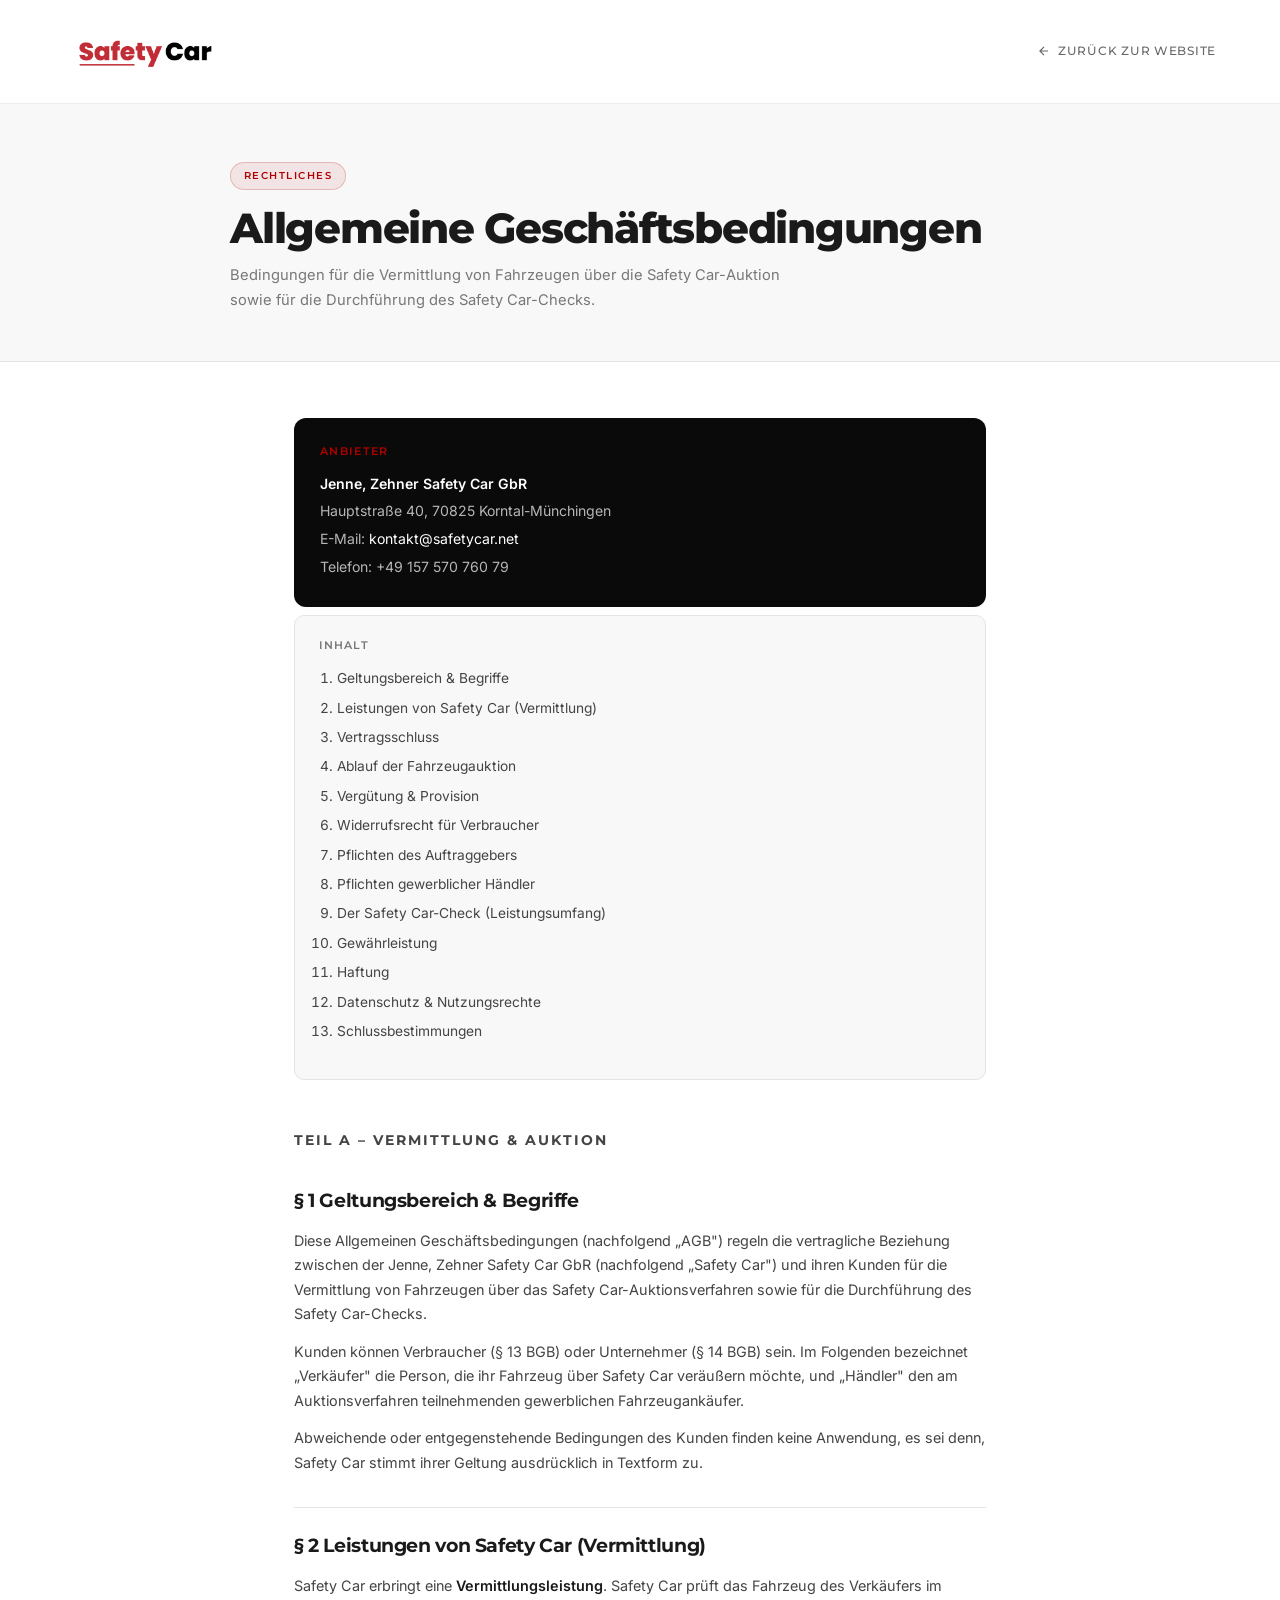
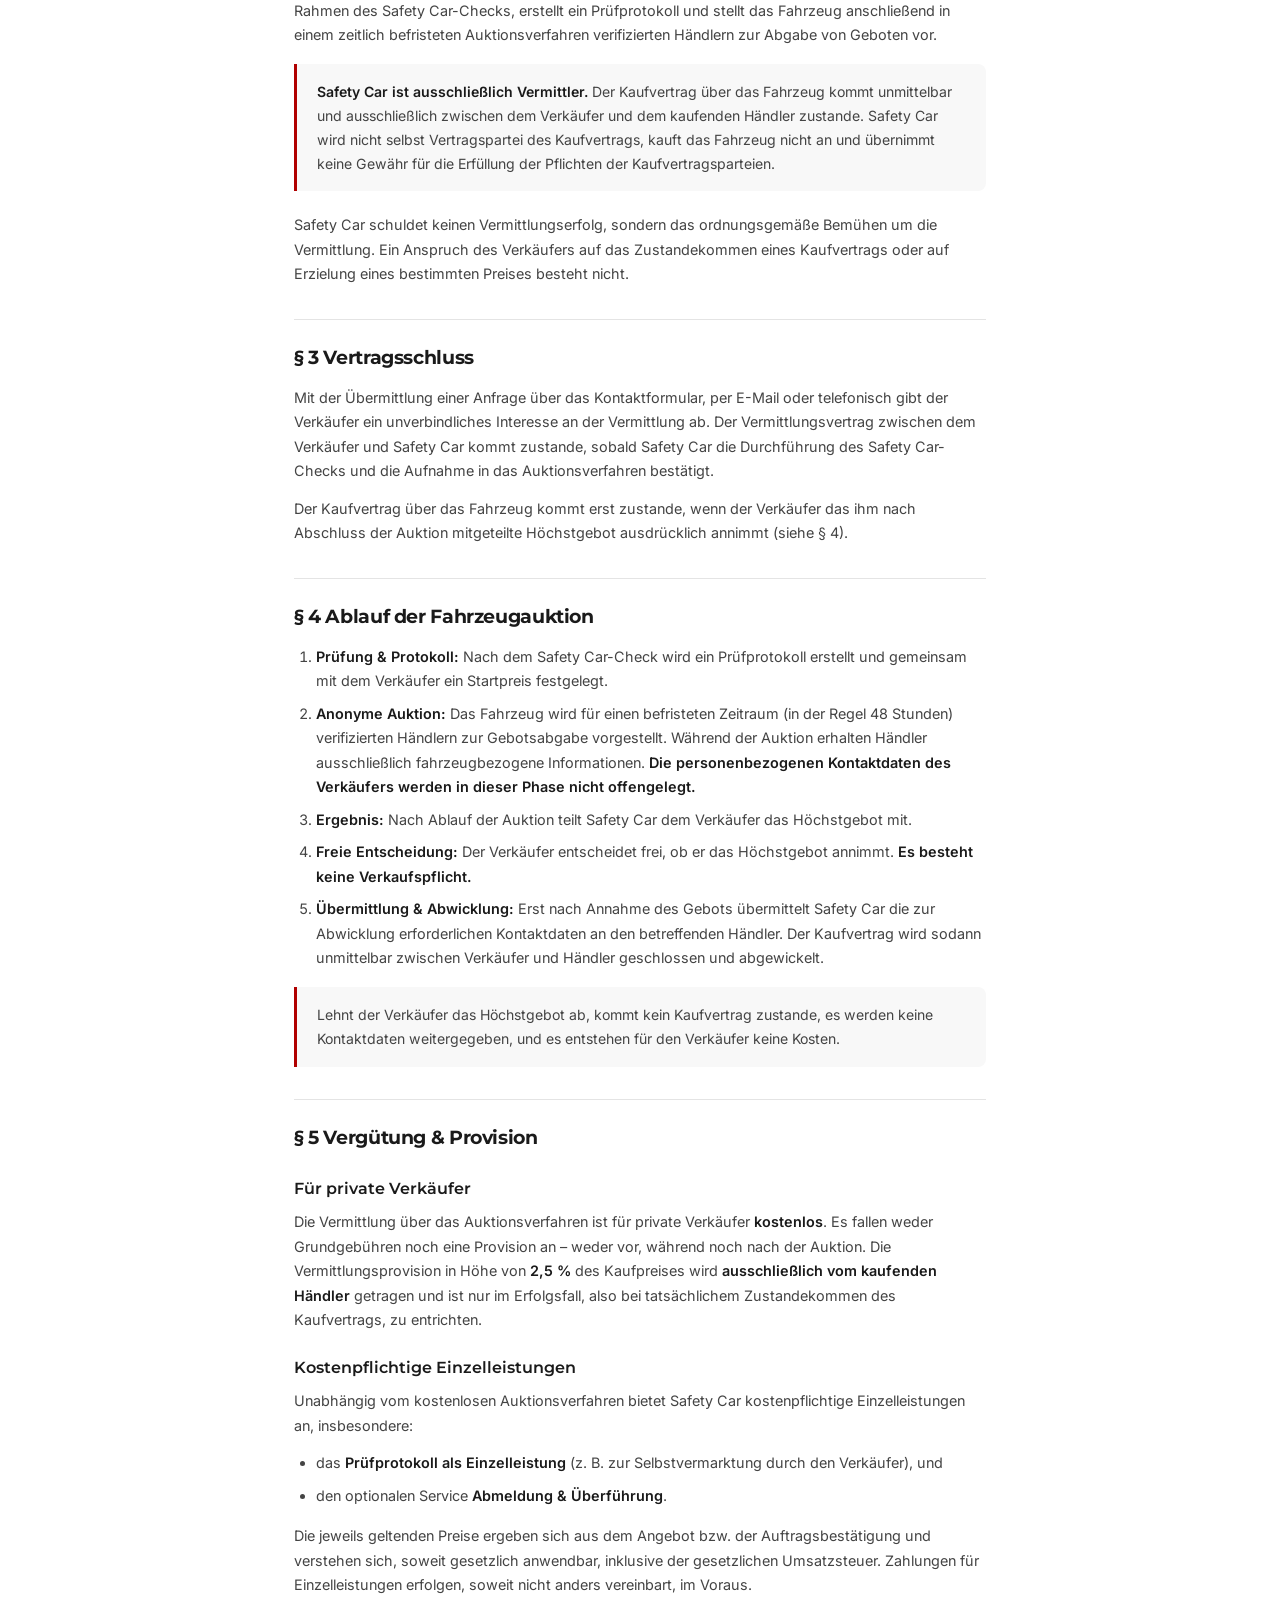
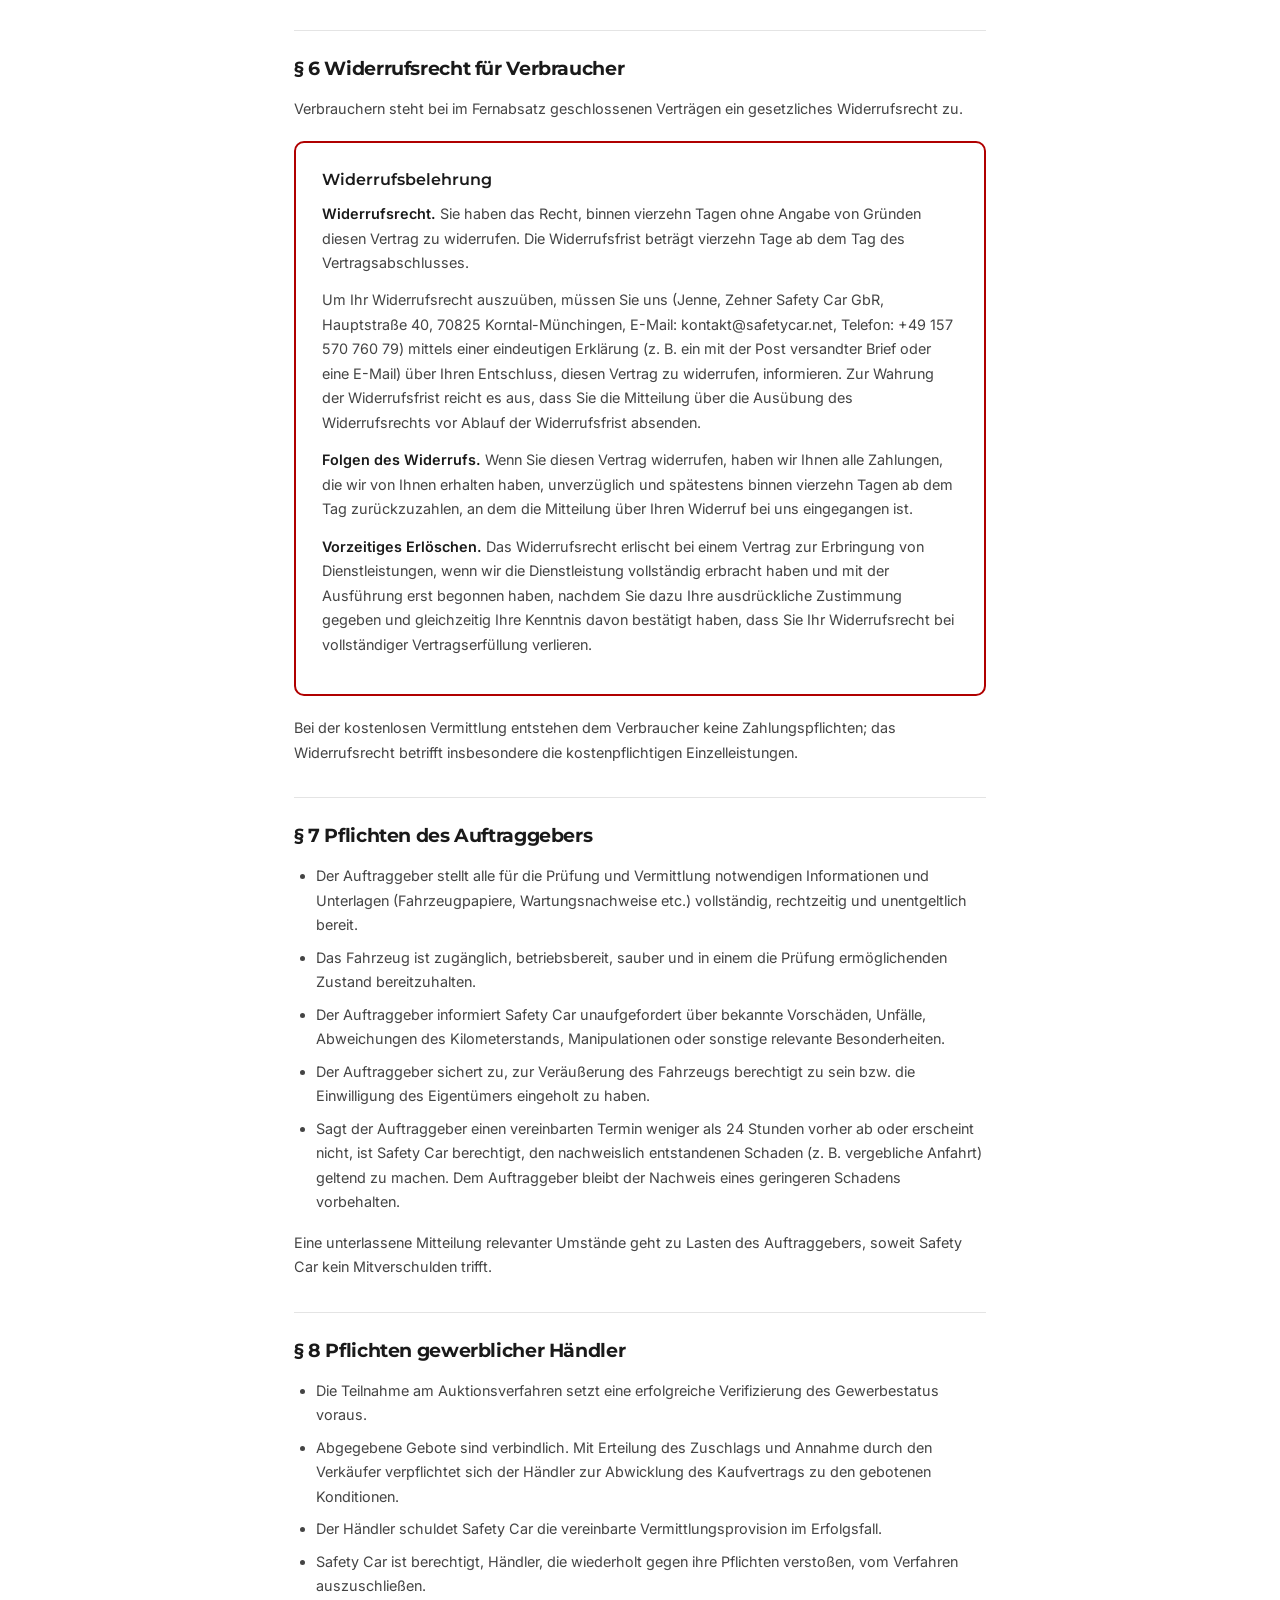
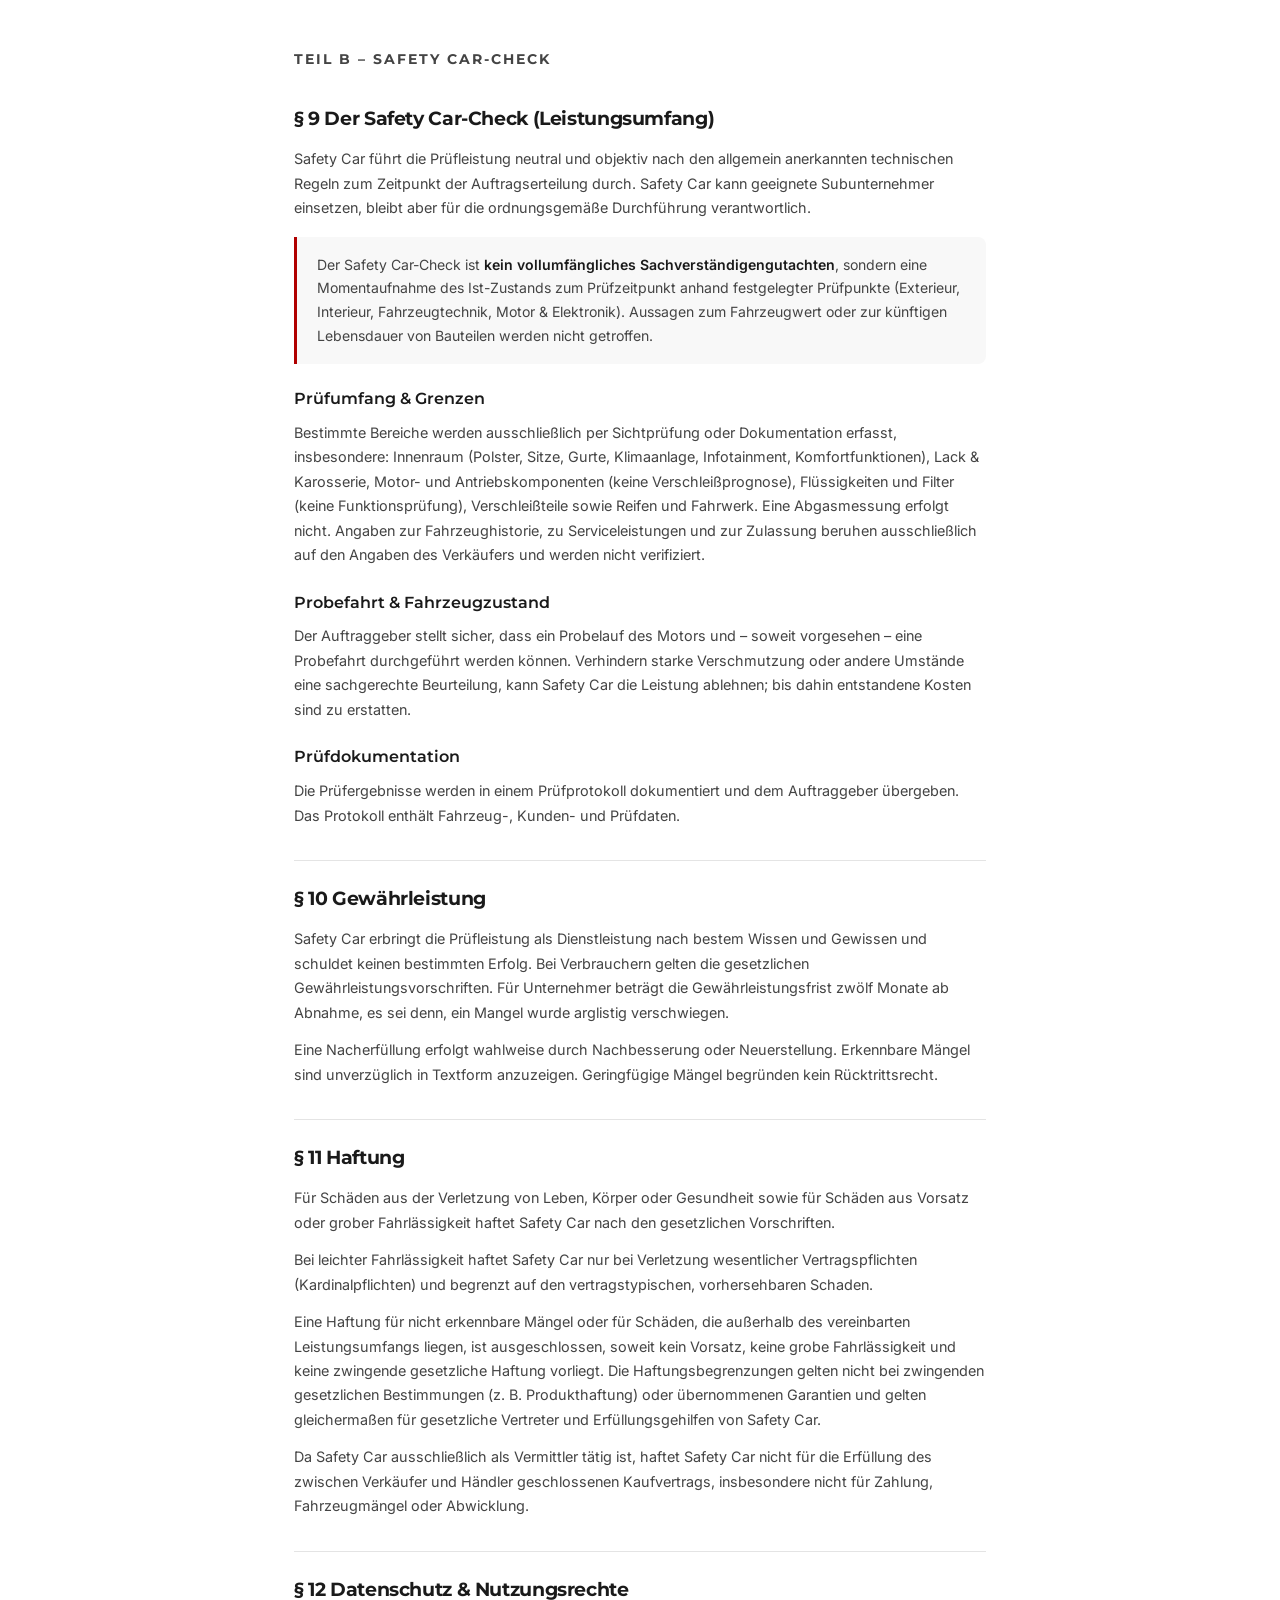
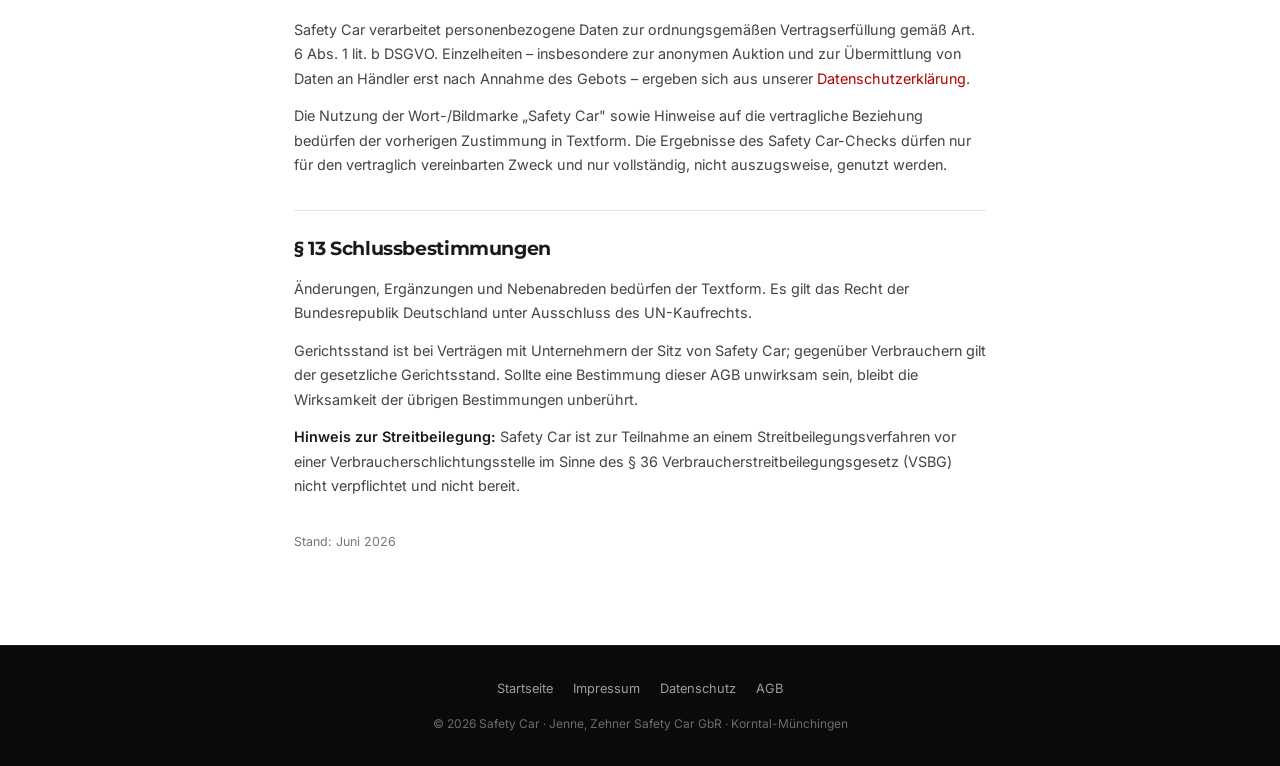
==== agb.html @ 7880855e "Add files via upload" ====
<!DOCTYPE html>
<html lang="de">
<head>
  <meta charset="UTF-8" />
  <meta name="viewport" content="width=device-width, initial-scale=1.0" />
  <title>Allgemeine Geschäftsbedingungen – Safety Car</title>
  <meta name="description" content="Allgemeine Geschäftsbedingungen der Jenne, Zehner Safety Car GbR – Vermittlung, Fahrzeugauktion und Safety Car-Check." />

  <!-- ═══════════════════════════════════════
       FONTS
       Sobald lokal eingebettet: durch <link href="fonts.css"> ersetzen.
  ═══════════════════════════════════════ -->
  <link rel="preconnect" href="https://fonts.googleapis.com" />
  <link rel="preconnect" href="https://fonts.gstatic.com" crossorigin />
  <link href="https://fonts.googleapis.com/css2?family=Inter:wght@300;400;500;600&family=Montserrat:wght@500;600;700;800;900&display=swap" rel="stylesheet" />

  <style>
    *, *::before, *::after { box-sizing: border-box; margin: 0; padding: 0; }
    html { scroll-behavior: smooth; }

    :root {
      --red: #B00000;
      --red-h: #C80000;
      --ink: #0A0A0A;
      --ink-b: #1C1C1C;
      --text: #1a1a1a;
      --mid: #444;
      --muted: #777;
      --border: #E4E4E4;
      --bg: #fff;
      --bg-off: #F8F8F8;
    }

    body {
      font-family: 'Inter', sans-serif;
      background: var(--bg);
      color: var(--text);
      line-height: 1.7;
      -webkit-font-smoothing: antialiased;
    }

    /* ── Header ── */
    .ds-header {
      background: #ffffff;
      padding: 0 5%;
      height: 104px;
      display: flex; align-items: center; justify-content: space-between;
      position: sticky; top: 0; z-index: 50;
      border-bottom: 1px solid #ECECEC;
    }
    .ds-header .logo-img { height: 46px; width: auto; display: block; }
    .logo-mark { display:flex; flex-direction:column; line-height:1; gap:1px; text-decoration:none; }
    .logo-mark .lw1 { font-family:'Montserrat',sans-serif; font-weight:600; font-size:.9rem; letter-spacing:.2em; text-transform:uppercase; color:var(--red); }
    .logo-mark .lw2 { font-family:'Montserrat',sans-serif; font-weight:600; font-size:.9rem; letter-spacing:.2em; text-transform:uppercase; color:#fff; }
    .back-link {
      font-family:'Montserrat',sans-serif; font-weight:500;
      font-size:.75rem; letter-spacing:.06em; text-transform:uppercase;
      color:#666; text-decoration:none;
      display:inline-flex; align-items:center; gap:7px;
      transition:color .2s;
    }
    .back-link:hover { color:#111; }
    .back-link svg { stroke:currentColor; fill:none; stroke-width:2; }

    /* ── Hero ── */
    .ds-hero {
      background: var(--bg-off);
      border-bottom: 1px solid var(--border);
      padding: 56px 5% 48px;
    }
    .ds-hero-inner { max-width: 820px; margin: 0 auto; }
    .ds-tag {
      display:inline-block;
      font-family:'Montserrat',sans-serif; font-weight:600;
      font-size:.65rem; letter-spacing:.14em; text-transform:uppercase;
      color:var(--red); background:rgba(176,0,0,.08);
      border:1px solid rgba(176,0,0,.2); padding:4px 13px;
      border-radius:100px; margin-bottom:16px;
    }
    .ds-hero h1 {
      font-family:'Montserrat',sans-serif; font-weight:800;
      font-size:clamp(1.8rem,4vw,2.6rem); letter-spacing:-.03em;
      line-height:1.1; margin-bottom:12px;
    }
    .ds-hero p { color:var(--muted); font-size:.92rem; max-width:560px; }

    /* ── Content ── */
    .ds-content {
      max-width: 820px; margin: 0 auto;
      padding: 56px 5% 80px;
    }
    .ds-part {
      font-family:'Montserrat',sans-serif; font-weight:700;
      font-size:.72rem; letter-spacing:.14em; text-transform:uppercase;
      color:var(--red); margin: 48px 0 8px;
    }
    .ds-content h2 {
      font-family:'Montserrat',sans-serif; font-weight:700;
      font-size:1.18rem; letter-spacing:-.02em;
      margin: 32px 0 12px; padding-top: 22px;
      border-top: 1px solid var(--border);
      color: var(--text);
    }
    .ds-content h2.no-line { border-top:none; padding-top:0; }
    .ds-content h3 {
      font-family:'Montserrat',sans-serif; font-weight:600;
      font-size:.98rem; margin: 22px 0 8px; color: var(--text);
    }
    .ds-content p {
      font-size:.9rem; color:var(--mid); margin-bottom:13px;
    }
    .ds-content ul, .ds-content ol {
      margin: 0 0 16px 0; padding-left: 22px;
    }
    .ds-content li {
      font-size:.9rem; color:var(--mid); margin-bottom:8px;
    }
    .ds-content a { color:var(--red); text-decoration:none; }
    .ds-content a:hover { text-decoration:underline; }
    .ds-content strong { color:var(--text); font-weight:600; }

    /* ── Highlight box ── */
    .ds-box {
      background: var(--bg-off);
      border-left: 3px solid var(--red);
      border-radius: 0 8px 8px 0;
      padding: 16px 20px;
      margin: 16px 0 22px;
    }
    .ds-box p { margin-bottom: 0; font-size:.88rem; }

    /* ── Widerruf box (kräftiger) ── */
    .ds-widerruf {
      background: #fff;
      border: 2px solid var(--red);
      border-radius: 10px;
      padding: 24px 26px;
      margin: 20px 0;
    }
    .ds-widerruf h3 { margin-top:0; }

    /* ── Verantwortlicher Card ── */
    .ds-resp {
      background: var(--ink); color: #fff;
      border-radius: 12px; padding: 24px 26px;
      margin-bottom: 8px;
    }
    .ds-resp p { color:rgba(255,255,255,.7); font-size:.88rem; margin-bottom:4px; }
    .ds-resp strong { color:#fff; }
    .ds-resp a { color:#fff; }

    /* ── TOC ── */
    .ds-toc {
      background: var(--bg-off); border:1px solid var(--border);
      border-radius:10px; padding:20px 24px; margin-bottom:8px;
    }
    .ds-toc p {
      font-family:'Montserrat',sans-serif; font-weight:600;
      font-size:.7rem; letter-spacing:.1em; text-transform:uppercase;
      color:var(--muted); margin-bottom:12px;
    }
    .ds-toc ol { padding-left:18px; }
    .ds-toc li { font-size:.86rem; margin-bottom:6px; }
    .ds-toc a { color:var(--mid); }
    .ds-toc a:hover { color:var(--red); }

    /* ── Footer ── */
    .ds-footer {
      background: var(--ink); color:rgba(255,255,255,.4);
      padding: 32px 5%; text-align:center;
      border-top:1px solid var(--ink-b);
    }
    .ds-footer a { color:rgba(255,255,255,.6); text-decoration:none; font-size:.8rem; }
    .ds-footer a:hover { color:#fff; }
    .ds-footer-links { display:flex; gap:20px; justify-content:center; margin-bottom:14px; flex-wrap:wrap; }
    .ds-footer-copy { font-size:.75rem; }

    @media(max-width:600px){
      .ds-content h2 { font-size:1.05rem; }
    }
  </style>
</head>
<body>

<!-- ── Header ── -->
<header class="ds-header">
  <a href="index.html" aria-label="Safety Car – Zur Startseite"><img src="logo.png" alt="Safety Car" class="logo-img"></a>
  <a href="index.html" class="back-link">
    <svg width="14" height="14" viewBox="0 0 24 24"><path d="M19 12H5M12 19l-7-7 7-7"/></svg>
    Zurück zur Website
  </a>
</header>

<!-- ── Hero ── -->
<section class="ds-hero">
  <div class="ds-hero-inner">
    <span class="ds-tag">Rechtliches</span>
    <h1>Allgemeine Geschäftsbedingungen</h1>
    <p>Bedingungen für die Vermittlung von Fahrzeugen über die Safety Car-Auktion sowie für die Durchführung des Safety Car-Checks.</p>
  </div>
</section>

<!-- ── Content ── -->
<main class="ds-content">

  <!-- Anbieter -->
  <div class="ds-resp">
    <p style="font-family:'Montserrat',sans-serif;font-weight:600;font-size:.7rem;letter-spacing:.12em;text-transform:uppercase;color:#B00000;margin-bottom:10px;">Anbieter</p>
    <p><strong>Jenne, Zehner Safety Car GbR</strong></p>
    <p>Hauptstraße 40, 70825 Korntal-Münchingen</p>
    <p>E-Mail: <a href="mailto:kontakt@safetycar.net">kontakt@safetycar.net</a></p>
    <p>Telefon: <a href="tel:+4915757076079" style="color:rgba(255,255,255,.7);">+49 157 570 760 79</a></p>
  </div>

  <!-- TOC -->
  <div class="ds-toc">
    <p>Inhalt</p>
    <ol>
      <li><a href="#geltung">Geltungsbereich &amp; Begriffe</a></li>
      <li><a href="#leistung">Leistungen von Safety Car (Vermittlung)</a></li>
      <li><a href="#vertrag">Vertragsschluss</a></li>
      <li><a href="#auktion">Ablauf der Fahrzeugauktion</a></li>
      <li><a href="#provision">Vergütung &amp; Provision</a></li>
      <li><a href="#widerruf">Widerrufsrecht für Verbraucher</a></li>
      <li><a href="#pflichten">Pflichten des Auftraggebers</a></li>
      <li><a href="#haendler">Pflichten gewerblicher Händler</a></li>
      <li><a href="#check">Der Safety Car-Check (Leistungsumfang)</a></li>
      <li><a href="#gewaehr">Gewährleistung</a></li>
      <li><a href="#haftung">Haftung</a></li>
      <li><a href="#datenschutz">Datenschutz &amp; Nutzungsrechte</a></li>
      <li><a href="#schluss">Schlussbestimmungen</a></li>
    </ol>
  </div>

  <!-- ════ TEIL A – VERMITTLUNG ════ -->
  <p class="ds-part">Teil A – Vermittlung &amp; Auktion</p>

  <!-- 1 -->
  <h2 id="geltung" class="no-line">§ 1 Geltungsbereich &amp; Begriffe</h2>
  <p>Diese Allgemeinen Geschäftsbedingungen (nachfolgend „AGB") regeln die vertragliche Beziehung zwischen der Jenne, Zehner Safety Car GbR (nachfolgend „Safety Car") und ihren Kunden für die Vermittlung von Fahrzeugen über das Safety Car-Auktionsverfahren sowie für die Durchführung des Safety Car-Checks.</p>
  <p>Kunden können Verbraucher (§ 13 BGB) oder Unternehmer (§ 14 BGB) sein. Im Folgenden bezeichnet „Verkäufer" die Person, die ihr Fahrzeug über Safety Car veräußern möchte, und „Händler" den am Auktionsverfahren teilnehmenden gewerblichen Fahrzeugankäufer.</p>
  <p>Abweichende oder entgegenstehende Bedingungen des Kunden finden keine Anwendung, es sei denn, Safety Car stimmt ihrer Geltung ausdrücklich in Textform zu.</p>

  <!-- 2 -->
  <h2 id="leistung">§ 2 Leistungen von Safety Car (Vermittlung)</h2>
  <p>Safety Car erbringt eine <strong>Vermittlungsleistung</strong>. Safety Car prüft das Fahrzeug des Verkäufers im Rahmen des Safety Car-Checks, erstellt ein Prüfprotokoll und stellt das Fahrzeug anschließend in einem zeitlich befristeten Auktionsverfahren verifizierten Händlern zur Abgabe von Geboten vor.</p>
  <div class="ds-box">
    <p><strong>Safety Car ist ausschließlich Vermittler.</strong> Der Kaufvertrag über das Fahrzeug kommt unmittelbar und ausschließlich zwischen dem Verkäufer und dem kaufenden Händler zustande. Safety Car wird nicht selbst Vertragspartei des Kaufvertrags, kauft das Fahrzeug nicht an und übernimmt keine Gewähr für die Erfüllung der Pflichten der Kaufvertragsparteien.</p>
  </div>
  <p>Safety Car schuldet keinen Vermittlungserfolg, sondern das ordnungsgemäße Bemühen um die Vermittlung. Ein Anspruch des Verkäufers auf das Zustandekommen eines Kaufvertrags oder auf Erzielung eines bestimmten Preises besteht nicht.</p>

  <!-- 3 -->
  <h2 id="vertrag">§ 3 Vertragsschluss</h2>
  <p>Mit der Übermittlung einer Anfrage über das Kontaktformular, per E-Mail oder telefonisch gibt der Verkäufer ein unverbindliches Interesse an der Vermittlung ab. Der Vermittlungsvertrag zwischen dem Verkäufer und Safety Car kommt zustande, sobald Safety Car die Durchführung des Safety Car-Checks und die Aufnahme in das Auktionsverfahren bestätigt.</p>
  <p>Der Kaufvertrag über das Fahrzeug kommt erst zustande, wenn der Verkäufer das ihm nach Abschluss der Auktion mitgeteilte Höchstgebot ausdrücklich annimmt (siehe § 4).</p>

  <!-- 4 -->
  <h2 id="auktion">§ 4 Ablauf der Fahrzeugauktion</h2>
  <ol>
    <li><strong>Prüfung &amp; Protokoll:</strong> Nach dem Safety Car-Check wird ein Prüfprotokoll erstellt und gemeinsam mit dem Verkäufer ein Startpreis festgelegt.</li>
    <li><strong>Anonyme Auktion:</strong> Das Fahrzeug wird für einen befristeten Zeitraum (in der Regel 48 Stunden) verifizierten Händlern zur Gebotsabgabe vorgestellt. Während der Auktion erhalten Händler ausschließlich fahrzeugbezogene Informationen. <strong>Die personenbezogenen Kontaktdaten des Verkäufers werden in dieser Phase nicht offengelegt.</strong></li>
    <li><strong>Ergebnis:</strong> Nach Ablauf der Auktion teilt Safety Car dem Verkäufer das Höchstgebot mit.</li>
    <li><strong>Freie Entscheidung:</strong> Der Verkäufer entscheidet frei, ob er das Höchstgebot annimmt. <strong>Es besteht keine Verkaufspflicht.</strong></li>
    <li><strong>Übermittlung &amp; Abwicklung:</strong> Erst nach Annahme des Gebots übermittelt Safety Car die zur Abwicklung erforderlichen Kontaktdaten an den betreffenden Händler. Der Kaufvertrag wird sodann unmittelbar zwischen Verkäufer und Händler geschlossen und abgewickelt.</li>
  </ol>
  <div class="ds-box">
    <p>Lehnt der Verkäufer das Höchstgebot ab, kommt kein Kaufvertrag zustande, es werden keine Kontaktdaten weitergegeben, und es entstehen für den Verkäufer keine Kosten.</p>
  </div>

  <!-- 5 -->
  <h2 id="provision">§ 5 Vergütung &amp; Provision</h2>
  <h3>Für private Verkäufer</h3>
  <p>Die Vermittlung über das Auktionsverfahren ist für private Verkäufer <strong>kostenlos</strong>. Es fallen weder Grundgebühren noch eine Provision an – weder vor, während noch nach der Auktion. Die Vermittlungsprovision in Höhe von <strong>2,5 %</strong> des Kaufpreises wird <strong>ausschließlich vom kaufenden Händler</strong> getragen und ist nur im Erfolgsfall, also bei tatsächlichem Zustandekommen des Kaufvertrags, zu entrichten.</p>
  <h3>Kostenpflichtige Einzelleistungen</h3>
  <p>Unabhängig vom kostenlosen Auktionsverfahren bietet Safety Car kostenpflichtige Einzelleistungen an, insbesondere:</p>
  <ul>
    <li>das <strong>Prüfprotokoll als Einzelleistung</strong> (z. B. zur Selbstvermarktung durch den Verkäufer), und</li>
    <li>den optionalen Service <strong>Abmeldung &amp; Überführung</strong>.</li>
  </ul>
  <p>Die jeweils geltenden Preise ergeben sich aus dem Angebot bzw. der Auftragsbestätigung und verstehen sich, soweit gesetzlich anwendbar, inklusive der gesetzlichen Umsatzsteuer. Zahlungen für Einzelleistungen erfolgen, soweit nicht anders vereinbart, im Voraus.</p>

  <!-- 6 – WIDERRUF -->
  <h2 id="widerruf">§ 6 Widerrufsrecht für Verbraucher</h2>
  <p>Verbrauchern steht bei im Fernabsatz geschlossenen Verträgen ein gesetzliches Widerrufsrecht zu.</p>
  <div class="ds-widerruf">
    <h3>Widerrufsbelehrung</h3>
    <p><strong>Widerrufsrecht.</strong> Sie haben das Recht, binnen vierzehn Tagen ohne Angabe von Gründen diesen Vertrag zu widerrufen. Die Widerrufsfrist beträgt vierzehn Tage ab dem Tag des Vertragsabschlusses.</p>
    <p>Um Ihr Widerrufsrecht auszuüben, müssen Sie uns (Jenne, Zehner Safety Car GbR, Hauptstraße 40, 70825 Korntal-Münchingen, E-Mail: kontakt@safetycar.net, Telefon: +49 157 570 760 79) mittels einer eindeutigen Erklärung (z. B. ein mit der Post versandter Brief oder eine E-Mail) über Ihren Entschluss, diesen Vertrag zu widerrufen, informieren. Zur Wahrung der Widerrufsfrist reicht es aus, dass Sie die Mitteilung über die Ausübung des Widerrufsrechts vor Ablauf der Widerrufsfrist absenden.</p>
    <p><strong>Folgen des Widerrufs.</strong> Wenn Sie diesen Vertrag widerrufen, haben wir Ihnen alle Zahlungen, die wir von Ihnen erhalten haben, unverzüglich und spätestens binnen vierzehn Tagen ab dem Tag zurückzuzahlen, an dem die Mitteilung über Ihren Widerruf bei uns eingegangen ist.</p>
    <p><strong>Vorzeitiges Erlöschen.</strong> Das Widerrufsrecht erlischt bei einem Vertrag zur Erbringung von Dienstleistungen, wenn wir die Dienstleistung vollständig erbracht haben und mit der Ausführung erst begonnen haben, nachdem Sie dazu Ihre ausdrückliche Zustimmung gegeben und gleichzeitig Ihre Kenntnis davon bestätigt haben, dass Sie Ihr Widerrufsrecht bei vollständiger Vertragserfüllung verlieren.</p>
  </div>
  <p>Bei der kostenlosen Vermittlung entstehen dem Verbraucher keine Zahlungspflichten; das Widerrufsrecht betrifft insbesondere die kostenpflichtigen Einzelleistungen.</p>

  <!-- 7 -->
  <h2 id="pflichten">§ 7 Pflichten des Auftraggebers</h2>
  <ul>
    <li>Der Auftraggeber stellt alle für die Prüfung und Vermittlung notwendigen Informationen und Unterlagen (Fahrzeugpapiere, Wartungsnachweise etc.) vollständig, rechtzeitig und unentgeltlich bereit.</li>
    <li>Das Fahrzeug ist zugänglich, betriebsbereit, sauber und in einem die Prüfung ermöglichenden Zustand bereitzuhalten.</li>
    <li>Der Auftraggeber informiert Safety Car unaufgefordert über bekannte Vorschäden, Unfälle, Abweichungen des Kilometerstands, Manipulationen oder sonstige relevante Besonderheiten.</li>
    <li>Der Auftraggeber sichert zu, zur Veräußerung des Fahrzeugs berechtigt zu sein bzw. die Einwilligung des Eigentümers eingeholt zu haben.</li>
    <li>Sagt der Auftraggeber einen vereinbarten Termin weniger als 24 Stunden vorher ab oder erscheint nicht, ist Safety Car berechtigt, den nachweislich entstandenen Schaden (z. B. vergebliche Anfahrt) geltend zu machen. Dem Auftraggeber bleibt der Nachweis eines geringeren Schadens vorbehalten.</li>
  </ul>
  <p>Eine unterlassene Mitteilung relevanter Umstände geht zu Lasten des Auftraggebers, soweit Safety Car kein Mitverschulden trifft.</p>

  <!-- 8 -->
  <h2 id="haendler">§ 8 Pflichten gewerblicher Händler</h2>
  <ul>
    <li>Die Teilnahme am Auktionsverfahren setzt eine erfolgreiche Verifizierung des Gewerbestatus voraus.</li>
    <li>Abgegebene Gebote sind verbindlich. Mit Erteilung des Zuschlags und Annahme durch den Verkäufer verpflichtet sich der Händler zur Abwicklung des Kaufvertrags zu den gebotenen Konditionen.</li>
    <li>Der Händler schuldet Safety Car die vereinbarte Vermittlungsprovision im Erfolgsfall.</li>
    <li>Safety Car ist berechtigt, Händler, die wiederholt gegen ihre Pflichten verstoßen, vom Verfahren auszuschließen.</li>
  </ul>

  <!-- ════ TEIL B – CHECK ════ -->
  <p class="ds-part">Teil B – Safety Car-Check</p>

  <!-- 9 -->
  <h2 id="check" class="no-line">§ 9 Der Safety Car-Check (Leistungsumfang)</h2>
  <p>Safety Car führt die Prüfleistung neutral und objektiv nach den allgemein anerkannten technischen Regeln zum Zeitpunkt der Auftragserteilung durch. Safety Car kann geeignete Subunternehmer einsetzen, bleibt aber für die ordnungsgemäße Durchführung verantwortlich.</p>
  <div class="ds-box">
    <p>Der Safety Car-Check ist <strong>kein vollumfängliches Sachverständigengutachten</strong>, sondern eine Momentaufnahme des Ist-Zustands zum Prüfzeitpunkt anhand festgelegter Prüfpunkte (Exterieur, Interieur, Fahrzeugtechnik, Motor &amp; Elektronik). Aussagen zum Fahrzeugwert oder zur künftigen Lebensdauer von Bauteilen werden nicht getroffen.</p>
  </div>
  <h3>Prüfumfang &amp; Grenzen</h3>
  <p>Bestimmte Bereiche werden ausschließlich per Sichtprüfung oder Dokumentation erfasst, insbesondere: Innenraum (Polster, Sitze, Gurte, Klimaanlage, Infotainment, Komfortfunktionen), Lack &amp; Karosserie, Motor- und Antriebskomponenten (keine Verschleißprognose), Flüssigkeiten und Filter (keine Funktionsprüfung), Verschleißteile sowie Reifen und Fahrwerk. Eine Abgasmessung erfolgt nicht. Angaben zur Fahrzeughistorie, zu Serviceleistungen und zur Zulassung beruhen ausschließlich auf den Angaben des Verkäufers und werden nicht verifiziert.</p>
  <h3>Probefahrt &amp; Fahrzeugzustand</h3>
  <p>Der Auftraggeber stellt sicher, dass ein Probelauf des Motors und – soweit vorgesehen – eine Probefahrt durchgeführt werden können. Verhindern starke Verschmutzung oder andere Umstände eine sachgerechte Beurteilung, kann Safety Car die Leistung ablehnen; bis dahin entstandene Kosten sind zu erstatten.</p>
  <h3>Prüfdokumentation</h3>
  <p>Die Prüfergebnisse werden in einem Prüfprotokoll dokumentiert und dem Auftraggeber übergeben. Das Protokoll enthält Fahrzeug-, Kunden- und Prüfdaten.</p>

  <!-- 10 -->
  <h2 id="gewaehr">§ 10 Gewährleistung</h2>
  <p>Safety Car erbringt die Prüfleistung als Dienstleistung nach bestem Wissen und Gewissen und schuldet keinen bestimmten Erfolg. Bei Verbrauchern gelten die gesetzlichen Gewährleistungsvorschriften. Für Unternehmer beträgt die Gewährleistungsfrist zwölf Monate ab Abnahme, es sei denn, ein Mangel wurde arglistig verschwiegen.</p>
  <p>Eine Nacherfüllung erfolgt wahlweise durch Nachbesserung oder Neuerstellung. Erkennbare Mängel sind unverzüglich in Textform anzuzeigen. Geringfügige Mängel begründen kein Rücktrittsrecht.</p>

  <!-- 11 -->
  <h2 id="haftung">§ 11 Haftung</h2>
  <p>Für Schäden aus der Verletzung von Leben, Körper oder Gesundheit sowie für Schäden aus Vorsatz oder grober Fahrlässigkeit haftet Safety Car nach den gesetzlichen Vorschriften.</p>
  <p>Bei leichter Fahrlässigkeit haftet Safety Car nur bei Verletzung wesentlicher Vertragspflichten (Kardinalpflichten) und begrenzt auf den vertragstypischen, vorhersehbaren Schaden.</p>
  <p>Eine Haftung für nicht erkennbare Mängel oder für Schäden, die außerhalb des vereinbarten Leistungsumfangs liegen, ist ausgeschlossen, soweit kein Vorsatz, keine grobe Fahrlässigkeit und keine zwingende gesetzliche Haftung vorliegt. Die Haftungsbegrenzungen gelten nicht bei zwingenden gesetzlichen Bestimmungen (z. B. Produkthaftung) oder übernommenen Garantien und gelten gleichermaßen für gesetzliche Vertreter und Erfüllungsgehilfen von Safety Car.</p>
  <p>Da Safety Car ausschließlich als Vermittler tätig ist, haftet Safety Car nicht für die Erfüllung des zwischen Verkäufer und Händler geschlossenen Kaufvertrags, insbesondere nicht für Zahlung, Fahrzeugmängel oder Abwicklung.</p>

  <!-- 12 -->
  <h2 id="datenschutz">§ 12 Datenschutz &amp; Nutzungsrechte</h2>
  <p>Safety Car verarbeitet personenbezogene Daten zur ordnungsgemäßen Vertragserfüllung gemäß Art. 6 Abs. 1 lit. b DSGVO. Einzelheiten – insbesondere zur anonymen Auktion und zur Übermittlung von Daten an Händler erst nach Annahme des Gebots – ergeben sich aus unserer <a href="datenschutz.html">Datenschutzerklärung</a>.</p>
  <p>Die Nutzung der Wort-/Bildmarke „Safety Car" sowie Hinweise auf die vertragliche Beziehung bedürfen der vorherigen Zustimmung in Textform. Die Ergebnisse des Safety Car-Checks dürfen nur für den vertraglich vereinbarten Zweck und nur vollständig, nicht auszugsweise, genutzt werden.</p>

  <!-- 13 -->
  <h2 id="schluss">§ 13 Schlussbestimmungen</h2>
  <p>Änderungen, Ergänzungen und Nebenabreden bedürfen der Textform. Es gilt das Recht der Bundesrepublik Deutschland unter Ausschluss des UN-Kaufrechts.</p>
  <p>Gerichtsstand ist bei Verträgen mit Unternehmern der Sitz von Safety Car; gegenüber Verbrauchern gilt der gesetzliche Gerichtsstand. Sollte eine Bestimmung dieser AGB unwirksam sein, bleibt die Wirksamkeit der übrigen Bestimmungen unberührt.</p>
  <p><strong>Hinweis zur Streitbeilegung:</strong> Safety Car ist zur Teilnahme an einem Streitbeilegungsverfahren vor einer Verbraucherschlichtungsstelle im Sinne des § 36 Verbraucherstreitbeilegungsgesetz (VSBG) nicht verpflichtet und nicht bereit.</p>

  <p style="margin-top:32px;font-size:.78rem;color:var(--muted);">Stand: Juni 2026</p>

</main>

<!-- ── Footer ── -->
<footer class="ds-footer">
  <div class="ds-footer-links">
    <a href="index.html">Startseite</a>
    <a href="impressum.html">Impressum</a>
    <a href="datenschutz.html">Datenschutz</a>
    <a href="agb.html">AGB</a>
  </div>
  <p class="ds-footer-copy">© 2026 Safety Car · Jenne, Zehner Safety Car GbR · Korntal-Münchingen</p>
</footer>

</body>
</html>
---- fonts.css ----
/* ════════════════════════════════════════════════════════════
   SAFETY CAR – LOKALE SCHRIFTEN (DSGVO-konform, keine Google-Übertragung)
   ────────────────────────────────────────────────────────────
   So bindest du diese Datei ein:

   1. Lade die Schriftdateien herunter (siehe FONTS-ANLEITUNG.txt)
   2. Lege sie in einen Ordner  /fonts/  neben deine HTML-Dateien
   3. Ersetze in jeder HTML-Datei im <head> den Google-Fonts-Block:

        <link rel="preconnect" href="https://fonts.googleapis.com" />
        <link rel="preconnect" href="https://fonts.gstatic.com" crossorigin />
        <link href="https://fonts.googleapis.com/css2?family=Inter..." rel="stylesheet" />

      durch diese eine Zeile:

        <link rel="stylesheet" href="fonts.css" />

   4. Fertig – ab jetzt werden keine Daten mehr an Google gesendet.
      Der Google-Fonts-Abschnitt in der Datenschutzerklärung kann entfernt werden.
   ════════════════════════════════════════════════════════════ */


/* ─────────────  INTER  (Body / Fließtext)  ───────────── */

@font-face {
  font-family: 'Inter';
  font-style: normal;
  font-weight: 300;
  font-display: swap;
  src: url('fonts/Inter-Light.woff2') format('woff2');
}
@font-face {
  font-family: 'Inter';
  font-style: normal;
  font-weight: 400;
  font-display: swap;
  src: url('fonts/Inter-Regular.woff2') format('woff2');
}
@font-face {
  font-family: 'Inter';
  font-style: normal;
  font-weight: 500;
  font-display: swap;
  src: url('fonts/Inter-Medium.woff2') format('woff2');
}
@font-face {
  font-family: 'Inter';
  font-style: normal;
  font-weight: 600;
  font-display: swap;
  src: url('fonts/Inter-SemiBold.woff2') format('woff2');
}


/* ─────────────  MONTSERRAT  (Headlines / Nav / Labels)  ───────────── */

@font-face {
  font-family: 'Montserrat';
  font-style: normal;
  font-weight: 500;
  font-display: swap;
  src: url('fonts/Montserrat-Medium.woff2') format('woff2');
}
@font-face {
  font-family: 'Montserrat';
  font-style: normal;
  font-weight: 600;
  font-display: swap;
  src: url('fonts/Montserrat-SemiBold.woff2') format('woff2');
}
@font-face {
  font-family: 'Montserrat';
  font-style: normal;
  font-weight: 700;
  font-display: swap;
  src: url('fonts/Montserrat-Bold.woff2') format('woff2');
}
@font-face {
  font-family: 'Montserrat';
  font-style: normal;
  font-weight: 800;
  font-display: swap;
  src: url('fonts/Montserrat-ExtraBold.woff2') format('woff2');
}
@font-face {
  font-family: 'Montserrat';
  font-style: normal;
  font-weight: 900;
  font-display: swap;
  src: url('fonts/Montserrat-Black.woff2') format('woff2');
}
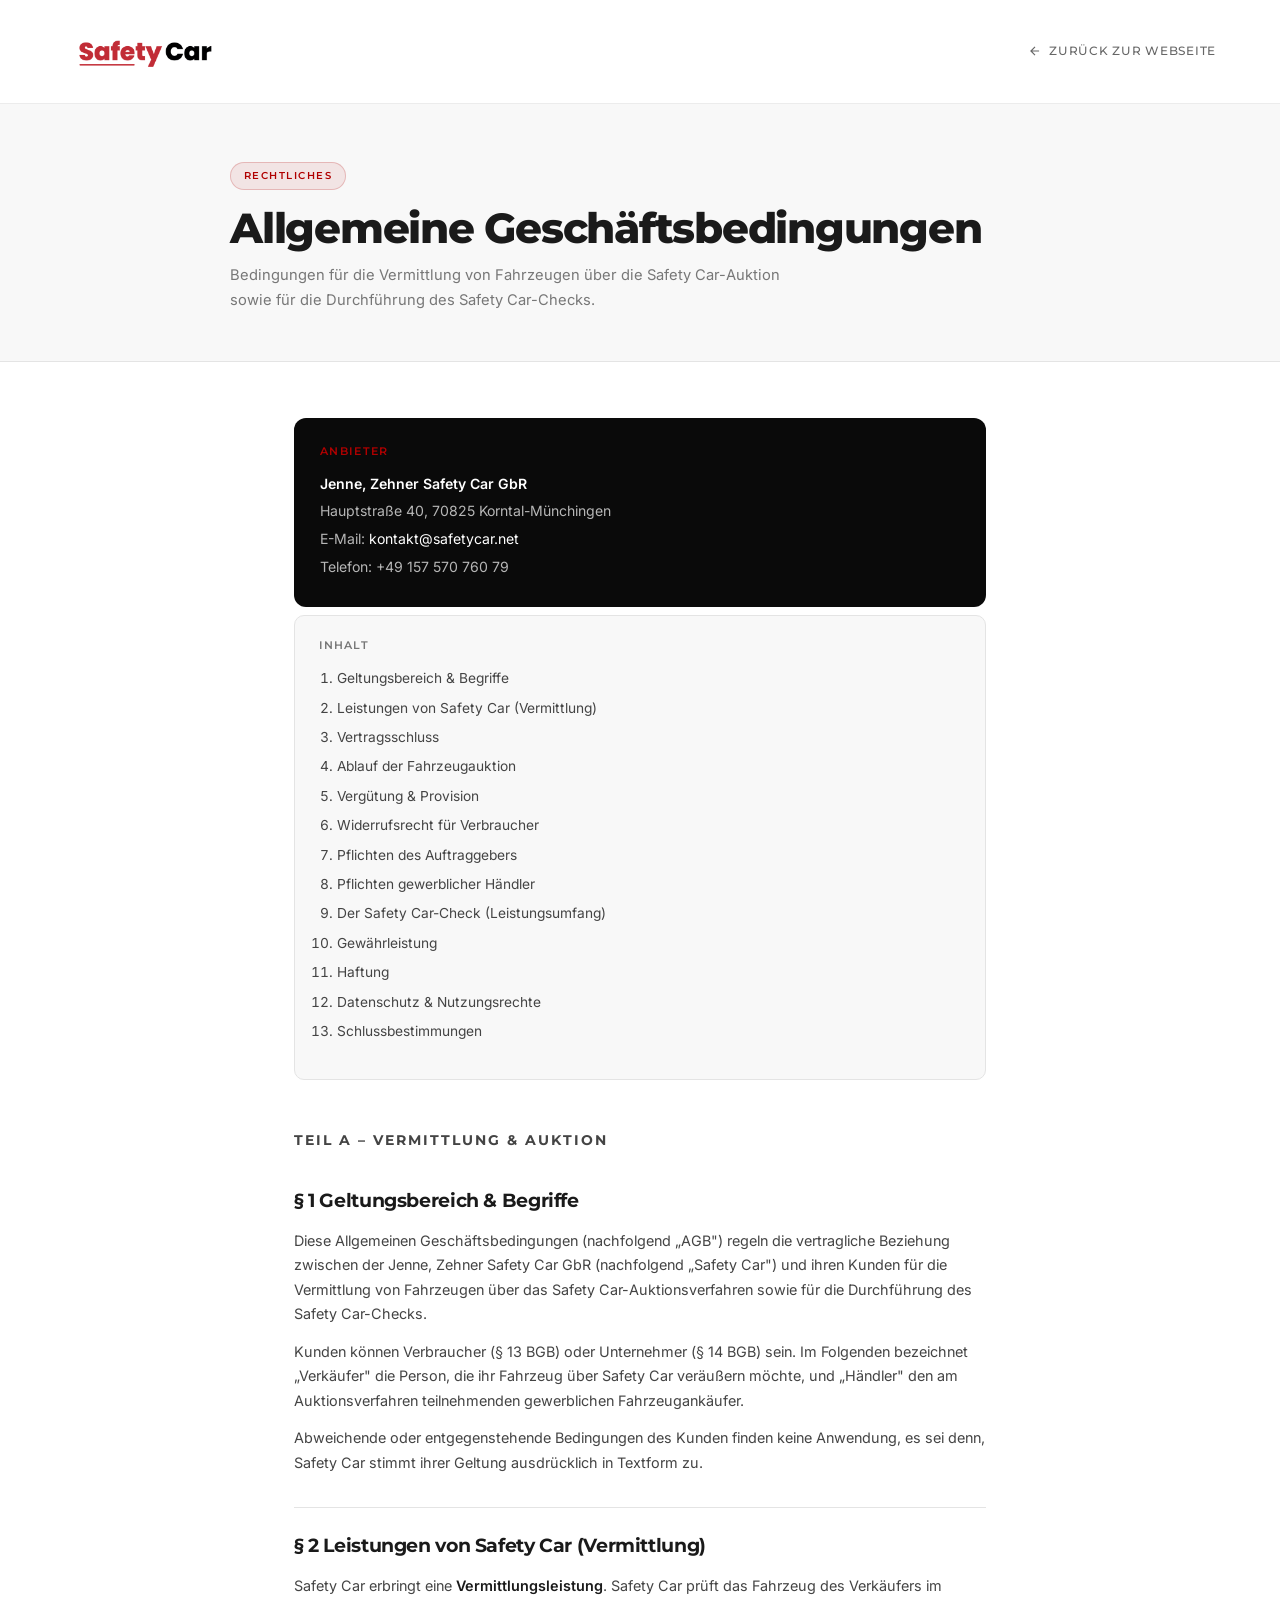
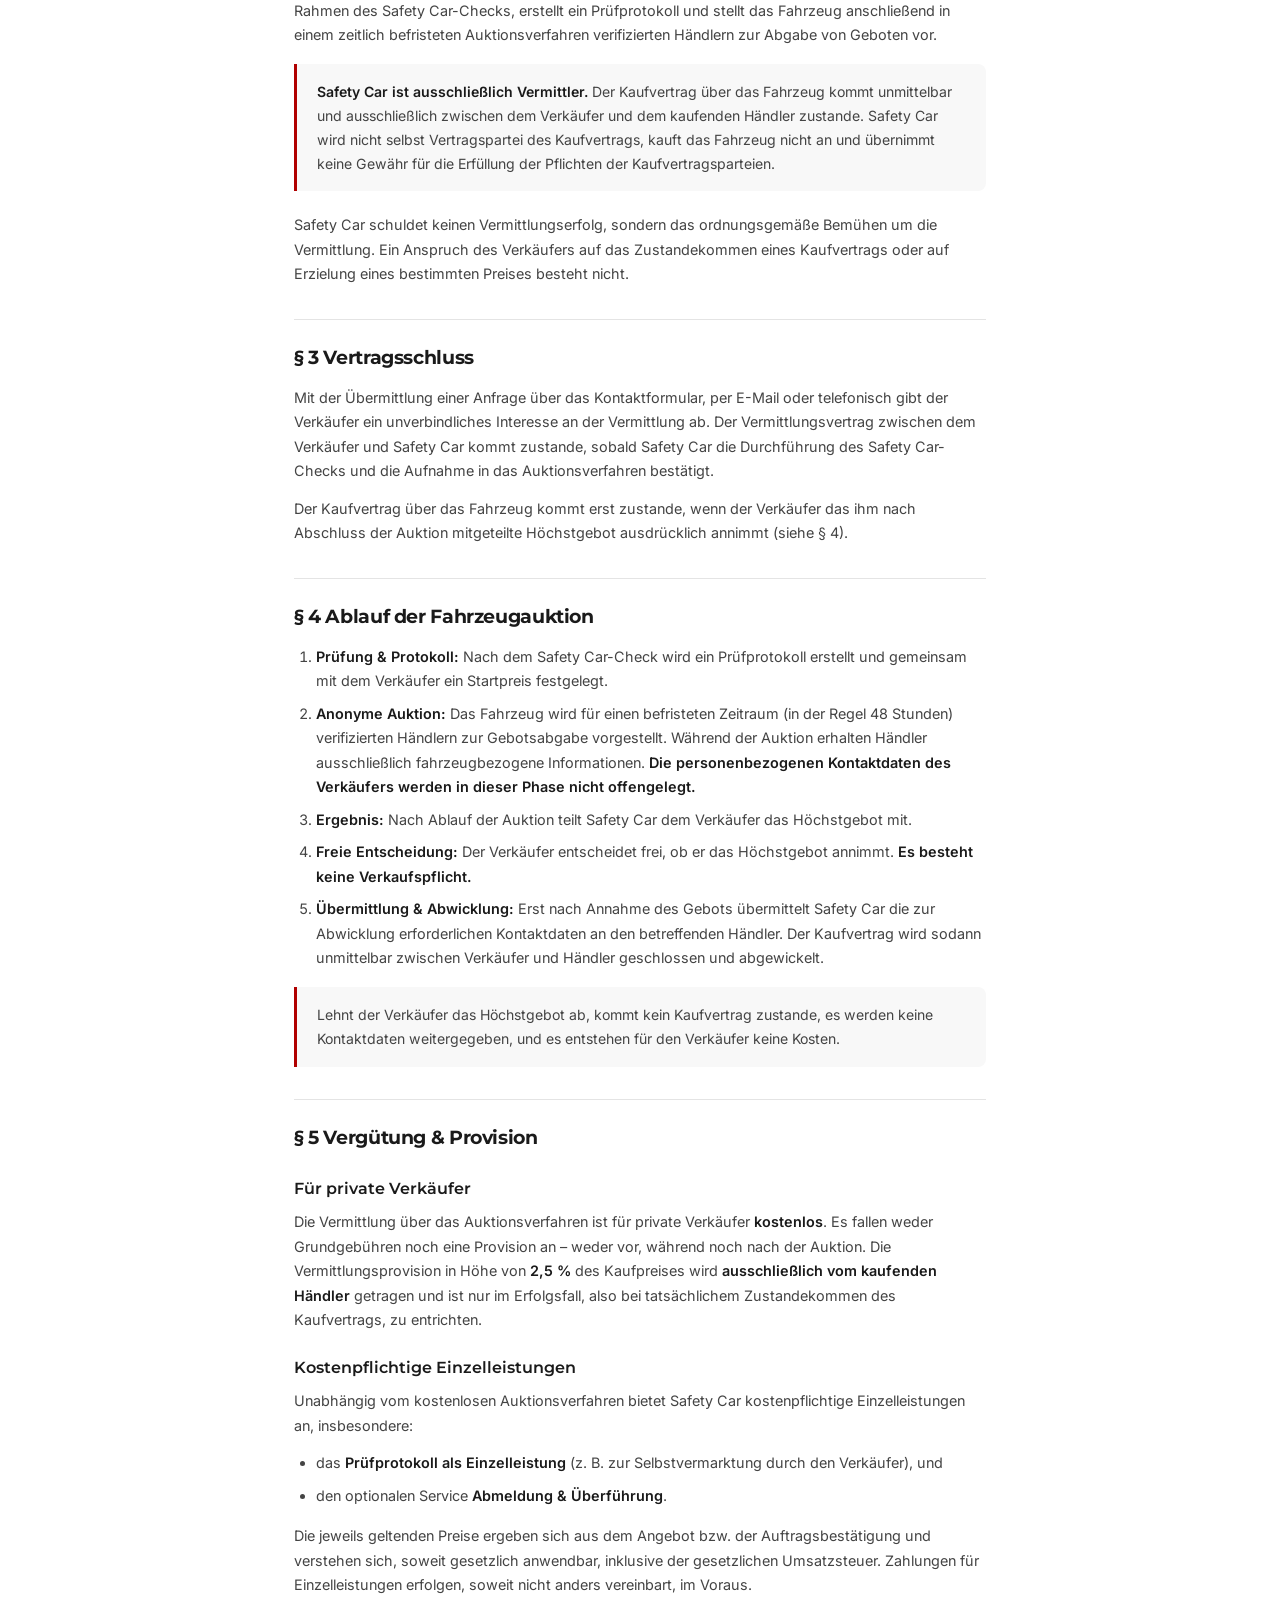
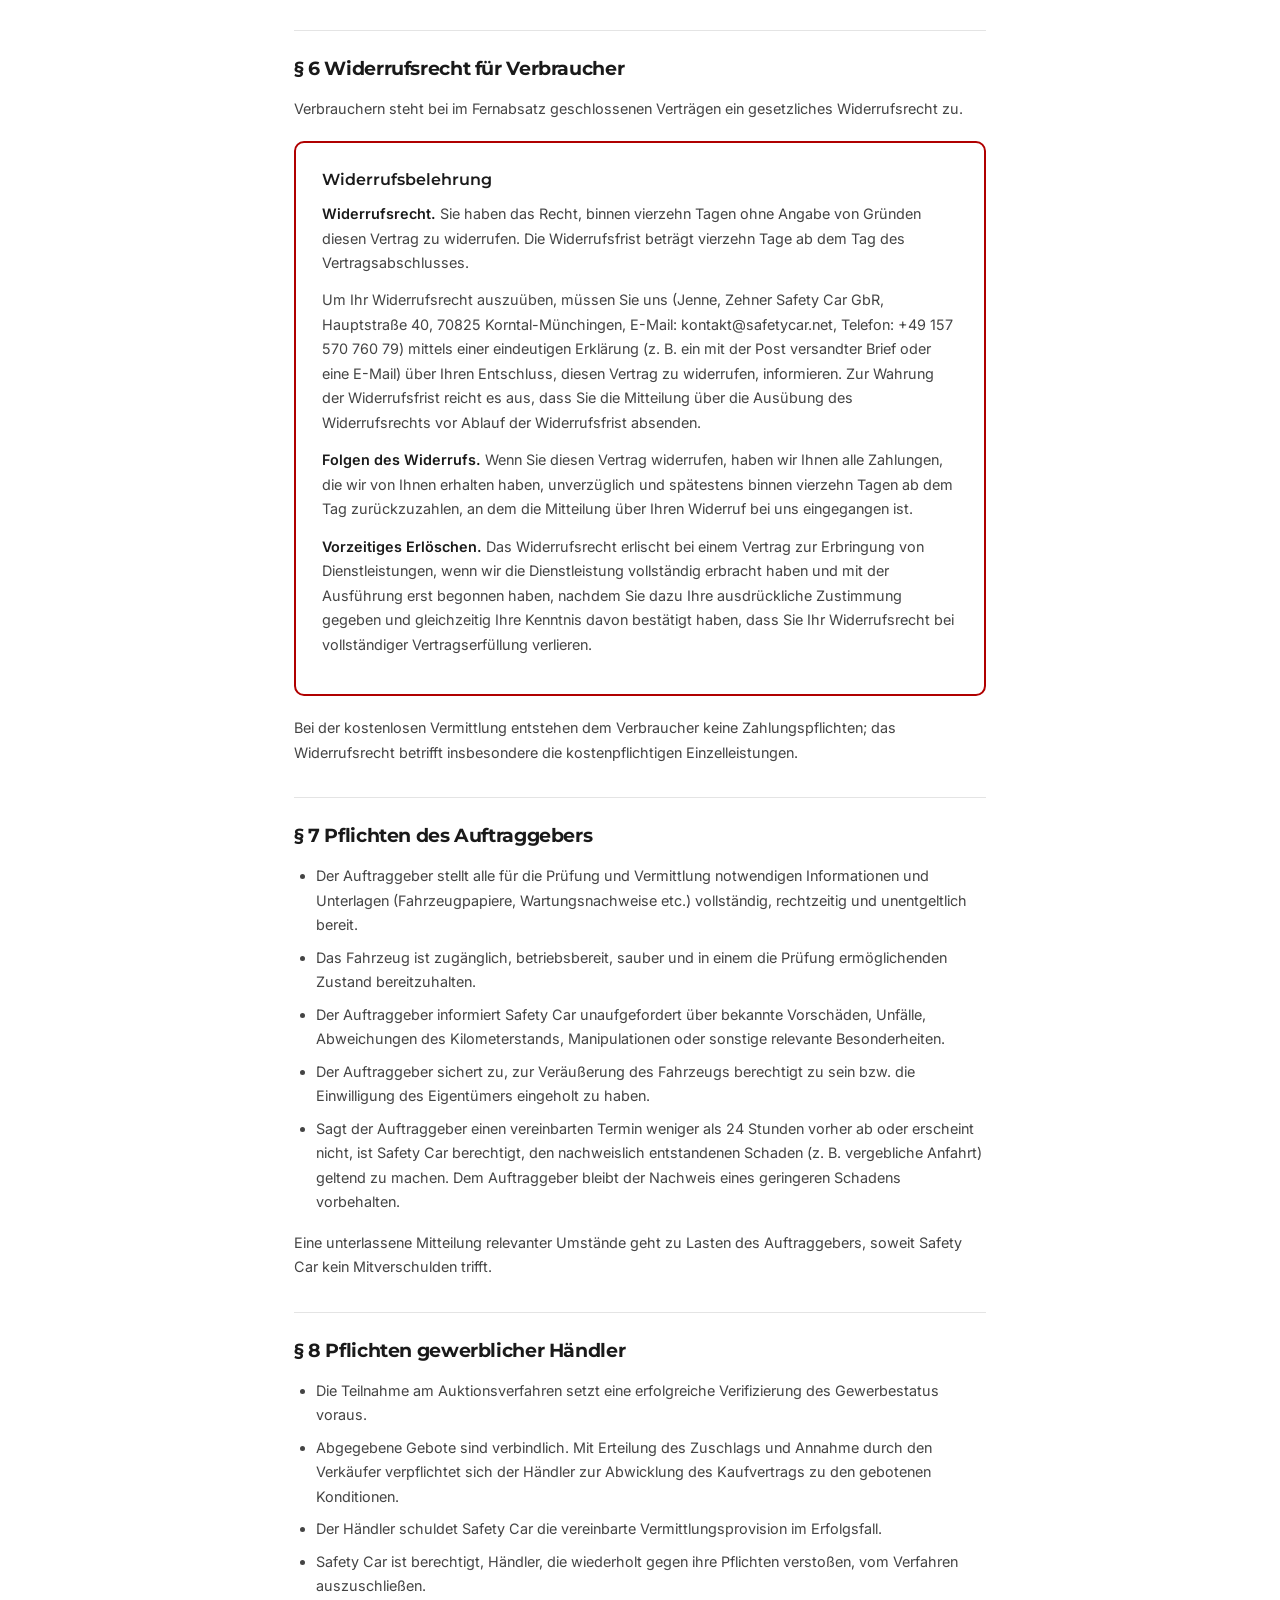
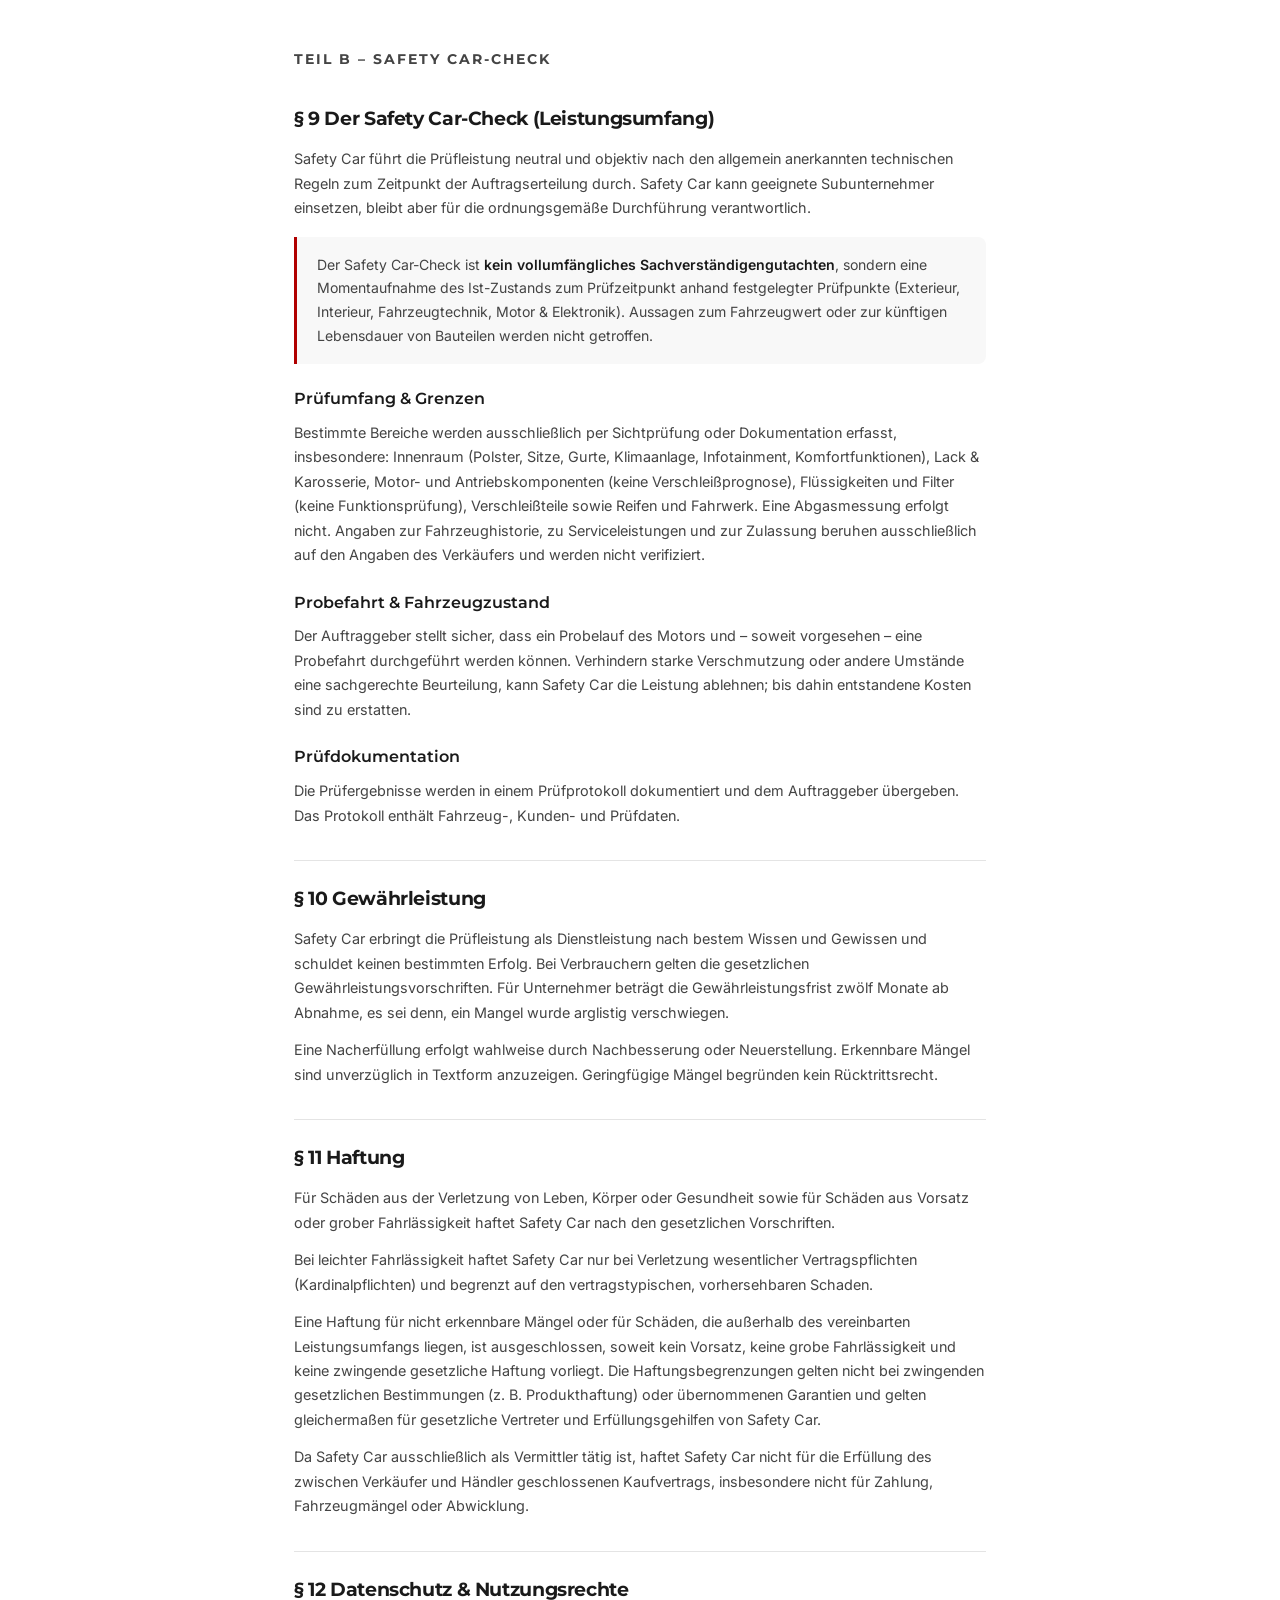
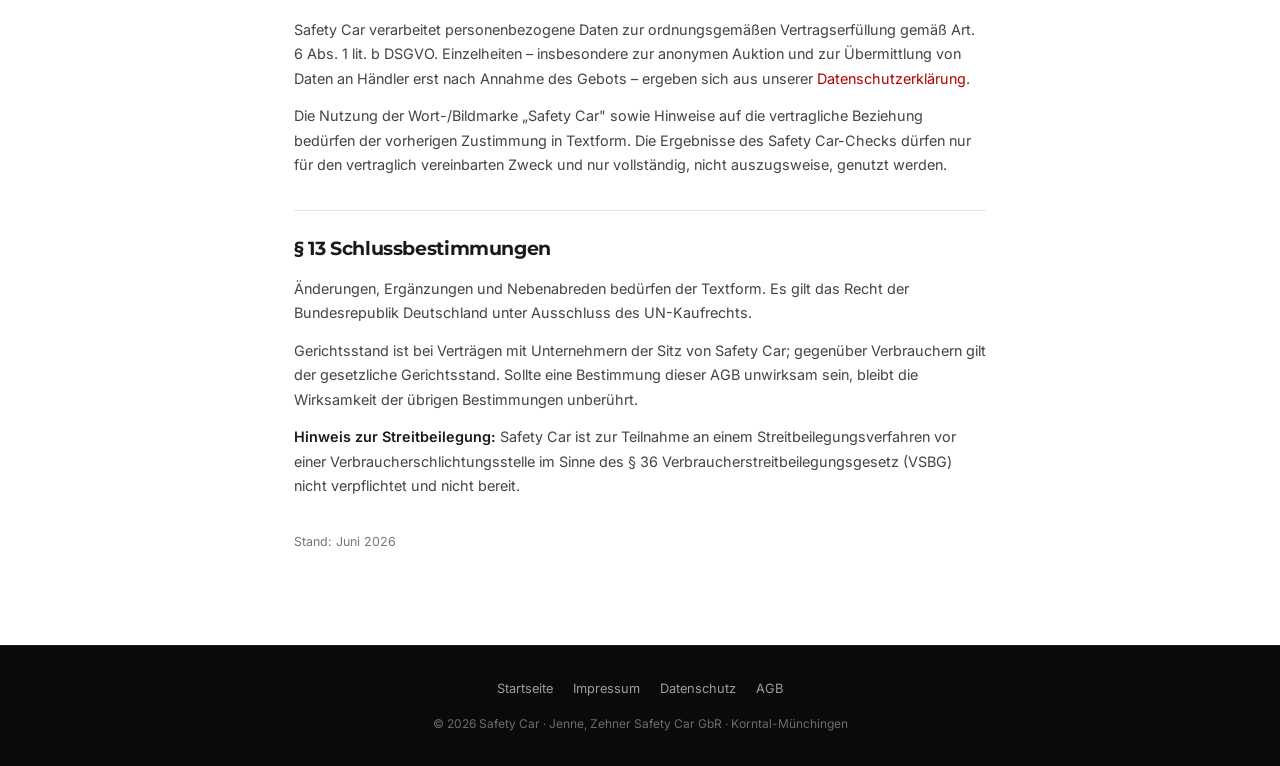
==== commit 0a24e7e8: "Add files via upload" ====
--- a/agb.html
+++ b/agb.html
@@ -187,7 +187,7 @@
   <a href="index.html" aria-label="Safety Car – Zur Startseite"><img src="logo.png" alt="Safety Car" class="logo-img"></a>
   <a href="index.html" class="back-link">
     <svg width="14" height="14" viewBox="0 0 24 24"><path d="M19 12H5M12 19l-7-7 7-7"/></svg>
-    Zurück zur Website
+    Zurück zur Webseite
   </a>
 </header>
 
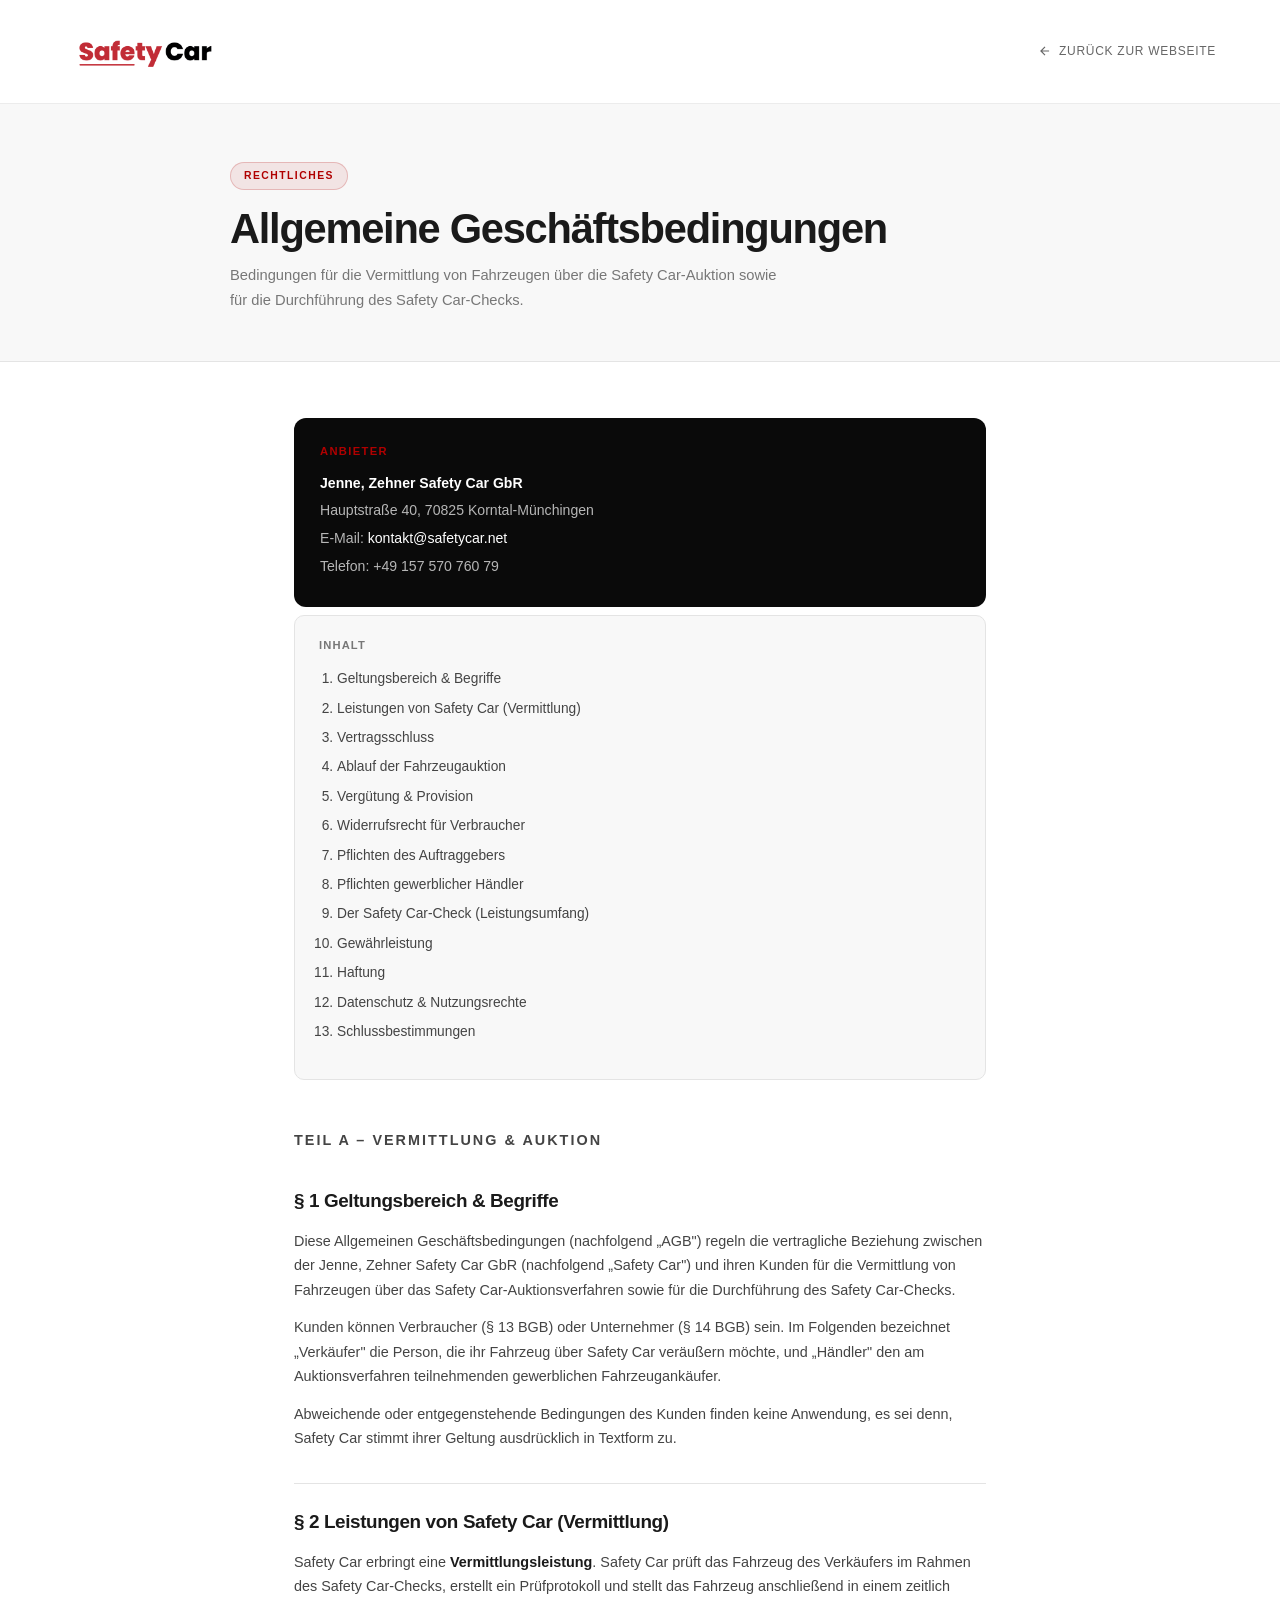
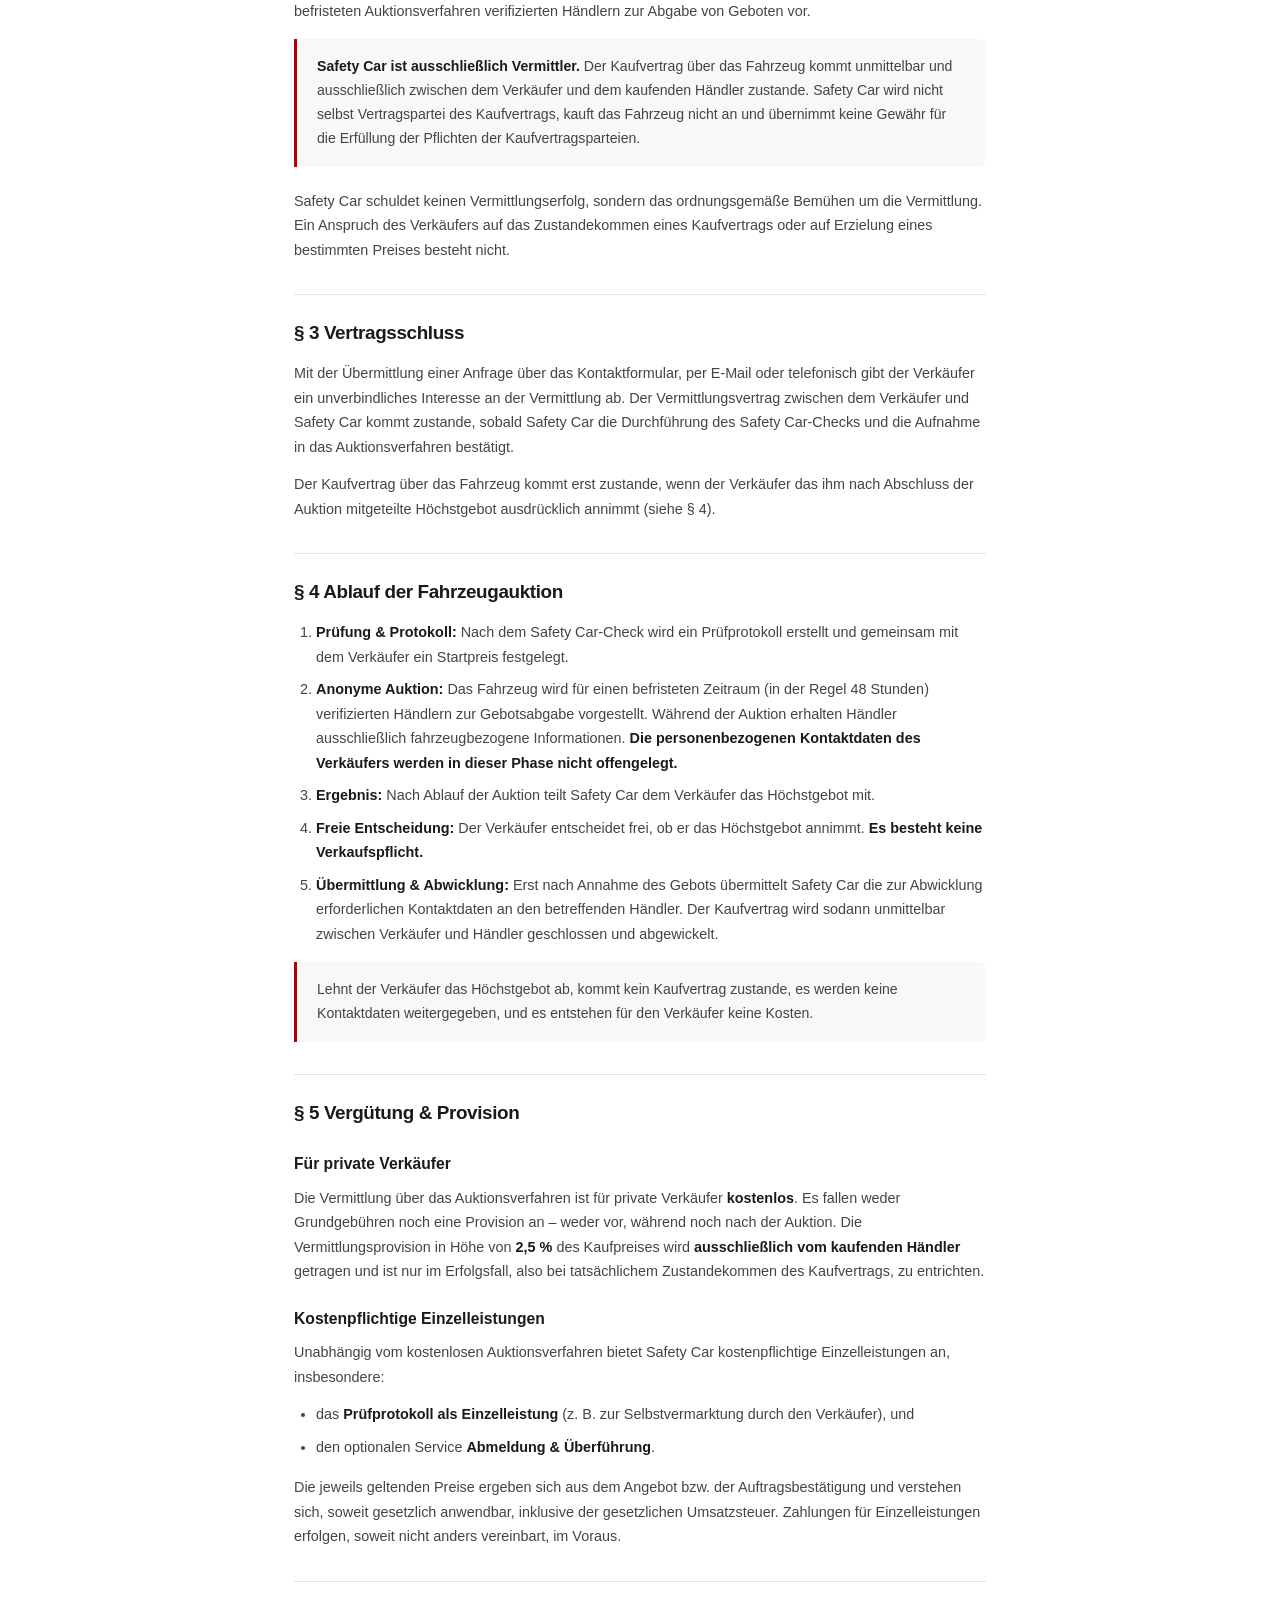
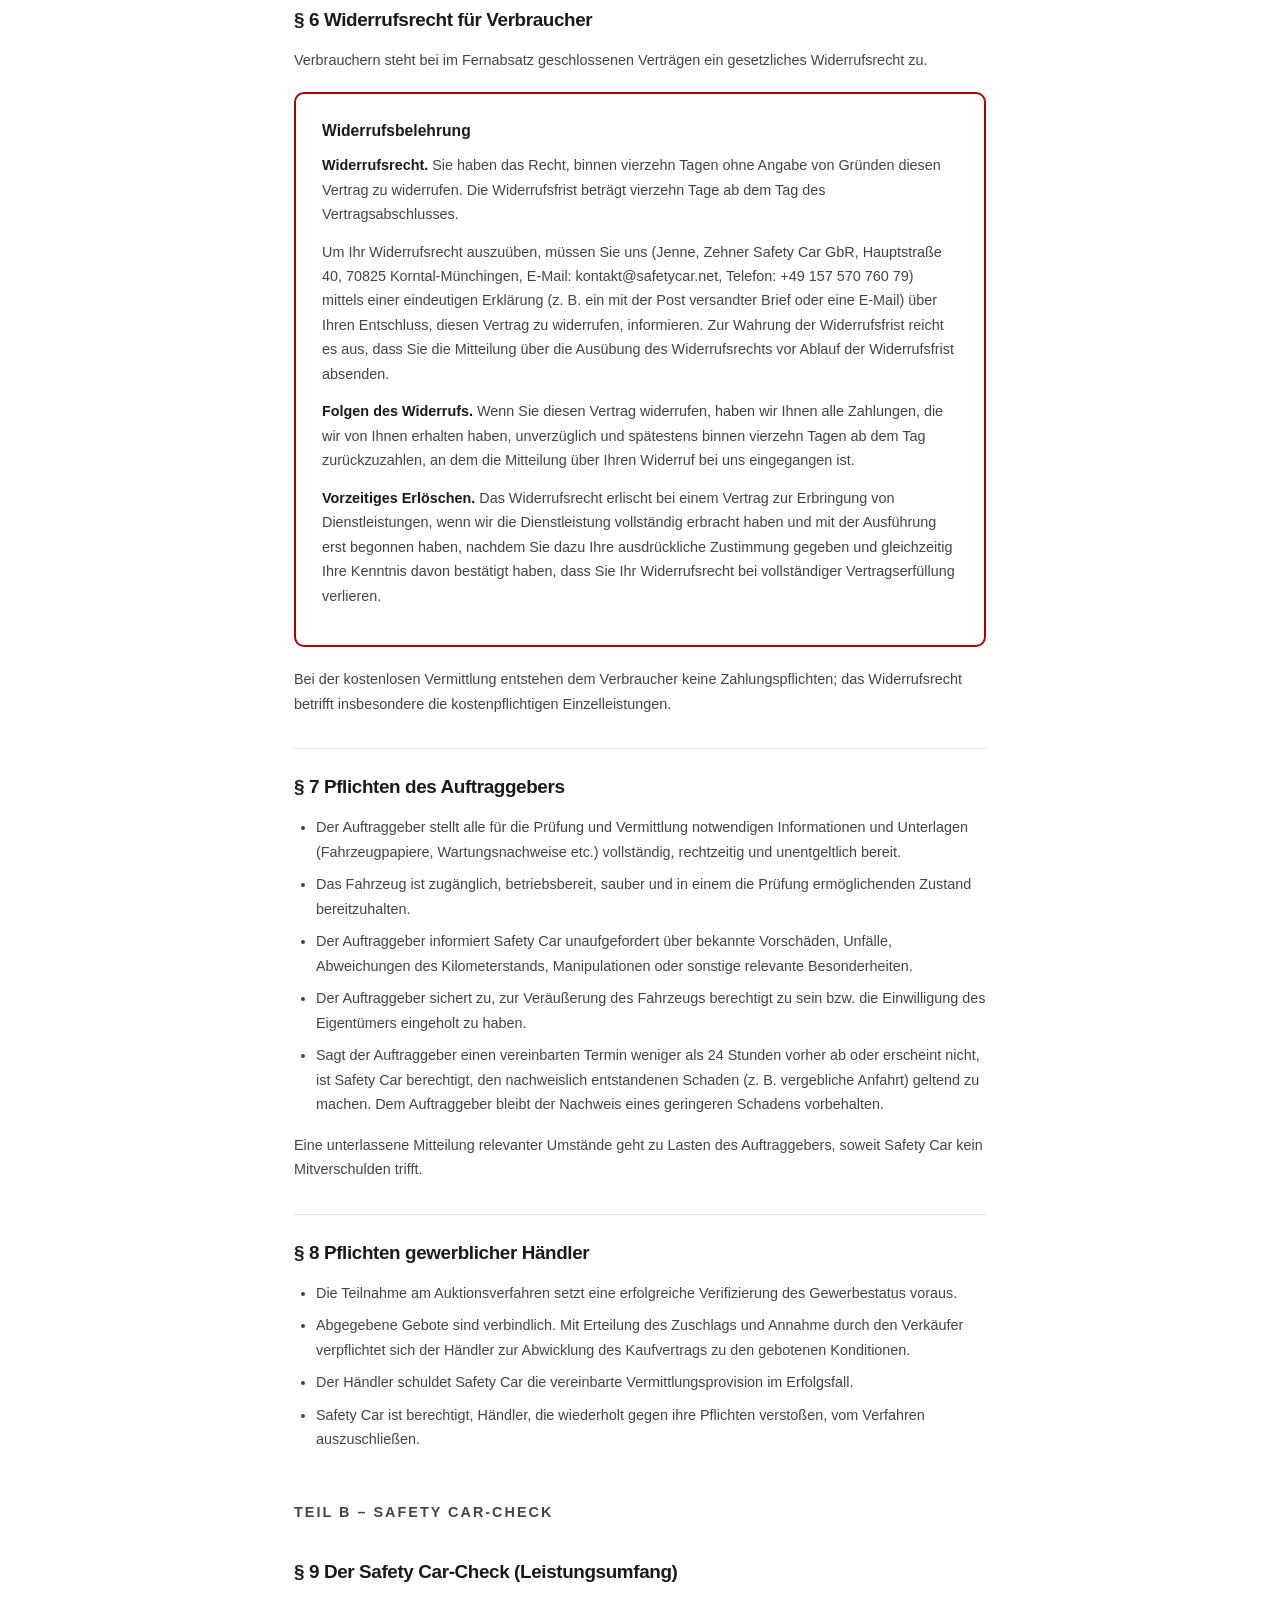
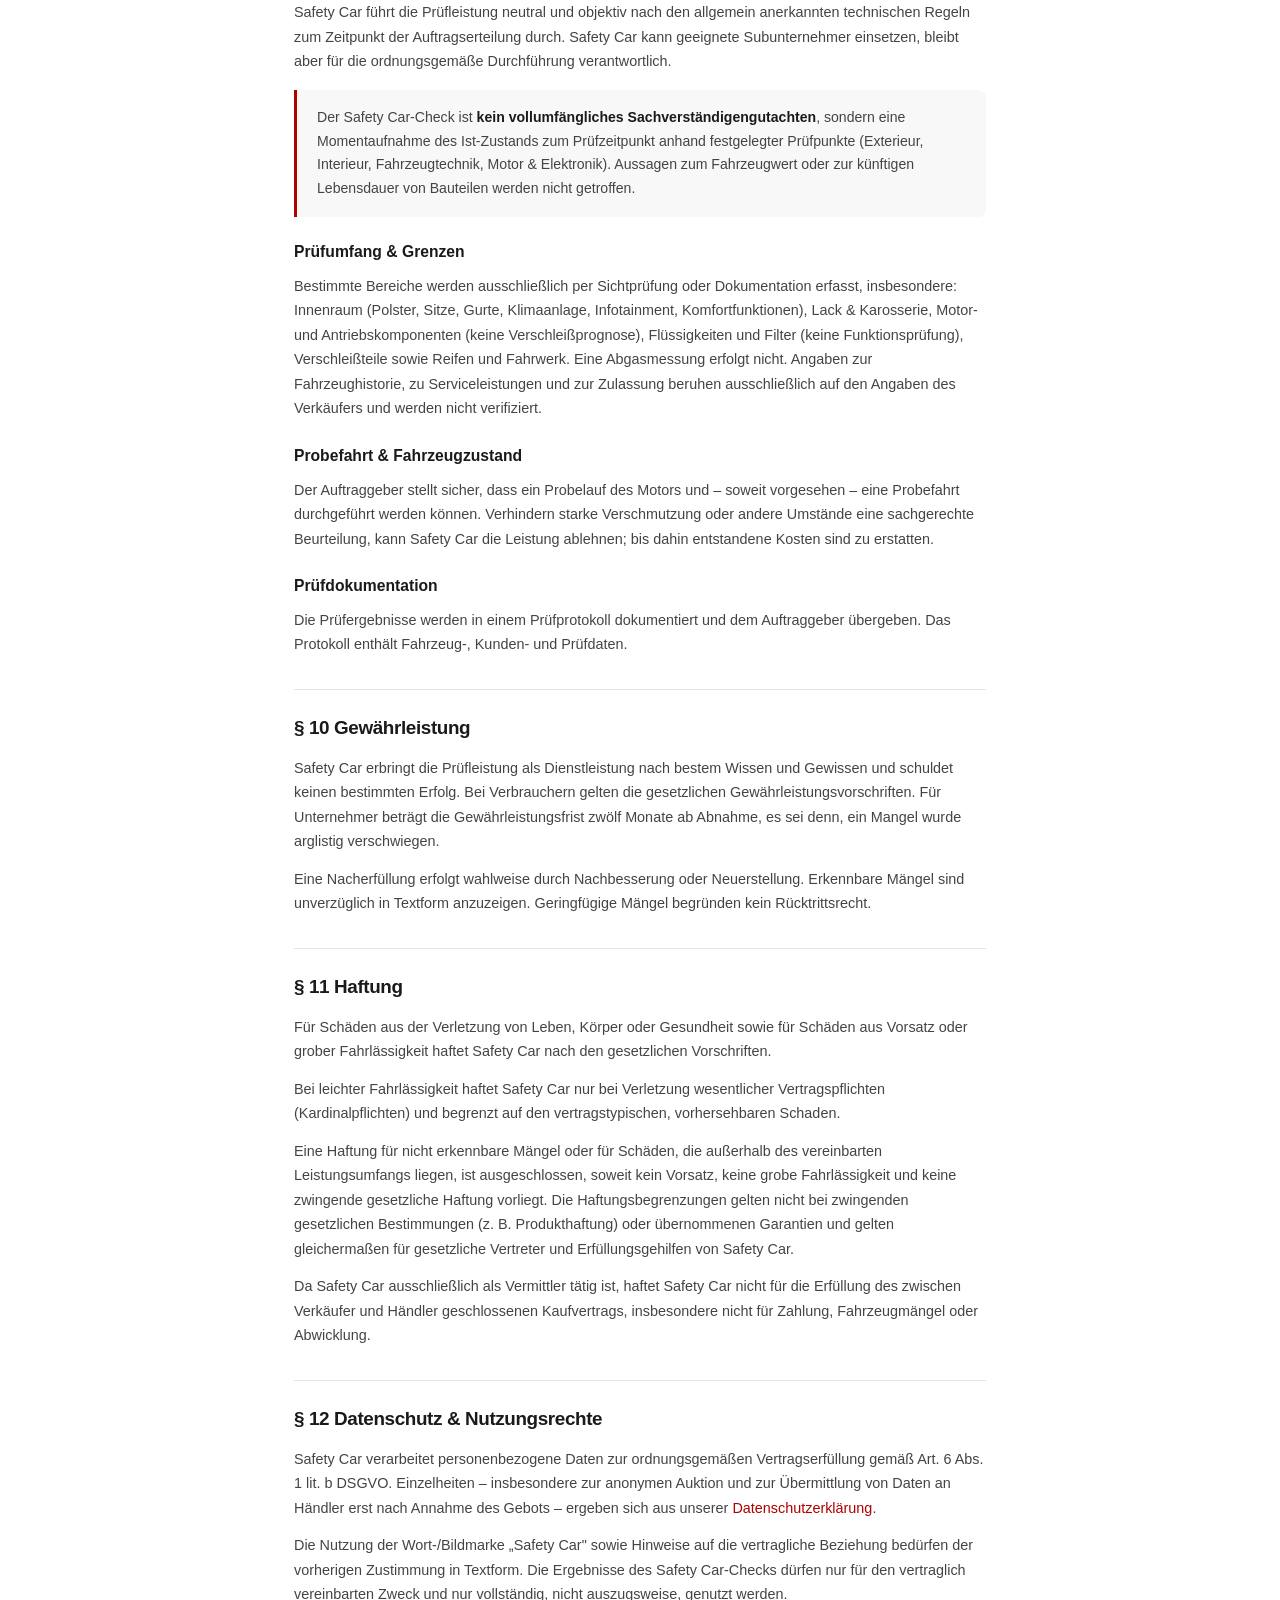
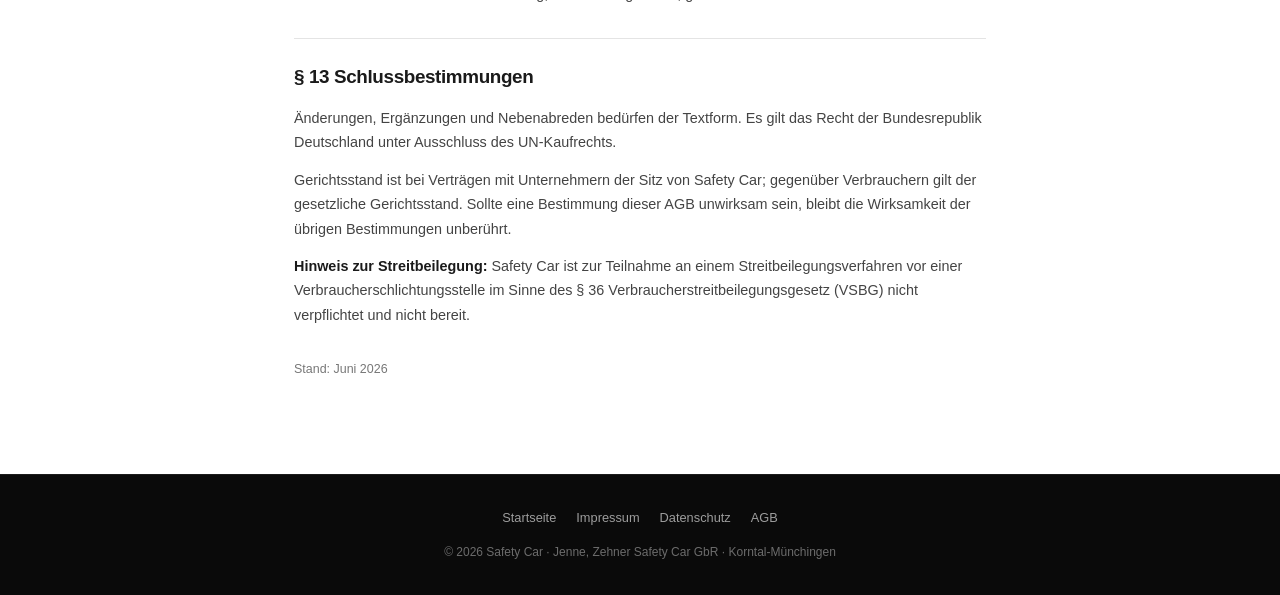
==== commit c6294bc9: "Update agb.html" ====
--- a/agb.html
+++ b/agb.html
@@ -10,10 +10,7 @@
        FONTS
        Sobald lokal eingebettet: durch <link href="fonts.css"> ersetzen.
   ═══════════════════════════════════════ -->
-  <link rel="preconnect" href="https://fonts.googleapis.com" />
-  <link rel="preconnect" href="https://fonts.gstatic.com" crossorigin />
-  <link href="https://fonts.googleapis.com/css2?family=Inter:wght@300;400;500;600&family=Montserrat:wght@500;600;700;800;900&display=swap" rel="stylesheet" />
-
+  <link rel="stylesheet" href="fonts.css" />
   <style>
     *, *::before, *::after { box-sizing: border-box; margin: 0; padding: 0; }
     html { scroll-behavior: smooth; }
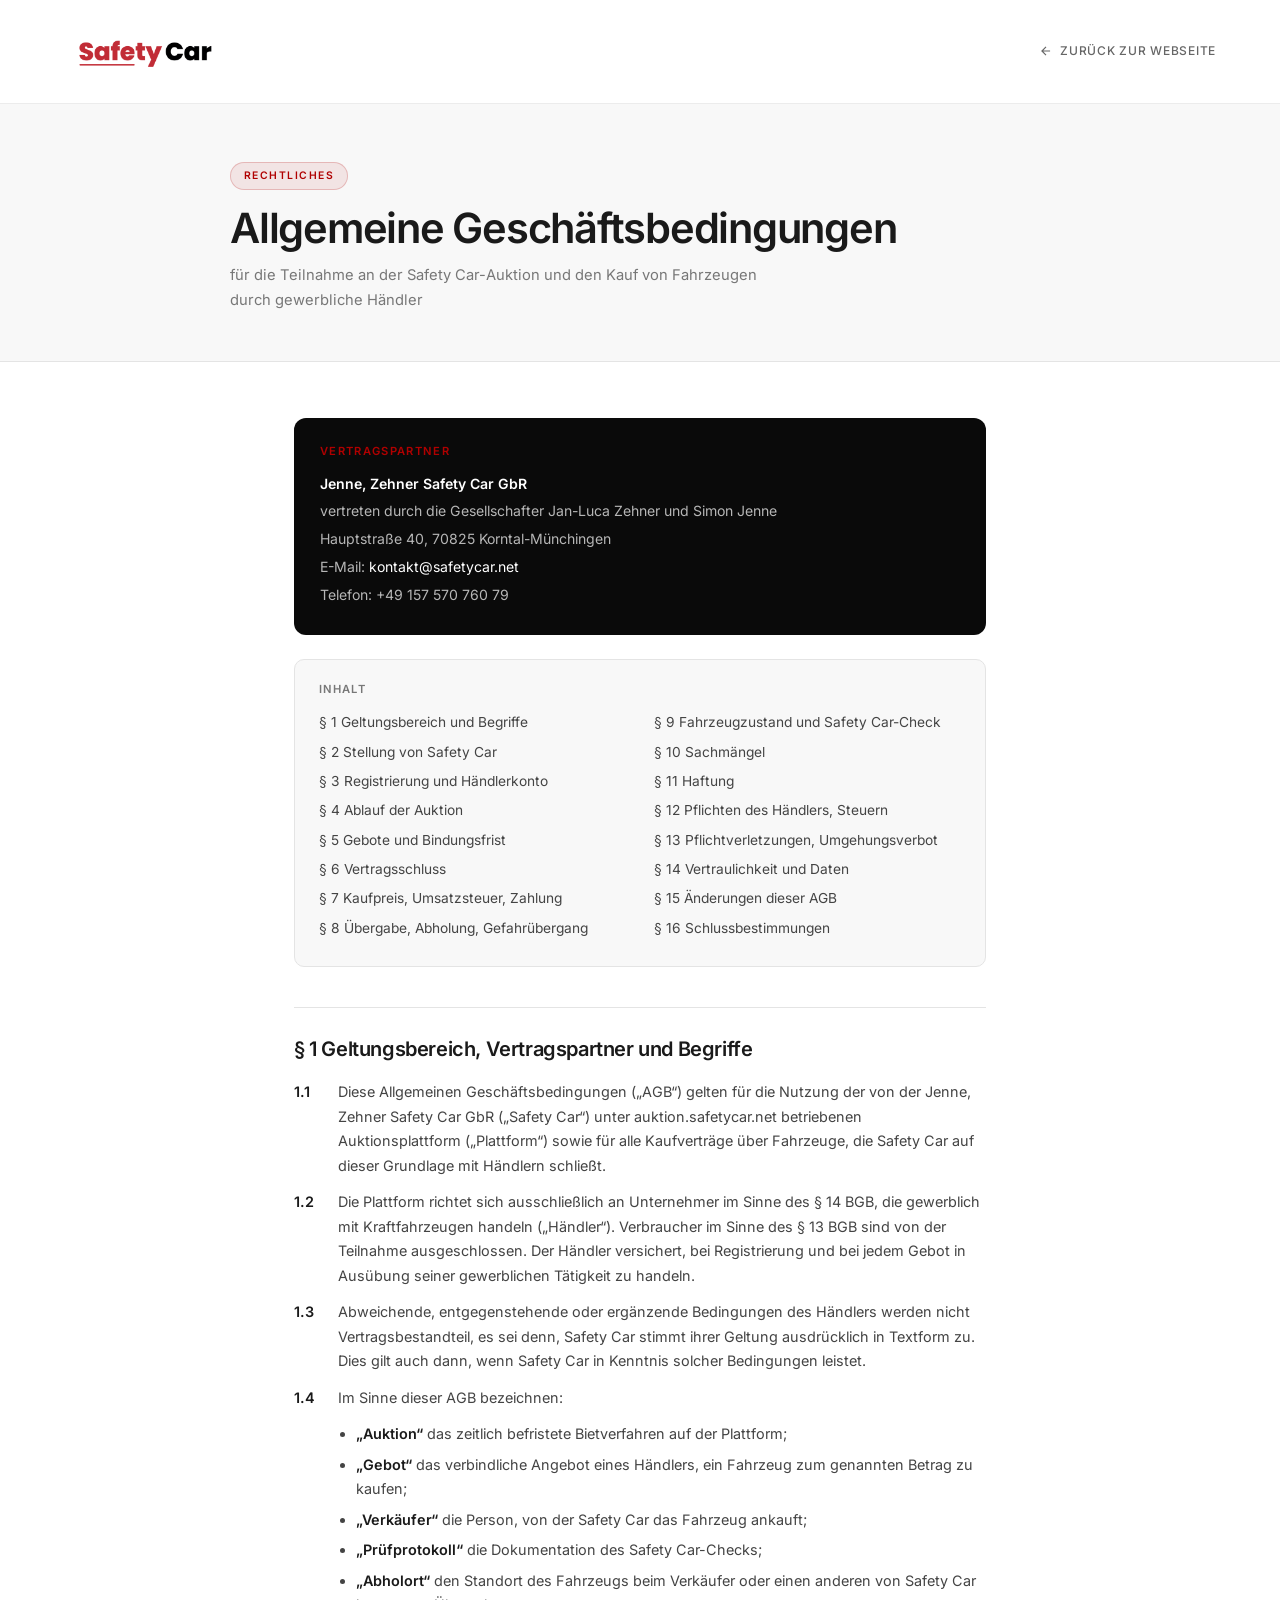
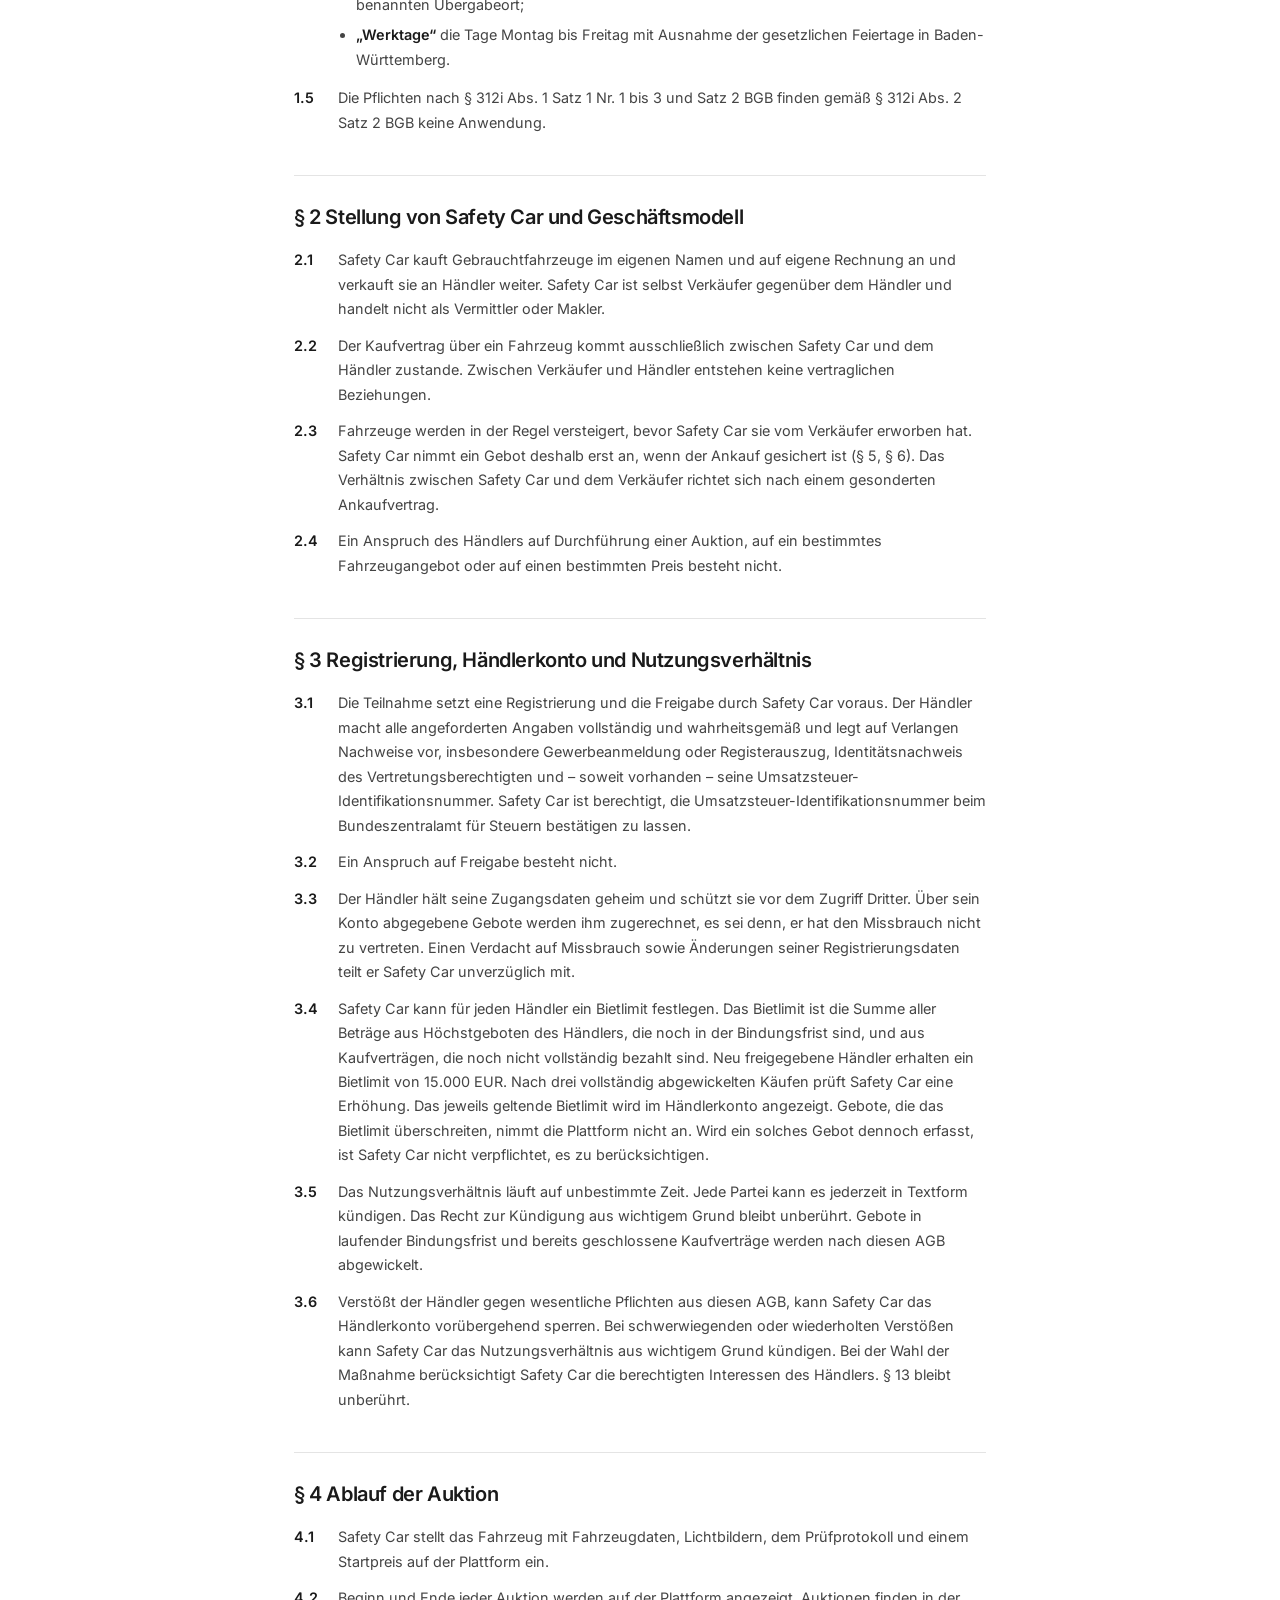
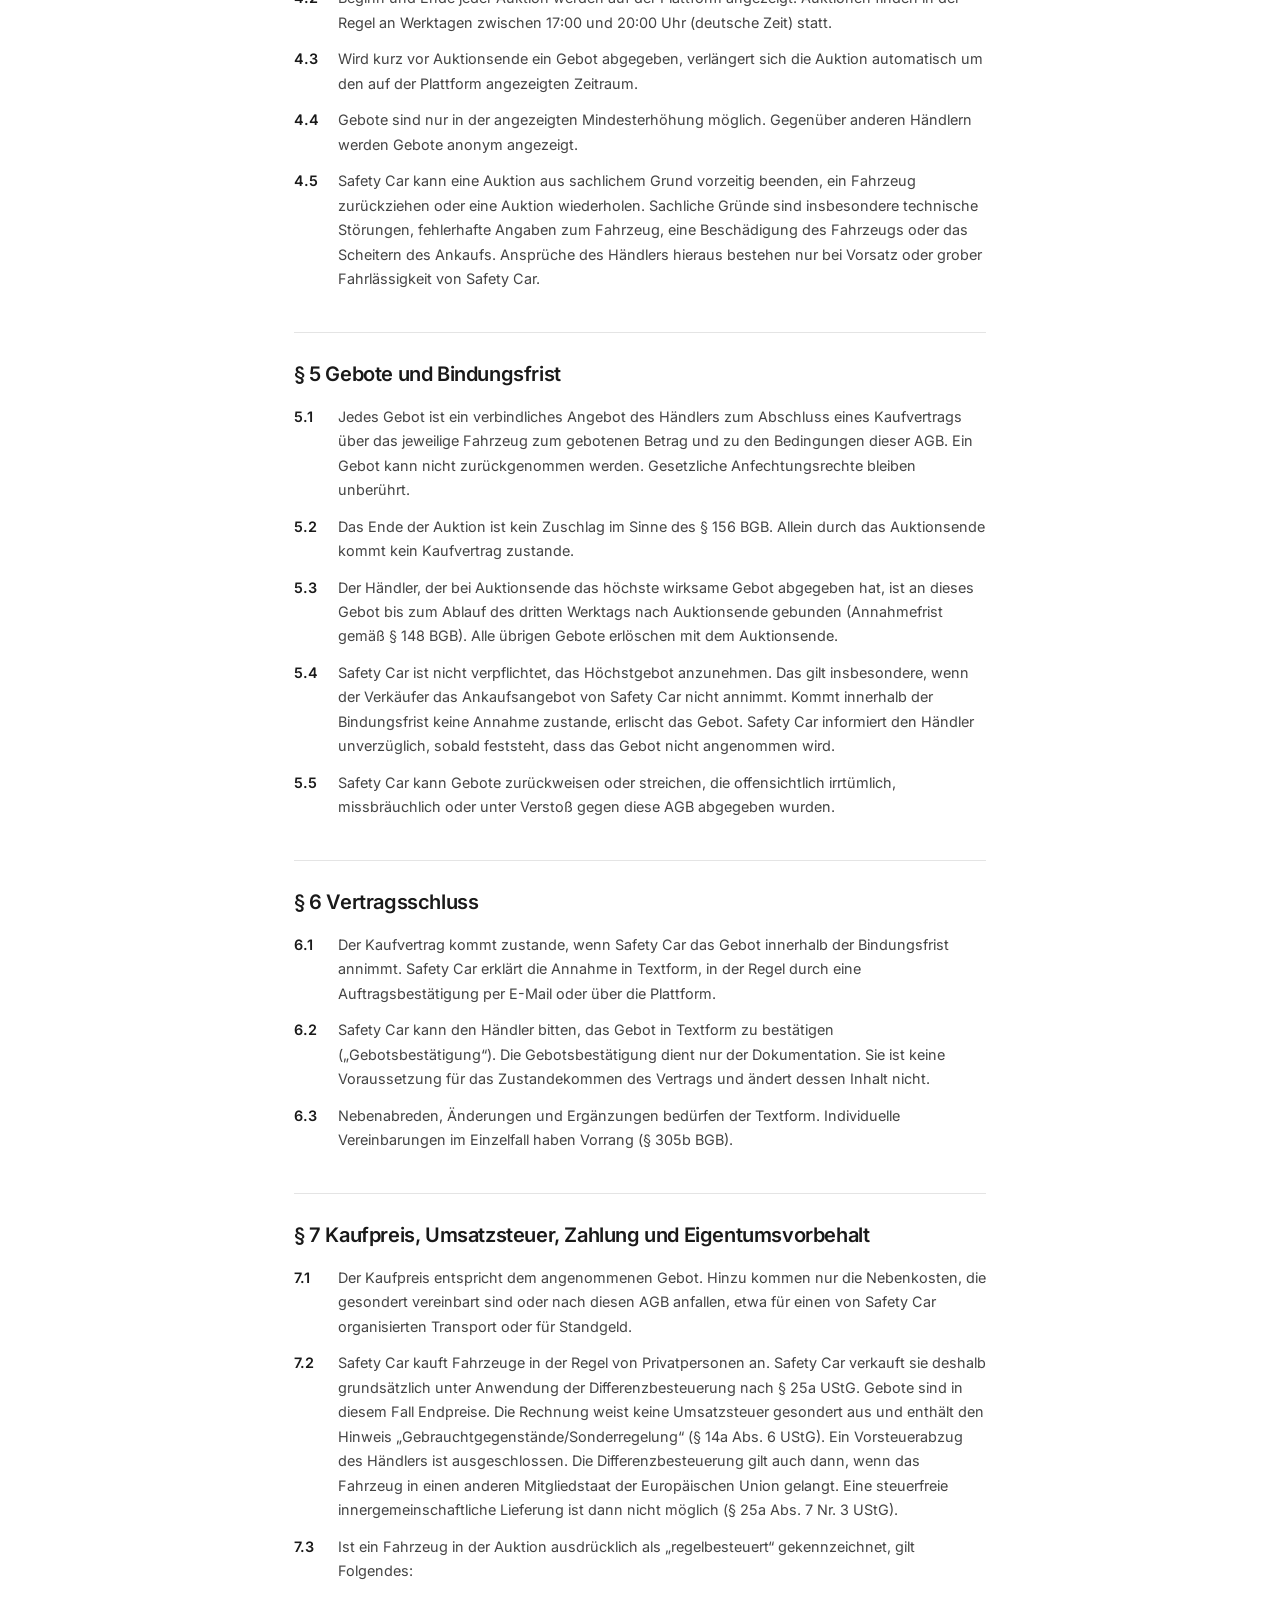
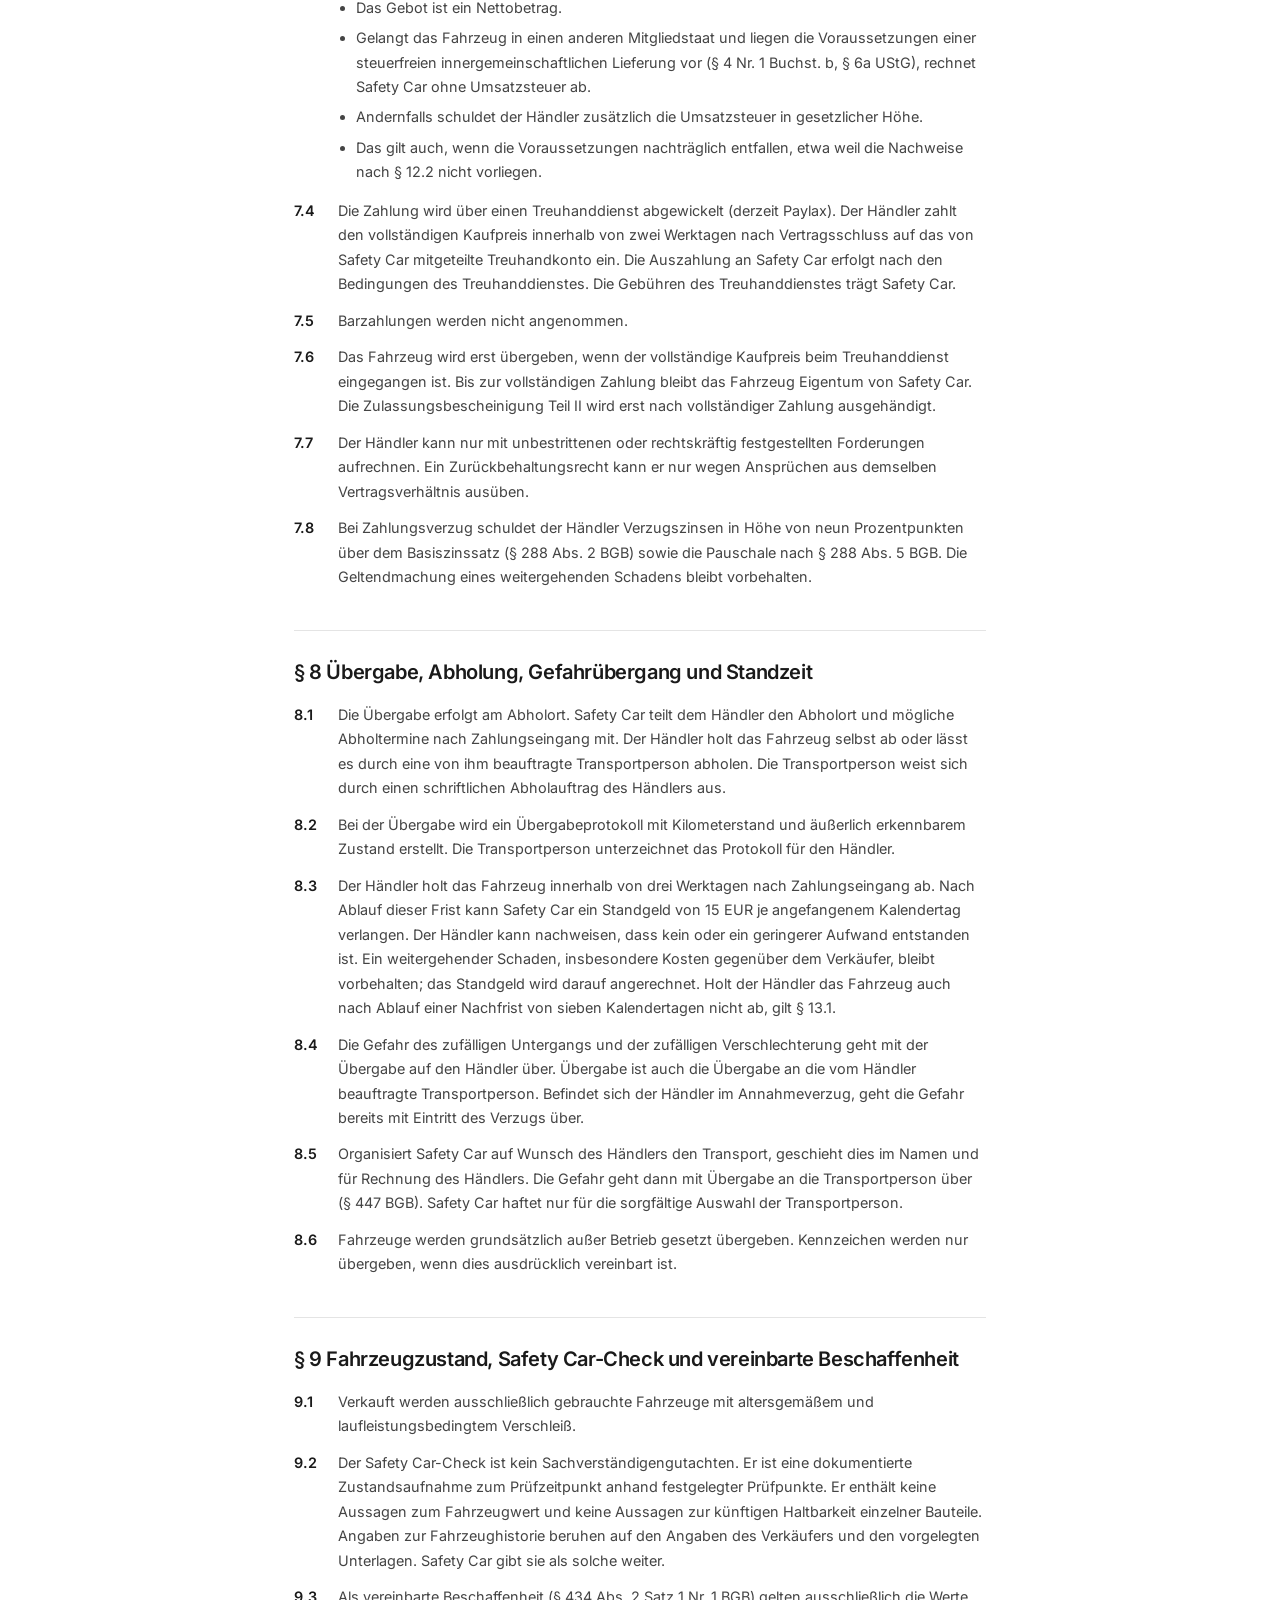
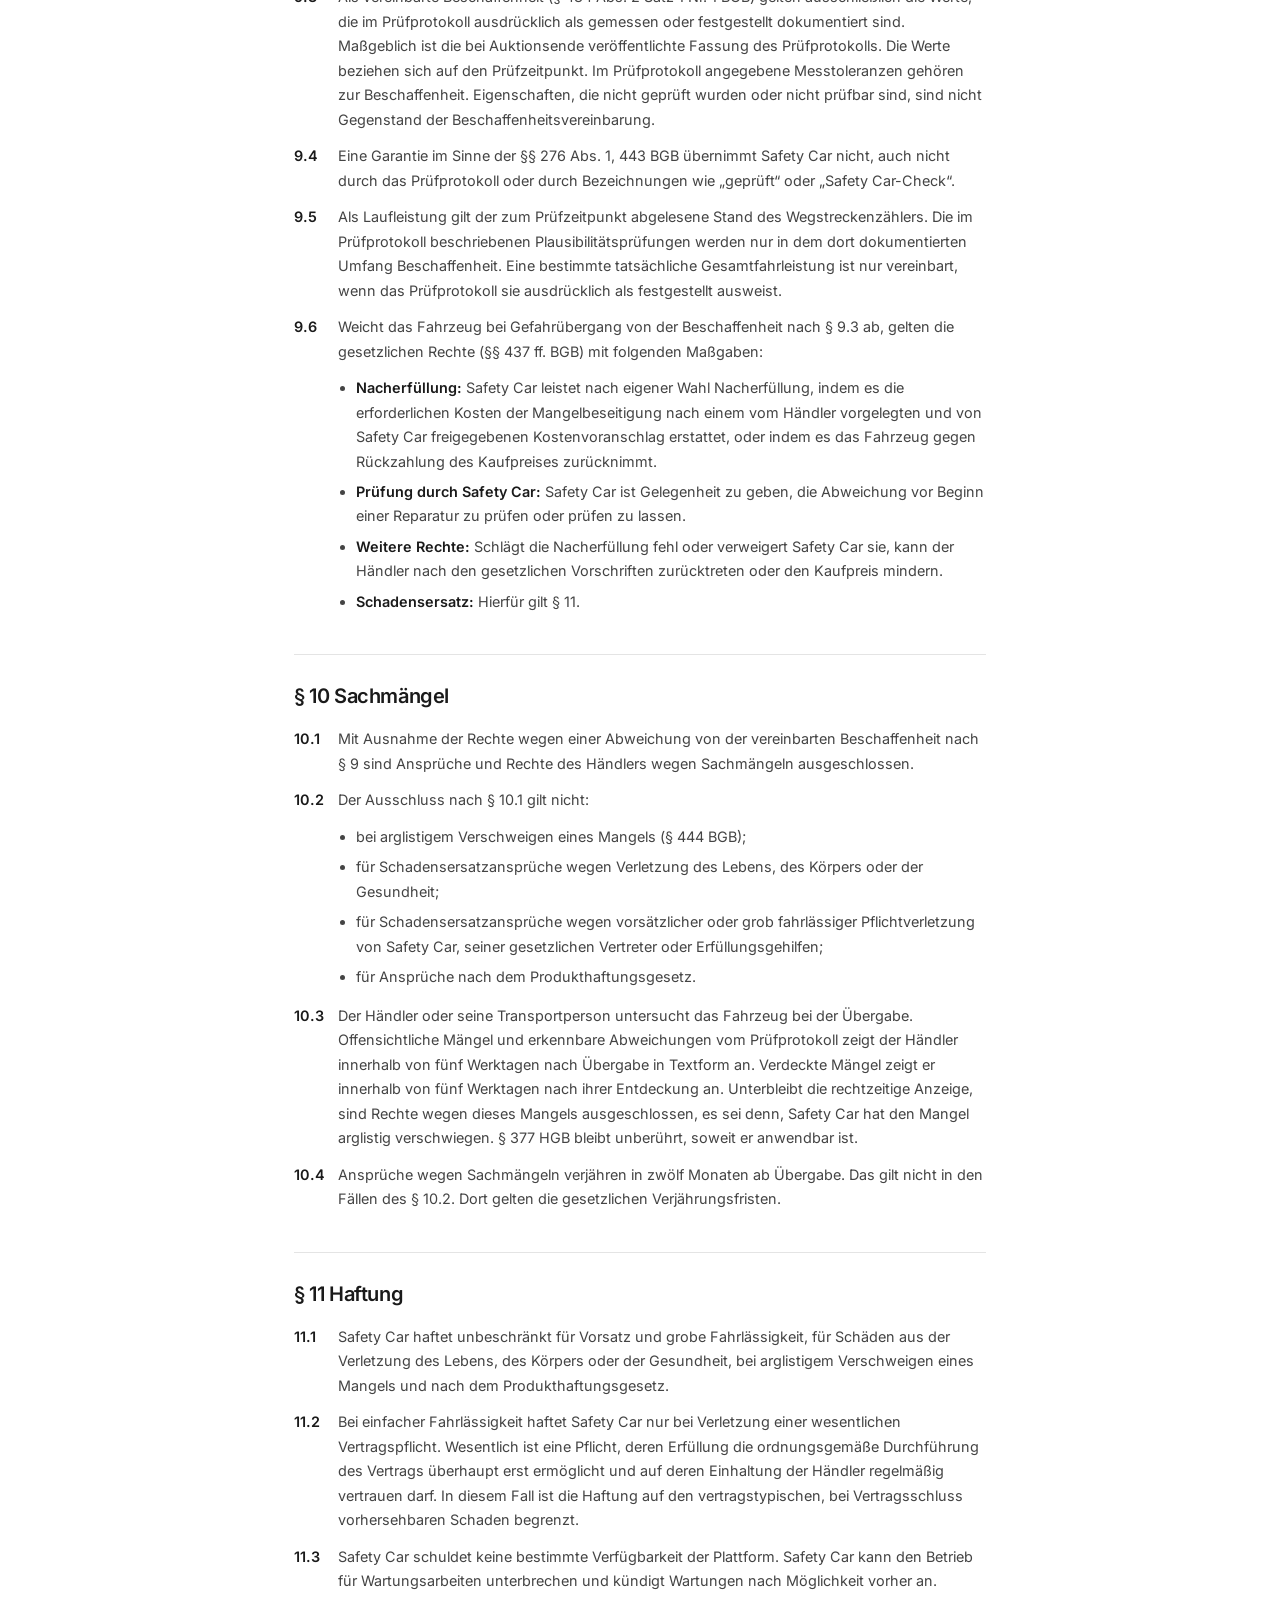
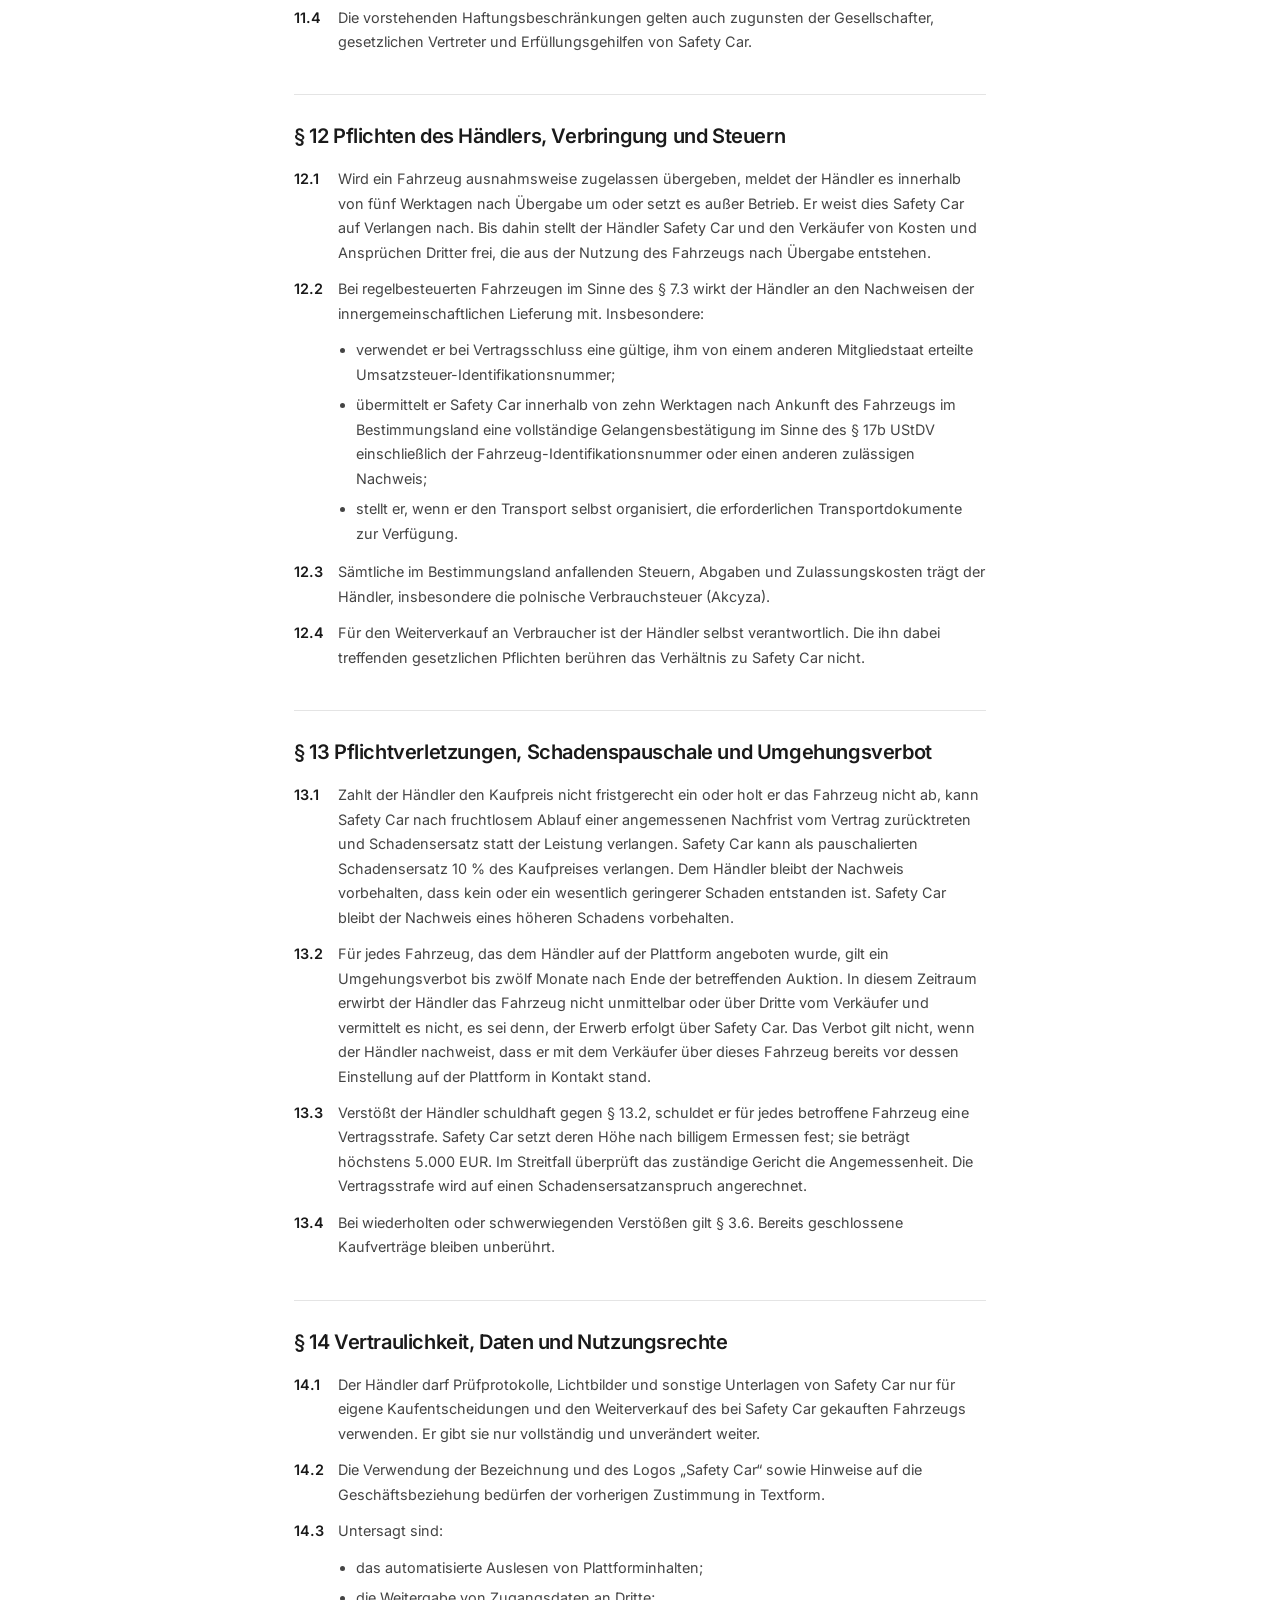
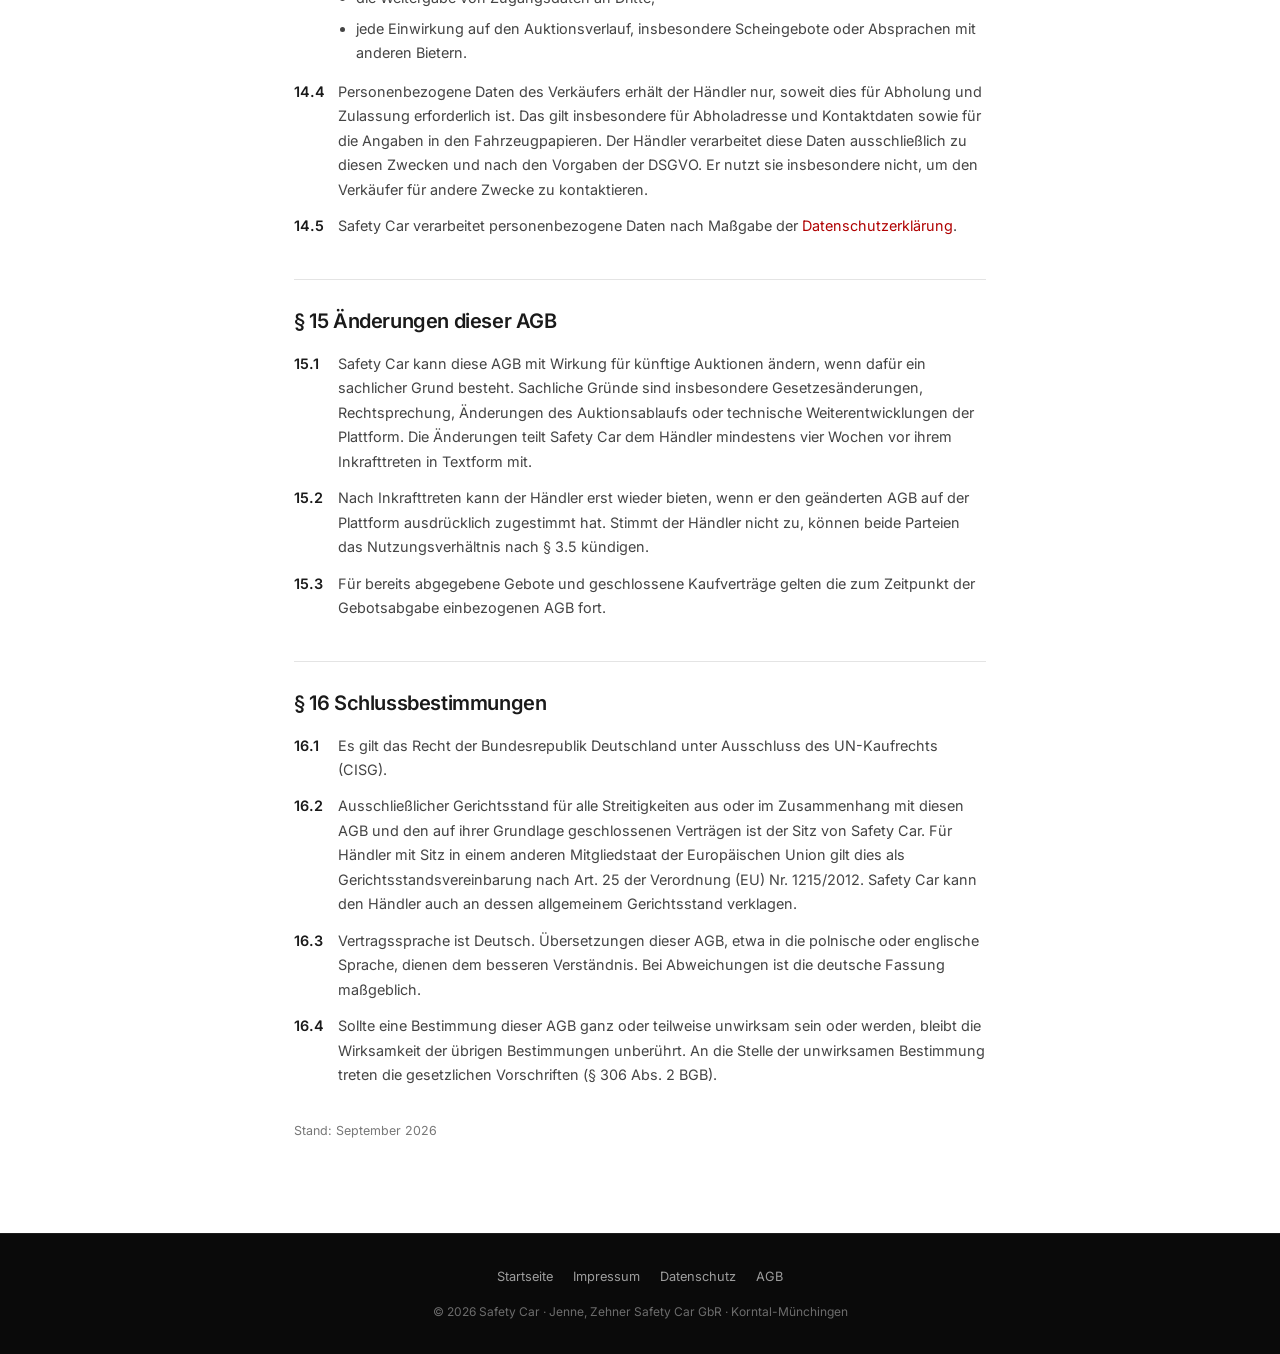
==== commit 0df34b20: "Add files via upload" ====
--- a/agb.html
+++ b/agb.html
@@ -3,183 +3,78 @@
 <head>
   <meta charset="UTF-8" />
   <meta name="viewport" content="width=device-width, initial-scale=1.0" />
-  <title>Allgemeine Geschäftsbedingungen – Safety Car</title>
-  <meta name="description" content="Allgemeine Geschäftsbedingungen der Jenne, Zehner Safety Car GbR – Vermittlung, Fahrzeugauktion und Safety Car-Check." />
-
-  <!-- ═══════════════════════════════════════
-       FONTS
-       Sobald lokal eingebettet: durch <link href="fonts.css"> ersetzen.
-  ═══════════════════════════════════════ -->
+  <title>AGB – Safety Car</title>
+  <meta name="description" content="Allgemeine Geschäftsbedingungen der Jenne, Zehner Safety Car GbR für die Teilnahme an der Safety Car-Auktion und den Kauf von Fahrzeugen durch gewerbliche Händler." />
   <link rel="stylesheet" href="fonts.css" />
   <style>
     *, *::before, *::after { box-sizing: border-box; margin: 0; padding: 0; }
     html { scroll-behavior: smooth; }
-
     :root {
-      --red: #B00000;
-      --red-h: #C80000;
-      --ink: #0A0A0A;
-      --ink-b: #1C1C1C;
-      --text: #1a1a1a;
-      --mid: #444;
-      --muted: #777;
-      --border: #E4E4E4;
-      --bg: #fff;
-      --bg-off: #F8F8F8;
+      --red: #B00000; --red-h: #C80000; --ink: #0A0A0A; --ink-b: #1C1C1C;
+      --text: #1a1a1a; --mid: #444; --muted: #777; --border: #E4E4E4;
+      --bg: #fff; --bg-off: #F8F8F8;
     }
-
-    body {
-      font-family: 'Inter', sans-serif;
-      background: var(--bg);
-      color: var(--text);
-      line-height: 1.7;
-      -webkit-font-smoothing: antialiased;
-    }
-
-    /* ── Header ── */
-    .ds-header {
-      background: #ffffff;
-      padding: 0 5%;
-      height: 104px;
-      display: flex; align-items: center; justify-content: space-between;
-      position: sticky; top: 0; z-index: 50;
-      border-bottom: 1px solid #ECECEC;
-    }
-    .ds-header .logo-img { height: 46px; width: auto; display: block; }
-    .logo-mark { display:flex; flex-direction:column; line-height:1; gap:1px; text-decoration:none; }
-    .logo-mark .lw1 { font-family:'Montserrat',sans-serif; font-weight:600; font-size:.9rem; letter-spacing:.2em; text-transform:uppercase; color:var(--red); }
-    .logo-mark .lw2 { font-family:'Montserrat',sans-serif; font-weight:600; font-size:.9rem; letter-spacing:.2em; text-transform:uppercase; color:#fff; }
-    .back-link {
-      font-family:'Montserrat',sans-serif; font-weight:500;
-      font-size:.75rem; letter-spacing:.06em; text-transform:uppercase;
-      color:#666; text-decoration:none;
-      display:inline-flex; align-items:center; gap:7px;
-      transition:color .2s;
-    }
+    body { font-family: 'Inter', sans-serif; background: var(--bg); color: var(--text); line-height: 1.7; -webkit-font-smoothing: antialiased; }
+
+    .ds-header { background:#fff; padding:0 5%; height:104px; display:flex; align-items:center; justify-content:space-between; position:sticky; top:0; z-index:50; border-bottom:1px solid #ECECEC; }
+    .ds-header .logo-img { height:46px; width:auto; display:block; }
+    .back-link { font-family:'Montserrat',sans-serif; font-weight:500; font-size:.75rem; letter-spacing:.06em; text-transform:uppercase; color:#666; text-decoration:none; display:inline-flex; align-items:center; gap:7px; transition:color .2s; }
     .back-link:hover { color:#111; }
     .back-link svg { stroke:currentColor; fill:none; stroke-width:2; }
 
-    /* ── Hero ── */
-    .ds-hero {
-      background: var(--bg-off);
-      border-bottom: 1px solid var(--border);
-      padding: 56px 5% 48px;
-    }
-    .ds-hero-inner { max-width: 820px; margin: 0 auto; }
-    .ds-tag {
-      display:inline-block;
-      font-family:'Montserrat',sans-serif; font-weight:600;
-      font-size:.65rem; letter-spacing:.14em; text-transform:uppercase;
-      color:var(--red); background:rgba(176,0,0,.08);
-      border:1px solid rgba(176,0,0,.2); padding:4px 13px;
-      border-radius:100px; margin-bottom:16px;
-    }
-    .ds-hero h1 {
-      font-family:'Montserrat',sans-serif; font-weight:800;
-      font-size:clamp(1.8rem,4vw,2.6rem); letter-spacing:-.03em;
-      line-height:1.1; margin-bottom:12px;
-    }
+    .ds-hero { background:var(--bg-off); border-bottom:1px solid var(--border); padding:56px 5% 48px; }
+    .ds-hero-inner { max-width:820px; margin:0 auto; }
+    .ds-tag { display:inline-block; font-family:'Montserrat',sans-serif; font-weight:600; font-size:.65rem; letter-spacing:.14em; text-transform:uppercase; color:var(--red); background:rgba(176,0,0,.08); border:1px solid rgba(176,0,0,.2); padding:4px 13px; border-radius:100px; margin-bottom:16px; }
+    .ds-hero h1 { font-family:'Montserrat',sans-serif; font-weight:800; font-size:clamp(1.8rem,4vw,2.6rem); letter-spacing:-.03em; line-height:1.1; margin-bottom:12px; }
     .ds-hero p { color:var(--muted); font-size:.92rem; max-width:560px; }
 
-    /* ── Content ── */
-    .ds-content {
-      max-width: 820px; margin: 0 auto;
-      padding: 56px 5% 80px;
-    }
-    .ds-part {
-      font-family:'Montserrat',sans-serif; font-weight:700;
-      font-size:.72rem; letter-spacing:.14em; text-transform:uppercase;
-      color:var(--red); margin: 48px 0 8px;
-    }
-    .ds-content h2 {
-      font-family:'Montserrat',sans-serif; font-weight:700;
-      font-size:1.18rem; letter-spacing:-.02em;
-      margin: 32px 0 12px; padding-top: 22px;
-      border-top: 1px solid var(--border);
-      color: var(--text);
-    }
-    .ds-content h2.no-line { border-top:none; padding-top:0; }
-    .ds-content h3 {
-      font-family:'Montserrat',sans-serif; font-weight:600;
-      font-size:.98rem; margin: 22px 0 8px; color: var(--text);
-    }
-    .ds-content p {
-      font-size:.9rem; color:var(--mid); margin-bottom:13px;
-    }
-    .ds-content ul, .ds-content ol {
-      margin: 0 0 16px 0; padding-left: 22px;
-    }
-    .ds-content li {
-      font-size:.9rem; color:var(--mid); margin-bottom:8px;
-    }
+    .ds-content { max-width:820px; margin:0 auto; padding:56px 5% 80px; }
+    .ds-content h2 { font-family:'Montserrat',sans-serif; font-weight:700; font-size:1.25rem; letter-spacing:-.02em; margin:40px 0 14px; padding-top:24px; border-top:1px solid var(--border); color:var(--text); }
+    .ds-content p { font-size:.9rem; color:var(--mid); margin-bottom:12px; }
+    .ds-content p.cl { padding-left:44px; position:relative; }
+    .ds-content p.cl .n { position:absolute; left:0; top:0; font-weight:600; color:var(--text); }
+    .ds-content ul { margin:0 0 14px 44px; padding-left:18px; }
+    .ds-content li { font-size:.9rem; color:var(--mid); margin-bottom:6px; }
     .ds-content a { color:var(--red); text-decoration:none; }
     .ds-content a:hover { text-decoration:underline; }
     .ds-content strong { color:var(--text); font-weight:600; }
 
-    /* ── Highlight box ── */
-    .ds-box {
-      background: var(--bg-off);
-      border-left: 3px solid var(--red);
-      border-radius: 0 8px 8px 0;
-      padding: 16px 20px;
-      margin: 16px 0 22px;
-    }
-    .ds-box p { margin-bottom: 0; font-size:.88rem; }
-
-    /* ── Widerruf box (kräftiger) ── */
-    .ds-widerruf {
-      background: #fff;
-      border: 2px solid var(--red);
-      border-radius: 10px;
-      padding: 24px 26px;
-      margin: 20px 0;
-    }
-    .ds-widerruf h3 { margin-top:0; }
-
-    /* ── Verantwortlicher Card ── */
-    .ds-resp {
-      background: var(--ink); color: #fff;
-      border-radius: 12px; padding: 24px 26px;
-      margin-bottom: 8px;
-    }
+    .ds-box { background:var(--bg-off); border-left:3px solid var(--red); border-radius:0 8px 8px 0; padding:18px 22px; margin:18px 0 24px; }
+    .ds-box p { margin-bottom:0; font-size:.88rem; }
+
+    .ds-resp { background:var(--ink); color:#fff; border-radius:12px; padding:24px 26px; margin-bottom:8px; }
     .ds-resp p { color:rgba(255,255,255,.7); font-size:.88rem; margin-bottom:4px; }
     .ds-resp strong { color:#fff; }
     .ds-resp a { color:#fff; }
 
-    /* ── TOC ── */
-    .ds-toc {
-      background: var(--bg-off); border:1px solid var(--border);
-      border-radius:10px; padding:20px 24px; margin-bottom:8px;
-    }
-    .ds-toc p {
-      font-family:'Montserrat',sans-serif; font-weight:600;
-      font-size:.7rem; letter-spacing:.1em; text-transform:uppercase;
-      color:var(--muted); margin-bottom:12px;
-    }
-    .ds-toc ol { padding-left:18px; }
-    .ds-toc li { font-size:.86rem; margin-bottom:6px; }
+    .ds-toc { background:var(--bg-off); border:1px solid var(--border); border-radius:10px; padding:20px 24px; margin:24px 0 8px; }
+    .ds-toc p { font-family:'Montserrat',sans-serif; font-weight:600; font-size:.7rem; letter-spacing:.1em; text-transform:uppercase; color:var(--muted); margin-bottom:12px; }
+    .ds-toc ol { padding-left:0; list-style:none; columns:2; column-gap:28px; }
+    .ds-toc li { font-size:.86rem; margin-bottom:6px; break-inside:avoid; }
     .ds-toc a { color:var(--mid); }
     .ds-toc a:hover { color:var(--red); }
 
-    /* ── Footer ── */
-    .ds-footer {
-      background: var(--ink); color:rgba(255,255,255,.4);
-      padding: 32px 5%; text-align:center;
-      border-top:1px solid var(--ink-b);
-    }
+    .ds-footer { background:var(--ink); color:rgba(255,255,255,.4); padding:32px 5%; text-align:center; border-top:1px solid var(--ink-b); }
     .ds-footer a { color:rgba(255,255,255,.6); text-decoration:none; font-size:.8rem; }
     .ds-footer a:hover { color:#fff; }
     .ds-footer-links { display:flex; gap:20px; justify-content:center; margin-bottom:14px; flex-wrap:wrap; }
     .ds-footer-copy { font-size:.75rem; }
 
     @media(max-width:600px){
-      .ds-content h2 { font-size:1.05rem; }
+      .ds-content h2 { font-size:1.1rem; }
+      .ds-content p.cl { padding-left:36px; }
+      .ds-content ul { margin-left:36px; }
+      .ds-toc ol { columns:1; }
+    }
+    @media print {
+      .ds-header, .ds-footer, .ds-toc { display:none; }
+      .ds-hero { padding:0 0 16px; background:none; }
+      .ds-content { padding:0; max-width:none; }
     }
   </style>
 </head>
 <body>
 
-<!-- ── Header ── -->
 <header class="ds-header">
   <a href="index.html" aria-label="Safety Car – Zur Startseite"><img src="logo.png" alt="Safety Car" class="logo-img"></a>
   <a href="index.html" class="back-link">
@@ -188,170 +83,211 @@
   </a>
 </header>
 
-<!-- ── Hero ── -->
 <section class="ds-hero">
   <div class="ds-hero-inner">
     <span class="ds-tag">Rechtliches</span>
-    <h1>Allgemeine Geschäftsbedingungen</h1>
-    <p>Bedingungen für die Vermittlung von Fahrzeugen über die Safety Car-Auktion sowie für die Durchführung des Safety Car-Checks.</p>
+    <h1>Allgemeine Geschäfts&shy;bedingungen</h1>
+    <p>für die Teilnahme an der Safety Car-Auktion und den Kauf von Fahrzeugen durch gewerbliche Händler</p>
   </div>
 </section>
 
-<!-- ── Content ── -->
 <main class="ds-content">
 
-  <!-- Anbieter -->
   <div class="ds-resp">
-    <p style="font-family:'Montserrat',sans-serif;font-weight:600;font-size:.7rem;letter-spacing:.12em;text-transform:uppercase;color:#B00000;margin-bottom:10px;">Anbieter</p>
+    <p style="font-family:'Montserrat',sans-serif;font-weight:600;font-size:.7rem;letter-spacing:.12em;text-transform:uppercase;color:#B00000;margin-bottom:10px;">Vertragspartner</p>
     <p><strong>Jenne, Zehner Safety Car GbR</strong></p>
+    <p>vertreten durch die Gesellschafter Jan-Luca Zehner und Simon Jenne</p>
     <p>Hauptstraße 40, 70825 Korntal-Münchingen</p>
     <p>E-Mail: <a href="mailto:kontakt@safetycar.net">kontakt@safetycar.net</a></p>
     <p>Telefon: <a href="tel:+4915757076079" style="color:rgba(255,255,255,.7);">+49 157 570 760 79</a></p>
   </div>
 
-  <!-- TOC -->
-  <div class="ds-toc">
+  <nav class="ds-toc" aria-label="Inhaltsverzeichnis">
     <p>Inhalt</p>
     <ol>
-      <li><a href="#geltung">Geltungsbereich &amp; Begriffe</a></li>
-      <li><a href="#leistung">Leistungen von Safety Car (Vermittlung)</a></li>
-      <li><a href="#vertrag">Vertragsschluss</a></li>
-      <li><a href="#auktion">Ablauf der Fahrzeugauktion</a></li>
-      <li><a href="#provision">Vergütung &amp; Provision</a></li>
-      <li><a href="#widerruf">Widerrufsrecht für Verbraucher</a></li>
-      <li><a href="#pflichten">Pflichten des Auftraggebers</a></li>
-      <li><a href="#haendler">Pflichten gewerblicher Händler</a></li>
-      <li><a href="#check">Der Safety Car-Check (Leistungsumfang)</a></li>
-      <li><a href="#gewaehr">Gewährleistung</a></li>
-      <li><a href="#haftung">Haftung</a></li>
-      <li><a href="#datenschutz">Datenschutz &amp; Nutzungsrechte</a></li>
-      <li><a href="#schluss">Schlussbestimmungen</a></li>
+      <li><a href="#p1">§ 1 Geltungsbereich und Begriffe</a></li>
+      <li><a href="#p2">§ 2 Stellung von Safety Car</a></li>
+      <li><a href="#p3">§ 3 Registrierung und Händlerkonto</a></li>
+      <li><a href="#p4">§ 4 Ablauf der Auktion</a></li>
+      <li><a href="#p5">§ 5 Gebote und Bindungsfrist</a></li>
+      <li><a href="#p6">§ 6 Vertragsschluss</a></li>
+      <li><a href="#p7">§ 7 Kaufpreis, Umsatzsteuer, Zahlung</a></li>
+      <li><a href="#p8">§ 8 Übergabe, Abholung, Gefahrübergang</a></li>
+      <li><a href="#p9">§ 9 Fahrzeugzustand und Safety Car-Check</a></li>
+      <li><a href="#p10">§ 10 Sachmängel</a></li>
+      <li><a href="#p11">§ 11 Haftung</a></li>
+      <li><a href="#p12">§ 12 Pflichten des Händlers, Steuern</a></li>
+      <li><a href="#p13">§ 13 Pflichtverletzungen, Umgehungsverbot</a></li>
+      <li><a href="#p14">§ 14 Vertraulichkeit und Daten</a></li>
+      <li><a href="#p15">§ 15 Änderungen dieser AGB</a></li>
+      <li><a href="#p16">§ 16 Schlussbestimmungen</a></li>
     </ol>
-  </div>
-
-  <!-- ════ TEIL A – VERMITTLUNG ════ -->
-  <p class="ds-part">Teil A – Vermittlung &amp; Auktion</p>
-
-  <!-- 1 -->
-  <h2 id="geltung" class="no-line">§ 1 Geltungsbereich &amp; Begriffe</h2>
-  <p>Diese Allgemeinen Geschäftsbedingungen (nachfolgend „AGB") regeln die vertragliche Beziehung zwischen der Jenne, Zehner Safety Car GbR (nachfolgend „Safety Car") und ihren Kunden für die Vermittlung von Fahrzeugen über das Safety Car-Auktionsverfahren sowie für die Durchführung des Safety Car-Checks.</p>
-  <p>Kunden können Verbraucher (§ 13 BGB) oder Unternehmer (§ 14 BGB) sein. Im Folgenden bezeichnet „Verkäufer" die Person, die ihr Fahrzeug über Safety Car veräußern möchte, und „Händler" den am Auktionsverfahren teilnehmenden gewerblichen Fahrzeugankäufer.</p>
-  <p>Abweichende oder entgegenstehende Bedingungen des Kunden finden keine Anwendung, es sei denn, Safety Car stimmt ihrer Geltung ausdrücklich in Textform zu.</p>
-
-  <!-- 2 -->
-  <h2 id="leistung">§ 2 Leistungen von Safety Car (Vermittlung)</h2>
-  <p>Safety Car erbringt eine <strong>Vermittlungsleistung</strong>. Safety Car prüft das Fahrzeug des Verkäufers im Rahmen des Safety Car-Checks, erstellt ein Prüfprotokoll und stellt das Fahrzeug anschließend in einem zeitlich befristeten Auktionsverfahren verifizierten Händlern zur Abgabe von Geboten vor.</p>
-  <div class="ds-box">
-    <p><strong>Safety Car ist ausschließlich Vermittler.</strong> Der Kaufvertrag über das Fahrzeug kommt unmittelbar und ausschließlich zwischen dem Verkäufer und dem kaufenden Händler zustande. Safety Car wird nicht selbst Vertragspartei des Kaufvertrags, kauft das Fahrzeug nicht an und übernimmt keine Gewähr für die Erfüllung der Pflichten der Kaufvertragsparteien.</p>
-  </div>
-  <p>Safety Car schuldet keinen Vermittlungserfolg, sondern das ordnungsgemäße Bemühen um die Vermittlung. Ein Anspruch des Verkäufers auf das Zustandekommen eines Kaufvertrags oder auf Erzielung eines bestimmten Preises besteht nicht.</p>
-
-  <!-- 3 -->
-  <h2 id="vertrag">§ 3 Vertragsschluss</h2>
-  <p>Mit der Übermittlung einer Anfrage über das Kontaktformular, per E-Mail oder telefonisch gibt der Verkäufer ein unverbindliches Interesse an der Vermittlung ab. Der Vermittlungsvertrag zwischen dem Verkäufer und Safety Car kommt zustande, sobald Safety Car die Durchführung des Safety Car-Checks und die Aufnahme in das Auktionsverfahren bestätigt.</p>
-  <p>Der Kaufvertrag über das Fahrzeug kommt erst zustande, wenn der Verkäufer das ihm nach Abschluss der Auktion mitgeteilte Höchstgebot ausdrücklich annimmt (siehe § 4).</p>
-
-  <!-- 4 -->
-  <h2 id="auktion">§ 4 Ablauf der Fahrzeugauktion</h2>
-  <ol>
-    <li><strong>Prüfung &amp; Protokoll:</strong> Nach dem Safety Car-Check wird ein Prüfprotokoll erstellt und gemeinsam mit dem Verkäufer ein Startpreis festgelegt.</li>
-    <li><strong>Anonyme Auktion:</strong> Das Fahrzeug wird für einen befristeten Zeitraum (in der Regel 48 Stunden) verifizierten Händlern zur Gebotsabgabe vorgestellt. Während der Auktion erhalten Händler ausschließlich fahrzeugbezogene Informationen. <strong>Die personenbezogenen Kontaktdaten des Verkäufers werden in dieser Phase nicht offengelegt.</strong></li>
-    <li><strong>Ergebnis:</strong> Nach Ablauf der Auktion teilt Safety Car dem Verkäufer das Höchstgebot mit.</li>
-    <li><strong>Freie Entscheidung:</strong> Der Verkäufer entscheidet frei, ob er das Höchstgebot annimmt. <strong>Es besteht keine Verkaufspflicht.</strong></li>
-    <li><strong>Übermittlung &amp; Abwicklung:</strong> Erst nach Annahme des Gebots übermittelt Safety Car die zur Abwicklung erforderlichen Kontaktdaten an den betreffenden Händler. Der Kaufvertrag wird sodann unmittelbar zwischen Verkäufer und Händler geschlossen und abgewickelt.</li>
-  </ol>
-  <div class="ds-box">
-    <p>Lehnt der Verkäufer das Höchstgebot ab, kommt kein Kaufvertrag zustande, es werden keine Kontaktdaten weitergegeben, und es entstehen für den Verkäufer keine Kosten.</p>
-  </div>
-
-  <!-- 5 -->
-  <h2 id="provision">§ 5 Vergütung &amp; Provision</h2>
-  <h3>Für private Verkäufer</h3>
-  <p>Die Vermittlung über das Auktionsverfahren ist für private Verkäufer <strong>kostenlos</strong>. Es fallen weder Grundgebühren noch eine Provision an – weder vor, während noch nach der Auktion. Die Vermittlungsprovision in Höhe von <strong>2,5 %</strong> des Kaufpreises wird <strong>ausschließlich vom kaufenden Händler</strong> getragen und ist nur im Erfolgsfall, also bei tatsächlichem Zustandekommen des Kaufvertrags, zu entrichten.</p>
-  <h3>Kostenpflichtige Einzelleistungen</h3>
-  <p>Unabhängig vom kostenlosen Auktionsverfahren bietet Safety Car kostenpflichtige Einzelleistungen an, insbesondere:</p>
-  <ul>
-    <li>das <strong>Prüfprotokoll als Einzelleistung</strong> (z. B. zur Selbstvermarktung durch den Verkäufer), und</li>
-    <li>den optionalen Service <strong>Abmeldung &amp; Überführung</strong>.</li>
-  </ul>
-  <p>Die jeweils geltenden Preise ergeben sich aus dem Angebot bzw. der Auftragsbestätigung und verstehen sich, soweit gesetzlich anwendbar, inklusive der gesetzlichen Umsatzsteuer. Zahlungen für Einzelleistungen erfolgen, soweit nicht anders vereinbart, im Voraus.</p>
-
-  <!-- 6 – WIDERRUF -->
-  <h2 id="widerruf">§ 6 Widerrufsrecht für Verbraucher</h2>
-  <p>Verbrauchern steht bei im Fernabsatz geschlossenen Verträgen ein gesetzliches Widerrufsrecht zu.</p>
-  <div class="ds-widerruf">
-    <h3>Widerrufsbelehrung</h3>
-    <p><strong>Widerrufsrecht.</strong> Sie haben das Recht, binnen vierzehn Tagen ohne Angabe von Gründen diesen Vertrag zu widerrufen. Die Widerrufsfrist beträgt vierzehn Tage ab dem Tag des Vertragsabschlusses.</p>
-    <p>Um Ihr Widerrufsrecht auszuüben, müssen Sie uns (Jenne, Zehner Safety Car GbR, Hauptstraße 40, 70825 Korntal-Münchingen, E-Mail: kontakt@safetycar.net, Telefon: +49 157 570 760 79) mittels einer eindeutigen Erklärung (z. B. ein mit der Post versandter Brief oder eine E-Mail) über Ihren Entschluss, diesen Vertrag zu widerrufen, informieren. Zur Wahrung der Widerrufsfrist reicht es aus, dass Sie die Mitteilung über die Ausübung des Widerrufsrechts vor Ablauf der Widerrufsfrist absenden.</p>
-    <p><strong>Folgen des Widerrufs.</strong> Wenn Sie diesen Vertrag widerrufen, haben wir Ihnen alle Zahlungen, die wir von Ihnen erhalten haben, unverzüglich und spätestens binnen vierzehn Tagen ab dem Tag zurückzuzahlen, an dem die Mitteilung über Ihren Widerruf bei uns eingegangen ist.</p>
-    <p><strong>Vorzeitiges Erlöschen.</strong> Das Widerrufsrecht erlischt bei einem Vertrag zur Erbringung von Dienstleistungen, wenn wir die Dienstleistung vollständig erbracht haben und mit der Ausführung erst begonnen haben, nachdem Sie dazu Ihre ausdrückliche Zustimmung gegeben und gleichzeitig Ihre Kenntnis davon bestätigt haben, dass Sie Ihr Widerrufsrecht bei vollständiger Vertragserfüllung verlieren.</p>
-  </div>
-  <p>Bei der kostenlosen Vermittlung entstehen dem Verbraucher keine Zahlungspflichten; das Widerrufsrecht betrifft insbesondere die kostenpflichtigen Einzelleistungen.</p>
-
-  <!-- 7 -->
-  <h2 id="pflichten">§ 7 Pflichten des Auftraggebers</h2>
-  <ul>
-    <li>Der Auftraggeber stellt alle für die Prüfung und Vermittlung notwendigen Informationen und Unterlagen (Fahrzeugpapiere, Wartungsnachweise etc.) vollständig, rechtzeitig und unentgeltlich bereit.</li>
-    <li>Das Fahrzeug ist zugänglich, betriebsbereit, sauber und in einem die Prüfung ermöglichenden Zustand bereitzuhalten.</li>
-    <li>Der Auftraggeber informiert Safety Car unaufgefordert über bekannte Vorschäden, Unfälle, Abweichungen des Kilometerstands, Manipulationen oder sonstige relevante Besonderheiten.</li>
-    <li>Der Auftraggeber sichert zu, zur Veräußerung des Fahrzeugs berechtigt zu sein bzw. die Einwilligung des Eigentümers eingeholt zu haben.</li>
-    <li>Sagt der Auftraggeber einen vereinbarten Termin weniger als 24 Stunden vorher ab oder erscheint nicht, ist Safety Car berechtigt, den nachweislich entstandenen Schaden (z. B. vergebliche Anfahrt) geltend zu machen. Dem Auftraggeber bleibt der Nachweis eines geringeren Schadens vorbehalten.</li>
-  </ul>
-  <p>Eine unterlassene Mitteilung relevanter Umstände geht zu Lasten des Auftraggebers, soweit Safety Car kein Mitverschulden trifft.</p>
-
-  <!-- 8 -->
-  <h2 id="haendler">§ 8 Pflichten gewerblicher Händler</h2>
-  <ul>
-    <li>Die Teilnahme am Auktionsverfahren setzt eine erfolgreiche Verifizierung des Gewerbestatus voraus.</li>
-    <li>Abgegebene Gebote sind verbindlich. Mit Erteilung des Zuschlags und Annahme durch den Verkäufer verpflichtet sich der Händler zur Abwicklung des Kaufvertrags zu den gebotenen Konditionen.</li>
-    <li>Der Händler schuldet Safety Car die vereinbarte Vermittlungsprovision im Erfolgsfall.</li>
-    <li>Safety Car ist berechtigt, Händler, die wiederholt gegen ihre Pflichten verstoßen, vom Verfahren auszuschließen.</li>
-  </ul>
-
-  <!-- ════ TEIL B – CHECK ════ -->
-  <p class="ds-part">Teil B – Safety Car-Check</p>
-
-  <!-- 9 -->
-  <h2 id="check" class="no-line">§ 9 Der Safety Car-Check (Leistungsumfang)</h2>
-  <p>Safety Car führt die Prüfleistung neutral und objektiv nach den allgemein anerkannten technischen Regeln zum Zeitpunkt der Auftragserteilung durch. Safety Car kann geeignete Subunternehmer einsetzen, bleibt aber für die ordnungsgemäße Durchführung verantwortlich.</p>
-  <div class="ds-box">
-    <p>Der Safety Car-Check ist <strong>kein vollumfängliches Sachverständigengutachten</strong>, sondern eine Momentaufnahme des Ist-Zustands zum Prüfzeitpunkt anhand festgelegter Prüfpunkte (Exterieur, Interieur, Fahrzeugtechnik, Motor &amp; Elektronik). Aussagen zum Fahrzeugwert oder zur künftigen Lebensdauer von Bauteilen werden nicht getroffen.</p>
-  </div>
-  <h3>Prüfumfang &amp; Grenzen</h3>
-  <p>Bestimmte Bereiche werden ausschließlich per Sichtprüfung oder Dokumentation erfasst, insbesondere: Innenraum (Polster, Sitze, Gurte, Klimaanlage, Infotainment, Komfortfunktionen), Lack &amp; Karosserie, Motor- und Antriebskomponenten (keine Verschleißprognose), Flüssigkeiten und Filter (keine Funktionsprüfung), Verschleißteile sowie Reifen und Fahrwerk. Eine Abgasmessung erfolgt nicht. Angaben zur Fahrzeughistorie, zu Serviceleistungen und zur Zulassung beruhen ausschließlich auf den Angaben des Verkäufers und werden nicht verifiziert.</p>
-  <h3>Probefahrt &amp; Fahrzeugzustand</h3>
-  <p>Der Auftraggeber stellt sicher, dass ein Probelauf des Motors und – soweit vorgesehen – eine Probefahrt durchgeführt werden können. Verhindern starke Verschmutzung oder andere Umstände eine sachgerechte Beurteilung, kann Safety Car die Leistung ablehnen; bis dahin entstandene Kosten sind zu erstatten.</p>
-  <h3>Prüfdokumentation</h3>
-  <p>Die Prüfergebnisse werden in einem Prüfprotokoll dokumentiert und dem Auftraggeber übergeben. Das Protokoll enthält Fahrzeug-, Kunden- und Prüfdaten.</p>
-
-  <!-- 10 -->
-  <h2 id="gewaehr">§ 10 Gewährleistung</h2>
-  <p>Safety Car erbringt die Prüfleistung als Dienstleistung nach bestem Wissen und Gewissen und schuldet keinen bestimmten Erfolg. Bei Verbrauchern gelten die gesetzlichen Gewährleistungsvorschriften. Für Unternehmer beträgt die Gewährleistungsfrist zwölf Monate ab Abnahme, es sei denn, ein Mangel wurde arglistig verschwiegen.</p>
-  <p>Eine Nacherfüllung erfolgt wahlweise durch Nachbesserung oder Neuerstellung. Erkennbare Mängel sind unverzüglich in Textform anzuzeigen. Geringfügige Mängel begründen kein Rücktrittsrecht.</p>
-
-  <!-- 11 -->
-  <h2 id="haftung">§ 11 Haftung</h2>
-  <p>Für Schäden aus der Verletzung von Leben, Körper oder Gesundheit sowie für Schäden aus Vorsatz oder grober Fahrlässigkeit haftet Safety Car nach den gesetzlichen Vorschriften.</p>
-  <p>Bei leichter Fahrlässigkeit haftet Safety Car nur bei Verletzung wesentlicher Vertragspflichten (Kardinalpflichten) und begrenzt auf den vertragstypischen, vorhersehbaren Schaden.</p>
-  <p>Eine Haftung für nicht erkennbare Mängel oder für Schäden, die außerhalb des vereinbarten Leistungsumfangs liegen, ist ausgeschlossen, soweit kein Vorsatz, keine grobe Fahrlässigkeit und keine zwingende gesetzliche Haftung vorliegt. Die Haftungsbegrenzungen gelten nicht bei zwingenden gesetzlichen Bestimmungen (z. B. Produkthaftung) oder übernommenen Garantien und gelten gleichermaßen für gesetzliche Vertreter und Erfüllungsgehilfen von Safety Car.</p>
-  <p>Da Safety Car ausschließlich als Vermittler tätig ist, haftet Safety Car nicht für die Erfüllung des zwischen Verkäufer und Händler geschlossenen Kaufvertrags, insbesondere nicht für Zahlung, Fahrzeugmängel oder Abwicklung.</p>
-
-  <!-- 12 -->
-  <h2 id="datenschutz">§ 12 Datenschutz &amp; Nutzungsrechte</h2>
-  <p>Safety Car verarbeitet personenbezogene Daten zur ordnungsgemäßen Vertragserfüllung gemäß Art. 6 Abs. 1 lit. b DSGVO. Einzelheiten – insbesondere zur anonymen Auktion und zur Übermittlung von Daten an Händler erst nach Annahme des Gebots – ergeben sich aus unserer <a href="datenschutz.html">Datenschutzerklärung</a>.</p>
-  <p>Die Nutzung der Wort-/Bildmarke „Safety Car" sowie Hinweise auf die vertragliche Beziehung bedürfen der vorherigen Zustimmung in Textform. Die Ergebnisse des Safety Car-Checks dürfen nur für den vertraglich vereinbarten Zweck und nur vollständig, nicht auszugsweise, genutzt werden.</p>
-
-  <!-- 13 -->
-  <h2 id="schluss">§ 13 Schlussbestimmungen</h2>
-  <p>Änderungen, Ergänzungen und Nebenabreden bedürfen der Textform. Es gilt das Recht der Bundesrepublik Deutschland unter Ausschluss des UN-Kaufrechts.</p>
-  <p>Gerichtsstand ist bei Verträgen mit Unternehmern der Sitz von Safety Car; gegenüber Verbrauchern gilt der gesetzliche Gerichtsstand. Sollte eine Bestimmung dieser AGB unwirksam sein, bleibt die Wirksamkeit der übrigen Bestimmungen unberührt.</p>
-  <p><strong>Hinweis zur Streitbeilegung:</strong> Safety Car ist zur Teilnahme an einem Streitbeilegungsverfahren vor einer Verbraucherschlichtungsstelle im Sinne des § 36 Verbraucherstreitbeilegungsgesetz (VSBG) nicht verpflichtet und nicht bereit.</p>
-
-  <p style="margin-top:32px;font-size:.78rem;color:var(--muted);">Stand: Juni 2026</p>
+  </nav>
+
+  <!-- § 1 -->
+  <h2 id="p1">§ 1 Geltungsbereich, Vertragspartner und Begriffe</h2>
+  <p class="cl"><span class="n">1.1</span>Diese Allgemeinen Geschäftsbedingungen („AGB“) gelten für die Nutzung der von der Jenne, Zehner Safety Car GbR („Safety Car“) unter auktion.safetycar.net betriebenen Auktionsplattform („Plattform“) sowie für alle Kaufverträge über Fahrzeuge, die Safety Car auf dieser Grundlage mit Händlern schließt.</p>
+  <p class="cl"><span class="n">1.2</span>Die Plattform richtet sich ausschließlich an Unternehmer im Sinne des § 14 BGB, die gewerblich mit Kraftfahrzeugen handeln („Händler“). Verbraucher im Sinne des § 13 BGB sind von der Teilnahme ausgeschlossen. Der Händler versichert, bei Registrierung und bei jedem Gebot in Ausübung seiner gewerblichen Tätigkeit zu handeln.</p>
+  <p class="cl"><span class="n">1.3</span>Abweichende, entgegenstehende oder ergänzende Bedingungen des Händlers werden nicht Vertragsbestandteil, es sei denn, Safety Car stimmt ihrer Geltung ausdrücklich in Textform zu. Dies gilt auch dann, wenn Safety Car in Kenntnis solcher Bedingungen leistet.</p>
+  <p class="cl"><span class="n">1.4</span>Im Sinne dieser AGB bezeichnen:</p>
+  <ul>
+    <li><strong>„Auktion“</strong> das zeitlich befristete Bietverfahren auf der Plattform;</li>
+    <li><strong>„Gebot“</strong> das verbindliche Angebot eines Händlers, ein Fahrzeug zum genannten Betrag zu kaufen;</li>
+    <li><strong>„Verkäufer“</strong> die Person, von der Safety Car das Fahrzeug ankauft;</li>
+    <li><strong>„Prüfprotokoll“</strong> die Dokumentation des Safety Car-Checks;</li>
+    <li><strong>„Abholort“</strong> den Standort des Fahrzeugs beim Verkäufer oder einen anderen von Safety Car benannten Übergabeort;</li>
+    <li><strong>„Werktage“</strong> die Tage Montag bis Freitag mit Ausnahme der gesetzlichen Feiertage in Baden-Württemberg.</li>
+  </ul>
+  <p class="cl"><span class="n">1.5</span>Die Pflichten nach § 312i Abs. 1 Satz 1 Nr. 1 bis 3 und Satz 2 BGB finden gemäß § 312i Abs. 2 Satz 2 BGB keine Anwendung.</p>
+
+  <!-- § 2 -->
+  <h2 id="p2">§ 2 Stellung von Safety Car und Geschäftsmodell</h2>
+  <p class="cl"><span class="n">2.1</span>Safety Car kauft Gebrauchtfahrzeuge im eigenen Namen und auf eigene Rechnung an und verkauft sie an Händler weiter. Safety Car ist selbst Verkäufer gegenüber dem Händler und handelt nicht als Vermittler oder Makler.</p>
+  <p class="cl"><span class="n">2.2</span>Der Kaufvertrag über ein Fahrzeug kommt ausschließlich zwischen Safety Car und dem Händler zustande. Zwischen Verkäufer und Händler entstehen keine vertraglichen Beziehungen.</p>
+  <p class="cl"><span class="n">2.3</span>Fahrzeuge werden in der Regel versteigert, bevor Safety Car sie vom Verkäufer erworben hat. Safety Car nimmt ein Gebot deshalb erst an, wenn der Ankauf gesichert ist (§ 5, § 6). Das Verhältnis zwischen Safety Car und dem Verkäufer richtet sich nach einem gesonderten Ankaufvertrag.</p>
+  <p class="cl"><span class="n">2.4</span>Ein Anspruch des Händlers auf Durchführung einer Auktion, auf ein bestimmtes Fahrzeugangebot oder auf einen bestimmten Preis besteht nicht.</p>
+
+  <!-- § 3 -->
+  <h2 id="p3">§ 3 Registrierung, Händlerkonto und Nutzungsverhältnis</h2>
+  <p class="cl"><span class="n">3.1</span>Die Teilnahme setzt eine Registrierung und die Freigabe durch Safety Car voraus. Der Händler macht alle angeforderten Angaben vollständig und wahrheitsgemäß und legt auf Verlangen Nachweise vor, insbesondere Gewerbeanmeldung oder Registerauszug, Identitätsnachweis des Vertretungsberechtigten und – soweit vorhanden – seine Umsatzsteuer-Identifikationsnummer. Safety Car ist berechtigt, die Umsatzsteuer-Identifikationsnummer beim Bundeszentralamt für Steuern bestätigen zu lassen.</p>
+  <p class="cl"><span class="n">3.2</span>Ein Anspruch auf Freigabe besteht nicht.</p>
+  <p class="cl"><span class="n">3.3</span>Der Händler hält seine Zugangsdaten geheim und schützt sie vor dem Zugriff Dritter. Über sein Konto abgegebene Gebote werden ihm zugerechnet, es sei denn, er hat den Missbrauch nicht zu vertreten. Einen Verdacht auf Missbrauch sowie Änderungen seiner Registrierungsdaten teilt er Safety Car unverzüglich mit.</p>
+  <p class="cl"><span class="n">3.4</span>Safety Car kann für jeden Händler ein Bietlimit festlegen. Das Bietlimit ist die Summe aller Beträge aus Höchstgeboten des Händlers, die noch in der Bindungsfrist sind, und aus Kaufverträgen, die noch nicht vollständig bezahlt sind. Neu freigegebene Händler erhalten ein Bietlimit von 15.000 EUR. Nach drei vollständig abgewickelten Käufen prüft Safety Car eine Erhöhung. Das jeweils geltende Bietlimit wird im Händlerkonto angezeigt. Gebote, die das Bietlimit überschreiten, nimmt die Plattform nicht an. Wird ein solches Gebot dennoch erfasst, ist Safety Car nicht verpflichtet, es zu berücksichtigen.</p>
+  <p class="cl"><span class="n">3.5</span>Das Nutzungsverhältnis läuft auf unbestimmte Zeit. Jede Partei kann es jederzeit in Textform kündigen. Das Recht zur Kündigung aus wichtigem Grund bleibt unberührt. Gebote in laufender Bindungsfrist und bereits geschlossene Kaufverträge werden nach diesen AGB abgewickelt.</p>
+  <p class="cl"><span class="n">3.6</span>Verstößt der Händler gegen wesentliche Pflichten aus diesen AGB, kann Safety Car das Händlerkonto vorübergehend sperren. Bei schwerwiegenden oder wiederholten Verstößen kann Safety Car das Nutzungsverhältnis aus wichtigem Grund kündigen. Bei der Wahl der Maßnahme berücksichtigt Safety Car die berechtigten Interessen des Händlers. § 13 bleibt unberührt.</p>
+
+  <!-- § 4 -->
+  <h2 id="p4">§ 4 Ablauf der Auktion</h2>
+  <p class="cl"><span class="n">4.1</span>Safety Car stellt das Fahrzeug mit Fahrzeugdaten, Lichtbildern, dem Prüfprotokoll und einem Startpreis auf der Plattform ein.</p>
+  <p class="cl"><span class="n">4.2</span>Beginn und Ende jeder Auktion werden auf der Plattform angezeigt. Auktionen finden in der Regel an Werktagen zwischen 17:00 und 20:00 Uhr (deutsche Zeit) statt.</p>
+  <p class="cl"><span class="n">4.3</span>Wird kurz vor Auktionsende ein Gebot abgegeben, verlängert sich die Auktion automatisch um den auf der Plattform angezeigten Zeitraum.</p>
+  <p class="cl"><span class="n">4.4</span>Gebote sind nur in der angezeigten Mindesterhöhung möglich. Gegenüber anderen Händlern werden Gebote anonym angezeigt.</p>
+  <p class="cl"><span class="n">4.5</span>Safety Car kann eine Auktion aus sachlichem Grund vorzeitig beenden, ein Fahrzeug zurückziehen oder eine Auktion wiederholen. Sachliche Gründe sind insbesondere technische Störungen, fehlerhafte Angaben zum Fahrzeug, eine Beschädigung des Fahrzeugs oder das Scheitern des Ankaufs. Ansprüche des Händlers hieraus bestehen nur bei Vorsatz oder grober Fahrlässigkeit von Safety Car.</p>
+
+  <!-- § 5 -->
+  <h2 id="p5">§ 5 Gebote und Bindungsfrist</h2>
+  <p class="cl"><span class="n">5.1</span>Jedes Gebot ist ein verbindliches Angebot des Händlers zum Abschluss eines Kaufvertrags über das jeweilige Fahrzeug zum gebotenen Betrag und zu den Bedingungen dieser AGB. Ein Gebot kann nicht zurückgenommen werden. Gesetzliche Anfechtungsrechte bleiben unberührt.</p>
+  <p class="cl"><span class="n">5.2</span>Das Ende der Auktion ist kein Zuschlag im Sinne des § 156 BGB. Allein durch das Auktionsende kommt kein Kaufvertrag zustande.</p>
+  <p class="cl"><span class="n">5.3</span>Der Händler, der bei Auktionsende das höchste wirksame Gebot abgegeben hat, ist an dieses Gebot bis zum Ablauf des dritten Werktags nach Auktionsende gebunden (Annahmefrist gemäß § 148 BGB). Alle übrigen Gebote erlöschen mit dem Auktionsende.</p>
+  <p class="cl"><span class="n">5.4</span>Safety Car ist nicht verpflichtet, das Höchstgebot anzunehmen. Das gilt insbesondere, wenn der Verkäufer das Ankaufsangebot von Safety Car nicht annimmt. Kommt innerhalb der Bindungsfrist keine Annahme zustande, erlischt das Gebot. Safety Car informiert den Händler unverzüglich, sobald feststeht, dass das Gebot nicht angenommen wird.</p>
+  <p class="cl"><span class="n">5.5</span>Safety Car kann Gebote zurückweisen oder streichen, die offensichtlich irrtümlich, missbräuchlich oder unter Verstoß gegen diese AGB abgegeben wurden.</p>
+
+  <!-- § 6 -->
+  <h2 id="p6">§ 6 Vertragsschluss</h2>
+  <p class="cl"><span class="n">6.1</span>Der Kaufvertrag kommt zustande, wenn Safety Car das Gebot innerhalb der Bindungsfrist annimmt. Safety Car erklärt die Annahme in Textform, in der Regel durch eine Auftragsbestätigung per E-Mail oder über die Plattform.</p>
+  <p class="cl"><span class="n">6.2</span>Safety Car kann den Händler bitten, das Gebot in Textform zu bestätigen („Gebotsbestätigung“). Die Gebotsbestätigung dient nur der Dokumentation. Sie ist keine Voraussetzung für das Zustandekommen des Vertrags und ändert dessen Inhalt nicht.</p>
+  <p class="cl"><span class="n">6.3</span>Nebenabreden, Änderungen und Ergänzungen bedürfen der Textform. Individuelle Vereinbarungen im Einzelfall haben Vorrang (§ 305b BGB).</p>
+
+  <!-- § 7 -->
+  <h2 id="p7">§ 7 Kaufpreis, Umsatzsteuer, Zahlung und Eigentumsvorbehalt</h2>
+  <p class="cl"><span class="n">7.1</span>Der Kaufpreis entspricht dem angenommenen Gebot. Hinzu kommen nur die Nebenkosten, die gesondert vereinbart sind oder nach diesen AGB anfallen, etwa für einen von Safety Car organisierten Transport oder für Standgeld.</p>
+  <p class="cl"><span class="n">7.2</span>Safety Car kauft Fahrzeuge in der Regel von Privatpersonen an. Safety Car verkauft sie deshalb grundsätzlich unter Anwendung der Differenzbesteuerung nach § 25a UStG. Gebote sind in diesem Fall Endpreise. Die Rechnung weist keine Umsatzsteuer gesondert aus und enthält den Hinweis „Gebrauchtgegenstände/Sonderregelung“ (§ 14a Abs. 6 UStG). Ein Vorsteuerabzug des Händlers ist ausgeschlossen. Die Differenzbesteuerung gilt auch dann, wenn das Fahrzeug in einen anderen Mitgliedstaat der Europäischen Union gelangt. Eine steuerfreie innergemeinschaftliche Lieferung ist dann nicht möglich (§ 25a Abs. 7 Nr. 3 UStG).</p>
+  <p class="cl"><span class="n">7.3</span>Ist ein Fahrzeug in der Auktion ausdrücklich als „regelbesteuert“ gekennzeichnet, gilt Folgendes:</p>
+  <ul>
+    <li>Das Gebot ist ein Nettobetrag.</li>
+    <li>Gelangt das Fahrzeug in einen anderen Mitgliedstaat und liegen die Voraussetzungen einer steuerfreien innergemeinschaftlichen Lieferung vor (§ 4 Nr. 1 Buchst. b, § 6a UStG), rechnet Safety Car ohne Umsatzsteuer ab.</li>
+    <li>Andernfalls schuldet der Händler zusätzlich die Umsatzsteuer in gesetzlicher Höhe.</li>
+    <li>Das gilt auch, wenn die Voraussetzungen nachträglich entfallen, etwa weil die Nachweise nach § 12.2 nicht vorliegen.</li>
+  </ul>
+  <p class="cl"><span class="n">7.4</span>Die Zahlung wird über einen Treuhanddienst abgewickelt (derzeit Paylax). Der Händler zahlt den vollständigen Kaufpreis innerhalb von zwei Werktagen nach Vertragsschluss auf das von Safety Car mitgeteilte Treuhandkonto ein. Die Auszahlung an Safety Car erfolgt nach den Bedingungen des Treuhanddienstes. Die Gebühren des Treuhanddienstes trägt Safety Car.</p>
+  <p class="cl"><span class="n">7.5</span>Barzahlungen werden nicht angenommen.</p>
+  <p class="cl"><span class="n">7.6</span>Das Fahrzeug wird erst übergeben, wenn der vollständige Kaufpreis beim Treuhanddienst eingegangen ist. Bis zur vollständigen Zahlung bleibt das Fahrzeug Eigentum von Safety Car. Die Zulassungsbescheinigung Teil II wird erst nach vollständiger Zahlung ausgehändigt.</p>
+  <p class="cl"><span class="n">7.7</span>Der Händler kann nur mit unbestrittenen oder rechtskräftig festgestellten Forderungen aufrechnen. Ein Zurückbehaltungsrecht kann er nur wegen Ansprüchen aus demselben Vertragsverhältnis ausüben.</p>
+  <p class="cl"><span class="n">7.8</span>Bei Zahlungsverzug schuldet der Händler Verzugszinsen in Höhe von neun Prozentpunkten über dem Basiszinssatz (§ 288 Abs. 2 BGB) sowie die Pauschale nach § 288 Abs. 5 BGB. Die Geltendmachung eines weitergehenden Schadens bleibt vorbehalten.</p>
+
+  <!-- § 8 -->
+  <h2 id="p8">§ 8 Übergabe, Abholung, Gefahrübergang und Standzeit</h2>
+  <p class="cl"><span class="n">8.1</span>Die Übergabe erfolgt am Abholort. Safety Car teilt dem Händler den Abholort und mögliche Abholtermine nach Zahlungseingang mit. Der Händler holt das Fahrzeug selbst ab oder lässt es durch eine von ihm beauftragte Transportperson abholen. Die Transportperson weist sich durch einen schriftlichen Abholauftrag des Händlers aus.</p>
+  <p class="cl"><span class="n">8.2</span>Bei der Übergabe wird ein Übergabeprotokoll mit Kilometerstand und äußerlich erkennbarem Zustand erstellt. Die Transportperson unterzeichnet das Protokoll für den Händler.</p>
+  <p class="cl"><span class="n">8.3</span>Der Händler holt das Fahrzeug innerhalb von drei Werktagen nach Zahlungseingang ab. Nach Ablauf dieser Frist kann Safety Car ein Standgeld von 15 EUR je angefangenem Kalendertag verlangen. Der Händler kann nachweisen, dass kein oder ein geringerer Aufwand entstanden ist. Ein weitergehender Schaden, insbesondere Kosten gegenüber dem Verkäufer, bleibt vorbehalten; das Standgeld wird darauf angerechnet. Holt der Händler das Fahrzeug auch nach Ablauf einer Nachfrist von sieben Kalendertagen nicht ab, gilt § 13.1.</p>
+  <p class="cl"><span class="n">8.4</span>Die Gefahr des zufälligen Untergangs und der zufälligen Verschlechterung geht mit der Übergabe auf den Händler über. Übergabe ist auch die Übergabe an die vom Händler beauftragte Transportperson. Befindet sich der Händler im Annahmeverzug, geht die Gefahr bereits mit Eintritt des Verzugs über.</p>
+  <p class="cl"><span class="n">8.5</span>Organisiert Safety Car auf Wunsch des Händlers den Transport, geschieht dies im Namen und für Rechnung des Händlers. Die Gefahr geht dann mit Übergabe an die Transportperson über (§ 447 BGB). Safety Car haftet nur für die sorgfältige Auswahl der Transportperson.</p>
+  <p class="cl"><span class="n">8.6</span>Fahrzeuge werden grundsätzlich außer Betrieb gesetzt übergeben. Kennzeichen werden nur übergeben, wenn dies ausdrücklich vereinbart ist.</p>
+
+  <!-- § 9 -->
+  <h2 id="p9">§ 9 Fahrzeugzustand, Safety Car-Check und vereinbarte Beschaffenheit</h2>
+  <p class="cl"><span class="n">9.1</span>Verkauft werden ausschließlich gebrauchte Fahrzeuge mit altersgemäßem und laufleistungsbedingtem Verschleiß.</p>
+  <p class="cl"><span class="n">9.2</span>Der Safety Car-Check ist kein Sachverständigengutachten. Er ist eine dokumentierte Zustandsaufnahme zum Prüfzeitpunkt anhand festgelegter Prüfpunkte. Er enthält keine Aussagen zum Fahrzeugwert und keine Aussagen zur künftigen Haltbarkeit einzelner Bauteile. Angaben zur Fahrzeughistorie beruhen auf den Angaben des Verkäufers und den vorgelegten Unterlagen. Safety Car gibt sie als solche weiter.</p>
+  <p class="cl"><span class="n">9.3</span>Als vereinbarte Beschaffenheit (§ 434 Abs. 2 Satz 1 Nr. 1 BGB) gelten ausschließlich die Werte, die im Prüfprotokoll ausdrücklich als gemessen oder festgestellt dokumentiert sind. Maßgeblich ist die bei Auktionsende veröffentlichte Fassung des Prüfprotokolls. Die Werte beziehen sich auf den Prüfzeitpunkt. Im Prüfprotokoll angegebene Messtoleranzen gehören zur Beschaffenheit. Eigenschaften, die nicht geprüft wurden oder nicht prüfbar sind, sind nicht Gegenstand der Beschaffenheitsvereinbarung.</p>
+  <p class="cl"><span class="n">9.4</span>Eine Garantie im Sinne der §§ 276 Abs. 1, 443 BGB übernimmt Safety Car nicht, auch nicht durch das Prüfprotokoll oder durch Bezeichnungen wie „geprüft“ oder „Safety Car-Check“.</p>
+  <p class="cl"><span class="n">9.5</span>Als Laufleistung gilt der zum Prüfzeitpunkt abgelesene Stand des Wegstreckenzählers. Die im Prüfprotokoll beschriebenen Plausibilitätsprüfungen werden nur in dem dort dokumentierten Umfang Beschaffenheit. Eine bestimmte tatsächliche Gesamtfahrleistung ist nur vereinbart, wenn das Prüfprotokoll sie ausdrücklich als festgestellt ausweist.</p>
+  <p class="cl"><span class="n">9.6</span>Weicht das Fahrzeug bei Gefahrübergang von der Beschaffenheit nach § 9.3 ab, gelten die gesetzlichen Rechte (§§ 437 ff. BGB) mit folgenden Maßgaben:</p>
+  <ul>
+    <li><strong>Nacherfüllung:</strong> Safety Car leistet nach eigener Wahl Nacherfüllung, indem es die erforderlichen Kosten der Mangelbeseitigung nach einem vom Händler vorgelegten und von Safety Car freigegebenen Kostenvoranschlag erstattet, oder indem es das Fahrzeug gegen Rückzahlung des Kaufpreises zurücknimmt.</li>
+    <li><strong>Prüfung durch Safety Car:</strong> Safety Car ist Gelegenheit zu geben, die Abweichung vor Beginn einer Reparatur zu prüfen oder prüfen zu lassen.</li>
+    <li><strong>Weitere Rechte:</strong> Schlägt die Nacherfüllung fehl oder verweigert Safety Car sie, kann der Händler nach den gesetzlichen Vorschriften zurücktreten oder den Kaufpreis mindern.</li>
+    <li><strong>Schadensersatz:</strong> Hierfür gilt § 11.</li>
+  </ul>
+
+  <!-- § 10 -->
+  <h2 id="p10">§ 10 Sachmängel</h2>
+  <p class="cl"><span class="n">10.1</span>Mit Ausnahme der Rechte wegen einer Abweichung von der vereinbarten Beschaffenheit nach § 9 sind Ansprüche und Rechte des Händlers wegen Sachmängeln ausgeschlossen.</p>
+  <p class="cl"><span class="n">10.2</span>Der Ausschluss nach § 10.1 gilt nicht:</p>
+  <ul>
+    <li>bei arglistigem Verschweigen eines Mangels (§ 444 BGB);</li>
+    <li>für Schadensersatzansprüche wegen Verletzung des Lebens, des Körpers oder der Gesundheit;</li>
+    <li>für Schadensersatzansprüche wegen vorsätzlicher oder grob fahrlässiger Pflichtverletzung von Safety Car, seiner gesetzlichen Vertreter oder Erfüllungsgehilfen;</li>
+    <li>für Ansprüche nach dem Produkthaftungsgesetz.</li>
+  </ul>
+  <p class="cl"><span class="n">10.3</span>Der Händler oder seine Transportperson untersucht das Fahrzeug bei der Übergabe. Offensichtliche Mängel und erkennbare Abweichungen vom Prüfprotokoll zeigt der Händler innerhalb von fünf Werktagen nach Übergabe in Textform an. Verdeckte Mängel zeigt er innerhalb von fünf Werktagen nach ihrer Entdeckung an. Unterbleibt die rechtzeitige Anzeige, sind Rechte wegen dieses Mangels ausgeschlossen, es sei denn, Safety Car hat den Mangel arglistig verschwiegen. § 377 HGB bleibt unberührt, soweit er anwendbar ist.</p>
+  <p class="cl"><span class="n">10.4</span>Ansprüche wegen Sachmängeln verjähren in zwölf Monaten ab Übergabe. Das gilt nicht in den Fällen des § 10.2. Dort gelten die gesetzlichen Verjährungsfristen.</p>
+
+  <!-- § 11 -->
+  <h2 id="p11">§ 11 Haftung</h2>
+  <p class="cl"><span class="n">11.1</span>Safety Car haftet unbeschränkt für Vorsatz und grobe Fahrlässigkeit, für Schäden aus der Verletzung des Lebens, des Körpers oder der Gesundheit, bei arglistigem Verschweigen eines Mangels und nach dem Produkthaftungsgesetz.</p>
+  <p class="cl"><span class="n">11.2</span>Bei einfacher Fahrlässigkeit haftet Safety Car nur bei Verletzung einer wesentlichen Vertragspflicht. Wesentlich ist eine Pflicht, deren Erfüllung die ordnungsgemäße Durchführung des Vertrags überhaupt erst ermöglicht und auf deren Einhaltung der Händler regelmäßig vertrauen darf. In diesem Fall ist die Haftung auf den vertragstypischen, bei Vertragsschluss vorhersehbaren Schaden begrenzt.</p>
+  <p class="cl"><span class="n">11.3</span>Safety Car schuldet keine bestimmte Verfügbarkeit der Plattform. Safety Car kann den Betrieb für Wartungsarbeiten unterbrechen und kündigt Wartungen nach Möglichkeit vorher an.</p>
+  <p class="cl"><span class="n">11.4</span>Die vorstehenden Haftungsbeschränkungen gelten auch zugunsten der Gesellschafter, gesetzlichen Vertreter und Erfüllungsgehilfen von Safety Car.</p>
+
+  <!-- § 12 -->
+  <h2 id="p12">§ 12 Pflichten des Händlers, Verbringung und Steuern</h2>
+  <p class="cl"><span class="n">12.1</span>Wird ein Fahrzeug ausnahmsweise zugelassen übergeben, meldet der Händler es innerhalb von fünf Werktagen nach Übergabe um oder setzt es außer Betrieb. Er weist dies Safety Car auf Verlangen nach. Bis dahin stellt der Händler Safety Car und den Verkäufer von Kosten und Ansprüchen Dritter frei, die aus der Nutzung des Fahrzeugs nach Übergabe entstehen.</p>
+  <p class="cl"><span class="n">12.2</span>Bei regelbesteuerten Fahrzeugen im Sinne des § 7.3 wirkt der Händler an den Nachweisen der innergemeinschaftlichen Lieferung mit. Insbesondere:</p>
+  <ul>
+    <li>verwendet er bei Vertragsschluss eine gültige, ihm von einem anderen Mitgliedstaat erteilte Umsatzsteuer-Identifikationsnummer;</li>
+    <li>übermittelt er Safety Car innerhalb von zehn Werktagen nach Ankunft des Fahrzeugs im Bestimmungsland eine vollständige Gelangensbestätigung im Sinne des § 17b UStDV einschließlich der Fahrzeug-Identifikationsnummer oder einen anderen zulässigen Nachweis;</li>
+    <li>stellt er, wenn er den Transport selbst organisiert, die erforderlichen Transportdokumente zur Verfügung.</li>
+  </ul>
+  <p class="cl"><span class="n">12.3</span>Sämtliche im Bestimmungsland anfallenden Steuern, Abgaben und Zulassungskosten trägt der Händler, insbesondere die polnische Verbrauchsteuer (Akcyza).</p>
+  <p class="cl"><span class="n">12.4</span>Für den Weiterverkauf an Verbraucher ist der Händler selbst verantwortlich. Die ihn dabei treffenden gesetzlichen Pflichten berühren das Verhältnis zu Safety Car nicht.</p>
+
+  <!-- § 13 -->
+  <h2 id="p13">§ 13 Pflichtverletzungen, Schadenspauschale und Umgehungsverbot</h2>
+  <p class="cl"><span class="n">13.1</span>Zahlt der Händler den Kaufpreis nicht fristgerecht ein oder holt er das Fahrzeug nicht ab, kann Safety Car nach fruchtlosem Ablauf einer angemessenen Nachfrist vom Vertrag zurücktreten und Schadensersatz statt der Leistung verlangen. Safety Car kann als pauschalierten Schadensersatz 10 % des Kaufpreises verlangen. Dem Händler bleibt der Nachweis vorbehalten, dass kein oder ein wesentlich geringerer Schaden entstanden ist. Safety Car bleibt der Nachweis eines höheren Schadens vorbehalten.</p>
+  <p class="cl"><span class="n">13.2</span>Für jedes Fahrzeug, das dem Händler auf der Plattform angeboten wurde, gilt ein Umgehungsverbot bis zwölf Monate nach Ende der betreffenden Auktion. In diesem Zeitraum erwirbt der Händler das Fahrzeug nicht unmittelbar oder über Dritte vom Verkäufer und vermittelt es nicht, es sei denn, der Erwerb erfolgt über Safety Car. Das Verbot gilt nicht, wenn der Händler nachweist, dass er mit dem Verkäufer über dieses Fahrzeug bereits vor dessen Einstellung auf der Plattform in Kontakt stand.</p>
+  <p class="cl"><span class="n">13.3</span>Verstößt der Händler schuldhaft gegen § 13.2, schuldet er für jedes betroffene Fahrzeug eine Vertragsstrafe. Safety Car setzt deren Höhe nach billigem Ermessen fest; sie beträgt höchstens 5.000 EUR. Im Streitfall überprüft das zuständige Gericht die Angemessenheit. Die Vertragsstrafe wird auf einen Schadensersatzanspruch angerechnet.</p>
+  <p class="cl"><span class="n">13.4</span>Bei wiederholten oder schwerwiegenden Verstößen gilt § 3.6. Bereits geschlossene Kaufverträge bleiben unberührt.</p>
+
+  <!-- § 14 -->
+  <h2 id="p14">§ 14 Vertraulichkeit, Daten und Nutzungsrechte</h2>
+  <p class="cl"><span class="n">14.1</span>Der Händler darf Prüfprotokolle, Lichtbilder und sonstige Unterlagen von Safety Car nur für eigene Kaufentscheidungen und den Weiterverkauf des bei Safety Car gekauften Fahrzeugs verwenden. Er gibt sie nur vollständig und unverändert weiter.</p>
+  <p class="cl"><span class="n">14.2</span>Die Verwendung der Bezeichnung und des Logos „Safety Car“ sowie Hinweise auf die Geschäftsbeziehung bedürfen der vorherigen Zustimmung in Textform.</p>
+  <p class="cl"><span class="n">14.3</span>Untersagt sind:</p>
+  <ul>
+    <li>das automatisierte Auslesen von Plattforminhalten;</li>
+    <li>die Weitergabe von Zugangsdaten an Dritte;</li>
+    <li>jede Einwirkung auf den Auktionsverlauf, insbesondere Scheingebote oder Absprachen mit anderen Bietern.</li>
+  </ul>
+  <p class="cl"><span class="n">14.4</span>Personenbezogene Daten des Verkäufers erhält der Händler nur, soweit dies für Abholung und Zulassung erforderlich ist. Das gilt insbesondere für Abholadresse und Kontaktdaten sowie für die Angaben in den Fahrzeugpapieren. Der Händler verarbeitet diese Daten ausschließlich zu diesen Zwecken und nach den Vorgaben der DSGVO. Er nutzt sie insbesondere nicht, um den Verkäufer für andere Zwecke zu kontaktieren.</p>
+  <p class="cl"><span class="n">14.5</span>Safety Car verarbeitet personenbezogene Daten nach Maßgabe der <a href="datenschutz.html">Datenschutzerklärung</a>.</p>
+
+  <!-- § 15 -->
+  <h2 id="p15">§ 15 Änderungen dieser AGB</h2>
+  <p class="cl"><span class="n">15.1</span>Safety Car kann diese AGB mit Wirkung für künftige Auktionen ändern, wenn dafür ein sachlicher Grund besteht. Sachliche Gründe sind insbesondere Gesetzesänderungen, Rechtsprechung, Änderungen des Auktionsablaufs oder technische Weiterentwicklungen der Plattform. Die Änderungen teilt Safety Car dem Händler mindestens vier Wochen vor ihrem Inkrafttreten in Textform mit.</p>
+  <p class="cl"><span class="n">15.2</span>Nach Inkrafttreten kann der Händler erst wieder bieten, wenn er den geänderten AGB auf der Plattform ausdrücklich zugestimmt hat. Stimmt der Händler nicht zu, können beide Parteien das Nutzungsverhältnis nach § 3.5 kündigen.</p>
+  <p class="cl"><span class="n">15.3</span>Für bereits abgegebene Gebote und geschlossene Kaufverträge gelten die zum Zeitpunkt der Gebotsabgabe einbezogenen AGB fort.</p>
+
+  <!-- § 16 -->
+  <h2 id="p16">§ 16 Schlussbestimmungen</h2>
+  <p class="cl"><span class="n">16.1</span>Es gilt das Recht der Bundesrepublik Deutschland unter Ausschluss des UN-Kaufrechts (CISG).</p>
+  <p class="cl"><span class="n">16.2</span>Ausschließlicher Gerichtsstand für alle Streitigkeiten aus oder im Zusammenhang mit diesen AGB und den auf ihrer Grundlage geschlossenen Verträgen ist der Sitz von Safety Car. Für Händler mit Sitz in einem anderen Mitgliedstaat der Europäischen Union gilt dies als Gerichtsstandsvereinbarung nach Art. 25 der Verordnung (EU) Nr. 1215/2012. Safety Car kann den Händler auch an dessen allgemeinem Gerichtsstand verklagen.</p>
+  <p class="cl"><span class="n">16.3</span>Vertragssprache ist Deutsch. Übersetzungen dieser AGB, etwa in die polnische oder englische Sprache, dienen dem besseren Verständnis. Bei Abweichungen ist die deutsche Fassung maßgeblich.</p>
+  <p class="cl"><span class="n">16.4</span>Sollte eine Bestimmung dieser AGB ganz oder teilweise unwirksam sein oder werden, bleibt die Wirksamkeit der übrigen Bestimmungen unberührt. An die Stelle der unwirksamen Bestimmung treten die gesetzlichen Vorschriften (§ 306 Abs. 2 BGB).</p>
+
+  <p style="margin-top:32px;font-size:.78rem;color:var(--muted);">Stand: September 2026</p>
 
 </main>
 
-<!-- ── Footer ── -->
 <footer class="ds-footer">
   <div class="ds-footer-links">
     <a href="index.html">Startseite</a>
--- a/fonts.css
+++ b/fonts.css
@@ -1,91 +1,116 @@
 /* ════════════════════════════════════════════════════════════
-   SAFETY CAR – LOKALE SCHRIFTEN (DSGVO-konform, keine Google-Übertragung)
+   SAFETY CAR – LOKALE SCHRIFTEN (DSGVO-konform, KEINE externen Anfragen)
    ────────────────────────────────────────────────────────────
-   So bindest du diese Datei ein:
+   Diese Datei bindet ausschließlich lokal im Ordner /fonts/ liegende
+   Schriftdateien ein. Es werden KEINE Daten an Google (fonts.googleapis.com
+   / fonts.gstatic.com) übertragen.
 
-   1. Lade die Schriftdateien herunter (siehe FONTS-ANLEITUNG.txt)
-   2. Lege sie in einen Ordner  /fonts/  neben deine HTML-Dateien
-   3. Ersetze in jeder HTML-Datei im <head> den Google-Fonts-Block:
+   Einbindung im <head> jeder HTML-Datei – der Google-Fonts-Block:
 
-        <link rel="preconnect" href="https://fonts.googleapis.com" />
-        <link rel="preconnect" href="https://fonts.gstatic.com" crossorigin />
-        <link href="https://fonts.googleapis.com/css2?family=Inter..." rel="stylesheet" />
+       <link rel="preconnect" href="https://fonts.googleapis.com" />
+       <link rel="preconnect" href="https://fonts.gstatic.com" crossorigin />
+       <link href="https://fonts.googleapis.com/css2?family=Inter..." rel="stylesheet" />
 
-      durch diese eine Zeile:
+   wird ersetzt durch diese EINE Zeile:
 
-        <link rel="stylesheet" href="fonts.css" />
+       <link rel="stylesheet" href="fonts.css" />
 
-   4. Fertig – ab jetzt werden keine Daten mehr an Google gesendet.
-      Der Google-Fonts-Abschnitt in der Datenschutzerklärung kann entfernt werden.
+   Hinweis: Das Auktions-Tool verwendet durchgängig die Schrift „Inter".
+   Damit die Rechtsseiten dieselbe (lokale) Schrift nutzen und trotzdem
+   ohne Änderung ihres bestehenden CSS auskommen, wird die im CSS
+   referenzierte Familie „Montserrat" hier ebenfalls auf die lokalen
+   Inter-Dateien abgebildet.
    ════════════════════════════════════════════════════════════ */
 
 
-/* ─────────────  INTER  (Body / Fließtext)  ───────────── */
+/* ─────────────  INTER  (Fließtext + Überschriften)  ───────────── */
 
 @font-face {
   font-family: 'Inter';
   font-style: normal;
   font-weight: 300;
   font-display: swap;
-  src: url('fonts/Inter-Light.woff2') format('woff2');
+  src: url('fonts/inter-300.woff2') format('woff2');
 }
 @font-face {
   font-family: 'Inter';
   font-style: normal;
   font-weight: 400;
   font-display: swap;
-  src: url('fonts/Inter-Regular.woff2') format('woff2');
+  src: url('fonts/inter-regular.woff2') format('woff2');
 }
 @font-face {
   font-family: 'Inter';
   font-style: normal;
   font-weight: 500;
   font-display: swap;
-  src: url('fonts/Inter-Medium.woff2') format('woff2');
+  src: url('fonts/inter-500.woff2') format('woff2');
 }
 @font-face {
   font-family: 'Inter';
   font-style: normal;
   font-weight: 600;
   font-display: swap;
-  src: url('fonts/Inter-SemiBold.woff2') format('woff2');
+  src: url('fonts/inter-600.woff2') format('woff2');
+}
+/* Schwerere Gewichte (700–900) fallen auf die kräftigste lokale Datei zurück */
+@font-face {
+  font-family: 'Inter';
+  font-style: normal;
+  font-weight: 700;
+  font-display: swap;
+  src: url('fonts/inter-600.woff2') format('woff2');
+}
+@font-face {
+  font-family: 'Inter';
+  font-style: normal;
+  font-weight: 800;
+  font-display: swap;
+  src: url('fonts/inter-600.woff2') format('woff2');
+}
+@font-face {
+  font-family: 'Inter';
+  font-style: normal;
+  font-weight: 900;
+  font-display: swap;
+  src: url('fonts/inter-600.woff2') format('woff2');
 }
 
 
-/* ─────────────  MONTSERRAT  (Headlines / Nav / Labels)  ───────────── */
+/* ─────────────  MONTSERRAT  → lokal auf Inter abgebildet  ───────────── */
 
 @font-face {
   font-family: 'Montserrat';
   font-style: normal;
   font-weight: 500;
   font-display: swap;
-  src: url('fonts/Montserrat-Medium.woff2') format('woff2');
+  src: url('fonts/inter-500.woff2') format('woff2');
 }
 @font-face {
   font-family: 'Montserrat';
   font-style: normal;
   font-weight: 600;
   font-display: swap;
-  src: url('fonts/Montserrat-SemiBold.woff2') format('woff2');
+  src: url('fonts/inter-600.woff2') format('woff2');
 }
 @font-face {
   font-family: 'Montserrat';
   font-style: normal;
   font-weight: 700;
   font-display: swap;
-  src: url('fonts/Montserrat-Bold.woff2') format('woff2');
+  src: url('fonts/inter-600.woff2') format('woff2');
 }
 @font-face {
   font-family: 'Montserrat';
   font-style: normal;
   font-weight: 800;
   font-display: swap;
-  src: url('fonts/Montserrat-ExtraBold.woff2') format('woff2');
+  src: url('fonts/inter-600.woff2') format('woff2');
 }
 @font-face {
   font-family: 'Montserrat';
   font-style: normal;
   font-weight: 900;
   font-display: swap;
-  src: url('fonts/Montserrat-Black.woff2') format('woff2');
+  src: url('fonts/inter-600.woff2') format('woff2');
 }
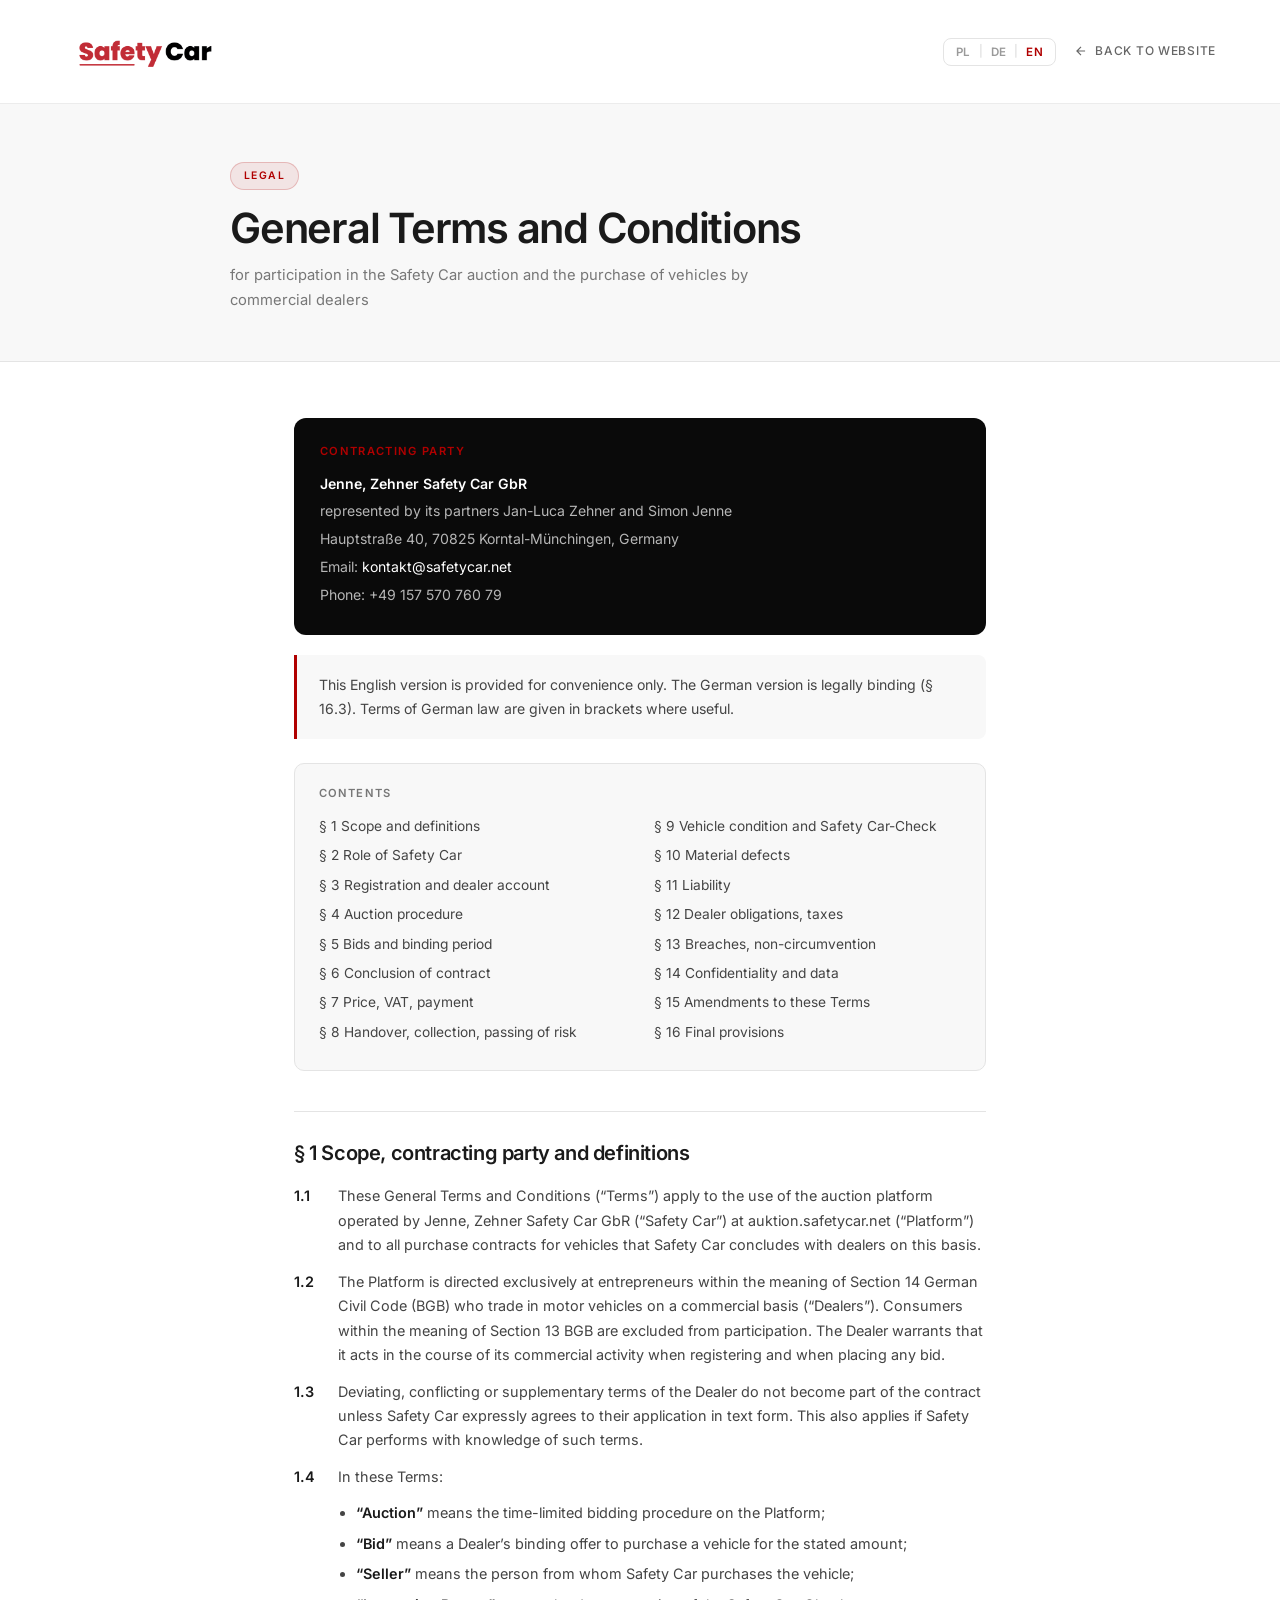
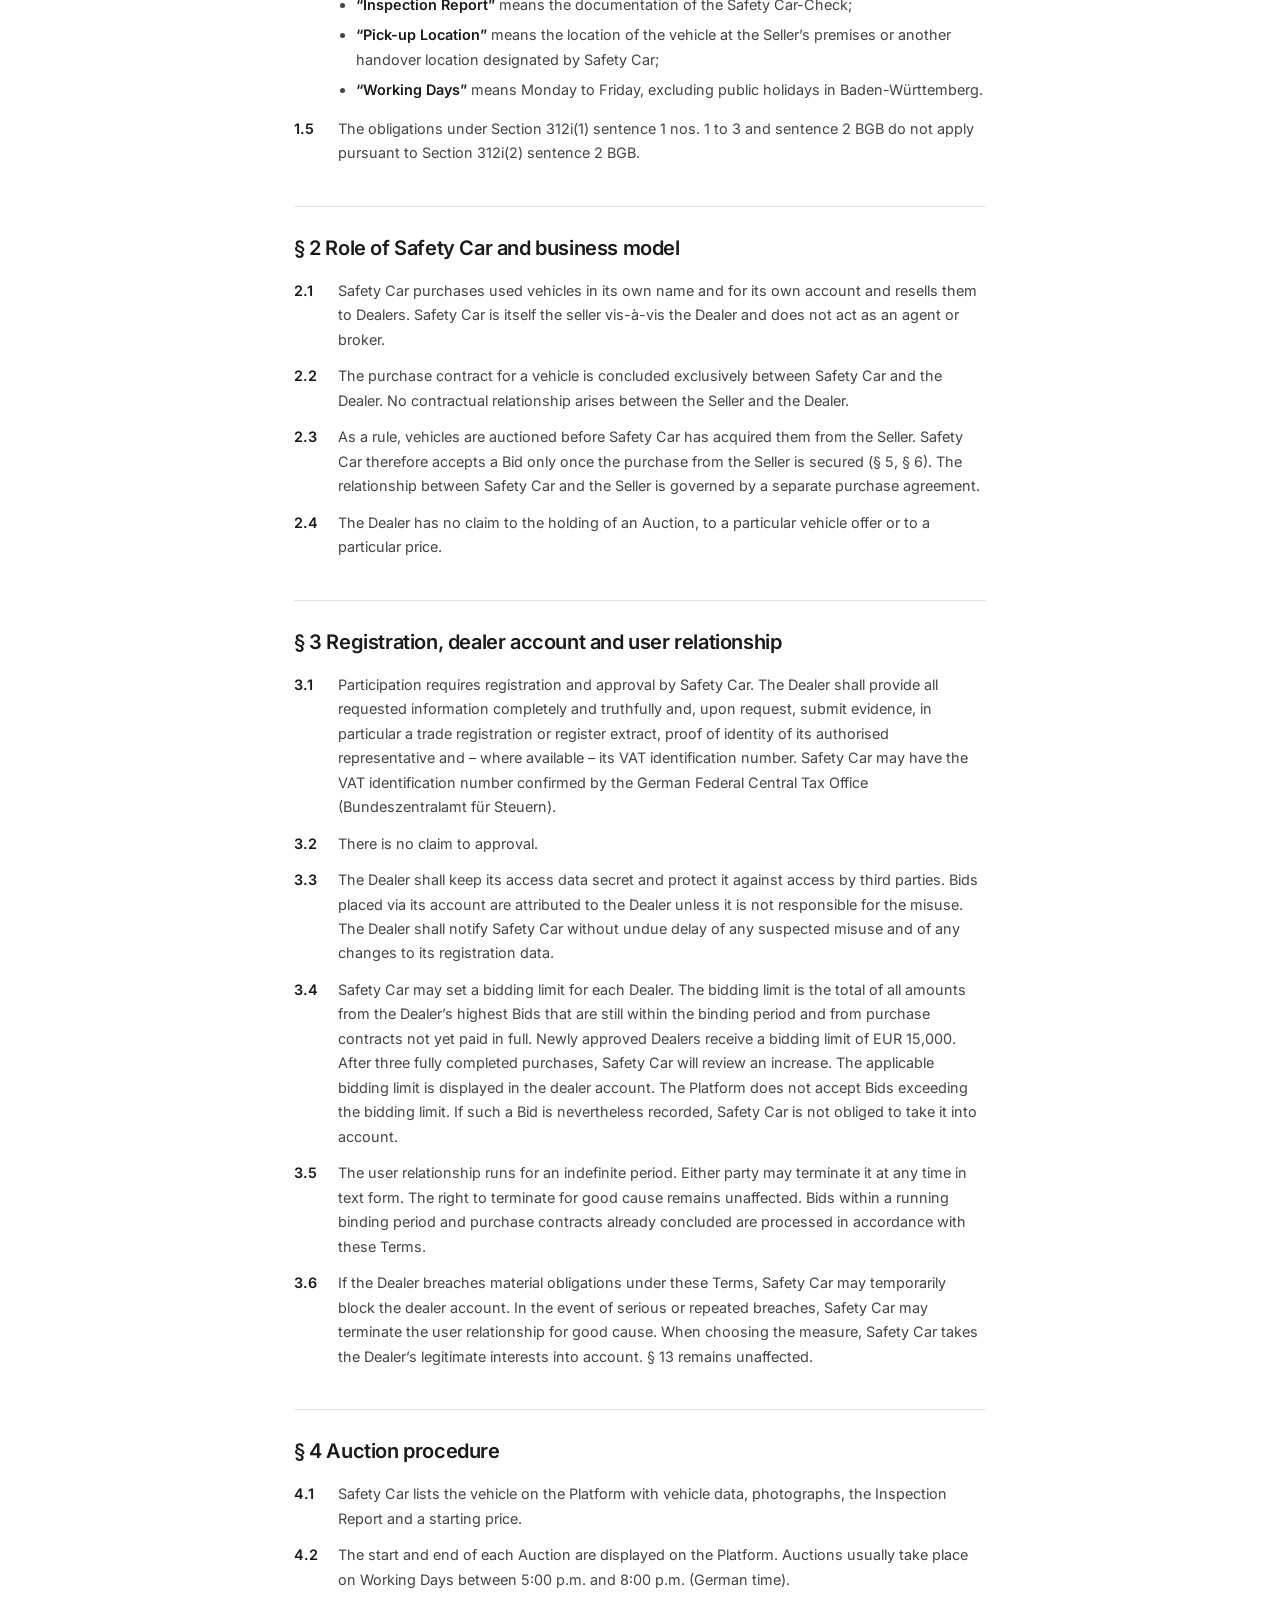
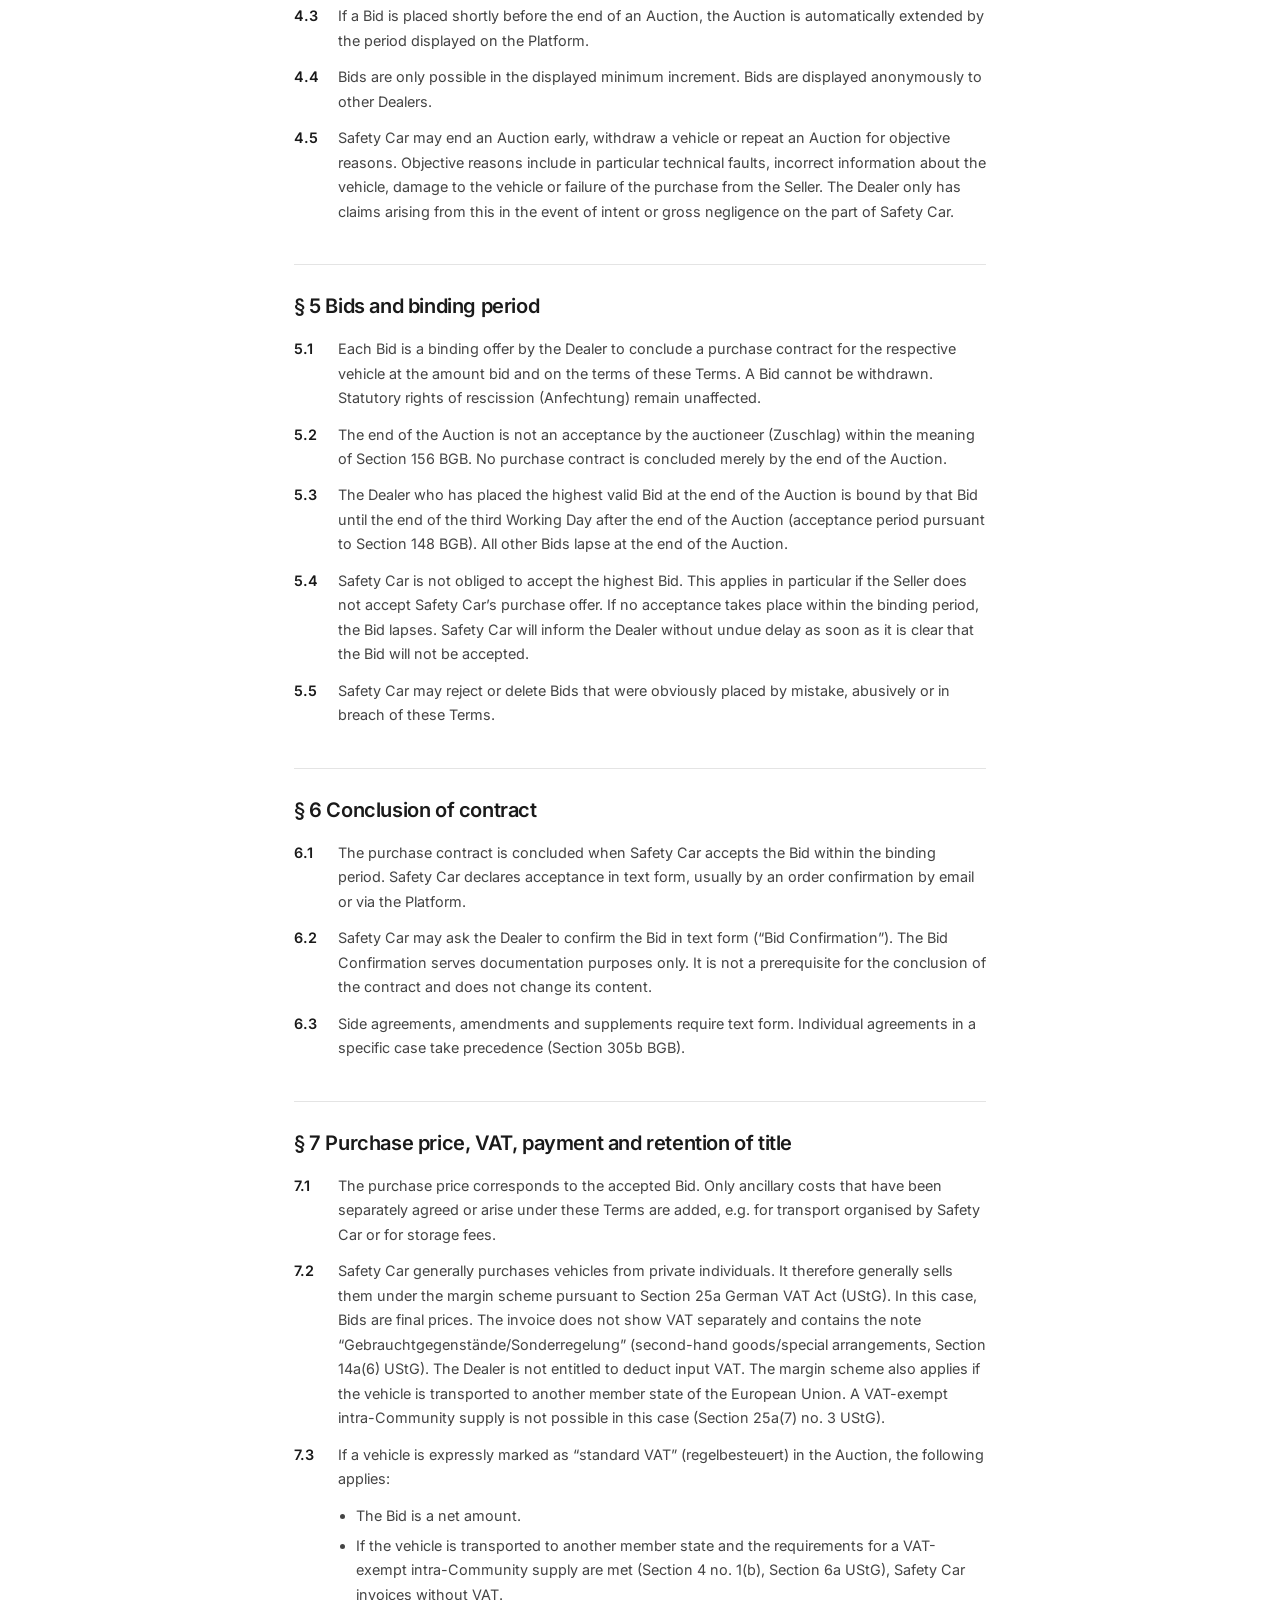
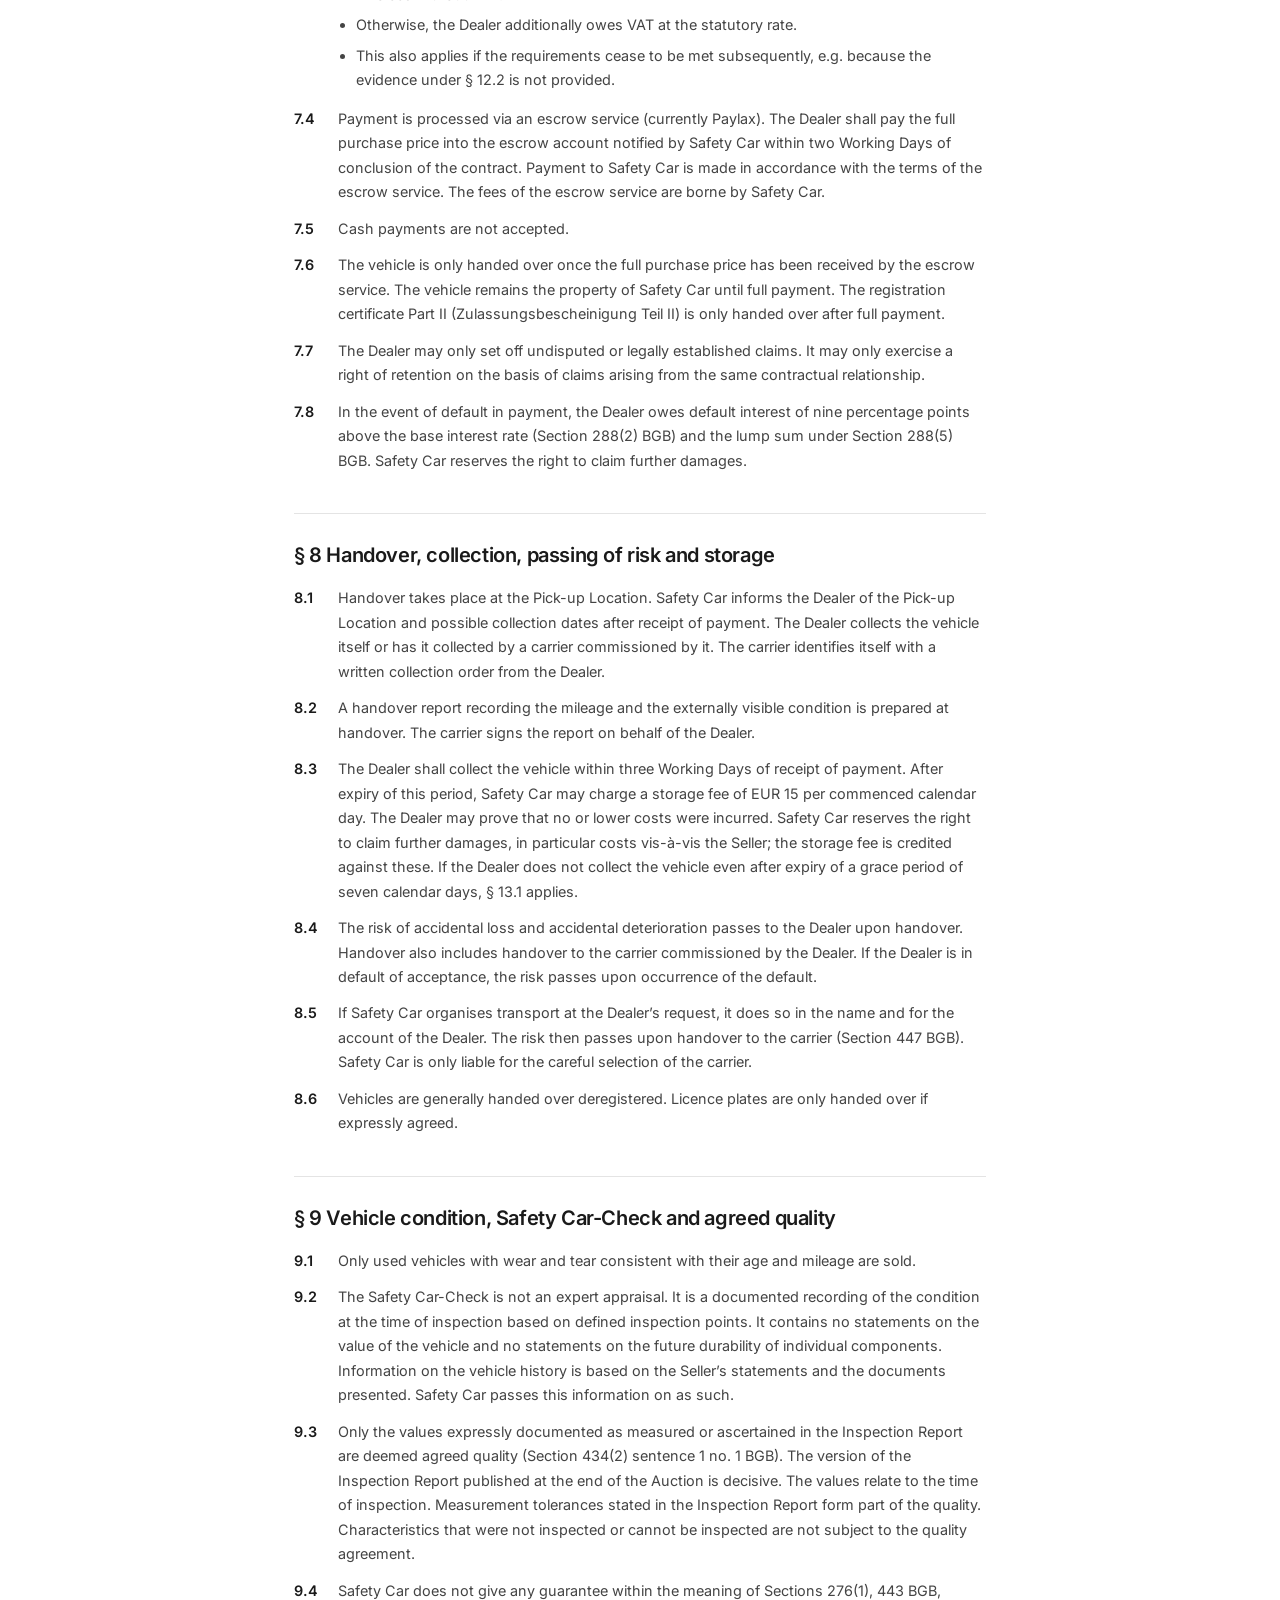
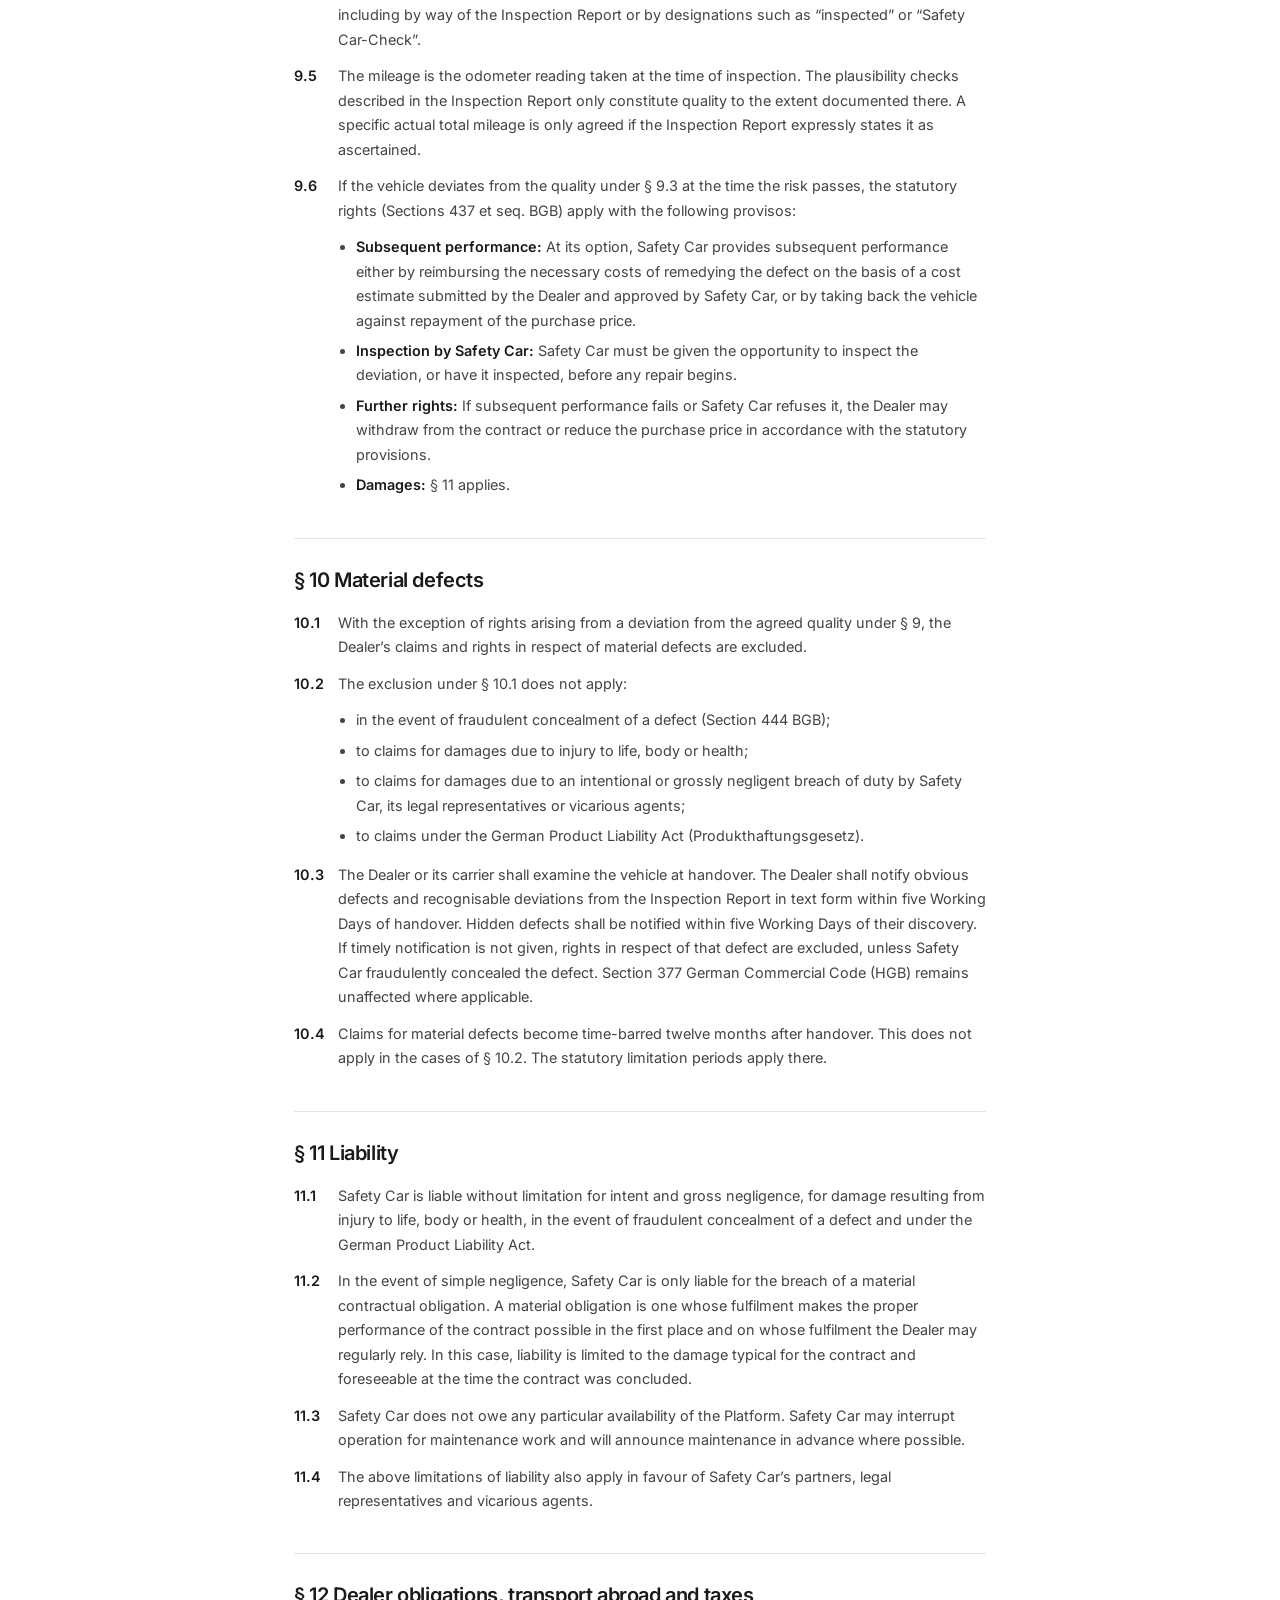
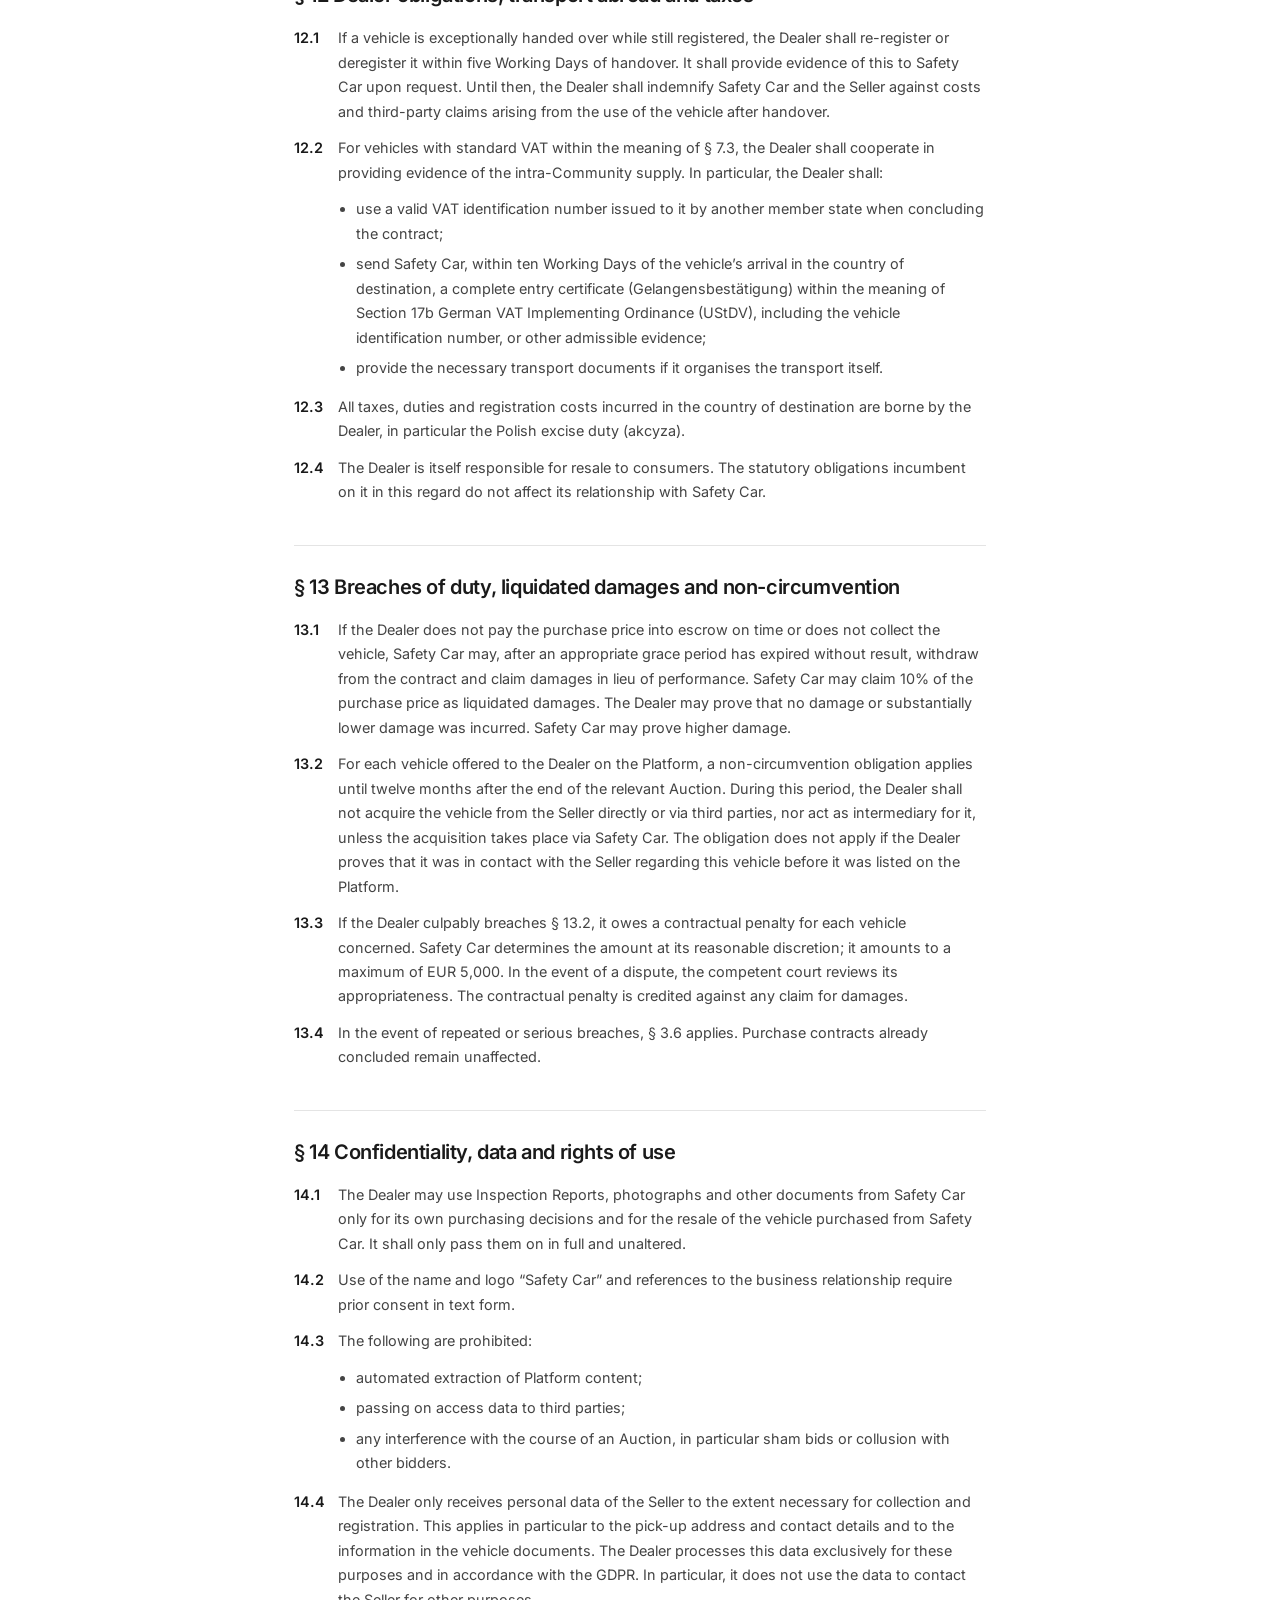
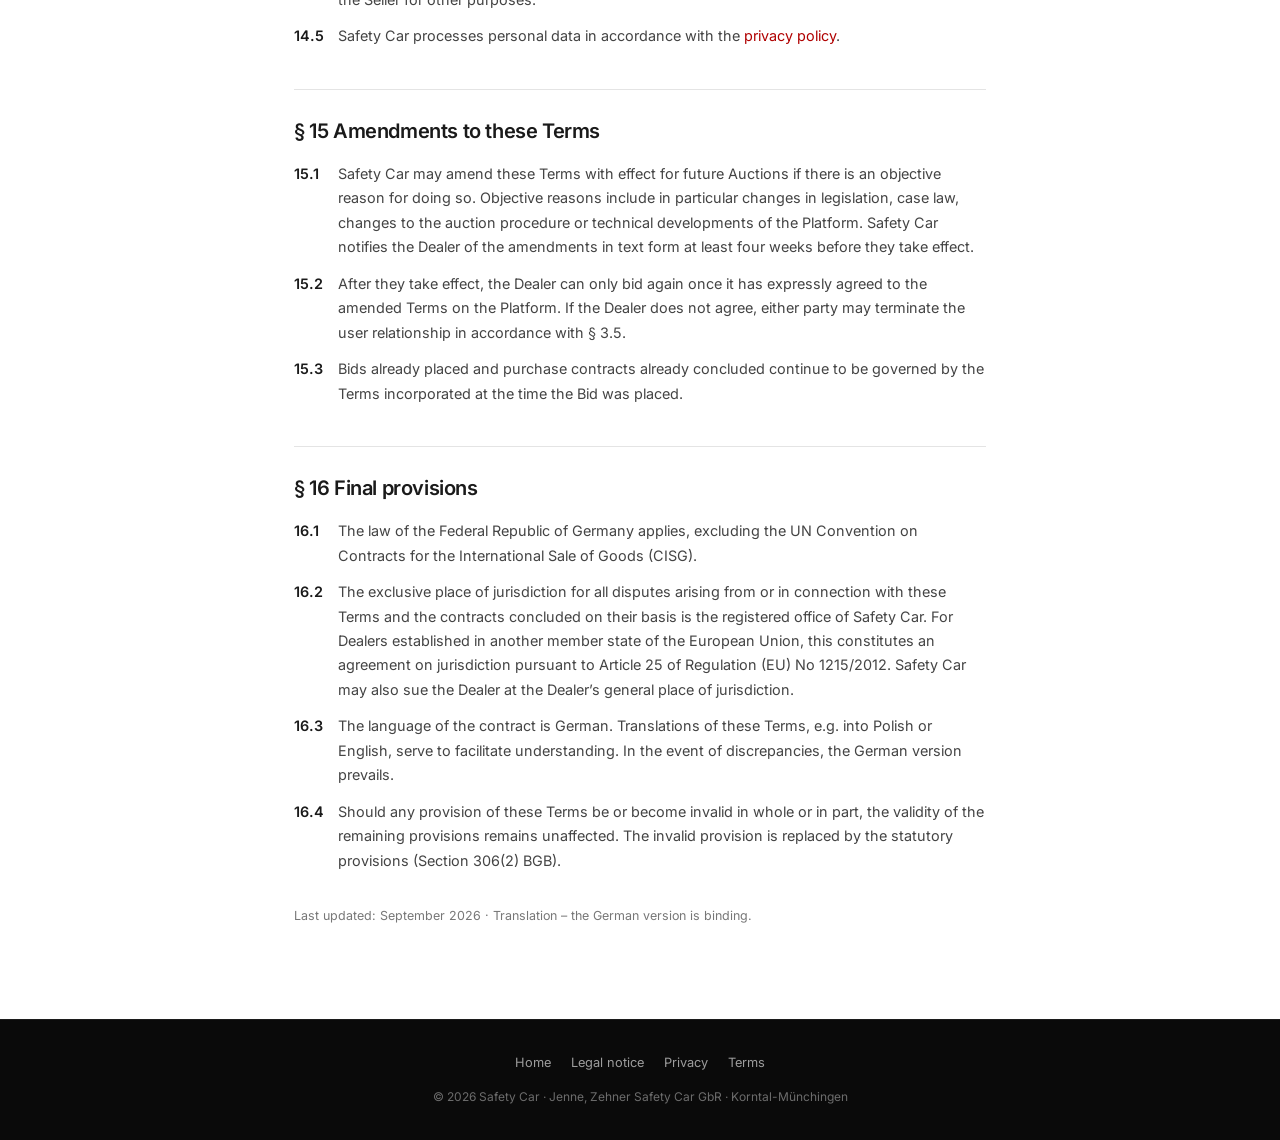
==== commit d6527881: "Add files via upload" ====
--- a/agb.html
+++ b/agb.html
@@ -4,7 +4,7 @@
   <meta charset="UTF-8" />
   <meta name="viewport" content="width=device-width, initial-scale=1.0" />
   <title>AGB – Safety Car</title>
-  <meta name="description" content="Allgemeine Geschäftsbedingungen der Jenne, Zehner Safety Car GbR für die Teilnahme an der Safety Car-Auktion und den Kauf von Fahrzeugen durch gewerbliche Händler." />
+  <meta name="description" content="Allgemeine Geschäftsbedingungen der Jenne, Zehner Safety Car GbR für die Teilnahme an der Safety Car-Auktion und den Kauf von Fahrzeugen durch gewerbliche Händler. Terms and Conditions · Ogólne Warunki Handlowe." />
   <link rel="stylesheet" href="fonts.css" />
   <style>
     *, *::before, *::after { box-sizing: border-box; margin: 0; padding: 0; }
@@ -71,27 +71,48 @@
       .ds-hero { padding:0 0 16px; background:none; }
       .ds-content { padding:0; max-width:none; }
     }
+
+    .top-right { display:flex; align-items:center; gap:18px; }
+    .lang { display:inline-flex; align-items:center; gap:2px; border:1px solid var(--border); border-radius:8px; padding:3px 6px; background:#fff; }
+    .lang button { font-family:'Montserrat',sans-serif; font-weight:700; font-size:.72rem; letter-spacing:.03em; color:#9a9a9a; background:none; border:none; cursor:pointer; padding:3px 6px; border-radius:5px; }
+    .lang button.active { color:var(--red); }
+    .lang .sep { color:#d5d5d5; font-size:.72rem; }
+    body.l-de [data-l]:not([data-l="de"]),
+    body.l-en [data-l]:not([data-l="en"]),
+    body.l-pl [data-l]:not([data-l="pl"]) { display:none !important; }
+    @media(max-width:560px){ .back-link .bl-text { display:none; } .ds-header { height:80px; } .ds-header .logo-img { height:38px; } }
+    @media print { .lang { display:none; } }
   </style>
 </head>
-<body>
+<body class="l-de">
 
 <header class="ds-header">
-  <a href="index.html" aria-label="Safety Car – Zur Startseite"><img src="logo.png" alt="Safety Car" class="logo-img"></a>
-  <a href="index.html" class="back-link">
-    <svg width="14" height="14" viewBox="0 0 24 24"><path d="M19 12H5M12 19l-7-7 7-7"/></svg>
-    Zurück zur Webseite
-  </a>
+  <a href="index.html" aria-label="Safety Car"><img src="logo.png" alt="Safety Car" class="logo-img"></a>
+  <div class="top-right">
+    <div class="lang" role="group" aria-label="Sprache / Language / Język">
+      <button type="button" data-lang="pl">PL</button><span class="sep">|</span>
+      <button type="button" data-lang="de">DE</button><span class="sep">|</span>
+      <button type="button" data-lang="en">EN</button>
+    </div>
+    <a href="index.html" class="back-link">
+      <svg width="14" height="14" viewBox="0 0 24 24"><path d="M19 12H5M12 19l-7-7 7-7"/></svg>
+      <span class="bl-text"><span data-l="de">Zurück zur Webseite</span><span data-l="en">Back to website</span><span data-l="pl">Powrót do strony</span></span>
+    </a>
+  </div>
 </header>
 
 <section class="ds-hero">
   <div class="ds-hero-inner">
-    <span class="ds-tag">Rechtliches</span>
-    <h1>Allgemeine Geschäfts&shy;bedingungen</h1>
-    <p>für die Teilnahme an der Safety Car-Auktion und den Kauf von Fahrzeugen durch gewerbliche Händler</p>
+    <span class="ds-tag"><span data-l="de">Rechtliches</span><span data-l="en">Legal</span><span data-l="pl">Informacje prawne</span></span>
+    <h1><span data-l="de">Allgemeine Geschäfts&shy;bedingungen</span><span data-l="en">General Terms and Conditions</span><span data-l="pl">Ogólne Warunki Handlowe</span></h1>
+    <p data-l="de">für die Teilnahme an der Safety Car-Auktion und den Kauf von Fahrzeugen durch gewerbliche Händler</p>
+    <p data-l="en">for participation in the Safety Car auction and the purchase of vehicles by commercial dealers</p>
+    <p data-l="pl">dotyczące udziału w aukcji Safety Car oraz zakupu pojazdów przez dealerów prowadzących działalność gospodarczą</p>
   </div>
 </section>
 
 <main class="ds-content">
+<div data-l="de" lang="de">
 
   <div class="ds-resp">
     <p style="font-family:'Montserrat',sans-serif;font-weight:600;font-size:.7rem;letter-spacing:.12em;text-transform:uppercase;color:#B00000;margin-bottom:10px;">Vertragspartner</p>
@@ -286,17 +307,405 @@
 
   <p style="margin-top:32px;font-size:.78rem;color:var(--muted);">Stand: September 2026</p>
 
+</div>
+<div data-l="en" lang="en">
+  <div class="ds-resp">
+    <p style="font-family:'Montserrat',sans-serif;font-weight:600;font-size:.7rem;letter-spacing:.12em;text-transform:uppercase;color:#B00000;margin-bottom:10px;">Contracting party</p>
+    <p><strong>Jenne, Zehner Safety Car GbR</strong></p>
+    <p>represented by its partners Jan-Luca Zehner and Simon Jenne</p>
+    <p>Hauptstraße 40, 70825 Korntal-Münchingen, Germany</p>
+    <p>Email: <a href="mailto:kontakt@safetycar.net">kontakt@safetycar.net</a></p>
+    <p>Phone: <a href="tel:+4915757076079" style="color:rgba(255,255,255,.7);">+49 157 570 760 79</a></p>
+  </div>
+
+  <div class="ds-box" style="margin-top:20px">
+    <p>This English version is provided for convenience only. The German version is legally binding (§ 16.3). Terms of German law are given in brackets where useful.</p>
+  </div>
+
+  <nav class="ds-toc" aria-label="Contents">
+    <p>Contents</p>
+    <ol>
+      <li><a href="#en-p1">§ 1 Scope and definitions</a></li>
+      <li><a href="#en-p2">§ 2 Role of Safety Car</a></li>
+      <li><a href="#en-p3">§ 3 Registration and dealer account</a></li>
+      <li><a href="#en-p4">§ 4 Auction procedure</a></li>
+      <li><a href="#en-p5">§ 5 Bids and binding period</a></li>
+      <li><a href="#en-p6">§ 6 Conclusion of contract</a></li>
+      <li><a href="#en-p7">§ 7 Price, VAT, payment</a></li>
+      <li><a href="#en-p8">§ 8 Handover, collection, passing of risk</a></li>
+      <li><a href="#en-p9">§ 9 Vehicle condition and Safety Car-Check</a></li>
+      <li><a href="#en-p10">§ 10 Material defects</a></li>
+      <li><a href="#en-p11">§ 11 Liability</a></li>
+      <li><a href="#en-p12">§ 12 Dealer obligations, taxes</a></li>
+      <li><a href="#en-p13">§ 13 Breaches, non-circumvention</a></li>
+      <li><a href="#en-p14">§ 14 Confidentiality and data</a></li>
+      <li><a href="#en-p15">§ 15 Amendments to these Terms</a></li>
+      <li><a href="#en-p16">§ 16 Final provisions</a></li>
+    </ol>
+  </nav>
+
+  <h2 id="en-p1">§ 1 Scope, contracting party and definitions</h2>
+  <p class="cl"><span class="n">1.1</span>These General Terms and Conditions (“Terms”) apply to the use of the auction platform operated by Jenne, Zehner Safety Car GbR (“Safety Car”) at auktion.safetycar.net (“Platform”) and to all purchase contracts for vehicles that Safety Car concludes with dealers on this basis.</p>
+  <p class="cl"><span class="n">1.2</span>The Platform is directed exclusively at entrepreneurs within the meaning of Section 14 German Civil Code (BGB) who trade in motor vehicles on a commercial basis (“Dealers”). Consumers within the meaning of Section 13 BGB are excluded from participation. The Dealer warrants that it acts in the course of its commercial activity when registering and when placing any bid.</p>
+  <p class="cl"><span class="n">1.3</span>Deviating, conflicting or supplementary terms of the Dealer do not become part of the contract unless Safety Car expressly agrees to their application in text form. This also applies if Safety Car performs with knowledge of such terms.</p>
+  <p class="cl"><span class="n">1.4</span>In these Terms:</p>
+  <ul>
+    <li><strong>“Auction”</strong> means the time-limited bidding procedure on the Platform;</li>
+    <li><strong>“Bid”</strong> means a Dealer’s binding offer to purchase a vehicle for the stated amount;</li>
+    <li><strong>“Seller”</strong> means the person from whom Safety Car purchases the vehicle;</li>
+    <li><strong>“Inspection Report”</strong> means the documentation of the Safety Car-Check;</li>
+    <li><strong>“Pick-up Location”</strong> means the location of the vehicle at the Seller’s premises or another handover location designated by Safety Car;</li>
+    <li><strong>“Working Days”</strong> means Monday to Friday, excluding public holidays in Baden-Württemberg.</li>
+  </ul>
+  <p class="cl"><span class="n">1.5</span>The obligations under Section 312i(1) sentence 1 nos. 1 to 3 and sentence 2 BGB do not apply pursuant to Section 312i(2) sentence 2 BGB.</p>
+
+  <h2 id="en-p2">§ 2 Role of Safety Car and business model</h2>
+  <p class="cl"><span class="n">2.1</span>Safety Car purchases used vehicles in its own name and for its own account and resells them to Dealers. Safety Car is itself the seller vis-à-vis the Dealer and does not act as an agent or broker.</p>
+  <p class="cl"><span class="n">2.2</span>The purchase contract for a vehicle is concluded exclusively between Safety Car and the Dealer. No contractual relationship arises between the Seller and the Dealer.</p>
+  <p class="cl"><span class="n">2.3</span>As a rule, vehicles are auctioned before Safety Car has acquired them from the Seller. Safety Car therefore accepts a Bid only once the purchase from the Seller is secured (§ 5, § 6). The relationship between Safety Car and the Seller is governed by a separate purchase agreement.</p>
+  <p class="cl"><span class="n">2.4</span>The Dealer has no claim to the holding of an Auction, to a particular vehicle offer or to a particular price.</p>
+
+  <h2 id="en-p3">§ 3 Registration, dealer account and user relationship</h2>
+  <p class="cl"><span class="n">3.1</span>Participation requires registration and approval by Safety Car. The Dealer shall provide all requested information completely and truthfully and, upon request, submit evidence, in particular a trade registration or register extract, proof of identity of its authorised representative and – where available – its VAT identification number. Safety Car may have the VAT identification number confirmed by the German Federal Central Tax Office (Bundeszentralamt für Steuern).</p>
+  <p class="cl"><span class="n">3.2</span>There is no claim to approval.</p>
+  <p class="cl"><span class="n">3.3</span>The Dealer shall keep its access data secret and protect it against access by third parties. Bids placed via its account are attributed to the Dealer unless it is not responsible for the misuse. The Dealer shall notify Safety Car without undue delay of any suspected misuse and of any changes to its registration data.</p>
+  <p class="cl"><span class="n">3.4</span>Safety Car may set a bidding limit for each Dealer. The bidding limit is the total of all amounts from the Dealer’s highest Bids that are still within the binding period and from purchase contracts not yet paid in full. Newly approved Dealers receive a bidding limit of EUR 15,000. After three fully completed purchases, Safety Car will review an increase. The applicable bidding limit is displayed in the dealer account. The Platform does not accept Bids exceeding the bidding limit. If such a Bid is nevertheless recorded, Safety Car is not obliged to take it into account.</p>
+  <p class="cl"><span class="n">3.5</span>The user relationship runs for an indefinite period. Either party may terminate it at any time in text form. The right to terminate for good cause remains unaffected. Bids within a running binding period and purchase contracts already concluded are processed in accordance with these Terms.</p>
+  <p class="cl"><span class="n">3.6</span>If the Dealer breaches material obligations under these Terms, Safety Car may temporarily block the dealer account. In the event of serious or repeated breaches, Safety Car may terminate the user relationship for good cause. When choosing the measure, Safety Car takes the Dealer’s legitimate interests into account. § 13 remains unaffected.</p>
+
+  <h2 id="en-p4">§ 4 Auction procedure</h2>
+  <p class="cl"><span class="n">4.1</span>Safety Car lists the vehicle on the Platform with vehicle data, photographs, the Inspection Report and a starting price.</p>
+  <p class="cl"><span class="n">4.2</span>The start and end of each Auction are displayed on the Platform. Auctions usually take place on Working Days between 5:00 p.m. and 8:00 p.m. (German time).</p>
+  <p class="cl"><span class="n">4.3</span>If a Bid is placed shortly before the end of an Auction, the Auction is automatically extended by the period displayed on the Platform.</p>
+  <p class="cl"><span class="n">4.4</span>Bids are only possible in the displayed minimum increment. Bids are displayed anonymously to other Dealers.</p>
+  <p class="cl"><span class="n">4.5</span>Safety Car may end an Auction early, withdraw a vehicle or repeat an Auction for objective reasons. Objective reasons include in particular technical faults, incorrect information about the vehicle, damage to the vehicle or failure of the purchase from the Seller. The Dealer only has claims arising from this in the event of intent or gross negligence on the part of Safety Car.</p>
+
+  <h2 id="en-p5">§ 5 Bids and binding period</h2>
+  <p class="cl"><span class="n">5.1</span>Each Bid is a binding offer by the Dealer to conclude a purchase contract for the respective vehicle at the amount bid and on the terms of these Terms. A Bid cannot be withdrawn. Statutory rights of rescission (Anfechtung) remain unaffected.</p>
+  <p class="cl"><span class="n">5.2</span>The end of the Auction is not an acceptance by the auctioneer (Zuschlag) within the meaning of Section 156 BGB. No purchase contract is concluded merely by the end of the Auction.</p>
+  <p class="cl"><span class="n">5.3</span>The Dealer who has placed the highest valid Bid at the end of the Auction is bound by that Bid until the end of the third Working Day after the end of the Auction (acceptance period pursuant to Section 148 BGB). All other Bids lapse at the end of the Auction.</p>
+  <p class="cl"><span class="n">5.4</span>Safety Car is not obliged to accept the highest Bid. This applies in particular if the Seller does not accept Safety Car’s purchase offer. If no acceptance takes place within the binding period, the Bid lapses. Safety Car will inform the Dealer without undue delay as soon as it is clear that the Bid will not be accepted.</p>
+  <p class="cl"><span class="n">5.5</span>Safety Car may reject or delete Bids that were obviously placed by mistake, abusively or in breach of these Terms.</p>
+
+  <h2 id="en-p6">§ 6 Conclusion of contract</h2>
+  <p class="cl"><span class="n">6.1</span>The purchase contract is concluded when Safety Car accepts the Bid within the binding period. Safety Car declares acceptance in text form, usually by an order confirmation by email or via the Platform.</p>
+  <p class="cl"><span class="n">6.2</span>Safety Car may ask the Dealer to confirm the Bid in text form (“Bid Confirmation”). The Bid Confirmation serves documentation purposes only. It is not a prerequisite for the conclusion of the contract and does not change its content.</p>
+  <p class="cl"><span class="n">6.3</span>Side agreements, amendments and supplements require text form. Individual agreements in a specific case take precedence (Section 305b BGB).</p>
+
+  <h2 id="en-p7">§ 7 Purchase price, VAT, payment and retention of title</h2>
+  <p class="cl"><span class="n">7.1</span>The purchase price corresponds to the accepted Bid. Only ancillary costs that have been separately agreed or arise under these Terms are added, e.g. for transport organised by Safety Car or for storage fees.</p>
+  <p class="cl"><span class="n">7.2</span>Safety Car generally purchases vehicles from private individuals. It therefore generally sells them under the margin scheme pursuant to Section 25a German VAT Act (UStG). In this case, Bids are final prices. The invoice does not show VAT separately and contains the note “Gebrauchtgegenstände/Sonderregelung” (second-hand goods/special arrangements, Section 14a(6) UStG). The Dealer is not entitled to deduct input VAT. The margin scheme also applies if the vehicle is transported to another member state of the European Union. A VAT-exempt intra-Community supply is not possible in this case (Section 25a(7) no. 3 UStG).</p>
+  <p class="cl"><span class="n">7.3</span>If a vehicle is expressly marked as “standard VAT” (regelbesteuert) in the Auction, the following applies:</p>
+  <ul>
+    <li>The Bid is a net amount.</li>
+    <li>If the vehicle is transported to another member state and the requirements for a VAT-exempt intra-Community supply are met (Section 4 no. 1(b), Section 6a UStG), Safety Car invoices without VAT.</li>
+    <li>Otherwise, the Dealer additionally owes VAT at the statutory rate.</li>
+    <li>This also applies if the requirements cease to be met subsequently, e.g. because the evidence under § 12.2 is not provided.</li>
+  </ul>
+  <p class="cl"><span class="n">7.4</span>Payment is processed via an escrow service (currently Paylax). The Dealer shall pay the full purchase price into the escrow account notified by Safety Car within two Working Days of conclusion of the contract. Payment to Safety Car is made in accordance with the terms of the escrow service. The fees of the escrow service are borne by Safety Car.</p>
+  <p class="cl"><span class="n">7.5</span>Cash payments are not accepted.</p>
+  <p class="cl"><span class="n">7.6</span>The vehicle is only handed over once the full purchase price has been received by the escrow service. The vehicle remains the property of Safety Car until full payment. The registration certificate Part II (Zulassungsbescheinigung Teil II) is only handed over after full payment.</p>
+  <p class="cl"><span class="n">7.7</span>The Dealer may only set off undisputed or legally established claims. It may only exercise a right of retention on the basis of claims arising from the same contractual relationship.</p>
+  <p class="cl"><span class="n">7.8</span>In the event of default in payment, the Dealer owes default interest of nine percentage points above the base interest rate (Section 288(2) BGB) and the lump sum under Section 288(5) BGB. Safety Car reserves the right to claim further damages.</p>
+
+  <h2 id="en-p8">§ 8 Handover, collection, passing of risk and storage</h2>
+  <p class="cl"><span class="n">8.1</span>Handover takes place at the Pick-up Location. Safety Car informs the Dealer of the Pick-up Location and possible collection dates after receipt of payment. The Dealer collects the vehicle itself or has it collected by a carrier commissioned by it. The carrier identifies itself with a written collection order from the Dealer.</p>
+  <p class="cl"><span class="n">8.2</span>A handover report recording the mileage and the externally visible condition is prepared at handover. The carrier signs the report on behalf of the Dealer.</p>
+  <p class="cl"><span class="n">8.3</span>The Dealer shall collect the vehicle within three Working Days of receipt of payment. After expiry of this period, Safety Car may charge a storage fee of EUR 15 per commenced calendar day. The Dealer may prove that no or lower costs were incurred. Safety Car reserves the right to claim further damages, in particular costs vis-à-vis the Seller; the storage fee is credited against these. If the Dealer does not collect the vehicle even after expiry of a grace period of seven calendar days, § 13.1 applies.</p>
+  <p class="cl"><span class="n">8.4</span>The risk of accidental loss and accidental deterioration passes to the Dealer upon handover. Handover also includes handover to the carrier commissioned by the Dealer. If the Dealer is in default of acceptance, the risk passes upon occurrence of the default.</p>
+  <p class="cl"><span class="n">8.5</span>If Safety Car organises transport at the Dealer’s request, it does so in the name and for the account of the Dealer. The risk then passes upon handover to the carrier (Section 447 BGB). Safety Car is only liable for the careful selection of the carrier.</p>
+  <p class="cl"><span class="n">8.6</span>Vehicles are generally handed over deregistered. Licence plates are only handed over if expressly agreed.</p>
+
+  <h2 id="en-p9">§ 9 Vehicle condition, Safety Car-Check and agreed quality</h2>
+  <p class="cl"><span class="n">9.1</span>Only used vehicles with wear and tear consistent with their age and mileage are sold.</p>
+  <p class="cl"><span class="n">9.2</span>The Safety Car-Check is not an expert appraisal. It is a documented recording of the condition at the time of inspection based on defined inspection points. It contains no statements on the value of the vehicle and no statements on the future durability of individual components. Information on the vehicle history is based on the Seller’s statements and the documents presented. Safety Car passes this information on as such.</p>
+  <p class="cl"><span class="n">9.3</span>Only the values expressly documented as measured or ascertained in the Inspection Report are deemed agreed quality (Section 434(2) sentence 1 no. 1 BGB). The version of the Inspection Report published at the end of the Auction is decisive. The values relate to the time of inspection. Measurement tolerances stated in the Inspection Report form part of the quality. Characteristics that were not inspected or cannot be inspected are not subject to the quality agreement.</p>
+  <p class="cl"><span class="n">9.4</span>Safety Car does not give any guarantee within the meaning of Sections 276(1), 443 BGB, including by way of the Inspection Report or by designations such as “inspected” or “Safety Car-Check”.</p>
+  <p class="cl"><span class="n">9.5</span>The mileage is the odometer reading taken at the time of inspection. The plausibility checks described in the Inspection Report only constitute quality to the extent documented there. A specific actual total mileage is only agreed if the Inspection Report expressly states it as ascertained.</p>
+  <p class="cl"><span class="n">9.6</span>If the vehicle deviates from the quality under § 9.3 at the time the risk passes, the statutory rights (Sections 437 et seq. BGB) apply with the following provisos:</p>
+  <ul>
+    <li><strong>Subsequent performance:</strong> At its option, Safety Car provides subsequent performance either by reimbursing the necessary costs of remedying the defect on the basis of a cost estimate submitted by the Dealer and approved by Safety Car, or by taking back the vehicle against repayment of the purchase price.</li>
+    <li><strong>Inspection by Safety Car:</strong> Safety Car must be given the opportunity to inspect the deviation, or have it inspected, before any repair begins.</li>
+    <li><strong>Further rights:</strong> If subsequent performance fails or Safety Car refuses it, the Dealer may withdraw from the contract or reduce the purchase price in accordance with the statutory provisions.</li>
+    <li><strong>Damages:</strong> § 11 applies.</li>
+  </ul>
+
+  <h2 id="en-p10">§ 10 Material defects</h2>
+  <p class="cl"><span class="n">10.1</span>With the exception of rights arising from a deviation from the agreed quality under § 9, the Dealer’s claims and rights in respect of material defects are excluded.</p>
+  <p class="cl"><span class="n">10.2</span>The exclusion under § 10.1 does not apply:</p>
+  <ul>
+    <li>in the event of fraudulent concealment of a defect (Section 444 BGB);</li>
+    <li>to claims for damages due to injury to life, body or health;</li>
+    <li>to claims for damages due to an intentional or grossly negligent breach of duty by Safety Car, its legal representatives or vicarious agents;</li>
+    <li>to claims under the German Product Liability Act (Produkthaftungsgesetz).</li>
+  </ul>
+  <p class="cl"><span class="n">10.3</span>The Dealer or its carrier shall examine the vehicle at handover. The Dealer shall notify obvious defects and recognisable deviations from the Inspection Report in text form within five Working Days of handover. Hidden defects shall be notified within five Working Days of their discovery. If timely notification is not given, rights in respect of that defect are excluded, unless Safety Car fraudulently concealed the defect. Section 377 German Commercial Code (HGB) remains unaffected where applicable.</p>
+  <p class="cl"><span class="n">10.4</span>Claims for material defects become time-barred twelve months after handover. This does not apply in the cases of § 10.2. The statutory limitation periods apply there.</p>
+
+  <h2 id="en-p11">§ 11 Liability</h2>
+  <p class="cl"><span class="n">11.1</span>Safety Car is liable without limitation for intent and gross negligence, for damage resulting from injury to life, body or health, in the event of fraudulent concealment of a defect and under the German Product Liability Act.</p>
+  <p class="cl"><span class="n">11.2</span>In the event of simple negligence, Safety Car is only liable for the breach of a material contractual obligation. A material obligation is one whose fulfilment makes the proper performance of the contract possible in the first place and on whose fulfilment the Dealer may regularly rely. In this case, liability is limited to the damage typical for the contract and foreseeable at the time the contract was concluded.</p>
+  <p class="cl"><span class="n">11.3</span>Safety Car does not owe any particular availability of the Platform. Safety Car may interrupt operation for maintenance work and will announce maintenance in advance where possible.</p>
+  <p class="cl"><span class="n">11.4</span>The above limitations of liability also apply in favour of Safety Car’s partners, legal representatives and vicarious agents.</p>
+
+  <h2 id="en-p12">§ 12 Dealer obligations, transport abroad and taxes</h2>
+  <p class="cl"><span class="n">12.1</span>If a vehicle is exceptionally handed over while still registered, the Dealer shall re-register or deregister it within five Working Days of handover. It shall provide evidence of this to Safety Car upon request. Until then, the Dealer shall indemnify Safety Car and the Seller against costs and third-party claims arising from the use of the vehicle after handover.</p>
+  <p class="cl"><span class="n">12.2</span>For vehicles with standard VAT within the meaning of § 7.3, the Dealer shall cooperate in providing evidence of the intra-Community supply. In particular, the Dealer shall:</p>
+  <ul>
+    <li>use a valid VAT identification number issued to it by another member state when concluding the contract;</li>
+    <li>send Safety Car, within ten Working Days of the vehicle’s arrival in the country of destination, a complete entry certificate (Gelangensbestätigung) within the meaning of Section 17b German VAT Implementing Ordinance (UStDV), including the vehicle identification number, or other admissible evidence;</li>
+    <li>provide the necessary transport documents if it organises the transport itself.</li>
+  </ul>
+  <p class="cl"><span class="n">12.3</span>All taxes, duties and registration costs incurred in the country of destination are borne by the Dealer, in particular the Polish excise duty (akcyza).</p>
+  <p class="cl"><span class="n">12.4</span>The Dealer is itself responsible for resale to consumers. The statutory obligations incumbent on it in this regard do not affect its relationship with Safety Car.</p>
+
+  <h2 id="en-p13">§ 13 Breaches of duty, liquidated damages and non-circumvention</h2>
+  <p class="cl"><span class="n">13.1</span>If the Dealer does not pay the purchase price into escrow on time or does not collect the vehicle, Safety Car may, after an appropriate grace period has expired without result, withdraw from the contract and claim damages in lieu of performance. Safety Car may claim 10% of the purchase price as liquidated damages. The Dealer may prove that no damage or substantially lower damage was incurred. Safety Car may prove higher damage.</p>
+  <p class="cl"><span class="n">13.2</span>For each vehicle offered to the Dealer on the Platform, a non-circumvention obligation applies until twelve months after the end of the relevant Auction. During this period, the Dealer shall not acquire the vehicle from the Seller directly or via third parties, nor act as intermediary for it, unless the acquisition takes place via Safety Car. The obligation does not apply if the Dealer proves that it was in contact with the Seller regarding this vehicle before it was listed on the Platform.</p>
+  <p class="cl"><span class="n">13.3</span>If the Dealer culpably breaches § 13.2, it owes a contractual penalty for each vehicle concerned. Safety Car determines the amount at its reasonable discretion; it amounts to a maximum of EUR 5,000. In the event of a dispute, the competent court reviews its appropriateness. The contractual penalty is credited against any claim for damages.</p>
+  <p class="cl"><span class="n">13.4</span>In the event of repeated or serious breaches, § 3.6 applies. Purchase contracts already concluded remain unaffected.</p>
+
+  <h2 id="en-p14">§ 14 Confidentiality, data and rights of use</h2>
+  <p class="cl"><span class="n">14.1</span>The Dealer may use Inspection Reports, photographs and other documents from Safety Car only for its own purchasing decisions and for the resale of the vehicle purchased from Safety Car. It shall only pass them on in full and unaltered.</p>
+  <p class="cl"><span class="n">14.2</span>Use of the name and logo “Safety Car” and references to the business relationship require prior consent in text form.</p>
+  <p class="cl"><span class="n">14.3</span>The following are prohibited:</p>
+  <ul>
+    <li>automated extraction of Platform content;</li>
+    <li>passing on access data to third parties;</li>
+    <li>any interference with the course of an Auction, in particular sham bids or collusion with other bidders.</li>
+  </ul>
+  <p class="cl"><span class="n">14.4</span>The Dealer only receives personal data of the Seller to the extent necessary for collection and registration. This applies in particular to the pick-up address and contact details and to the information in the vehicle documents. The Dealer processes this data exclusively for these purposes and in accordance with the GDPR. In particular, it does not use the data to contact the Seller for other purposes.</p>
+  <p class="cl"><span class="n">14.5</span>Safety Car processes personal data in accordance with the <a href="datenschutz.html?lang=en">privacy policy</a>.</p>
+
+  <h2 id="en-p15">§ 15 Amendments to these Terms</h2>
+  <p class="cl"><span class="n">15.1</span>Safety Car may amend these Terms with effect for future Auctions if there is an objective reason for doing so. Objective reasons include in particular changes in legislation, case law, changes to the auction procedure or technical developments of the Platform. Safety Car notifies the Dealer of the amendments in text form at least four weeks before they take effect.</p>
+  <p class="cl"><span class="n">15.2</span>After they take effect, the Dealer can only bid again once it has expressly agreed to the amended Terms on the Platform. If the Dealer does not agree, either party may terminate the user relationship in accordance with § 3.5.</p>
+  <p class="cl"><span class="n">15.3</span>Bids already placed and purchase contracts already concluded continue to be governed by the Terms incorporated at the time the Bid was placed.</p>
+
+  <h2 id="en-p16">§ 16 Final provisions</h2>
+  <p class="cl"><span class="n">16.1</span>The law of the Federal Republic of Germany applies, excluding the UN Convention on Contracts for the International Sale of Goods (CISG).</p>
+  <p class="cl"><span class="n">16.2</span>The exclusive place of jurisdiction for all disputes arising from or in connection with these Terms and the contracts concluded on their basis is the registered office of Safety Car. For Dealers established in another member state of the European Union, this constitutes an agreement on jurisdiction pursuant to Article 25 of Regulation (EU) No 1215/2012. Safety Car may also sue the Dealer at the Dealer’s general place of jurisdiction.</p>
+  <p class="cl"><span class="n">16.3</span>The language of the contract is German. Translations of these Terms, e.g. into Polish or English, serve to facilitate understanding. In the event of discrepancies, the German version prevails.</p>
+  <p class="cl"><span class="n">16.4</span>Should any provision of these Terms be or become invalid in whole or in part, the validity of the remaining provisions remains unaffected. The invalid provision is replaced by the statutory provisions (Section 306(2) BGB).</p>
+
+  <p style="margin-top:32px;font-size:.78rem;color:var(--muted);">Last updated: September 2026 · Translation – the German version is binding.</p>
+</div>
+<div data-l="pl" lang="pl">
+  <div class="ds-resp">
+    <p style="font-family:'Montserrat',sans-serif;font-weight:600;font-size:.7rem;letter-spacing:.12em;text-transform:uppercase;color:#B00000;margin-bottom:10px;">Strona umowy</p>
+    <p><strong>Jenne, Zehner Safety Car GbR</strong></p>
+    <p>reprezentowana przez wspólników Jan-Lucę Zehnera i Simona Jennego</p>
+    <p>Hauptstraße 40, 70825 Korntal-Münchingen, Niemcy</p>
+    <p>E-mail: <a href="mailto:kontakt@safetycar.net">kontakt@safetycar.net</a></p>
+    <p>Telefon: <a href="tel:+4915757076079" style="color:rgba(255,255,255,.7);">+49 157 570 760 79</a></p>
+  </div>
+
+  <div class="ds-box" style="margin-top:20px">
+    <p>Niniejsza polska wersja służy wyłącznie lepszemu zrozumieniu. Wiążąca jest wersja niemiecka (§ 16.3). Tam, gdzie jest to pomocne, w nawiasach podano niemieckie pojęcia prawne.</p>
+  </div>
+
+  <nav class="ds-toc" aria-label="Spis treści">
+    <p>Spis treści</p>
+    <ol>
+      <li><a href="#pl-p1">§ 1 Zakres stosowania i definicje</a></li>
+      <li><a href="#pl-p2">§ 2 Rola Safety Car</a></li>
+      <li><a href="#pl-p3">§ 3 Rejestracja i konto dealera</a></li>
+      <li><a href="#pl-p4">§ 4 Przebieg aukcji</a></li>
+      <li><a href="#pl-p5">§ 5 Oferty i okres związania</a></li>
+      <li><a href="#pl-p6">§ 6 Zawarcie umowy</a></li>
+      <li><a href="#pl-p7">§ 7 Cena, VAT, płatność</a></li>
+      <li><a href="#pl-p8">§ 8 Wydanie, odbiór, przejście ryzyka</a></li>
+      <li><a href="#pl-p9">§ 9 Stan pojazdu i Safety Car-Check</a></li>
+      <li><a href="#pl-p10">§ 10 Wady fizyczne</a></li>
+      <li><a href="#pl-p11">§ 11 Odpowiedzialność</a></li>
+      <li><a href="#pl-p12">§ 12 Obowiązki dealera, podatki</a></li>
+      <li><a href="#pl-p13">§ 13 Naruszenia, zakaz obchodzenia</a></li>
+      <li><a href="#pl-p14">§ 14 Poufność i dane</a></li>
+      <li><a href="#pl-p15">§ 15 Zmiany OWH</a></li>
+      <li><a href="#pl-p16">§ 16 Postanowienia końcowe</a></li>
+    </ol>
+  </nav>
+
+  <h2 id="pl-p1">§ 1 Zakres stosowania, strona umowy i definicje</h2>
+  <p class="cl"><span class="n">1.1</span>Niniejsze Ogólne Warunki Handlowe („OWH”) mają zastosowanie do korzystania z platformy aukcyjnej prowadzonej przez Jenne, Zehner Safety Car GbR („Safety Car”) pod adresem auktion.safetycar.net („Platforma”) oraz do wszystkich umów sprzedaży pojazdów, które Safety Car zawiera na tej podstawie z dealerami.</p>
+  <p class="cl"><span class="n">1.2</span>Platforma jest skierowana wyłącznie do przedsiębiorców w rozumieniu § 14 niemieckiego kodeksu cywilnego (BGB), którzy zawodowo prowadzą handel pojazdami mechanicznymi („Dealerzy”). Konsumenci w rozumieniu § 13 BGB są wyłączeni z udziału. Dealer zapewnia, że przy rejestracji i przy każdej ofercie działa w ramach swojej działalności gospodarczej.</p>
+  <p class="cl"><span class="n">1.3</span>Odmienne, sprzeczne lub uzupełniające warunki Dealera nie stają się częścią umowy, chyba że Safety Car wyraźnie zgodzi się na ich stosowanie w formie dokumentowej (Textform). Dotyczy to również sytuacji, w której Safety Car spełnia świadczenie, wiedząc o takich warunkach.</p>
+  <p class="cl"><span class="n">1.4</span>W rozumieniu niniejszych OWH:</p>
+  <ul>
+    <li><strong>„Aukcja”</strong> oznacza ograniczoną w czasie procedurę licytacji na Platformie;</li>
+    <li><strong>„Oferta”</strong> oznacza wiążącą ofertę Dealera zakupu pojazdu za wskazaną kwotę;</li>
+    <li><strong>„Sprzedający”</strong> oznacza osobę, od której Safety Car kupuje pojazd;</li>
+    <li><strong>„Protokół kontroli”</strong> oznacza dokumentację Safety Car-Check;</li>
+    <li><strong>„Miejsce odbioru”</strong> oznacza miejsce, w którym pojazd znajduje się u Sprzedającego, lub inne miejsce wydania wskazane przez Safety Car;</li>
+    <li><strong>„Dni robocze”</strong> oznaczają dni od poniedziałku do piątku z wyjątkiem dni ustawowo wolnych od pracy w Badenii-Wirtembergii.</li>
+  </ul>
+  <p class="cl"><span class="n">1.5</span>Obowiązki wynikające z § 312i ust. 1 zd. 1 pkt 1–3 i zd. 2 BGB nie mają zastosowania zgodnie z § 312i ust. 2 zd. 2 BGB.</p>
+
+  <h2 id="pl-p2">§ 2 Rola Safety Car i model biznesowy</h2>
+  <p class="cl"><span class="n">2.1</span>Safety Car kupuje pojazdy używane we własnym imieniu i na własny rachunek i odsprzedaje je Dealerom. Safety Car jest sprzedawcą wobec Dealera i nie działa jako pośrednik ani agent.</p>
+  <p class="cl"><span class="n">2.2</span>Umowa sprzedaży pojazdu zostaje zawarta wyłącznie między Safety Car a Dealerem. Między Sprzedającym a Dealerem nie powstaje żaden stosunek umowny.</p>
+  <p class="cl"><span class="n">2.3</span>Z reguły pojazdy są licytowane, zanim Safety Car nabędzie je od Sprzedającego. Dlatego Safety Car przyjmuje Ofertę dopiero wtedy, gdy zakup od Sprzedającego jest zabezpieczony (§ 5, § 6). Stosunek między Safety Car a Sprzedającym reguluje odrębna umowa zakupu.</p>
+  <p class="cl"><span class="n">2.4</span>Dealerowi nie przysługuje roszczenie o przeprowadzenie Aukcji, o określoną ofertę pojazdów ani o określoną cenę.</p>
+
+  <h2 id="pl-p3">§ 3 Rejestracja, konto dealera i stosunek korzystania z Platformy</h2>
+  <p class="cl"><span class="n">3.1</span>Udział wymaga rejestracji i zatwierdzenia przez Safety Car. Dealer podaje wszystkie wymagane informacje w sposób kompletny i zgodny z prawdą i na żądanie przedkłada dokumenty, w szczególności wpis do CEIDG lub odpis z rejestru, dokument tożsamości osoby uprawnionej do reprezentacji oraz – jeżeli posiada – numer identyfikacyjny VAT UE. Safety Car jest uprawniony do weryfikacji numeru VAT UE w niemieckim Federalnym Centralnym Urzędzie Podatkowym (Bundeszentralamt für Steuern).</p>
+  <p class="cl"><span class="n">3.2</span>Nie przysługuje roszczenie o zatwierdzenie konta.</p>
+  <p class="cl"><span class="n">3.3</span>Dealer zachowuje swoje dane dostępowe w tajemnicy i chroni je przed dostępem osób trzecich. Oferty złożone za pośrednictwem jego konta są mu przypisywane, chyba że nie ponosi on odpowiedzialności za nadużycie. O podejrzeniu nadużycia oraz o zmianach danych rejestracyjnych Dealer niezwłocznie informuje Safety Car.</p>
+  <p class="cl"><span class="n">3.4</span>Safety Car może ustalić dla każdego Dealera limit licytacji. Limit licytacji to suma wszystkich kwot z najwyższych Ofert Dealera, które pozostają w okresie związania, oraz z umów sprzedaży, które nie zostały jeszcze w pełni zapłacone. Nowo zatwierdzeni Dealerzy otrzymują limit licytacji w wysokości 15 000 EUR. Po trzech w pełni zrealizowanych zakupach Safety Car rozważy jego podwyższenie. Obowiązujący limit jest wyświetlany na koncie dealera. Platforma nie przyjmuje Ofert przekraczających limit. Jeżeli taka Oferta zostanie mimo to zarejestrowana, Safety Car nie jest zobowiązany do jej uwzględnienia.</p>
+  <p class="cl"><span class="n">3.5</span>Stosunek korzystania z Platformy zawierany jest na czas nieokreślony. Każda ze stron może go w każdej chwili wypowiedzieć w formie dokumentowej. Prawo do wypowiedzenia z ważnych powodów pozostaje nienaruszone. Oferty w biegnącym okresie związania i zawarte już umowy sprzedaży są realizowane zgodnie z niniejszymi OWH.</p>
+  <p class="cl"><span class="n">3.6</span>Jeżeli Dealer narusza istotne obowiązki wynikające z niniejszych OWH, Safety Car może tymczasowo zablokować konto dealera. W przypadku poważnych lub powtarzających się naruszeń Safety Car może wypowiedzieć stosunek korzystania z Platformy z ważnych powodów. Przy wyborze środka Safety Car uwzględnia uzasadnione interesy Dealera. § 13 pozostaje nienaruszony.</p>
+
+  <h2 id="pl-p4">§ 4 Przebieg aukcji</h2>
+  <p class="cl"><span class="n">4.1</span>Safety Car wystawia pojazd na Platformie wraz z danymi pojazdu, zdjęciami, Protokołem kontroli i ceną wywoławczą.</p>
+  <p class="cl"><span class="n">4.2</span>Początek i koniec każdej Aukcji są wyświetlane na Platformie. Aukcje odbywają się z reguły w Dni robocze w godzinach od 17:00 do 20:00 (czasu niemieckiego).</p>
+  <p class="cl"><span class="n">4.3</span>Jeżeli Oferta zostanie złożona tuż przed końcem Aukcji, Aukcja zostaje automatycznie przedłużona o okres wskazany na Platformie.</p>
+  <p class="cl"><span class="n">4.4</span>Oferty można składać wyłącznie z zachowaniem wskazanego minimalnego postąpienia. Oferty są wyświetlane innym Dealerom anonimowo.</p>
+  <p class="cl"><span class="n">4.5</span>Safety Car może z uzasadnionej przyczyny przedwcześnie zakończyć Aukcję, wycofać pojazd lub powtórzyć Aukcję. Uzasadnionymi przyczynami są w szczególności zakłócenia techniczne, błędne dane dotyczące pojazdu, uszkodzenie pojazdu lub niedojście do skutku zakupu od Sprzedającego. Roszczenia Dealera z tego tytułu przysługują wyłącznie w przypadku winy umyślnej lub rażącego niedbalstwa Safety Car.</p>
+
+  <h2 id="pl-p5">§ 5 Oferty i okres związania</h2>
+  <p class="cl"><span class="n">5.1</span>Każda Oferta jest wiążącą ofertą Dealera zawarcia umowy sprzedaży danego pojazdu za zaoferowaną kwotę i na warunkach niniejszych OWH. Oferty nie można wycofać. Ustawowe prawo do uchylenia się od skutków oświadczenia woli (Anfechtung) pozostaje nienaruszone.</p>
+  <p class="cl"><span class="n">5.2</span>Zakończenie Aukcji nie stanowi przybicia (Zuschlag) w rozumieniu § 156 BGB. Samo zakończenie Aukcji nie prowadzi do zawarcia umowy sprzedaży.</p>
+  <p class="cl"><span class="n">5.3</span>Dealer, który w chwili zakończenia Aukcji złożył najwyższą ważną Ofertę, jest nią związany do upływu trzeciego Dnia roboczego po zakończeniu Aukcji (termin na przyjęcie oferty zgodnie z § 148 BGB). Wszystkie pozostałe Oferty wygasają z chwilą zakończenia Aukcji.</p>
+  <p class="cl"><span class="n">5.4</span>Safety Car nie jest zobowiązany do przyjęcia najwyższej Oferty. Dotyczy to w szczególności sytuacji, w której Sprzedający nie przyjmie oferty zakupu Safety Car. Jeżeli w okresie związania nie dojdzie do przyjęcia, Oferta wygasa. Safety Car niezwłocznie informuje Dealera, gdy tylko stanie się jasne, że Oferta nie zostanie przyjęta.</p>
+  <p class="cl"><span class="n">5.5</span>Safety Car może odrzucić lub usunąć Oferty, które zostały złożone w sposób oczywiście omyłkowy, stanowiący nadużycie lub z naruszeniem niniejszych OWH.</p>
+
+  <h2 id="pl-p6">§ 6 Zawarcie umowy</h2>
+  <p class="cl"><span class="n">6.1</span>Umowa sprzedaży zostaje zawarta, gdy Safety Car przyjmie Ofertę w okresie związania. Safety Car składa oświadczenie o przyjęciu w formie dokumentowej, z reguły w postaci potwierdzenia zamówienia wysłanego e-mailem lub za pośrednictwem Platformy.</p>
+  <p class="cl"><span class="n">6.2</span>Safety Car może poprosić Dealera o potwierdzenie Oferty w formie dokumentowej („Potwierdzenie oferty”). Potwierdzenie oferty służy wyłącznie celom dokumentacyjnym. Nie jest warunkiem zawarcia umowy i nie zmienia jej treści.</p>
+  <p class="cl"><span class="n">6.3</span>Porozumienia dodatkowe, zmiany i uzupełnienia wymagają formy dokumentowej. Indywidualne uzgodnienia w konkretnym przypadku mają pierwszeństwo (§ 305b BGB).</p>
+
+  <h2 id="pl-p7">§ 7 Cena, podatek VAT, płatność i zastrzeżenie własności</h2>
+  <p class="cl"><span class="n">7.1</span>Cena sprzedaży odpowiada przyjętej Ofercie. Doliczane są wyłącznie koszty dodatkowe uzgodnione odrębnie lub wynikające z niniejszych OWH, np. za transport zorganizowany przez Safety Car lub opłaty postojowe.</p>
+  <p class="cl"><span class="n">7.2</span>Safety Car kupuje pojazdy z reguły od osób prywatnych. Dlatego sprzedaje je co do zasady z zastosowaniem procedury marży zgodnie z § 25a niemieckiej ustawy o VAT (UStG). Oferty są w takim przypadku cenami końcowymi. Faktura nie wykazuje odrębnie podatku VAT i zawiera adnotację „Gebrauchtgegenstände/Sonderregelung” (towary używane – procedura szczególna, § 14a ust. 6 UStG). Dealerowi nie przysługuje prawo do odliczenia podatku naliczonego. Procedura marży ma zastosowanie również wtedy, gdy pojazd zostanie przewieziony do innego państwa członkowskiego Unii Europejskiej. Zwolniona z podatku wewnątrzwspólnotowa dostawa towarów nie jest wówczas możliwa (§ 25a ust. 7 pkt 3 UStG).</p>
+  <p class="cl"><span class="n">7.3</span>Jeżeli pojazd został w Aukcji wyraźnie oznaczony jako „opodatkowany na zasadach ogólnych” (regelbesteuert), obowiązują następujące zasady:</p>
+  <ul>
+    <li>Oferta jest kwotą netto.</li>
+    <li>Jeżeli pojazd zostanie przewieziony do innego państwa członkowskiego i spełnione są przesłanki zwolnionej z podatku wewnątrzwspólnotowej dostawy towarów (§ 4 pkt 1 lit. b, § 6a UStG), Safety Car wystawia fakturę bez podatku VAT.</li>
+    <li>W przeciwnym razie Dealer jest dodatkowo zobowiązany do zapłaty podatku VAT w wysokości ustawowej.</li>
+    <li>Dotyczy to również sytuacji, w której przesłanki odpadną później, np. z powodu braku dowodów zgodnie z § 12.2.</li>
+  </ul>
+  <p class="cl"><span class="n">7.4</span>Płatność realizowana jest za pośrednictwem usługi rachunku powierniczego (obecnie Paylax). Dealer wpłaca pełną cenę sprzedaży na rachunek powierniczy wskazany przez Safety Car w ciągu dwóch Dni roboczych od zawarcia umowy. Wypłata na rzecz Safety Car następuje zgodnie z warunkami usługi powierniczej. Opłaty za usługę powierniczą ponosi Safety Car.</p>
+  <p class="cl"><span class="n">7.5</span>Płatności gotówkowe nie są przyjmowane.</p>
+  <p class="cl"><span class="n">7.6</span>Pojazd zostaje wydany dopiero po wpływie pełnej ceny sprzedaży na rachunek powierniczy. Do czasu pełnej zapłaty pojazd pozostaje własnością Safety Car. Niemiecki dowód rejestracyjny część II (Zulassungsbescheinigung Teil II) zostaje wydany dopiero po pełnej zapłacie.</p>
+  <p class="cl"><span class="n">7.7</span>Dealer może potrącać wyłącznie wierzytelności bezsporne lub stwierdzone prawomocnym orzeczeniem. Prawo zatrzymania może wykonywać wyłącznie z tytułu roszczeń wynikających z tego samego stosunku umownego.</p>
+  <p class="cl"><span class="n">7.8</span>W przypadku zwłoki w zapłacie Dealer jest zobowiązany do zapłaty odsetek za opóźnienie w wysokości dziewięciu punktów procentowych powyżej stopy bazowej (§ 288 ust. 2 BGB) oraz ryczałtu zgodnie z § 288 ust. 5 BGB. Safety Car zastrzega sobie prawo dochodzenia dalszej szkody.</p>
+
+  <h2 id="pl-p8">§ 8 Wydanie, odbiór, przejście ryzyka i postój</h2>
+  <p class="cl"><span class="n">8.1</span>Wydanie następuje w Miejscu odbioru. Po wpływie płatności Safety Car informuje Dealera o Miejscu odbioru i możliwych terminach odbioru. Dealer odbiera pojazd osobiście lub zleca jego odbiór przewoźnikowi. Przewoźnik legitymuje się pisemnym zleceniem odbioru wystawionym przez Dealera.</p>
+  <p class="cl"><span class="n">8.2</span>Przy wydaniu sporządza się protokół wydania ze stanem licznika i widocznym z zewnątrz stanem pojazdu. Przewoźnik podpisuje protokół w imieniu Dealera.</p>
+  <p class="cl"><span class="n">8.3</span>Dealer odbiera pojazd w ciągu trzech Dni roboczych od wpływu płatności. Po upływie tego terminu Safety Car może naliczać opłatę postojową w wysokości 15 EUR za każdy rozpoczęty dzień kalendarzowy. Dealer może wykazać, że nie powstały żadne koszty lub powstały koszty niższe. Safety Car zastrzega sobie prawo dochodzenia dalszej szkody, w szczególności kosztów wobec Sprzedającego; opłata postojowa jest na nią zaliczana. Jeżeli Dealer nie odbierze pojazdu również po upływie dodatkowego terminu siedmiu dni kalendarzowych, zastosowanie ma § 13.1.</p>
+  <p class="cl"><span class="n">8.4</span>Ryzyko przypadkowej utraty i przypadkowego pogorszenia stanu pojazdu przechodzi na Dealera z chwilą wydania. Wydaniem jest również wydanie przewoźnikowi zleconemu przez Dealera. Jeżeli Dealer pozostaje w zwłoce z przyjęciem świadczenia, ryzyko przechodzi już z chwilą popadnięcia w zwłokę.</p>
+  <p class="cl"><span class="n">8.5</span>Jeżeli Safety Car na życzenie Dealera organizuje transport, czyni to w imieniu i na rachunek Dealera. Ryzyko przechodzi wówczas z chwilą wydania pojazdu przewoźnikowi (§ 447 BGB). Safety Car odpowiada wyłącznie za staranny wybór przewoźnika.</p>
+  <p class="cl"><span class="n">8.6</span>Pojazdy są co do zasady wydawane wyrejestrowane. Tablice rejestracyjne są wydawane tylko wtedy, gdy zostało to wyraźnie uzgodnione.</p>
+
+  <h2 id="pl-p9">§ 9 Stan pojazdu, Safety Car-Check i uzgodnione właściwości</h2>
+  <p class="cl"><span class="n">9.1</span>Sprzedawane są wyłącznie pojazdy używane, ze zużyciem odpowiadającym ich wiekowi i przebiegowi.</p>
+  <p class="cl"><span class="n">9.2</span>Safety Car-Check nie jest opinią rzeczoznawcy. Jest udokumentowanym zapisem stanu pojazdu w chwili kontroli na podstawie ustalonych punktów kontrolnych. Nie zawiera wypowiedzi na temat wartości pojazdu ani przyszłej trwałości poszczególnych podzespołów. Informacje o historii pojazdu opierają się na oświadczeniach Sprzedającego i przedłożonych dokumentach. Safety Car przekazuje je jako takie.</p>
+  <p class="cl"><span class="n">9.3</span>Za uzgodnione właściwości (umowa o właściwościach, § 434 ust. 2 zd. 1 pkt 1 BGB) uważa się wyłącznie wartości, które w Protokole kontroli zostały wyraźnie udokumentowane jako zmierzone lub stwierdzone. Rozstrzygająca jest wersja Protokołu kontroli opublikowana w chwili zakończenia Aukcji. Wartości odnoszą się do chwili kontroli. Tolerancje pomiarowe wskazane w Protokole kontroli stanowią część właściwości. Cechy, które nie zostały sprawdzone lub nie mogą zostać sprawdzone, nie są przedmiotem umowy o właściwościach.</p>
+  <p class="cl"><span class="n">9.4</span>Safety Car nie udziela gwarancji w rozumieniu §§ 276 ust. 1, 443 BGB, również poprzez Protokół kontroli lub określenia takie jak „sprawdzony” lub „Safety Car-Check”.</p>
+  <p class="cl"><span class="n">9.5</span>Za przebieg uważa się stan licznika odczytany w chwili kontroli. Kontrole wiarygodności opisane w Protokole kontroli stanowią właściwość wyłącznie w zakresie tam udokumentowanym. Określony rzeczywisty przebieg całkowity jest uzgodniony tylko wtedy, gdy Protokół kontroli wyraźnie wskazuje go jako stwierdzony.</p>
+  <p class="cl"><span class="n">9.6</span>Jeżeli w chwili przejścia ryzyka pojazd odbiega od właściwości określonych w § 9.3, obowiązują uprawnienia ustawowe (§§ 437 i nast. BGB) z następującymi zastrzeżeniami:</p>
+  <ul>
+    <li><strong>Świadczenie uzupełniające:</strong> Safety Car według własnego wyboru spełnia świadczenie uzupełniające poprzez zwrot niezbędnych kosztów usunięcia wady na podstawie kosztorysu przedłożonego przez Dealera i zatwierdzonego przez Safety Car albo poprzez odebranie pojazdu za zwrotem ceny sprzedaży.</li>
+    <li><strong>Sprawdzenie przez Safety Car:</strong> Przed rozpoczęciem naprawy Safety Car należy umożliwić sprawdzenie odstępstwa osobiście lub przez osobę trzecią.</li>
+    <li><strong>Dalsze uprawnienia:</strong> Jeżeli świadczenie uzupełniające nie powiedzie się lub Safety Car odmówi jego spełnienia, Dealer może zgodnie z przepisami ustawowymi odstąpić od umowy lub obniżyć cenę.</li>
+    <li><strong>Odszkodowanie:</strong> zastosowanie ma § 11.</li>
+  </ul>
+
+  <h2 id="pl-p10">§ 10 Wady fizyczne</h2>
+  <p class="cl"><span class="n">10.1</span>Z wyjątkiem uprawnień z tytułu odstępstwa od uzgodnionych właściwości zgodnie z § 9 roszczenia i uprawnienia Dealera z tytułu wad fizycznych (rękojmia) są wyłączone.</p>
+  <p class="cl"><span class="n">10.2</span>Wyłączenie zgodnie z § 10.1 nie ma zastosowania:</p>
+  <ul>
+    <li>w przypadku podstępnego zatajenia wady (§ 444 BGB);</li>
+    <li>do roszczeń odszkodowawczych z tytułu naruszenia życia, ciała lub zdrowia;</li>
+    <li>do roszczeń odszkodowawczych z tytułu umyślnego lub rażąco niedbałego naruszenia obowiązków przez Safety Car, jego przedstawicieli ustawowych lub osoby, którymi się posługuje;</li>
+    <li>do roszczeń wynikających z niemieckiej ustawy o odpowiedzialności za produkt (Produkthaftungsgesetz).</li>
+  </ul>
+  <p class="cl"><span class="n">10.3</span>Dealer lub jego przewoźnik bada pojazd przy wydaniu. Wady oczywiste i rozpoznawalne odstępstwa od Protokołu kontroli Dealer zgłasza w formie dokumentowej w ciągu pięciu Dni roboczych od wydania. Wady ukryte zgłasza w ciągu pięciu Dni roboczych od ich wykrycia. W razie braku terminowego zgłoszenia uprawnienia z tytułu danej wady są wyłączone, chyba że Safety Car podstępnie zataił wadę. § 377 niemieckiego kodeksu handlowego (HGB) pozostaje nienaruszony, o ile ma zastosowanie.</p>
+  <p class="cl"><span class="n">10.4</span>Roszczenia z tytułu wad fizycznych przedawniają się z upływem dwunastu miesięcy od wydania. Nie dotyczy to przypadków określonych w § 10.2. W tych przypadkach obowiązują ustawowe terminy przedawnienia.</p>
+
+  <h2 id="pl-p11">§ 11 Odpowiedzialność</h2>
+  <p class="cl"><span class="n">11.1</span>Safety Car ponosi nieograniczoną odpowiedzialność za winę umyślną i rażące niedbalstwo, za szkody wynikające z naruszenia życia, ciała lub zdrowia, w przypadku podstępnego zatajenia wady oraz na podstawie niemieckiej ustawy o odpowiedzialności za produkt.</p>
+  <p class="cl"><span class="n">11.2</span>W przypadku zwykłego niedbalstwa Safety Car odpowiada wyłącznie za naruszenie istotnego obowiązku umownego. Istotny jest obowiązek, którego wykonanie w ogóle umożliwia prawidłową realizację umowy i na którego przestrzeganie Dealer może regularnie polegać. W takim przypadku odpowiedzialność jest ograniczona do szkody typowej dla umowy i możliwej do przewidzenia w chwili jej zawarcia.</p>
+  <p class="cl"><span class="n">11.3</span>Safety Car nie gwarantuje określonej dostępności Platformy. Safety Car może przerwać jej działanie w celu przeprowadzenia prac konserwacyjnych i w miarę możliwości zapowiada je z wyprzedzeniem.</p>
+  <p class="cl"><span class="n">11.4</span>Powyższe ograniczenia odpowiedzialności obowiązują również na rzecz wspólników, przedstawicieli ustawowych i osób, którymi posługuje się Safety Car.</p>
+
+  <h2 id="pl-p12">§ 12 Obowiązki Dealera, wywóz i podatki</h2>
+  <p class="cl"><span class="n">12.1</span>Jeżeli pojazd wyjątkowo zostanie wydany jako zarejestrowany, Dealer przerejestruje go lub wyrejestruje w ciągu pięciu Dni roboczych od wydania. Na żądanie przedstawia Safety Car dowód tego. Do tego czasu Dealer zwalnia Safety Car i Sprzedającego z kosztów i roszczeń osób trzecich wynikających z używania pojazdu po jego wydaniu.</p>
+  <p class="cl"><span class="n">12.2</span>W przypadku pojazdów opodatkowanych na zasadach ogólnych w rozumieniu § 7.3 Dealer współdziała przy dokumentowaniu wewnątrzwspólnotowej dostawy towarów. W szczególności:</p>
+  <ul>
+    <li>przy zawarciu umowy posługuje się ważnym numerem identyfikacyjnym VAT UE nadanym mu przez inne państwo członkowskie;</li>
+    <li>w ciągu dziesięciu Dni roboczych od przybycia pojazdu do kraju przeznaczenia przekazuje Safety Car kompletne potwierdzenie dostarczenia (Gelangensbestätigung) w rozumieniu § 17b niemieckiego rozporządzenia wykonawczego do ustawy o VAT (UStDV), wraz z numerem VIN, lub inny dopuszczalny dowód;</li>
+    <li>jeżeli sam organizuje transport, udostępnia niezbędne dokumenty przewozowe.</li>
+  </ul>
+  <p class="cl"><span class="n">12.3</span>Wszystkie podatki, opłaty i koszty rejestracji powstające w kraju przeznaczenia ponosi Dealer, w szczególności polski podatek akcyzowy.</p>
+  <p class="cl"><span class="n">12.4</span>Za dalszą sprzedaż konsumentom Dealer odpowiada samodzielnie. Ciążące na nim w tym zakresie obowiązki ustawowe nie mają wpływu na stosunek z Safety Car.</p>
+
+  <h2 id="pl-p13">§ 13 Naruszenia obowiązków, ryczałtowe odszkodowanie i zakaz obchodzenia</h2>
+  <p class="cl"><span class="n">13.1</span>Jeżeli Dealer nie wpłaci terminowo ceny sprzedaży na rachunek powierniczy lub nie odbierze pojazdu, Safety Car może po bezskutecznym upływie odpowiedniego dodatkowego terminu odstąpić od umowy i żądać odszkodowania zamiast świadczenia. Safety Car może żądać ryczałtowego odszkodowania w wysokości 10% ceny sprzedaży. Dealer może wykazać, że szkoda nie powstała lub jest istotnie niższa. Safety Car może wykazać szkodę wyższą.</p>
+  <p class="cl"><span class="n">13.2</span>W odniesieniu do każdego pojazdu, który został zaoferowany Dealerowi na Platformie, obowiązuje zakaz obchodzenia Safety Car przez okres dwunastu miesięcy od zakończenia danej Aukcji. W tym okresie Dealer nie nabywa pojazdu od Sprzedającego bezpośrednio ani za pośrednictwem osób trzecich i nie pośredniczy w jego sprzedaży, chyba że nabycie następuje za pośrednictwem Safety Car. Zakaz nie obowiązuje, jeżeli Dealer wykaże, że przed wystawieniem pojazdu na Platformie pozostawał w kontakcie ze Sprzedającym w sprawie tego pojazdu.</p>
+  <p class="cl"><span class="n">13.3</span>Jeżeli Dealer w sposób zawiniony naruszy § 13.2, jest zobowiązany do zapłaty kary umownej za każdy pojazd, którego naruszenie dotyczy. Safety Car ustala jej wysokość według słusznego uznania; wynosi ona maksymalnie 5 000 EUR. W razie sporu jej adekwatność podlega kontroli właściwego sądu. Kara umowna jest zaliczana na poczet roszczenia odszkodowawczego.</p>
+  <p class="cl"><span class="n">13.4</span>W przypadku powtarzających się lub poważnych naruszeń zastosowanie ma § 3.6. Zawarte już umowy sprzedaży pozostają nienaruszone.</p>
+
+  <h2 id="pl-p14">§ 14 Poufność, dane i prawa do korzystania</h2>
+  <p class="cl"><span class="n">14.1</span>Dealer może wykorzystywać Protokoły kontroli, zdjęcia i inne dokumenty Safety Car wyłącznie do własnych decyzji zakupowych oraz do dalszej sprzedaży pojazdu kupionego od Safety Car. Przekazuje je dalej wyłącznie w całości i bez zmian.</p>
+  <p class="cl"><span class="n">14.2</span>Korzystanie z nazwy i logo „Safety Car” oraz powoływanie się na relację handlową wymaga uprzedniej zgody w formie dokumentowej.</p>
+  <p class="cl"><span class="n">14.3</span>Zabronione są:</p>
+  <ul>
+    <li>automatyczne pobieranie treści z Platformy;</li>
+    <li>przekazywanie danych dostępowych osobom trzecim;</li>
+    <li>jakiekolwiek wpływanie na przebieg Aukcji, w szczególności oferty pozorne lub zmowy z innymi licytującymi.</li>
+  </ul>
+  <p class="cl"><span class="n">14.4</span>Dealer otrzymuje dane osobowe Sprzedającego wyłącznie w zakresie niezbędnym do odbioru i rejestracji pojazdu. Dotyczy to w szczególności adresu odbioru i danych kontaktowych oraz danych zawartych w dokumentach pojazdu. Dealer przetwarza te dane wyłącznie w tych celach i zgodnie z RODO. W szczególności nie wykorzystuje ich do kontaktowania się ze Sprzedającym w innych celach.</p>
+  <p class="cl"><span class="n">14.5</span>Safety Car przetwarza dane osobowe zgodnie z <a href="datenschutz.html?lang=pl">polityką prywatności</a>.</p>
+
+  <h2 id="pl-p15">§ 15 Zmiany niniejszych OWH</h2>
+  <p class="cl"><span class="n">15.1</span>Safety Car może zmienić niniejsze OWH ze skutkiem dla przyszłych Aukcji, jeżeli istnieje ku temu uzasadniona przyczyna. Uzasadnionymi przyczynami są w szczególności zmiany przepisów, orzecznictwa, przebiegu aukcji lub rozwój techniczny Platformy. Safety Car informuje Dealera o zmianach w formie dokumentowej co najmniej cztery tygodnie przed ich wejściem w życie.</p>
+  <p class="cl"><span class="n">15.2</span>Po wejściu zmian w życie Dealer może ponownie składać Oferty dopiero po wyraźnym zaakceptowaniu zmienionych OWH na Platformie. Jeżeli Dealer ich nie zaakceptuje, każda ze stron może wypowiedzieć stosunek korzystania z Platformy zgodnie z § 3.5.</p>
+  <p class="cl"><span class="n">15.3</span>Do złożonych już Ofert i zawartych umów sprzedaży stosuje się nadal OWH obowiązujące w chwili złożenia Oferty.</p>
+
+  <h2 id="pl-p16">§ 16 Postanowienia końcowe</h2>
+  <p class="cl"><span class="n">16.1</span>Zastosowanie ma prawo Republiki Federalnej Niemiec z wyłączeniem Konwencji Narodów Zjednoczonych o umowach międzynarodowej sprzedaży towarów (CISG).</p>
+  <p class="cl"><span class="n">16.2</span>Wyłącznym sądem właściwym dla wszystkich sporów wynikających z niniejszych OWH i umów zawartych na ich podstawie lub z nimi związanych jest sąd właściwy dla siedziby Safety Car. W odniesieniu do Dealerów z siedzibą w innym państwie członkowskim Unii Europejskiej stanowi to umowę jurysdykcyjną w rozumieniu art. 25 rozporządzenia (UE) nr 1215/2012. Safety Car może również pozwać Dealera przed sądem właściwym dla jego siedziby.</p>
+  <p class="cl"><span class="n">16.3</span>Językiem umowy jest język niemiecki. Tłumaczenia niniejszych OWH, np. na język polski lub angielski, służą lepszemu zrozumieniu. W razie rozbieżności rozstrzygająca jest wersja niemiecka.</p>
+  <p class="cl"><span class="n">16.4</span>Jeżeli którekolwiek z postanowień niniejszych OWH jest lub stanie się w całości lub w części nieważne, nie narusza to ważności pozostałych postanowień. W miejsce nieważnego postanowienia wchodzą przepisy ustawowe (§ 306 ust. 2 BGB).</p>
+
+  <p style="margin-top:32px;font-size:.78rem;color:var(--muted);">Stan: wrzesień 2026 · Tłumaczenie – wiążąca jest wersja niemiecka.</p>
+</div>
 </main>
 
 <footer class="ds-footer">
   <div class="ds-footer-links">
-    <a href="index.html">Startseite</a>
-    <a href="impressum.html">Impressum</a>
-    <a href="datenschutz.html">Datenschutz</a>
-    <a href="agb.html">AGB</a>
+    <a href="index.html"><span data-l="de">Startseite</span><span data-l="en">Home</span><span data-l="pl">Strona główna</span></a>
+    <a href="impressum.html"><span data-l="de">Impressum</span><span data-l="en">Legal notice</span><span data-l="pl">Nota prawna</span></a>
+    <a href="datenschutz.html"><span data-l="de">Datenschutz</span><span data-l="en">Privacy</span><span data-l="pl">Prywatność</span></a>
+    <a href="agb.html"><span data-l="de">AGB</span><span data-l="en">Terms</span><span data-l="pl">Regulamin</span></a>
   </div>
   <p class="ds-footer-copy">© 2026 Safety Car · Jenne, Zehner Safety Car GbR · Korntal-Münchingen</p>
 </footer>
 
+<script>
+(function(){
+  var ALLOWED=['de','en','pl'];
+  var TITLES={de:'AGB – Safety Car',en:'Terms and Conditions – Safety Car',pl:'Ogólne Warunki Handlowe – Safety Car'};
+  function apply(lang){
+    if(ALLOWED.indexOf(lang)<0) lang='de';
+    document.body.classList.remove('l-de','l-en','l-pl');
+    document.body.classList.add('l-'+lang);
+    document.documentElement.lang=lang;
+    document.title=TITLES[lang];
+    document.querySelectorAll('.lang button').forEach(function(b){ b.classList.toggle('active', b.getAttribute('data-lang')===lang); });
+    document.querySelectorAll('.ds-footer a[href="datenschutz.html"], .ds-footer a[href^="datenschutz.html?"]').forEach(function(a){ a.setAttribute('href','datenschutz.html?lang='+lang); });
+    try{ localStorage.setItem('sc_op_lang',lang); }catch(e){}
+  }
+  document.querySelectorAll('.lang button').forEach(function(b){ b.addEventListener('click', function(){ apply(b.getAttribute('data-lang')); }); });
+  var lang=null;
+  try{ lang=new URLSearchParams(location.search).get('lang'); }catch(e){}
+  if(ALLOWED.indexOf(lang)<0){ try{ lang=localStorage.getItem('sc_op_lang')||localStorage.getItem('sc_lang_tool'); }catch(e){} }
+  if(ALLOWED.indexOf(lang)<0){ var nl=(navigator.language||'de').toLowerCase(); lang=nl.indexOf('pl')===0?'pl':(nl.indexOf('en')===0?'en':'de'); }
+  apply(lang);
+})();
+</script>
+
 </body>
 </html>
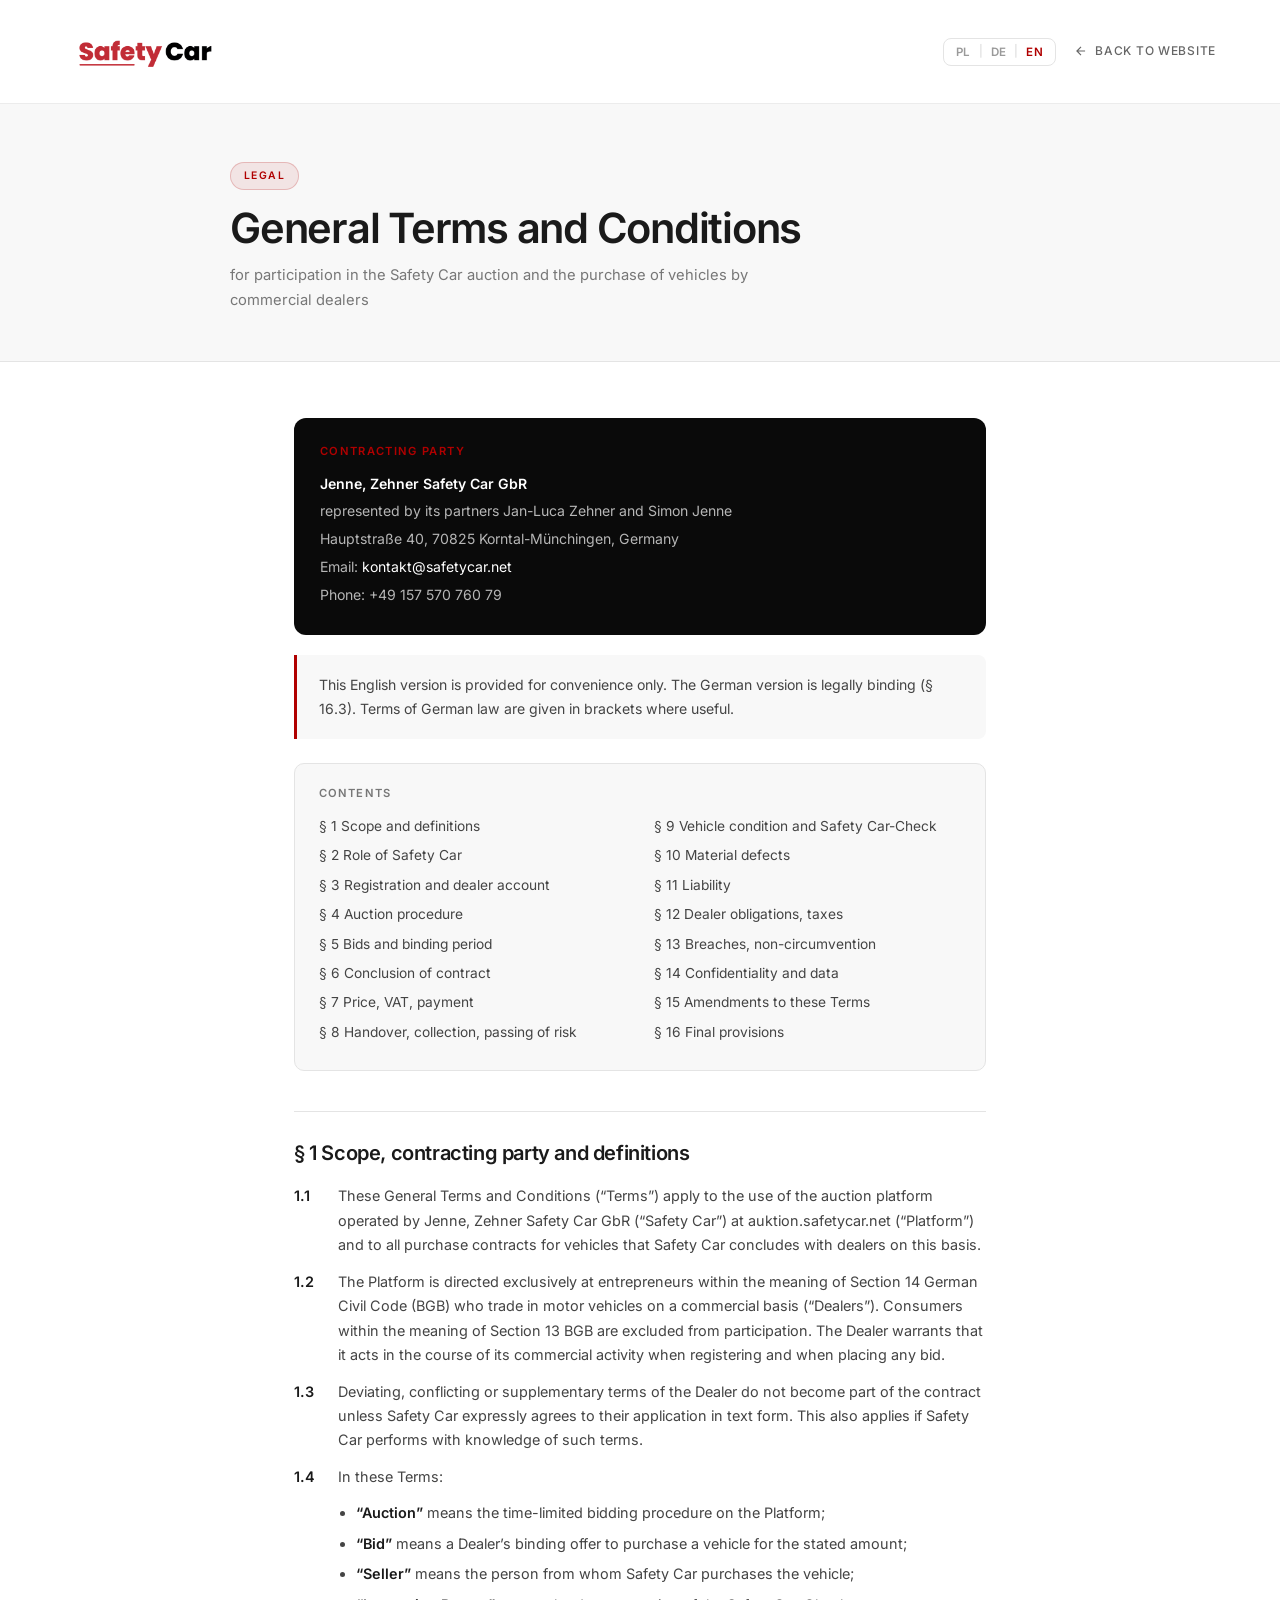
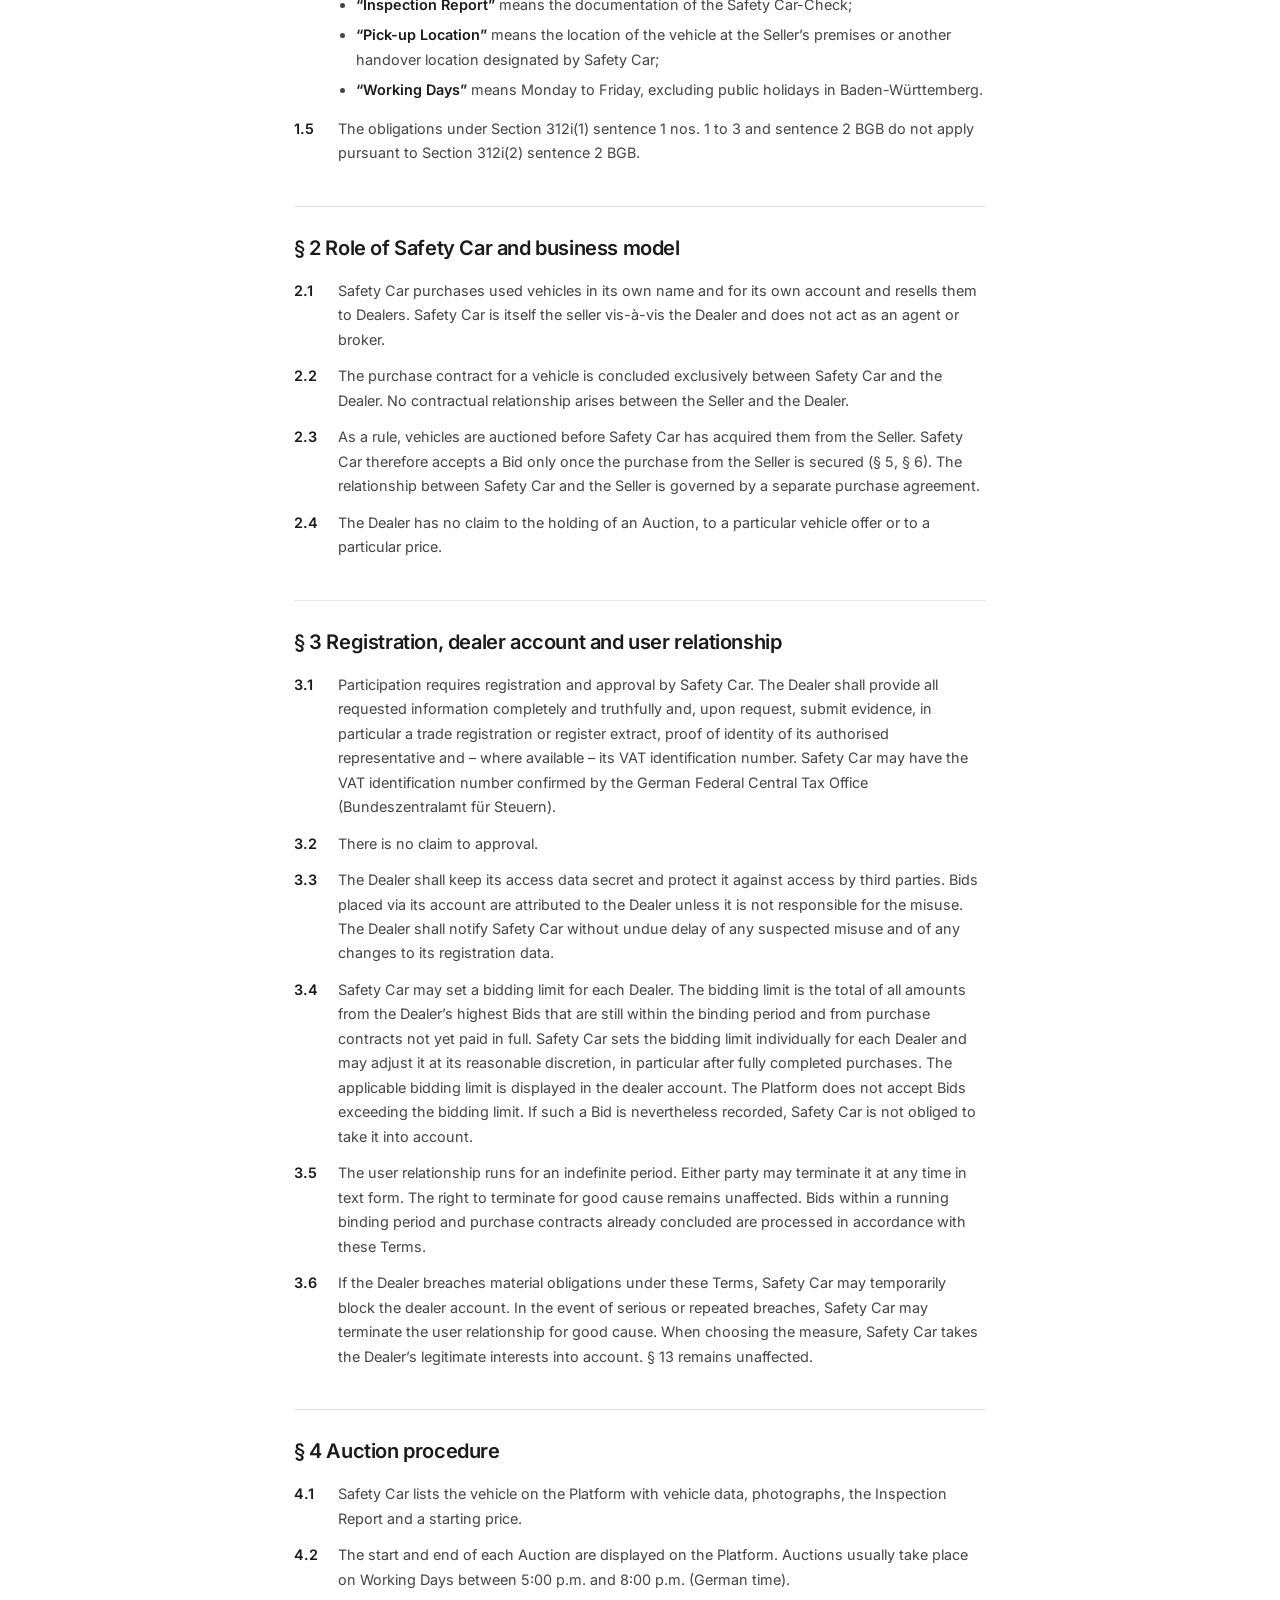
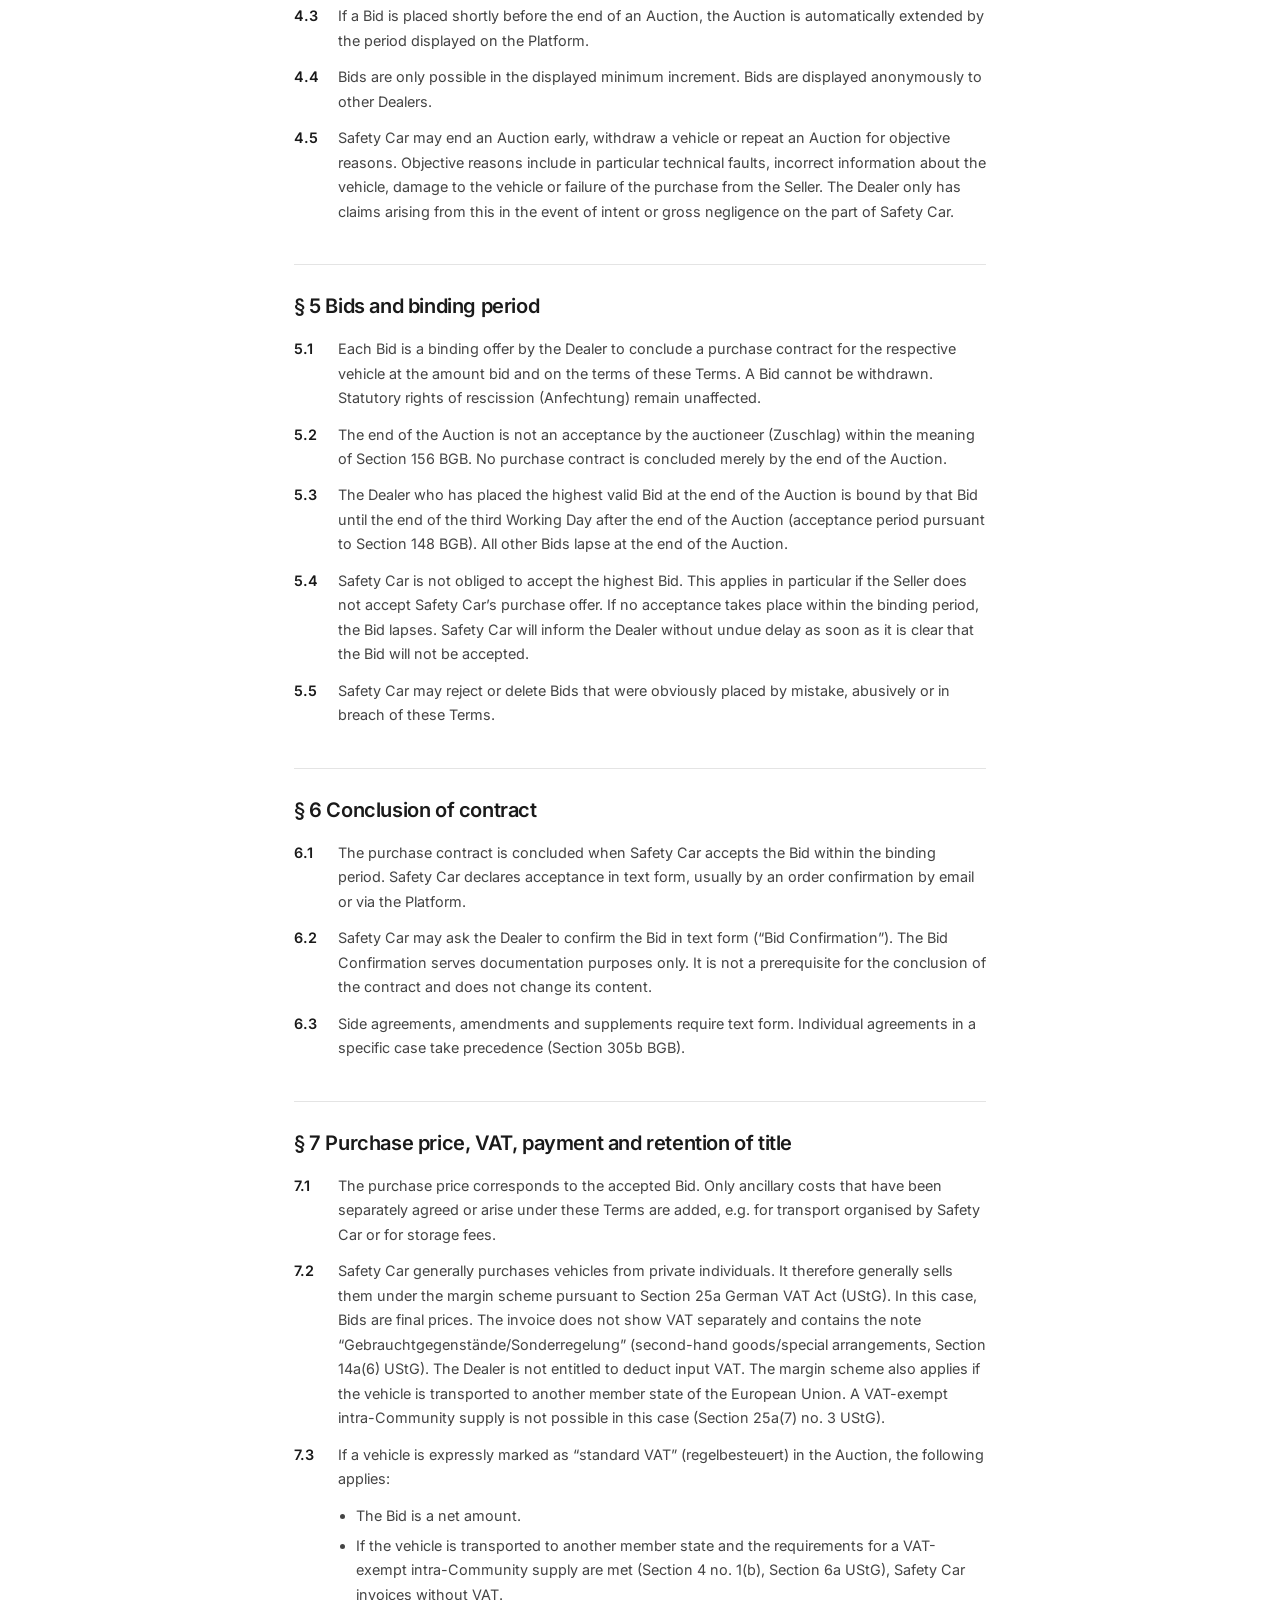
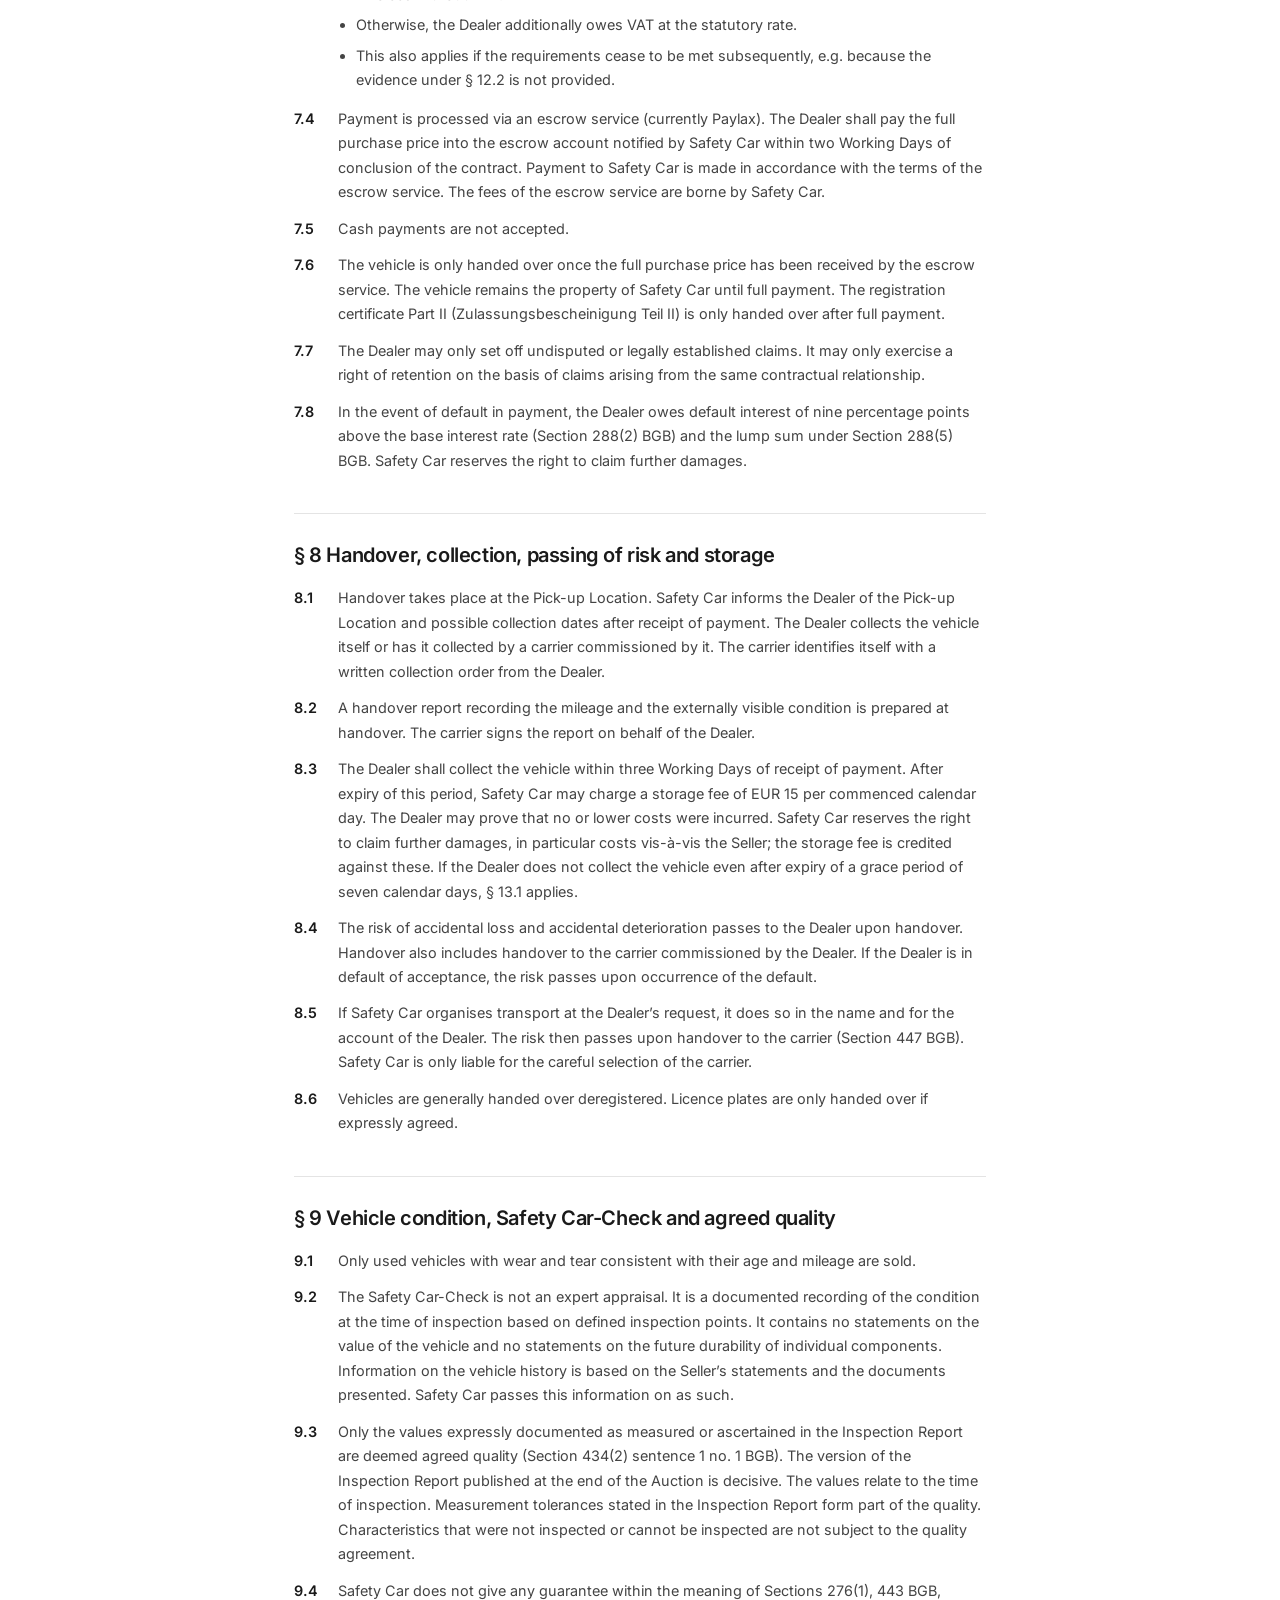
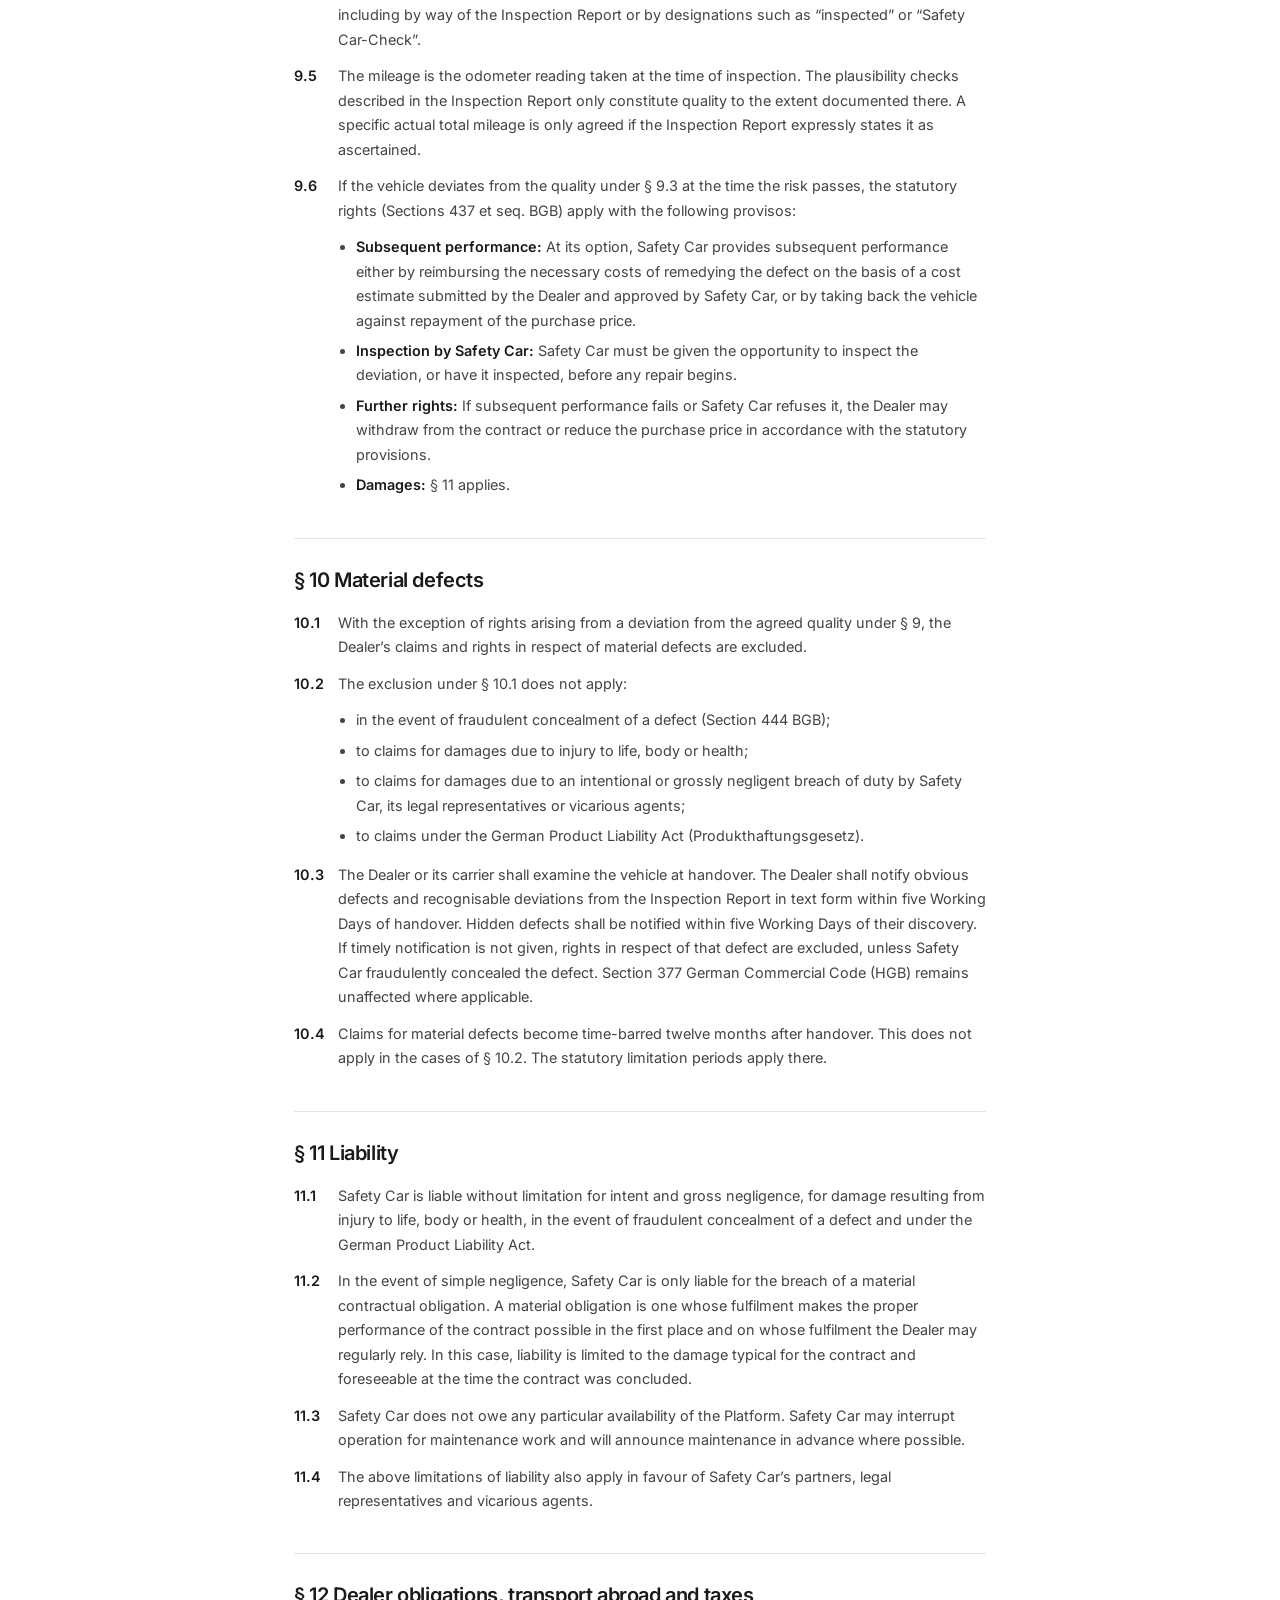
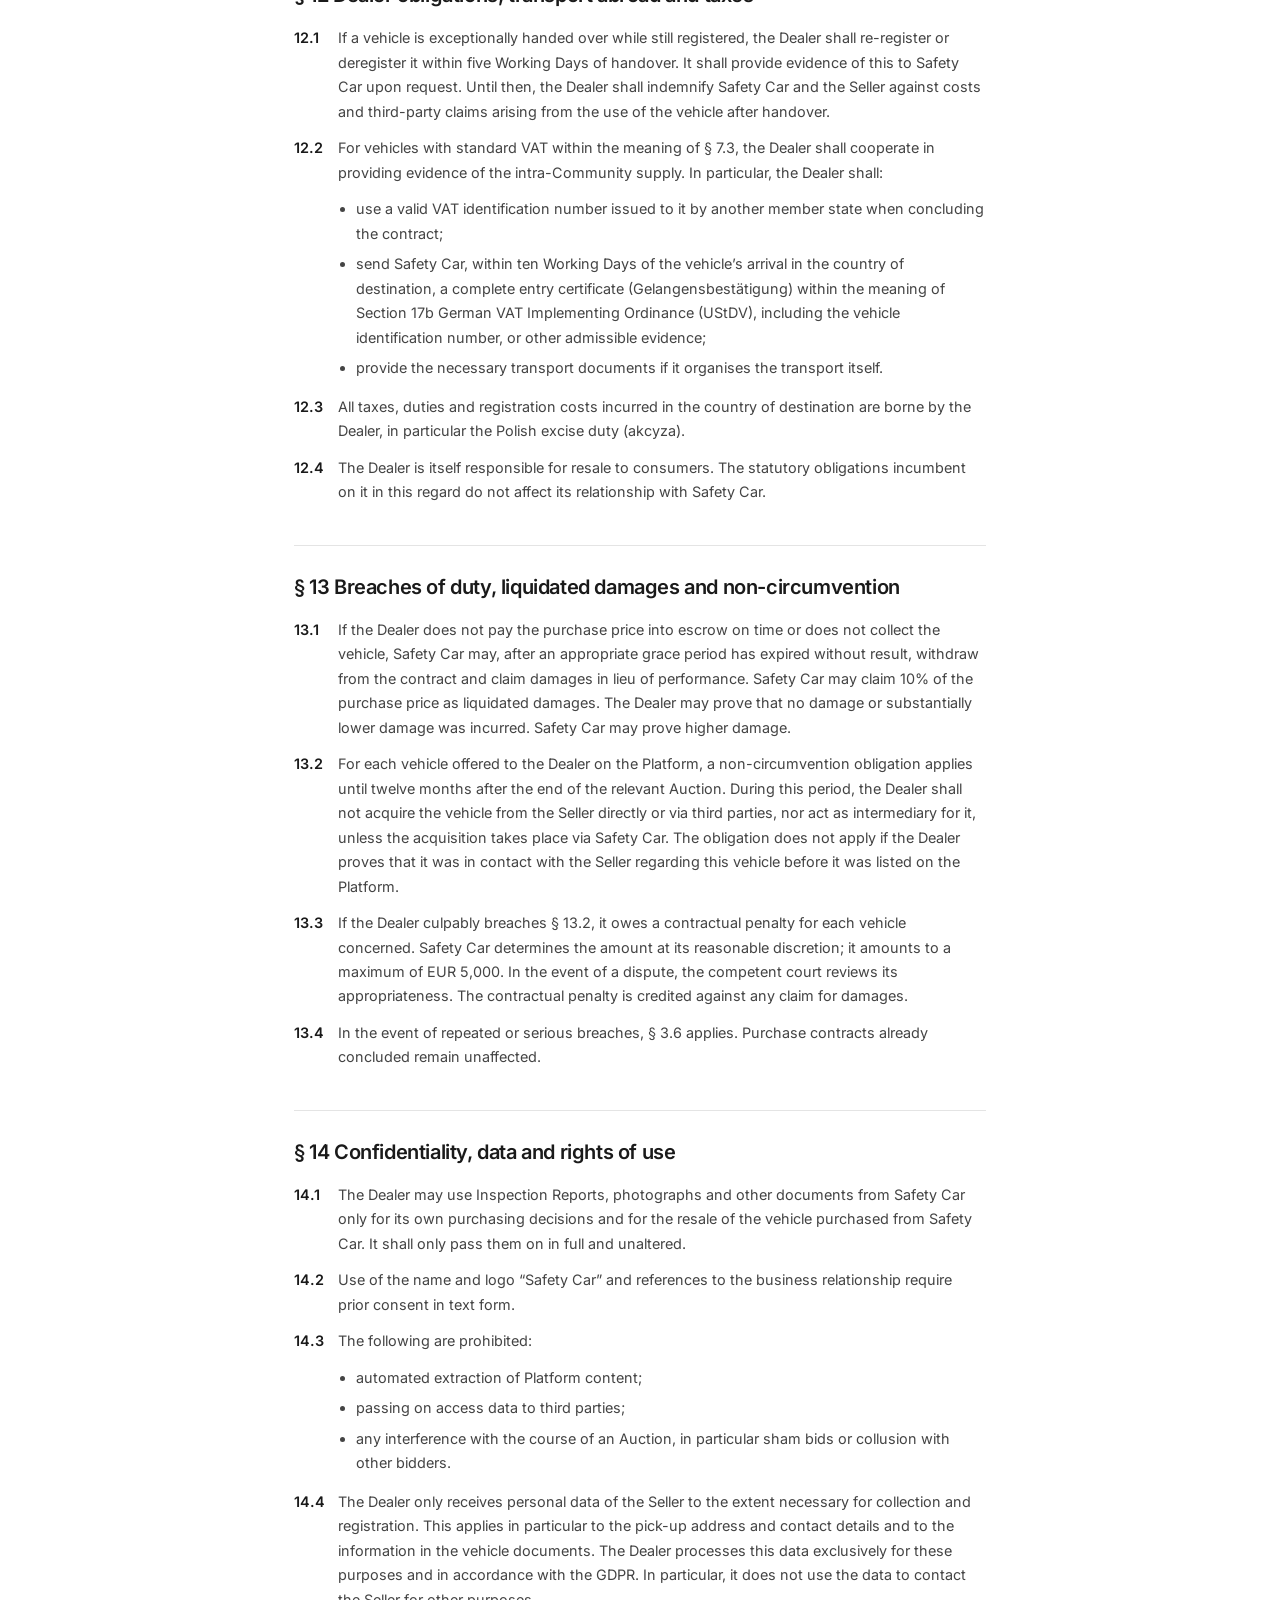
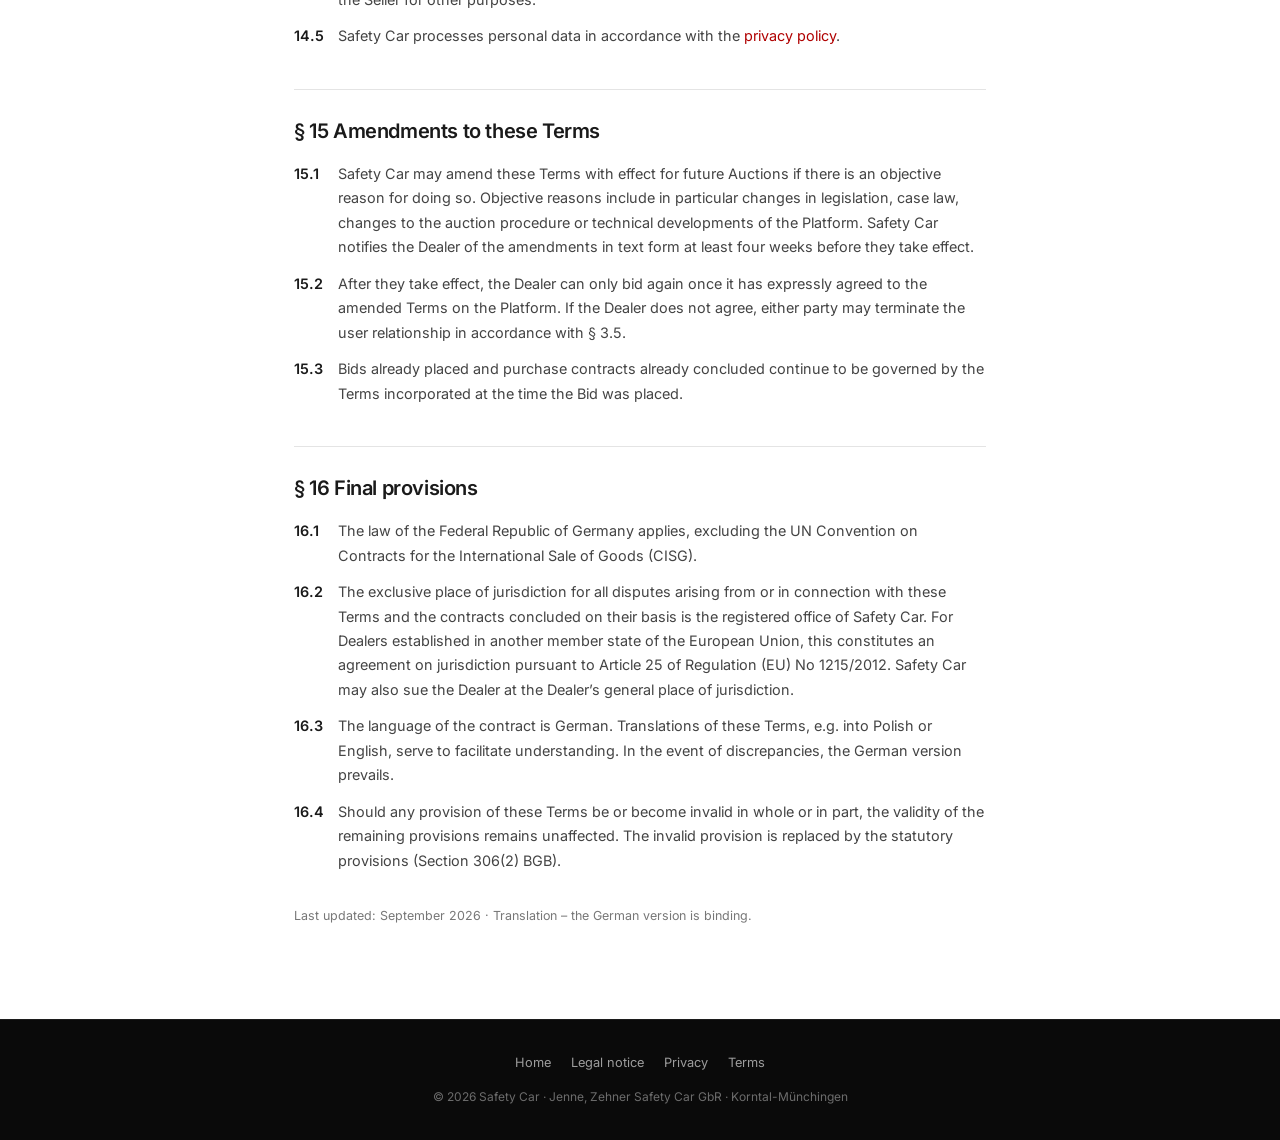
==== commit b6b46e15: "Add files via upload" ====
--- a/agb.html
+++ b/agb.html
@@ -173,7 +173,7 @@
   <p class="cl"><span class="n">3.1</span>Die Teilnahme setzt eine Registrierung und die Freigabe durch Safety Car voraus. Der Händler macht alle angeforderten Angaben vollständig und wahrheitsgemäß und legt auf Verlangen Nachweise vor, insbesondere Gewerbeanmeldung oder Registerauszug, Identitätsnachweis des Vertretungsberechtigten und – soweit vorhanden – seine Umsatzsteuer-Identifikationsnummer. Safety Car ist berechtigt, die Umsatzsteuer-Identifikationsnummer beim Bundeszentralamt für Steuern bestätigen zu lassen.</p>
   <p class="cl"><span class="n">3.2</span>Ein Anspruch auf Freigabe besteht nicht.</p>
   <p class="cl"><span class="n">3.3</span>Der Händler hält seine Zugangsdaten geheim und schützt sie vor dem Zugriff Dritter. Über sein Konto abgegebene Gebote werden ihm zugerechnet, es sei denn, er hat den Missbrauch nicht zu vertreten. Einen Verdacht auf Missbrauch sowie Änderungen seiner Registrierungsdaten teilt er Safety Car unverzüglich mit.</p>
-  <p class="cl"><span class="n">3.4</span>Safety Car kann für jeden Händler ein Bietlimit festlegen. Das Bietlimit ist die Summe aller Beträge aus Höchstgeboten des Händlers, die noch in der Bindungsfrist sind, und aus Kaufverträgen, die noch nicht vollständig bezahlt sind. Neu freigegebene Händler erhalten ein Bietlimit von 15.000 EUR. Nach drei vollständig abgewickelten Käufen prüft Safety Car eine Erhöhung. Das jeweils geltende Bietlimit wird im Händlerkonto angezeigt. Gebote, die das Bietlimit überschreiten, nimmt die Plattform nicht an. Wird ein solches Gebot dennoch erfasst, ist Safety Car nicht verpflichtet, es zu berücksichtigen.</p>
+  <p class="cl"><span class="n">3.4</span>Safety Car kann für jeden Händler ein Bietlimit festlegen. Das Bietlimit ist die Summe aller Beträge aus Höchstgeboten des Händlers, die noch in der Bindungsfrist sind, und aus Kaufverträgen, die noch nicht vollständig bezahlt sind. Safety Car legt das Bietlimit für jeden Händler individuell fest und kann es nach pflichtgemäßem Ermessen anpassen, insbesondere nach vollständig abgewickelten Käufen. Das jeweils geltende Bietlimit wird im Händlerkonto angezeigt. Gebote, die das Bietlimit überschreiten, nimmt die Plattform nicht an. Wird ein solches Gebot dennoch erfasst, ist Safety Car nicht verpflichtet, es zu berücksichtigen.</p>
   <p class="cl"><span class="n">3.5</span>Das Nutzungsverhältnis läuft auf unbestimmte Zeit. Jede Partei kann es jederzeit in Textform kündigen. Das Recht zur Kündigung aus wichtigem Grund bleibt unberührt. Gebote in laufender Bindungsfrist und bereits geschlossene Kaufverträge werden nach diesen AGB abgewickelt.</p>
   <p class="cl"><span class="n">3.6</span>Verstößt der Händler gegen wesentliche Pflichten aus diesen AGB, kann Safety Car das Händlerkonto vorübergehend sperren. Bei schwerwiegenden oder wiederholten Verstößen kann Safety Car das Nutzungsverhältnis aus wichtigem Grund kündigen. Bei der Wahl der Maßnahme berücksichtigt Safety Car die berechtigten Interessen des Händlers. § 13 bleibt unberührt.</p>
 
@@ -369,7 +369,7 @@
   <p class="cl"><span class="n">3.1</span>Participation requires registration and approval by Safety Car. The Dealer shall provide all requested information completely and truthfully and, upon request, submit evidence, in particular a trade registration or register extract, proof of identity of its authorised representative and – where available – its VAT identification number. Safety Car may have the VAT identification number confirmed by the German Federal Central Tax Office (Bundeszentralamt für Steuern).</p>
   <p class="cl"><span class="n">3.2</span>There is no claim to approval.</p>
   <p class="cl"><span class="n">3.3</span>The Dealer shall keep its access data secret and protect it against access by third parties. Bids placed via its account are attributed to the Dealer unless it is not responsible for the misuse. The Dealer shall notify Safety Car without undue delay of any suspected misuse and of any changes to its registration data.</p>
-  <p class="cl"><span class="n">3.4</span>Safety Car may set a bidding limit for each Dealer. The bidding limit is the total of all amounts from the Dealer’s highest Bids that are still within the binding period and from purchase contracts not yet paid in full. Newly approved Dealers receive a bidding limit of EUR 15,000. After three fully completed purchases, Safety Car will review an increase. The applicable bidding limit is displayed in the dealer account. The Platform does not accept Bids exceeding the bidding limit. If such a Bid is nevertheless recorded, Safety Car is not obliged to take it into account.</p>
+  <p class="cl"><span class="n">3.4</span>Safety Car may set a bidding limit for each Dealer. The bidding limit is the total of all amounts from the Dealer’s highest Bids that are still within the binding period and from purchase contracts not yet paid in full. Safety Car sets the bidding limit individually for each Dealer and may adjust it at its reasonable discretion, in particular after fully completed purchases. The applicable bidding limit is displayed in the dealer account. The Platform does not accept Bids exceeding the bidding limit. If such a Bid is nevertheless recorded, Safety Car is not obliged to take it into account.</p>
   <p class="cl"><span class="n">3.5</span>The user relationship runs for an indefinite period. Either party may terminate it at any time in text form. The right to terminate for good cause remains unaffected. Bids within a running binding period and purchase contracts already concluded are processed in accordance with these Terms.</p>
   <p class="cl"><span class="n">3.6</span>If the Dealer breaches material obligations under these Terms, Safety Car may temporarily block the dealer account. In the event of serious or repeated breaches, Safety Car may terminate the user relationship for good cause. When choosing the measure, Safety Car takes the Dealer’s legitimate interests into account. § 13 remains unaffected.</p>
 
@@ -551,7 +551,7 @@
   <p class="cl"><span class="n">3.1</span>Udział wymaga rejestracji i zatwierdzenia przez Safety Car. Dealer podaje wszystkie wymagane informacje w sposób kompletny i zgodny z prawdą i na żądanie przedkłada dokumenty, w szczególności wpis do CEIDG lub odpis z rejestru, dokument tożsamości osoby uprawnionej do reprezentacji oraz – jeżeli posiada – numer identyfikacyjny VAT UE. Safety Car jest uprawniony do weryfikacji numeru VAT UE w niemieckim Federalnym Centralnym Urzędzie Podatkowym (Bundeszentralamt für Steuern).</p>
   <p class="cl"><span class="n">3.2</span>Nie przysługuje roszczenie o zatwierdzenie konta.</p>
   <p class="cl"><span class="n">3.3</span>Dealer zachowuje swoje dane dostępowe w tajemnicy i chroni je przed dostępem osób trzecich. Oferty złożone za pośrednictwem jego konta są mu przypisywane, chyba że nie ponosi on odpowiedzialności za nadużycie. O podejrzeniu nadużycia oraz o zmianach danych rejestracyjnych Dealer niezwłocznie informuje Safety Car.</p>
-  <p class="cl"><span class="n">3.4</span>Safety Car może ustalić dla każdego Dealera limit licytacji. Limit licytacji to suma wszystkich kwot z najwyższych Ofert Dealera, które pozostają w okresie związania, oraz z umów sprzedaży, które nie zostały jeszcze w pełni zapłacone. Nowo zatwierdzeni Dealerzy otrzymują limit licytacji w wysokości 15 000 EUR. Po trzech w pełni zrealizowanych zakupach Safety Car rozważy jego podwyższenie. Obowiązujący limit jest wyświetlany na koncie dealera. Platforma nie przyjmuje Ofert przekraczających limit. Jeżeli taka Oferta zostanie mimo to zarejestrowana, Safety Car nie jest zobowiązany do jej uwzględnienia.</p>
+  <p class="cl"><span class="n">3.4</span>Safety Car może ustalić dla każdego Dealera limit licytacji. Limit licytacji to suma wszystkich kwot z najwyższych Ofert Dealera, które pozostają w okresie związania, oraz z umów sprzedaży, które nie zostały jeszcze w pełni zapłacone. Safety Car ustala limit licytacji indywidualnie dla każdego Dealera i może go dostosować według należytego uznania, w szczególności po w pełni zrealizowanych zakupach. Obowiązujący limit jest wyświetlany na koncie dealera. Platforma nie przyjmuje Ofert przekraczających limit. Jeżeli taka Oferta zostanie mimo to zarejestrowana, Safety Car nie jest zobowiązany do jej uwzględnienia.</p>
   <p class="cl"><span class="n">3.5</span>Stosunek korzystania z Platformy zawierany jest na czas nieokreślony. Każda ze stron może go w każdej chwili wypowiedzieć w formie dokumentowej. Prawo do wypowiedzenia z ważnych powodów pozostaje nienaruszone. Oferty w biegnącym okresie związania i zawarte już umowy sprzedaży są realizowane zgodnie z niniejszymi OWH.</p>
   <p class="cl"><span class="n">3.6</span>Jeżeli Dealer narusza istotne obowiązki wynikające z niniejszych OWH, Safety Car może tymczasowo zablokować konto dealera. W przypadku poważnych lub powtarzających się naruszeń Safety Car może wypowiedzieć stosunek korzystania z Platformy z ważnych powodów. Przy wyborze środka Safety Car uwzględnia uzasadnione interesy Dealera. § 13 pozostaje nienaruszony.</p>
 
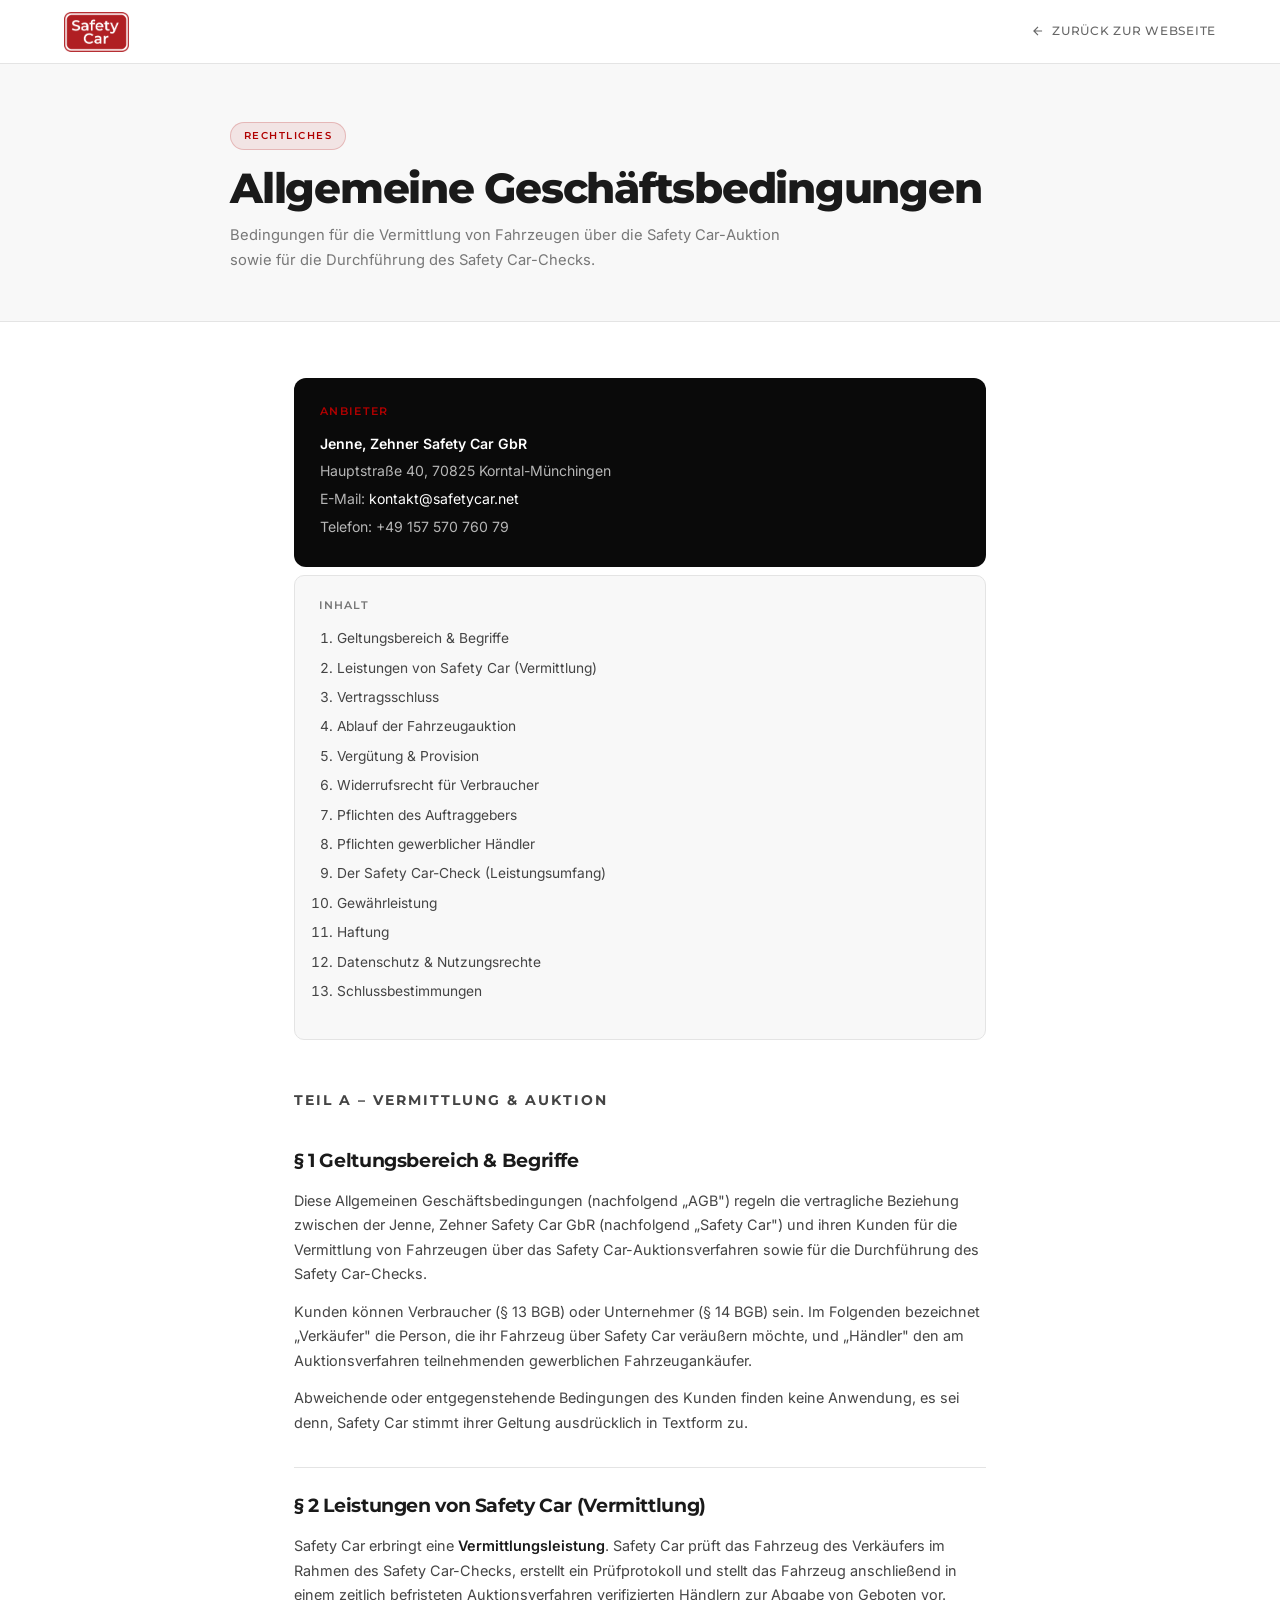
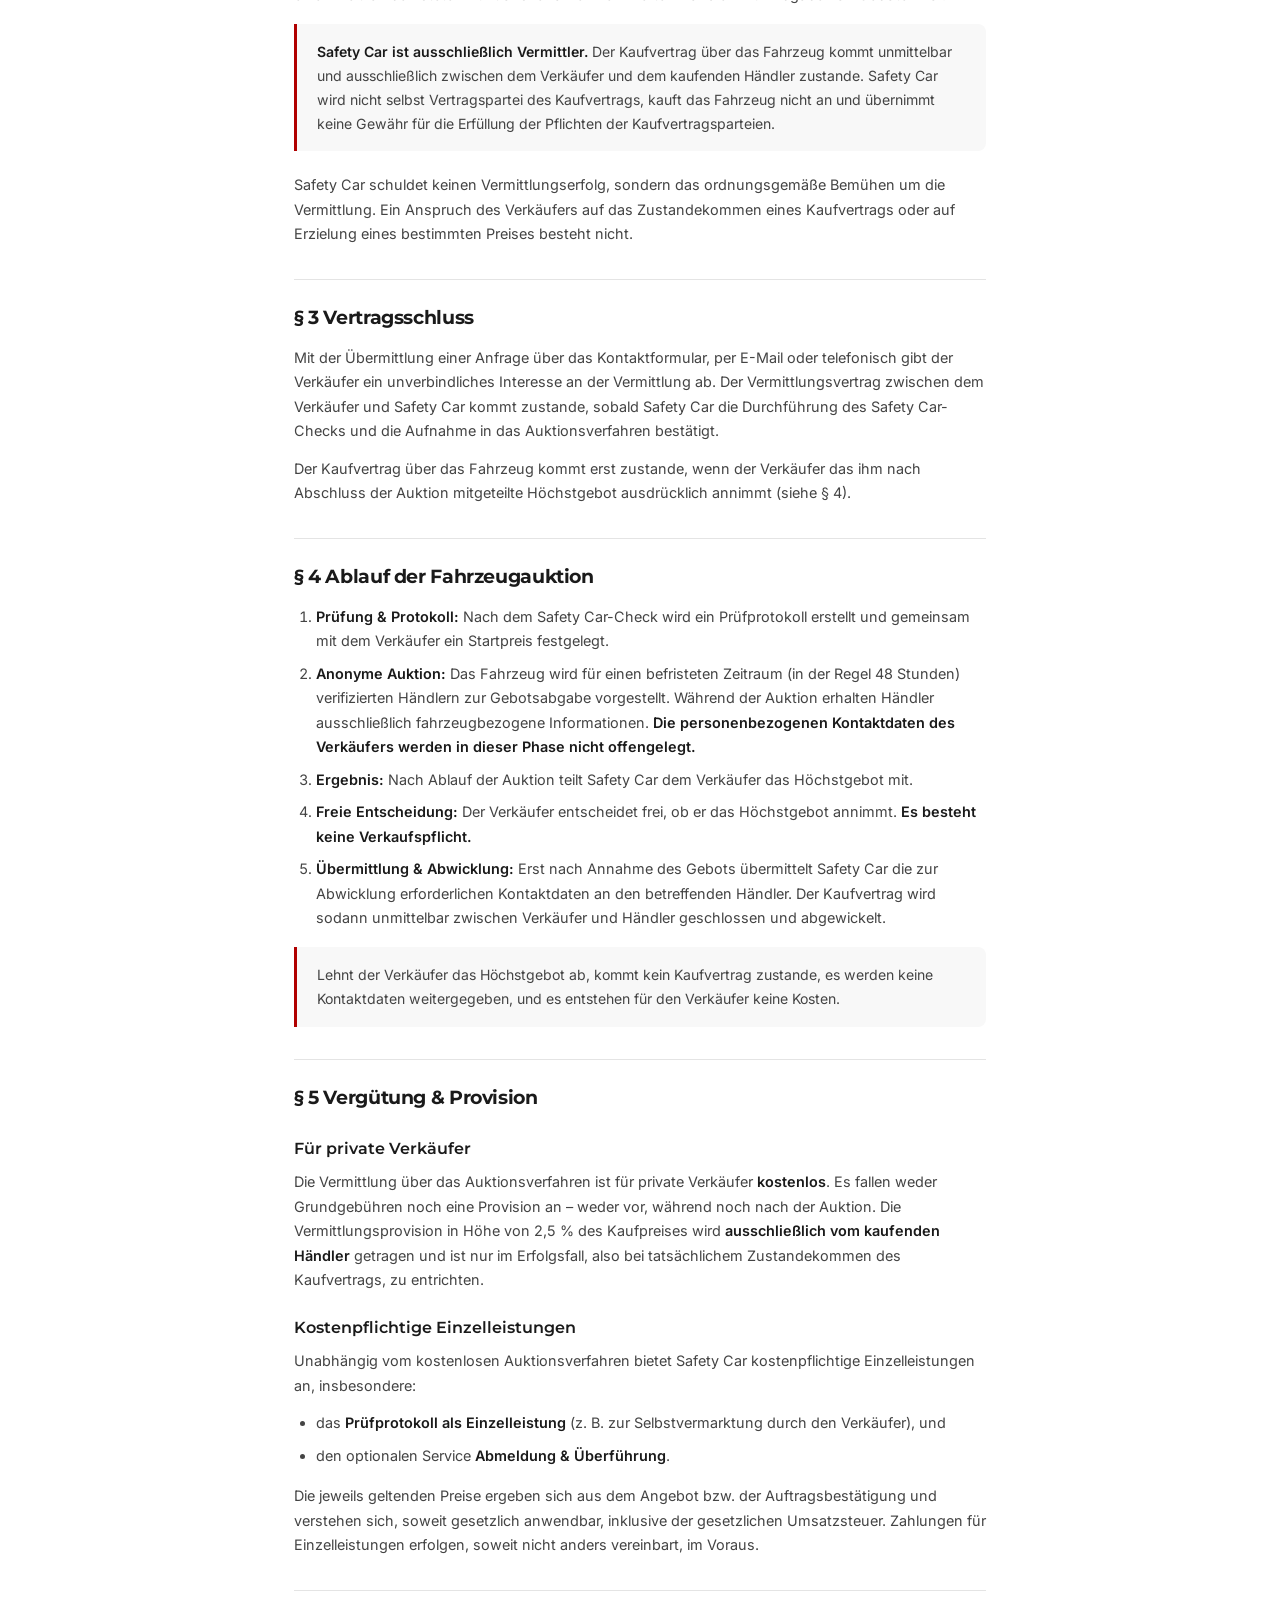
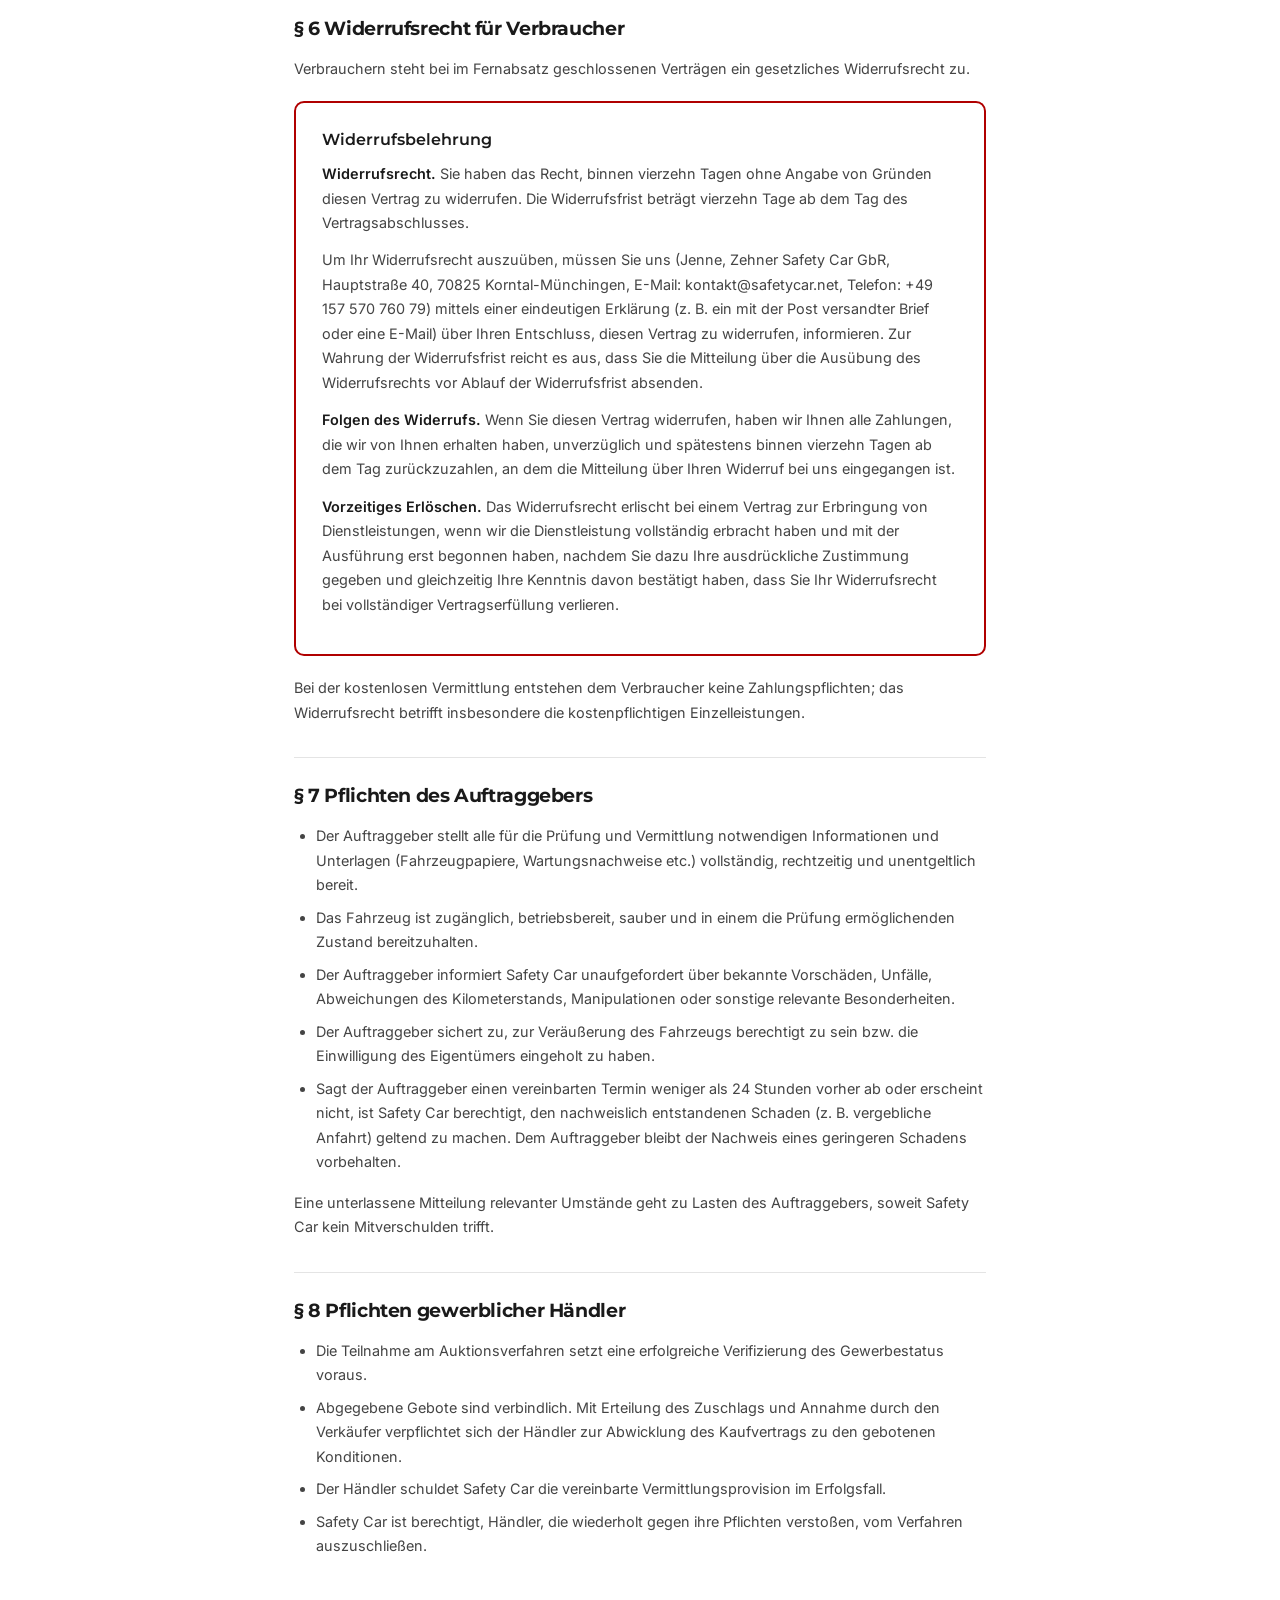
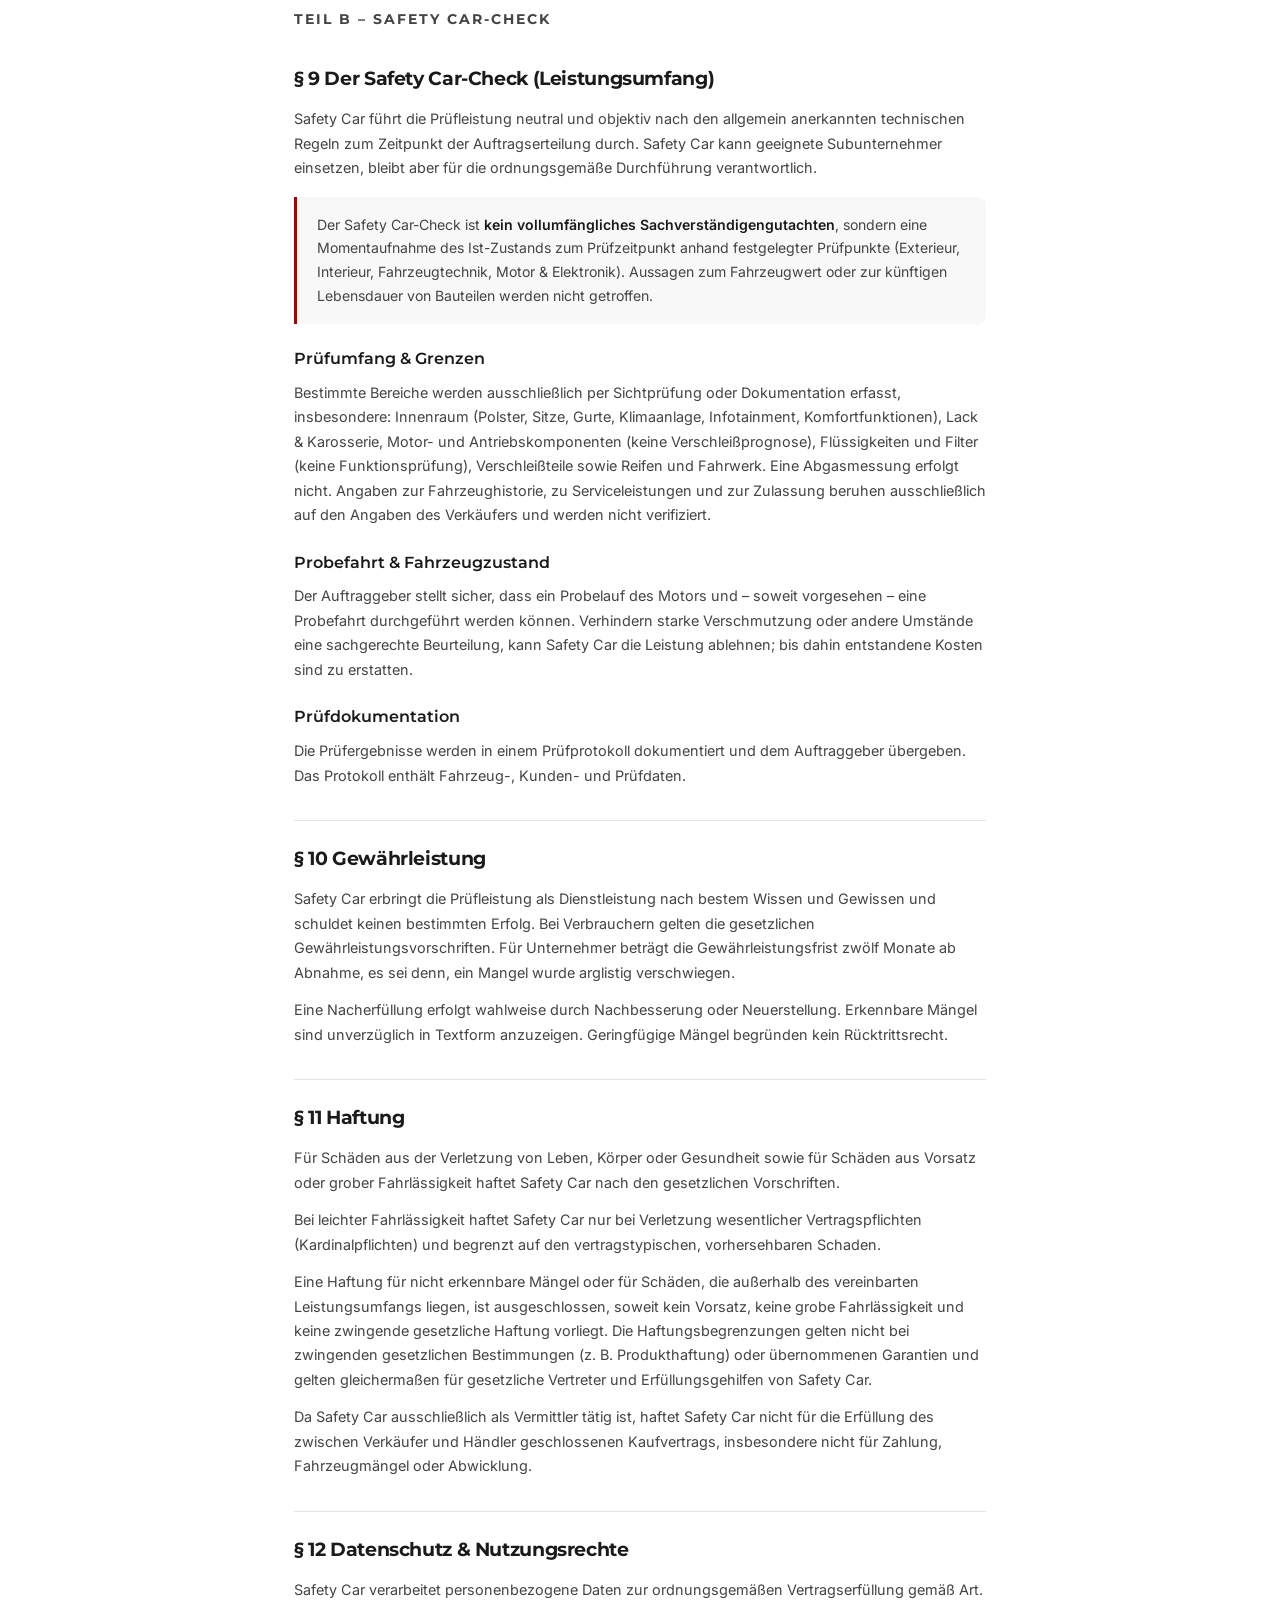
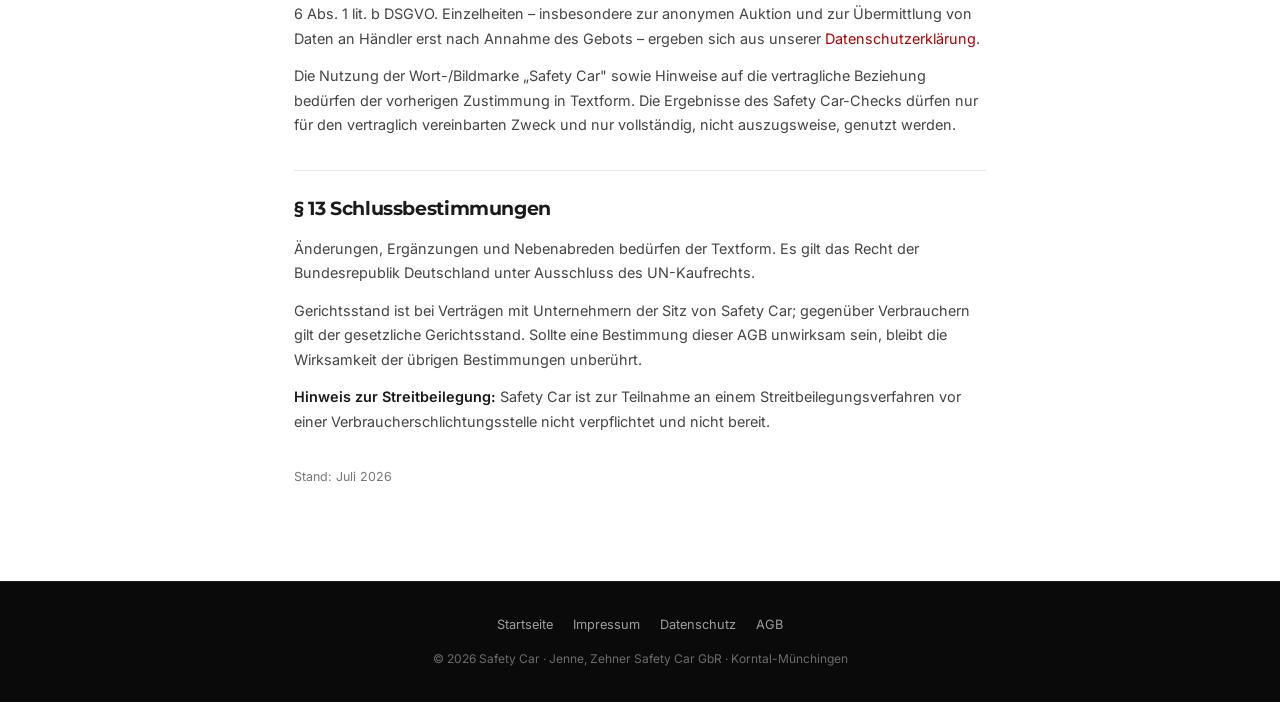
==== commit 2b416edb: "Add files via upload" ====
--- a/agb.html
+++ b/agb.html
@@ -3,709 +3,382 @@
 <head>
   <meta charset="UTF-8" />
   <meta name="viewport" content="width=device-width, initial-scale=1.0" />
-  <title>AGB – Safety Car</title>
-  <meta name="description" content="Allgemeine Geschäftsbedingungen der Jenne, Zehner Safety Car GbR für die Teilnahme an der Safety Car-Auktion und den Kauf von Fahrzeugen durch gewerbliche Händler. Terms and Conditions · Ogólne Warunki Handlowe." />
-  <link rel="stylesheet" href="fonts.css" />
+  <title>Allgemeine Geschäftsbedingungen – Safety Car</title>
+
+  <!-- Symbole (Browser-Tab, Lesezeichen, Startbildschirm) -->
+  <link rel="icon" href="favicon.svg" type="image/svg+xml" />
+  <link rel="icon" href="favicon-32.png" sizes="32x32" type="image/png" />
+  <link rel="icon" href="favicon-16.png" sizes="16x16" type="image/png" />
+  <link rel="apple-touch-icon" href="apple-touch-icon.png" />
+  <link rel="shortcut icon" href="favicon.ico" />
+
+  <meta name="description" content="Allgemeine Geschäftsbedingungen der Jenne, Zehner Safety Car GbR – Vermittlung, Fahrzeugauktion und Safety Car-Check." />
+
+  <!-- Schriften lokal eingebettet – keine Verbindung zu Google-Servern (DSGVO-freundlich) -->
+  <style>
+  @font-face{font-family:'Inter';font-style:normal;font-weight:400;font-display:swap;src:url([data-uri]) format('woff2');}
+  @font-face{font-family:'Inter';font-style:normal;font-weight:500;font-display:swap;src:url([data-uri]) format('woff2');}
+  @font-face{font-family:'Inter';font-style:normal;font-weight:600;font-display:swap;src:url([data-uri]) format('woff2');}
+  @font-face{font-family:'Inter';font-style:normal;font-weight:700;font-display:swap;src:url([data-uri]) format('woff2');}
+  @font-face{font-family:'Montserrat';font-style:normal;font-weight:500;font-display:swap;src:url([data-uri]) format('woff2');}
+  @font-face{font-family:'Montserrat';font-style:normal;font-weight:600;font-display:swap;src:url([data-uri]) format('woff2');}
+  @font-face{font-family:'Montserrat';font-style:normal;font-weight:700;font-display:swap;src:url([data-uri]) format('woff2');}
+  @font-face{font-family:'Montserrat';font-style:normal;font-weight:800;font-display:swap;src:url([data-uri]) format('woff2');}
+  </style>
+
   <style>
     *, *::before, *::after { box-sizing: border-box; margin: 0; padding: 0; }
     html { scroll-behavior: smooth; }
+
     :root {
-      --red: #B00000; --red-h: #C80000; --ink: #0A0A0A; --ink-b: #1C1C1C;
-      --text: #1a1a1a; --mid: #444; --muted: #777; --border: #E4E4E4;
-      --bg: #fff; --bg-off: #F8F8F8;
-    }
-    body { font-family: 'Inter', sans-serif; background: var(--bg); color: var(--text); line-height: 1.7; -webkit-font-smoothing: antialiased; }
-
-    .ds-header { background:#fff; padding:0 5%; height:104px; display:flex; align-items:center; justify-content:space-between; position:sticky; top:0; z-index:50; border-bottom:1px solid #ECECEC; }
-    .ds-header .logo-img { height:46px; width:auto; display:block; }
-    .back-link { font-family:'Montserrat',sans-serif; font-weight:500; font-size:.75rem; letter-spacing:.06em; text-transform:uppercase; color:#666; text-decoration:none; display:inline-flex; align-items:center; gap:7px; transition:color .2s; }
-    .back-link:hover { color:#111; }
+      --red: #B00000;
+      --red-h: #C80000;
+      --ink: #0A0A0A;
+      --ink-b: #1C1C1C;
+      --text: #1a1a1a;
+      --mid: #444;
+      --muted: #777;
+      --border: #E4E4E4;
+      --bg: #fff;
+      --bg-off: #F8F8F8;
+    }
+
+    body {
+      font-family: 'Inter', sans-serif;
+      background: var(--bg);
+      color: var(--text);
+      line-height: 1.7;
+      -webkit-font-smoothing: antialiased;
+    }
+
+    /* ── Header ── */
+    .ds-header {
+      background: #fff;
+      padding: 0 5%;
+      height: 64px;
+      display: flex; align-items: center; justify-content: space-between;
+      position: sticky; top: 0; z-index: 50;
+      border-bottom: 1px solid var(--border);
+    }
+    .logo-mark { display:flex; flex-direction:column; line-height:1; gap:1px; text-decoration:none; }
+    .logo-mark-img { height:40px; width:auto; display:block; }
+    @media(max-width:768px){ .logo-mark-img { height:34px; } }
+    .logo-mark .lw1 { font-family:'Montserrat',sans-serif; font-weight:600; font-size:.9rem; letter-spacing:.2em; text-transform:uppercase; color:var(--red); }
+    .logo-mark .lw2 { font-family:'Montserrat',sans-serif; font-weight:600; font-size:.9rem; letter-spacing:.2em; text-transform:uppercase; color:#fff; }
+    .back-link {
+      font-family:'Montserrat',sans-serif; font-weight:500;
+      font-size:.75rem; letter-spacing:.06em; text-transform:uppercase;
+      color:#666; text-decoration:none;
+      display:inline-flex; align-items:center; gap:7px;
+      transition:color .2s;
+    }
+    .back-link:hover { color:var(--red); }
     .back-link svg { stroke:currentColor; fill:none; stroke-width:2; }
 
-    .ds-hero { background:var(--bg-off); border-bottom:1px solid var(--border); padding:56px 5% 48px; }
-    .ds-hero-inner { max-width:820px; margin:0 auto; }
-    .ds-tag { display:inline-block; font-family:'Montserrat',sans-serif; font-weight:600; font-size:.65rem; letter-spacing:.14em; text-transform:uppercase; color:var(--red); background:rgba(176,0,0,.08); border:1px solid rgba(176,0,0,.2); padding:4px 13px; border-radius:100px; margin-bottom:16px; }
-    .ds-hero h1 { font-family:'Montserrat',sans-serif; font-weight:800; font-size:clamp(1.8rem,4vw,2.6rem); letter-spacing:-.03em; line-height:1.1; margin-bottom:12px; }
+    /* ── Hero ── */
+    .ds-hero {
+      background: var(--bg-off);
+      border-bottom: 1px solid var(--border);
+      padding: 56px 5% 48px;
+    }
+    .ds-hero-inner { max-width: 820px; margin: 0 auto; }
+    .ds-tag {
+      display:inline-block;
+      font-family:'Montserrat',sans-serif; font-weight:600;
+      font-size:.65rem; letter-spacing:.14em; text-transform:uppercase;
+      color:var(--red); background:rgba(176,0,0,.08);
+      border:1px solid rgba(176,0,0,.2); padding:4px 13px;
+      border-radius:100px; margin-bottom:16px;
+    }
+    .ds-hero h1 {
+      font-family:'Montserrat',sans-serif; font-weight:800;
+      font-size:clamp(1.8rem,4vw,2.6rem); letter-spacing:-.03em;
+      line-height:1.1; margin-bottom:12px;
+    }
     .ds-hero p { color:var(--muted); font-size:.92rem; max-width:560px; }
 
-    .ds-content { max-width:820px; margin:0 auto; padding:56px 5% 80px; }
-    .ds-content h2 { font-family:'Montserrat',sans-serif; font-weight:700; font-size:1.25rem; letter-spacing:-.02em; margin:40px 0 14px; padding-top:24px; border-top:1px solid var(--border); color:var(--text); }
-    .ds-content p { font-size:.9rem; color:var(--mid); margin-bottom:12px; }
-    .ds-content p.cl { padding-left:44px; position:relative; }
-    .ds-content p.cl .n { position:absolute; left:0; top:0; font-weight:600; color:var(--text); }
-    .ds-content ul { margin:0 0 14px 44px; padding-left:18px; }
-    .ds-content li { font-size:.9rem; color:var(--mid); margin-bottom:6px; }
+    /* ── Content ── */
+    .ds-content {
+      max-width: 820px; margin: 0 auto;
+      padding: 56px 5% 80px;
+    }
+    .ds-part {
+      font-family:'Montserrat',sans-serif; font-weight:700;
+      font-size:.72rem; letter-spacing:.14em; text-transform:uppercase;
+      color:var(--red); margin: 48px 0 8px;
+    }
+    .ds-content h2 {
+      font-family:'Montserrat',sans-serif; font-weight:700;
+      font-size:1.18rem; letter-spacing:-.02em;
+      margin: 32px 0 12px; padding-top: 22px;
+      border-top: 1px solid var(--border);
+      color: var(--text);
+    }
+    .ds-content h2.no-line { border-top:none; padding-top:0; }
+    .ds-content h3 {
+      font-family:'Montserrat',sans-serif; font-weight:600;
+      font-size:.98rem; margin: 22px 0 8px; color: var(--text);
+    }
+    .ds-content p {
+      font-size:.9rem; color:var(--mid); margin-bottom:13px;
+    }
+    .ds-content ul, .ds-content ol {
+      margin: 0 0 16px 0; padding-left: 22px;
+    }
+    .ds-content li {
+      font-size:.9rem; color:var(--mid); margin-bottom:8px;
+    }
     .ds-content a { color:var(--red); text-decoration:none; }
     .ds-content a:hover { text-decoration:underline; }
     .ds-content strong { color:var(--text); font-weight:600; }
 
-    .ds-box { background:var(--bg-off); border-left:3px solid var(--red); border-radius:0 8px 8px 0; padding:18px 22px; margin:18px 0 24px; }
-    .ds-box p { margin-bottom:0; font-size:.88rem; }
-
-    .ds-resp { background:var(--ink); color:#fff; border-radius:12px; padding:24px 26px; margin-bottom:8px; }
+    /* ── Highlight box ── */
+    .ds-box {
+      background: var(--bg-off);
+      border-left: 3px solid var(--red);
+      border-radius: 0 8px 8px 0;
+      padding: 16px 20px;
+      margin: 16px 0 22px;
+    }
+    .ds-box p { margin-bottom: 0; font-size:.88rem; }
+
+    /* ── Widerruf box (kräftiger) ── */
+    .ds-widerruf {
+      background: #fff;
+      border: 2px solid var(--red);
+      border-radius: 10px;
+      padding: 24px 26px;
+      margin: 20px 0;
+    }
+    .ds-widerruf h3 { margin-top:0; }
+
+    /* ── Verantwortlicher Card ── */
+    .ds-resp {
+      background: var(--ink); color: #fff;
+      border-radius: 12px; padding: 24px 26px;
+      margin-bottom: 8px;
+    }
     .ds-resp p { color:rgba(255,255,255,.7); font-size:.88rem; margin-bottom:4px; }
     .ds-resp strong { color:#fff; }
     .ds-resp a { color:#fff; }
 
-    .ds-toc { background:var(--bg-off); border:1px solid var(--border); border-radius:10px; padding:20px 24px; margin:24px 0 8px; }
-    .ds-toc p { font-family:'Montserrat',sans-serif; font-weight:600; font-size:.7rem; letter-spacing:.1em; text-transform:uppercase; color:var(--muted); margin-bottom:12px; }
-    .ds-toc ol { padding-left:0; list-style:none; columns:2; column-gap:28px; }
-    .ds-toc li { font-size:.86rem; margin-bottom:6px; break-inside:avoid; }
+    /* ── TOC ── */
+    .ds-toc {
+      background: var(--bg-off); border:1px solid var(--border);
+      border-radius:10px; padding:20px 24px; margin-bottom:8px;
+    }
+    .ds-toc p {
+      font-family:'Montserrat',sans-serif; font-weight:600;
+      font-size:.7rem; letter-spacing:.1em; text-transform:uppercase;
+      color:var(--muted); margin-bottom:12px;
+    }
+    .ds-toc ol { padding-left:18px; }
+    .ds-toc li { font-size:.86rem; margin-bottom:6px; }
     .ds-toc a { color:var(--mid); }
     .ds-toc a:hover { color:var(--red); }
 
-    .ds-footer { background:var(--ink); color:rgba(255,255,255,.4); padding:32px 5%; text-align:center; border-top:1px solid var(--ink-b); }
+    /* ── Footer ── */
+    .ds-footer {
+      background: var(--ink); color:rgba(255,255,255,.4);
+      padding: 32px 5%; text-align:center;
+      border-top:1px solid var(--ink-b);
+    }
     .ds-footer a { color:rgba(255,255,255,.6); text-decoration:none; font-size:.8rem; }
     .ds-footer a:hover { color:#fff; }
     .ds-footer-links { display:flex; gap:20px; justify-content:center; margin-bottom:14px; flex-wrap:wrap; }
     .ds-footer-copy { font-size:.75rem; }
 
     @media(max-width:600px){
-      .ds-content h2 { font-size:1.1rem; }
-      .ds-content p.cl { padding-left:36px; }
-      .ds-content ul { margin-left:36px; }
-      .ds-toc ol { columns:1; }
-    }
-    @media print {
-      .ds-header, .ds-footer, .ds-toc { display:none; }
-      .ds-hero { padding:0 0 16px; background:none; }
-      .ds-content { padding:0; max-width:none; }
-    }
-
-    .top-right { display:flex; align-items:center; gap:18px; }
-    .lang { display:inline-flex; align-items:center; gap:2px; border:1px solid var(--border); border-radius:8px; padding:3px 6px; background:#fff; }
-    .lang button { font-family:'Montserrat',sans-serif; font-weight:700; font-size:.72rem; letter-spacing:.03em; color:#9a9a9a; background:none; border:none; cursor:pointer; padding:3px 6px; border-radius:5px; }
-    .lang button.active { color:var(--red); }
-    .lang .sep { color:#d5d5d5; font-size:.72rem; }
-    body.l-de [data-l]:not([data-l="de"]),
-    body.l-en [data-l]:not([data-l="en"]),
-    body.l-pl [data-l]:not([data-l="pl"]) { display:none !important; }
-    @media(max-width:560px){ .back-link .bl-text { display:none; } .ds-header { height:80px; } .ds-header .logo-img { height:38px; } }
-    @media print { .lang { display:none; } }
+      .ds-content h2 { font-size:1.05rem; }
+    }
   </style>
 </head>
-<body class="l-de">
-
+<body>
+
+<!-- ── Header ── -->
 <header class="ds-header">
-  <a href="index.html" aria-label="Safety Car"><img src="logo.png" alt="Safety Car" class="logo-img"></a>
-  <div class="top-right">
-    <div class="lang" role="group" aria-label="Sprache / Language / Język">
-      <button type="button" data-lang="pl">PL</button><span class="sep">|</span>
-      <button type="button" data-lang="de">DE</button><span class="sep">|</span>
-      <button type="button" data-lang="en">EN</button>
-    </div>
-    <a href="index.html" class="back-link">
-      <svg width="14" height="14" viewBox="0 0 24 24"><path d="M19 12H5M12 19l-7-7 7-7"/></svg>
-      <span class="bl-text"><span data-l="de">Zurück zur Webseite</span><span data-l="en">Back to website</span><span data-l="pl">Powrót do strony</span></span>
-    </a>
-  </div>
+  <a href="index.html" class="logo-mark" aria-label="Safety Car – Zur Startseite">
+    <img src="logo.png" alt="Safety Car" class="logo-mark-img" />
+  </a>
+  <a href="index.html" class="back-link">
+    <svg width="14" height="14" viewBox="0 0 24 24"><path d="M19 12H5M12 19l-7-7 7-7"/></svg>
+    Zurück zur Webseite
+  </a>
 </header>
 
+<!-- ── Hero ── -->
 <section class="ds-hero">
   <div class="ds-hero-inner">
-    <span class="ds-tag"><span data-l="de">Rechtliches</span><span data-l="en">Legal</span><span data-l="pl">Informacje prawne</span></span>
-    <h1><span data-l="de">Allgemeine Geschäfts&shy;bedingungen</span><span data-l="en">General Terms and Conditions</span><span data-l="pl">Ogólne Warunki Handlowe</span></h1>
-    <p data-l="de">für die Teilnahme an der Safety Car-Auktion und den Kauf von Fahrzeugen durch gewerbliche Händler</p>
-    <p data-l="en">for participation in the Safety Car auction and the purchase of vehicles by commercial dealers</p>
-    <p data-l="pl">dotyczące udziału w aukcji Safety Car oraz zakupu pojazdów przez dealerów prowadzących działalność gospodarczą</p>
+    <span class="ds-tag">Rechtliches</span>
+    <h1>Allgemeine Geschäftsbedingungen</h1>
+    <p>Bedingungen für die Vermittlung von Fahrzeugen über die Safety Car-Auktion sowie für die Durchführung des Safety Car-Checks.</p>
   </div>
 </section>
 
+<!-- ── Content ── -->
 <main class="ds-content">
-<div data-l="de" lang="de">
-
+
+  <!-- Anbieter -->
   <div class="ds-resp">
-    <p style="font-family:'Montserrat',sans-serif;font-weight:600;font-size:.7rem;letter-spacing:.12em;text-transform:uppercase;color:#B00000;margin-bottom:10px;">Vertragspartner</p>
+    <p style="font-family:'Montserrat',sans-serif;font-weight:600;font-size:.7rem;letter-spacing:.12em;text-transform:uppercase;color:#B00000;margin-bottom:10px;">Anbieter</p>
     <p><strong>Jenne, Zehner Safety Car GbR</strong></p>
-    <p>vertreten durch die Gesellschafter Jan-Luca Zehner und Simon Jenne</p>
     <p>Hauptstraße 40, 70825 Korntal-Münchingen</p>
     <p>E-Mail: <a href="mailto:kontakt@safetycar.net">kontakt@safetycar.net</a></p>
     <p>Telefon: <a href="tel:+4915757076079" style="color:rgba(255,255,255,.7);">+49 157 570 760 79</a></p>
   </div>
 
-  <nav class="ds-toc" aria-label="Inhaltsverzeichnis">
+  <!-- TOC -->
+  <div class="ds-toc">
     <p>Inhalt</p>
     <ol>
-      <li><a href="#p1">§ 1 Geltungsbereich und Begriffe</a></li>
-      <li><a href="#p2">§ 2 Stellung von Safety Car</a></li>
-      <li><a href="#p3">§ 3 Registrierung und Händlerkonto</a></li>
-      <li><a href="#p4">§ 4 Ablauf der Auktion</a></li>
-      <li><a href="#p5">§ 5 Gebote und Bindungsfrist</a></li>
-      <li><a href="#p6">§ 6 Vertragsschluss</a></li>
-      <li><a href="#p7">§ 7 Kaufpreis, Umsatzsteuer, Zahlung</a></li>
-      <li><a href="#p8">§ 8 Übergabe, Abholung, Gefahrübergang</a></li>
-      <li><a href="#p9">§ 9 Fahrzeugzustand und Safety Car-Check</a></li>
-      <li><a href="#p10">§ 10 Sachmängel</a></li>
-      <li><a href="#p11">§ 11 Haftung</a></li>
-      <li><a href="#p12">§ 12 Pflichten des Händlers, Steuern</a></li>
-      <li><a href="#p13">§ 13 Pflichtverletzungen, Umgehungsverbot</a></li>
-      <li><a href="#p14">§ 14 Vertraulichkeit und Daten</a></li>
-      <li><a href="#p15">§ 15 Änderungen dieser AGB</a></li>
-      <li><a href="#p16">§ 16 Schlussbestimmungen</a></li>
+      <li><a href="#geltung">Geltungsbereich &amp; Begriffe</a></li>
+      <li><a href="#leistung">Leistungen von Safety Car (Vermittlung)</a></li>
+      <li><a href="#vertrag">Vertragsschluss</a></li>
+      <li><a href="#auktion">Ablauf der Fahrzeugauktion</a></li>
+      <li><a href="#provision">Vergütung &amp; Provision</a></li>
+      <li><a href="#widerruf">Widerrufsrecht für Verbraucher</a></li>
+      <li><a href="#pflichten">Pflichten des Auftraggebers</a></li>
+      <li><a href="#haendler">Pflichten gewerblicher Händler</a></li>
+      <li><a href="#check">Der Safety Car-Check (Leistungsumfang)</a></li>
+      <li><a href="#gewaehr">Gewährleistung</a></li>
+      <li><a href="#haftung">Haftung</a></li>
+      <li><a href="#datenschutz">Datenschutz &amp; Nutzungsrechte</a></li>
+      <li><a href="#schluss">Schlussbestimmungen</a></li>
     </ol>
-  </nav>
-
-  <!-- § 1 -->
-  <h2 id="p1">§ 1 Geltungsbereich, Vertragspartner und Begriffe</h2>
-  <p class="cl"><span class="n">1.1</span>Diese Allgemeinen Geschäftsbedingungen („AGB“) gelten für die Nutzung der von der Jenne, Zehner Safety Car GbR („Safety Car“) unter auktion.safetycar.net betriebenen Auktionsplattform („Plattform“) sowie für alle Kaufverträge über Fahrzeuge, die Safety Car auf dieser Grundlage mit Händlern schließt.</p>
-  <p class="cl"><span class="n">1.2</span>Die Plattform richtet sich ausschließlich an Unternehmer im Sinne des § 14 BGB, die gewerblich mit Kraftfahrzeugen handeln („Händler“). Verbraucher im Sinne des § 13 BGB sind von der Teilnahme ausgeschlossen. Der Händler versichert, bei Registrierung und bei jedem Gebot in Ausübung seiner gewerblichen Tätigkeit zu handeln.</p>
-  <p class="cl"><span class="n">1.3</span>Abweichende, entgegenstehende oder ergänzende Bedingungen des Händlers werden nicht Vertragsbestandteil, es sei denn, Safety Car stimmt ihrer Geltung ausdrücklich in Textform zu. Dies gilt auch dann, wenn Safety Car in Kenntnis solcher Bedingungen leistet.</p>
-  <p class="cl"><span class="n">1.4</span>Im Sinne dieser AGB bezeichnen:</p>
+  </div>
+
+  <!-- ════ TEIL A – VERMITTLUNG ════ -->
+  <p class="ds-part">Teil A – Vermittlung &amp; Auktion</p>
+
+  <!-- 1 -->
+  <h2 id="geltung" class="no-line">§ 1 Geltungsbereich &amp; Begriffe</h2>
+  <p>Diese Allgemeinen Geschäftsbedingungen (nachfolgend „AGB") regeln die vertragliche Beziehung zwischen der Jenne, Zehner Safety Car GbR (nachfolgend „Safety Car") und ihren Kunden für die Vermittlung von Fahrzeugen über das Safety Car-Auktionsverfahren sowie für die Durchführung des Safety Car-Checks.</p>
+  <p>Kunden können Verbraucher (§ 13 BGB) oder Unternehmer (§ 14 BGB) sein. Im Folgenden bezeichnet „Verkäufer" die Person, die ihr Fahrzeug über Safety Car veräußern möchte, und „Händler" den am Auktionsverfahren teilnehmenden gewerblichen Fahrzeugankäufer.</p>
+  <p>Abweichende oder entgegenstehende Bedingungen des Kunden finden keine Anwendung, es sei denn, Safety Car stimmt ihrer Geltung ausdrücklich in Textform zu.</p>
+
+  <!-- 2 -->
+  <h2 id="leistung">§ 2 Leistungen von Safety Car (Vermittlung)</h2>
+  <p>Safety Car erbringt eine <strong>Vermittlungsleistung</strong>. Safety Car prüft das Fahrzeug des Verkäufers im Rahmen des Safety Car-Checks, erstellt ein Prüfprotokoll und stellt das Fahrzeug anschließend in einem zeitlich befristeten Auktionsverfahren verifizierten Händlern zur Abgabe von Geboten vor.</p>
+  <div class="ds-box">
+    <p><strong>Safety Car ist ausschließlich Vermittler.</strong> Der Kaufvertrag über das Fahrzeug kommt unmittelbar und ausschließlich zwischen dem Verkäufer und dem kaufenden Händler zustande. Safety Car wird nicht selbst Vertragspartei des Kaufvertrags, kauft das Fahrzeug nicht an und übernimmt keine Gewähr für die Erfüllung der Pflichten der Kaufvertragsparteien.</p>
+  </div>
+  <p>Safety Car schuldet keinen Vermittlungserfolg, sondern das ordnungsgemäße Bemühen um die Vermittlung. Ein Anspruch des Verkäufers auf das Zustandekommen eines Kaufvertrags oder auf Erzielung eines bestimmten Preises besteht nicht.</p>
+
+  <!-- 3 -->
+  <h2 id="vertrag">§ 3 Vertragsschluss</h2>
+  <p>Mit der Übermittlung einer Anfrage über das Kontaktformular, per E-Mail oder telefonisch gibt der Verkäufer ein unverbindliches Interesse an der Vermittlung ab. Der Vermittlungsvertrag zwischen dem Verkäufer und Safety Car kommt zustande, sobald Safety Car die Durchführung des Safety Car-Checks und die Aufnahme in das Auktionsverfahren bestätigt.</p>
+  <p>Der Kaufvertrag über das Fahrzeug kommt erst zustande, wenn der Verkäufer das ihm nach Abschluss der Auktion mitgeteilte Höchstgebot ausdrücklich annimmt (siehe § 4).</p>
+
+  <!-- 4 -->
+  <h2 id="auktion">§ 4 Ablauf der Fahrzeugauktion</h2>
+  <ol>
+    <li><strong>Prüfung &amp; Protokoll:</strong> Nach dem Safety Car-Check wird ein Prüfprotokoll erstellt und gemeinsam mit dem Verkäufer ein Startpreis festgelegt.</li>
+    <li><strong>Anonyme Auktion:</strong> Das Fahrzeug wird für einen befristeten Zeitraum (in der Regel 48 Stunden) verifizierten Händlern zur Gebotsabgabe vorgestellt. Während der Auktion erhalten Händler ausschließlich fahrzeugbezogene Informationen. <strong>Die personenbezogenen Kontaktdaten des Verkäufers werden in dieser Phase nicht offengelegt.</strong></li>
+    <li><strong>Ergebnis:</strong> Nach Ablauf der Auktion teilt Safety Car dem Verkäufer das Höchstgebot mit.</li>
+    <li><strong>Freie Entscheidung:</strong> Der Verkäufer entscheidet frei, ob er das Höchstgebot annimmt. <strong>Es besteht keine Verkaufspflicht.</strong></li>
+    <li><strong>Übermittlung &amp; Abwicklung:</strong> Erst nach Annahme des Gebots übermittelt Safety Car die zur Abwicklung erforderlichen Kontaktdaten an den betreffenden Händler. Der Kaufvertrag wird sodann unmittelbar zwischen Verkäufer und Händler geschlossen und abgewickelt.</li>
+  </ol>
+  <div class="ds-box">
+    <p>Lehnt der Verkäufer das Höchstgebot ab, kommt kein Kaufvertrag zustande, es werden keine Kontaktdaten weitergegeben, und es entstehen für den Verkäufer keine Kosten.</p>
+  </div>
+
+  <!-- 5 -->
+  <h2 id="provision">§ 5 Vergütung &amp; Provision</h2>
+  <h3>Für private Verkäufer</h3>
+  <p>Die Vermittlung über das Auktionsverfahren ist für private Verkäufer <strong>kostenlos</strong>. Es fallen weder Grundgebühren noch eine Provision an – weder vor, während noch nach der Auktion. Die Vermittlungsprovision in Höhe von 2,5 % des Kaufpreises wird <strong>ausschließlich vom kaufenden Händler</strong> getragen und ist nur im Erfolgsfall, also bei tatsächlichem Zustandekommen des Kaufvertrags, zu entrichten.</p>
+  <h3>Kostenpflichtige Einzelleistungen</h3>
+  <p>Unabhängig vom kostenlosen Auktionsverfahren bietet Safety Car kostenpflichtige Einzelleistungen an, insbesondere:</p>
   <ul>
-    <li><strong>„Auktion“</strong> das zeitlich befristete Bietverfahren auf der Plattform;</li>
-    <li><strong>„Gebot“</strong> das verbindliche Angebot eines Händlers, ein Fahrzeug zum genannten Betrag zu kaufen;</li>
-    <li><strong>„Verkäufer“</strong> die Person, von der Safety Car das Fahrzeug ankauft;</li>
-    <li><strong>„Prüfprotokoll“</strong> die Dokumentation des Safety Car-Checks;</li>
-    <li><strong>„Abholort“</strong> den Standort des Fahrzeugs beim Verkäufer oder einen anderen von Safety Car benannten Übergabeort;</li>
-    <li><strong>„Werktage“</strong> die Tage Montag bis Freitag mit Ausnahme der gesetzlichen Feiertage in Baden-Württemberg.</li>
+    <li>das <strong>Prüfprotokoll als Einzelleistung</strong> (z. B. zur Selbstvermarktung durch den Verkäufer), und</li>
+    <li>den optionalen Service <strong>Abmeldung &amp; Überführung</strong>.</li>
   </ul>
-  <p class="cl"><span class="n">1.5</span>Die Pflichten nach § 312i Abs. 1 Satz 1 Nr. 1 bis 3 und Satz 2 BGB finden gemäß § 312i Abs. 2 Satz 2 BGB keine Anwendung.</p>
-
-  <!-- § 2 -->
-  <h2 id="p2">§ 2 Stellung von Safety Car und Geschäftsmodell</h2>
-  <p class="cl"><span class="n">2.1</span>Safety Car kauft Gebrauchtfahrzeuge im eigenen Namen und auf eigene Rechnung an und verkauft sie an Händler weiter. Safety Car ist selbst Verkäufer gegenüber dem Händler und handelt nicht als Vermittler oder Makler.</p>
-  <p class="cl"><span class="n">2.2</span>Der Kaufvertrag über ein Fahrzeug kommt ausschließlich zwischen Safety Car und dem Händler zustande. Zwischen Verkäufer und Händler entstehen keine vertraglichen Beziehungen.</p>
-  <p class="cl"><span class="n">2.3</span>Fahrzeuge werden in der Regel versteigert, bevor Safety Car sie vom Verkäufer erworben hat. Safety Car nimmt ein Gebot deshalb erst an, wenn der Ankauf gesichert ist (§ 5, § 6). Das Verhältnis zwischen Safety Car und dem Verkäufer richtet sich nach einem gesonderten Ankaufvertrag.</p>
-  <p class="cl"><span class="n">2.4</span>Ein Anspruch des Händlers auf Durchführung einer Auktion, auf ein bestimmtes Fahrzeugangebot oder auf einen bestimmten Preis besteht nicht.</p>
-
-  <!-- § 3 -->
-  <h2 id="p3">§ 3 Registrierung, Händlerkonto und Nutzungsverhältnis</h2>
-  <p class="cl"><span class="n">3.1</span>Die Teilnahme setzt eine Registrierung und die Freigabe durch Safety Car voraus. Der Händler macht alle angeforderten Angaben vollständig und wahrheitsgemäß und legt auf Verlangen Nachweise vor, insbesondere Gewerbeanmeldung oder Registerauszug, Identitätsnachweis des Vertretungsberechtigten und – soweit vorhanden – seine Umsatzsteuer-Identifikationsnummer. Safety Car ist berechtigt, die Umsatzsteuer-Identifikationsnummer beim Bundeszentralamt für Steuern bestätigen zu lassen.</p>
-  <p class="cl"><span class="n">3.2</span>Ein Anspruch auf Freigabe besteht nicht.</p>
-  <p class="cl"><span class="n">3.3</span>Der Händler hält seine Zugangsdaten geheim und schützt sie vor dem Zugriff Dritter. Über sein Konto abgegebene Gebote werden ihm zugerechnet, es sei denn, er hat den Missbrauch nicht zu vertreten. Einen Verdacht auf Missbrauch sowie Änderungen seiner Registrierungsdaten teilt er Safety Car unverzüglich mit.</p>
-  <p class="cl"><span class="n">3.4</span>Safety Car kann für jeden Händler ein Bietlimit festlegen. Das Bietlimit ist die Summe aller Beträge aus Höchstgeboten des Händlers, die noch in der Bindungsfrist sind, und aus Kaufverträgen, die noch nicht vollständig bezahlt sind. Safety Car legt das Bietlimit für jeden Händler individuell fest und kann es nach pflichtgemäßem Ermessen anpassen, insbesondere nach vollständig abgewickelten Käufen. Das jeweils geltende Bietlimit wird im Händlerkonto angezeigt. Gebote, die das Bietlimit überschreiten, nimmt die Plattform nicht an. Wird ein solches Gebot dennoch erfasst, ist Safety Car nicht verpflichtet, es zu berücksichtigen.</p>
-  <p class="cl"><span class="n">3.5</span>Das Nutzungsverhältnis läuft auf unbestimmte Zeit. Jede Partei kann es jederzeit in Textform kündigen. Das Recht zur Kündigung aus wichtigem Grund bleibt unberührt. Gebote in laufender Bindungsfrist und bereits geschlossene Kaufverträge werden nach diesen AGB abgewickelt.</p>
-  <p class="cl"><span class="n">3.6</span>Verstößt der Händler gegen wesentliche Pflichten aus diesen AGB, kann Safety Car das Händlerkonto vorübergehend sperren. Bei schwerwiegenden oder wiederholten Verstößen kann Safety Car das Nutzungsverhältnis aus wichtigem Grund kündigen. Bei der Wahl der Maßnahme berücksichtigt Safety Car die berechtigten Interessen des Händlers. § 13 bleibt unberührt.</p>
-
-  <!-- § 4 -->
-  <h2 id="p4">§ 4 Ablauf der Auktion</h2>
-  <p class="cl"><span class="n">4.1</span>Safety Car stellt das Fahrzeug mit Fahrzeugdaten, Lichtbildern, dem Prüfprotokoll und einem Startpreis auf der Plattform ein.</p>
-  <p class="cl"><span class="n">4.2</span>Beginn und Ende jeder Auktion werden auf der Plattform angezeigt. Auktionen finden in der Regel an Werktagen zwischen 17:00 und 20:00 Uhr (deutsche Zeit) statt.</p>
-  <p class="cl"><span class="n">4.3</span>Wird kurz vor Auktionsende ein Gebot abgegeben, verlängert sich die Auktion automatisch um den auf der Plattform angezeigten Zeitraum.</p>
-  <p class="cl"><span class="n">4.4</span>Gebote sind nur in der angezeigten Mindesterhöhung möglich. Gegenüber anderen Händlern werden Gebote anonym angezeigt.</p>
-  <p class="cl"><span class="n">4.5</span>Safety Car kann eine Auktion aus sachlichem Grund vorzeitig beenden, ein Fahrzeug zurückziehen oder eine Auktion wiederholen. Sachliche Gründe sind insbesondere technische Störungen, fehlerhafte Angaben zum Fahrzeug, eine Beschädigung des Fahrzeugs oder das Scheitern des Ankaufs. Ansprüche des Händlers hieraus bestehen nur bei Vorsatz oder grober Fahrlässigkeit von Safety Car.</p>
-
-  <!-- § 5 -->
-  <h2 id="p5">§ 5 Gebote und Bindungsfrist</h2>
-  <p class="cl"><span class="n">5.1</span>Jedes Gebot ist ein verbindliches Angebot des Händlers zum Abschluss eines Kaufvertrags über das jeweilige Fahrzeug zum gebotenen Betrag und zu den Bedingungen dieser AGB. Ein Gebot kann nicht zurückgenommen werden. Gesetzliche Anfechtungsrechte bleiben unberührt.</p>
-  <p class="cl"><span class="n">5.2</span>Das Ende der Auktion ist kein Zuschlag im Sinne des § 156 BGB. Allein durch das Auktionsende kommt kein Kaufvertrag zustande.</p>
-  <p class="cl"><span class="n">5.3</span>Der Händler, der bei Auktionsende das höchste wirksame Gebot abgegeben hat, ist an dieses Gebot bis zum Ablauf des dritten Werktags nach Auktionsende gebunden (Annahmefrist gemäß § 148 BGB). Alle übrigen Gebote erlöschen mit dem Auktionsende.</p>
-  <p class="cl"><span class="n">5.4</span>Safety Car ist nicht verpflichtet, das Höchstgebot anzunehmen. Das gilt insbesondere, wenn der Verkäufer das Ankaufsangebot von Safety Car nicht annimmt. Kommt innerhalb der Bindungsfrist keine Annahme zustande, erlischt das Gebot. Safety Car informiert den Händler unverzüglich, sobald feststeht, dass das Gebot nicht angenommen wird.</p>
-  <p class="cl"><span class="n">5.5</span>Safety Car kann Gebote zurückweisen oder streichen, die offensichtlich irrtümlich, missbräuchlich oder unter Verstoß gegen diese AGB abgegeben wurden.</p>
-
-  <!-- § 6 -->
-  <h2 id="p6">§ 6 Vertragsschluss</h2>
-  <p class="cl"><span class="n">6.1</span>Der Kaufvertrag kommt zustande, wenn Safety Car das Gebot innerhalb der Bindungsfrist annimmt. Safety Car erklärt die Annahme in Textform, in der Regel durch eine Auftragsbestätigung per E-Mail oder über die Plattform.</p>
-  <p class="cl"><span class="n">6.2</span>Safety Car kann den Händler bitten, das Gebot in Textform zu bestätigen („Gebotsbestätigung“). Die Gebotsbestätigung dient nur der Dokumentation. Sie ist keine Voraussetzung für das Zustandekommen des Vertrags und ändert dessen Inhalt nicht.</p>
-  <p class="cl"><span class="n">6.3</span>Nebenabreden, Änderungen und Ergänzungen bedürfen der Textform. Individuelle Vereinbarungen im Einzelfall haben Vorrang (§ 305b BGB).</p>
-
-  <!-- § 7 -->
-  <h2 id="p7">§ 7 Kaufpreis, Umsatzsteuer, Zahlung und Eigentumsvorbehalt</h2>
-  <p class="cl"><span class="n">7.1</span>Der Kaufpreis entspricht dem angenommenen Gebot. Hinzu kommen nur die Nebenkosten, die gesondert vereinbart sind oder nach diesen AGB anfallen, etwa für einen von Safety Car organisierten Transport oder für Standgeld.</p>
-  <p class="cl"><span class="n">7.2</span>Safety Car kauft Fahrzeuge in der Regel von Privatpersonen an. Safety Car verkauft sie deshalb grundsätzlich unter Anwendung der Differenzbesteuerung nach § 25a UStG. Gebote sind in diesem Fall Endpreise. Die Rechnung weist keine Umsatzsteuer gesondert aus und enthält den Hinweis „Gebrauchtgegenstände/Sonderregelung“ (§ 14a Abs. 6 UStG). Ein Vorsteuerabzug des Händlers ist ausgeschlossen. Die Differenzbesteuerung gilt auch dann, wenn das Fahrzeug in einen anderen Mitgliedstaat der Europäischen Union gelangt. Eine steuerfreie innergemeinschaftliche Lieferung ist dann nicht möglich (§ 25a Abs. 7 Nr. 3 UStG).</p>
-  <p class="cl"><span class="n">7.3</span>Ist ein Fahrzeug in der Auktion ausdrücklich als „regelbesteuert“ gekennzeichnet, gilt Folgendes:</p>
+  <p>Die jeweils geltenden Preise ergeben sich aus dem Angebot bzw. der Auftragsbestätigung und verstehen sich, soweit gesetzlich anwendbar, inklusive der gesetzlichen Umsatzsteuer. Zahlungen für Einzelleistungen erfolgen, soweit nicht anders vereinbart, im Voraus.</p>
+
+  <!-- 6 – WIDERRUF -->
+  <h2 id="widerruf">§ 6 Widerrufsrecht für Verbraucher</h2>
+  <p>Verbrauchern steht bei im Fernabsatz geschlossenen Verträgen ein gesetzliches Widerrufsrecht zu.</p>
+  <div class="ds-widerruf">
+    <h3>Widerrufsbelehrung</h3>
+    <p><strong>Widerrufsrecht.</strong> Sie haben das Recht, binnen vierzehn Tagen ohne Angabe von Gründen diesen Vertrag zu widerrufen. Die Widerrufsfrist beträgt vierzehn Tage ab dem Tag des Vertragsabschlusses.</p>
+    <p>Um Ihr Widerrufsrecht auszuüben, müssen Sie uns (Jenne, Zehner Safety Car GbR, Hauptstraße 40, 70825 Korntal-Münchingen, E-Mail: kontakt@safetycar.net, Telefon: +49 157 570 760 79) mittels einer eindeutigen Erklärung (z. B. ein mit der Post versandter Brief oder eine E-Mail) über Ihren Entschluss, diesen Vertrag zu widerrufen, informieren. Zur Wahrung der Widerrufsfrist reicht es aus, dass Sie die Mitteilung über die Ausübung des Widerrufsrechts vor Ablauf der Widerrufsfrist absenden.</p>
+    <p><strong>Folgen des Widerrufs.</strong> Wenn Sie diesen Vertrag widerrufen, haben wir Ihnen alle Zahlungen, die wir von Ihnen erhalten haben, unverzüglich und spätestens binnen vierzehn Tagen ab dem Tag zurückzuzahlen, an dem die Mitteilung über Ihren Widerruf bei uns eingegangen ist.</p>
+    <p><strong>Vorzeitiges Erlöschen.</strong> Das Widerrufsrecht erlischt bei einem Vertrag zur Erbringung von Dienstleistungen, wenn wir die Dienstleistung vollständig erbracht haben und mit der Ausführung erst begonnen haben, nachdem Sie dazu Ihre ausdrückliche Zustimmung gegeben und gleichzeitig Ihre Kenntnis davon bestätigt haben, dass Sie Ihr Widerrufsrecht bei vollständiger Vertragserfüllung verlieren.</p>
+  </div>
+  <p>Bei der kostenlosen Vermittlung entstehen dem Verbraucher keine Zahlungspflichten; das Widerrufsrecht betrifft insbesondere die kostenpflichtigen Einzelleistungen.</p>
+
+  <!-- 7 -->
+  <h2 id="pflichten">§ 7 Pflichten des Auftraggebers</h2>
   <ul>
-    <li>Das Gebot ist ein Nettobetrag.</li>
-    <li>Gelangt das Fahrzeug in einen anderen Mitgliedstaat und liegen die Voraussetzungen einer steuerfreien innergemeinschaftlichen Lieferung vor (§ 4 Nr. 1 Buchst. b, § 6a UStG), rechnet Safety Car ohne Umsatzsteuer ab.</li>
-    <li>Andernfalls schuldet der Händler zusätzlich die Umsatzsteuer in gesetzlicher Höhe.</li>
-    <li>Das gilt auch, wenn die Voraussetzungen nachträglich entfallen, etwa weil die Nachweise nach § 12.2 nicht vorliegen.</li>
+    <li>Der Auftraggeber stellt alle für die Prüfung und Vermittlung notwendigen Informationen und Unterlagen (Fahrzeugpapiere, Wartungsnachweise etc.) vollständig, rechtzeitig und unentgeltlich bereit.</li>
+    <li>Das Fahrzeug ist zugänglich, betriebsbereit, sauber und in einem die Prüfung ermöglichenden Zustand bereitzuhalten.</li>
+    <li>Der Auftraggeber informiert Safety Car unaufgefordert über bekannte Vorschäden, Unfälle, Abweichungen des Kilometerstands, Manipulationen oder sonstige relevante Besonderheiten.</li>
+    <li>Der Auftraggeber sichert zu, zur Veräußerung des Fahrzeugs berechtigt zu sein bzw. die Einwilligung des Eigentümers eingeholt zu haben.</li>
+    <li>Sagt der Auftraggeber einen vereinbarten Termin weniger als 24 Stunden vorher ab oder erscheint nicht, ist Safety Car berechtigt, den nachweislich entstandenen Schaden (z. B. vergebliche Anfahrt) geltend zu machen. Dem Auftraggeber bleibt der Nachweis eines geringeren Schadens vorbehalten.</li>
   </ul>
-  <p class="cl"><span class="n">7.4</span>Die Zahlung wird über einen Treuhanddienst abgewickelt (derzeit Paylax). Der Händler zahlt den vollständigen Kaufpreis innerhalb von zwei Werktagen nach Vertragsschluss auf das von Safety Car mitgeteilte Treuhandkonto ein. Die Auszahlung an Safety Car erfolgt nach den Bedingungen des Treuhanddienstes. Die Gebühren des Treuhanddienstes trägt Safety Car.</p>
-  <p class="cl"><span class="n">7.5</span>Barzahlungen werden nicht angenommen.</p>
-  <p class="cl"><span class="n">7.6</span>Das Fahrzeug wird erst übergeben, wenn der vollständige Kaufpreis beim Treuhanddienst eingegangen ist. Bis zur vollständigen Zahlung bleibt das Fahrzeug Eigentum von Safety Car. Die Zulassungsbescheinigung Teil II wird erst nach vollständiger Zahlung ausgehändigt.</p>
-  <p class="cl"><span class="n">7.7</span>Der Händler kann nur mit unbestrittenen oder rechtskräftig festgestellten Forderungen aufrechnen. Ein Zurückbehaltungsrecht kann er nur wegen Ansprüchen aus demselben Vertragsverhältnis ausüben.</p>
-  <p class="cl"><span class="n">7.8</span>Bei Zahlungsverzug schuldet der Händler Verzugszinsen in Höhe von neun Prozentpunkten über dem Basiszinssatz (§ 288 Abs. 2 BGB) sowie die Pauschale nach § 288 Abs. 5 BGB. Die Geltendmachung eines weitergehenden Schadens bleibt vorbehalten.</p>
-
-  <!-- § 8 -->
-  <h2 id="p8">§ 8 Übergabe, Abholung, Gefahrübergang und Standzeit</h2>
-  <p class="cl"><span class="n">8.1</span>Die Übergabe erfolgt am Abholort. Safety Car teilt dem Händler den Abholort und mögliche Abholtermine nach Zahlungseingang mit. Der Händler holt das Fahrzeug selbst ab oder lässt es durch eine von ihm beauftragte Transportperson abholen. Die Transportperson weist sich durch einen schriftlichen Abholauftrag des Händlers aus.</p>
-  <p class="cl"><span class="n">8.2</span>Bei der Übergabe wird ein Übergabeprotokoll mit Kilometerstand und äußerlich erkennbarem Zustand erstellt. Die Transportperson unterzeichnet das Protokoll für den Händler.</p>
-  <p class="cl"><span class="n">8.3</span>Der Händler holt das Fahrzeug innerhalb von drei Werktagen nach Zahlungseingang ab. Nach Ablauf dieser Frist kann Safety Car ein Standgeld von 15 EUR je angefangenem Kalendertag verlangen. Der Händler kann nachweisen, dass kein oder ein geringerer Aufwand entstanden ist. Ein weitergehender Schaden, insbesondere Kosten gegenüber dem Verkäufer, bleibt vorbehalten; das Standgeld wird darauf angerechnet. Holt der Händler das Fahrzeug auch nach Ablauf einer Nachfrist von sieben Kalendertagen nicht ab, gilt § 13.1.</p>
-  <p class="cl"><span class="n">8.4</span>Die Gefahr des zufälligen Untergangs und der zufälligen Verschlechterung geht mit der Übergabe auf den Händler über. Übergabe ist auch die Übergabe an die vom Händler beauftragte Transportperson. Befindet sich der Händler im Annahmeverzug, geht die Gefahr bereits mit Eintritt des Verzugs über.</p>
-  <p class="cl"><span class="n">8.5</span>Organisiert Safety Car auf Wunsch des Händlers den Transport, geschieht dies im Namen und für Rechnung des Händlers. Die Gefahr geht dann mit Übergabe an die Transportperson über (§ 447 BGB). Safety Car haftet nur für die sorgfältige Auswahl der Transportperson.</p>
-  <p class="cl"><span class="n">8.6</span>Fahrzeuge werden grundsätzlich außer Betrieb gesetzt übergeben. Kennzeichen werden nur übergeben, wenn dies ausdrücklich vereinbart ist.</p>
-
-  <!-- § 9 -->
-  <h2 id="p9">§ 9 Fahrzeugzustand, Safety Car-Check und vereinbarte Beschaffenheit</h2>
-  <p class="cl"><span class="n">9.1</span>Verkauft werden ausschließlich gebrauchte Fahrzeuge mit altersgemäßem und laufleistungsbedingtem Verschleiß.</p>
-  <p class="cl"><span class="n">9.2</span>Der Safety Car-Check ist kein Sachverständigengutachten. Er ist eine dokumentierte Zustandsaufnahme zum Prüfzeitpunkt anhand festgelegter Prüfpunkte. Er enthält keine Aussagen zum Fahrzeugwert und keine Aussagen zur künftigen Haltbarkeit einzelner Bauteile. Angaben zur Fahrzeughistorie beruhen auf den Angaben des Verkäufers und den vorgelegten Unterlagen. Safety Car gibt sie als solche weiter.</p>
-  <p class="cl"><span class="n">9.3</span>Als vereinbarte Beschaffenheit (§ 434 Abs. 2 Satz 1 Nr. 1 BGB) gelten ausschließlich die Werte, die im Prüfprotokoll ausdrücklich als gemessen oder festgestellt dokumentiert sind. Maßgeblich ist die bei Auktionsende veröffentlichte Fassung des Prüfprotokolls. Die Werte beziehen sich auf den Prüfzeitpunkt. Im Prüfprotokoll angegebene Messtoleranzen gehören zur Beschaffenheit. Eigenschaften, die nicht geprüft wurden oder nicht prüfbar sind, sind nicht Gegenstand der Beschaffenheitsvereinbarung.</p>
-  <p class="cl"><span class="n">9.4</span>Eine Garantie im Sinne der §§ 276 Abs. 1, 443 BGB übernimmt Safety Car nicht, auch nicht durch das Prüfprotokoll oder durch Bezeichnungen wie „geprüft“ oder „Safety Car-Check“.</p>
-  <p class="cl"><span class="n">9.5</span>Als Laufleistung gilt der zum Prüfzeitpunkt abgelesene Stand des Wegstreckenzählers. Die im Prüfprotokoll beschriebenen Plausibilitätsprüfungen werden nur in dem dort dokumentierten Umfang Beschaffenheit. Eine bestimmte tatsächliche Gesamtfahrleistung ist nur vereinbart, wenn das Prüfprotokoll sie ausdrücklich als festgestellt ausweist.</p>
-  <p class="cl"><span class="n">9.6</span>Weicht das Fahrzeug bei Gefahrübergang von der Beschaffenheit nach § 9.3 ab, gelten die gesetzlichen Rechte (§§ 437 ff. BGB) mit folgenden Maßgaben:</p>
+  <p>Eine unterlassene Mitteilung relevanter Umstände geht zu Lasten des Auftraggebers, soweit Safety Car kein Mitverschulden trifft.</p>
+
+  <!-- 8 -->
+  <h2 id="haendler">§ 8 Pflichten gewerblicher Händler</h2>
   <ul>
-    <li><strong>Nacherfüllung:</strong> Safety Car leistet nach eigener Wahl Nacherfüllung, indem es die erforderlichen Kosten der Mangelbeseitigung nach einem vom Händler vorgelegten und von Safety Car freigegebenen Kostenvoranschlag erstattet, oder indem es das Fahrzeug gegen Rückzahlung des Kaufpreises zurücknimmt.</li>
-    <li><strong>Prüfung durch Safety Car:</strong> Safety Car ist Gelegenheit zu geben, die Abweichung vor Beginn einer Reparatur zu prüfen oder prüfen zu lassen.</li>
-    <li><strong>Weitere Rechte:</strong> Schlägt die Nacherfüllung fehl oder verweigert Safety Car sie, kann der Händler nach den gesetzlichen Vorschriften zurücktreten oder den Kaufpreis mindern.</li>
-    <li><strong>Schadensersatz:</strong> Hierfür gilt § 11.</li>
+    <li>Die Teilnahme am Auktionsverfahren setzt eine erfolgreiche Verifizierung des Gewerbestatus voraus.</li>
+    <li>Abgegebene Gebote sind verbindlich. Mit Erteilung des Zuschlags und Annahme durch den Verkäufer verpflichtet sich der Händler zur Abwicklung des Kaufvertrags zu den gebotenen Konditionen.</li>
+    <li>Der Händler schuldet Safety Car die vereinbarte Vermittlungsprovision im Erfolgsfall.</li>
+    <li>Safety Car ist berechtigt, Händler, die wiederholt gegen ihre Pflichten verstoßen, vom Verfahren auszuschließen.</li>
   </ul>
 
-  <!-- § 10 -->
-  <h2 id="p10">§ 10 Sachmängel</h2>
-  <p class="cl"><span class="n">10.1</span>Mit Ausnahme der Rechte wegen einer Abweichung von der vereinbarten Beschaffenheit nach § 9 sind Ansprüche und Rechte des Händlers wegen Sachmängeln ausgeschlossen.</p>
-  <p class="cl"><span class="n">10.2</span>Der Ausschluss nach § 10.1 gilt nicht:</p>
-  <ul>
-    <li>bei arglistigem Verschweigen eines Mangels (§ 444 BGB);</li>
-    <li>für Schadensersatzansprüche wegen Verletzung des Lebens, des Körpers oder der Gesundheit;</li>
-    <li>für Schadensersatzansprüche wegen vorsätzlicher oder grob fahrlässiger Pflichtverletzung von Safety Car, seiner gesetzlichen Vertreter oder Erfüllungsgehilfen;</li>
-    <li>für Ansprüche nach dem Produkthaftungsgesetz.</li>
-  </ul>
-  <p class="cl"><span class="n">10.3</span>Der Händler oder seine Transportperson untersucht das Fahrzeug bei der Übergabe. Offensichtliche Mängel und erkennbare Abweichungen vom Prüfprotokoll zeigt der Händler innerhalb von fünf Werktagen nach Übergabe in Textform an. Verdeckte Mängel zeigt er innerhalb von fünf Werktagen nach ihrer Entdeckung an. Unterbleibt die rechtzeitige Anzeige, sind Rechte wegen dieses Mangels ausgeschlossen, es sei denn, Safety Car hat den Mangel arglistig verschwiegen. § 377 HGB bleibt unberührt, soweit er anwendbar ist.</p>
-  <p class="cl"><span class="n">10.4</span>Ansprüche wegen Sachmängeln verjähren in zwölf Monaten ab Übergabe. Das gilt nicht in den Fällen des § 10.2. Dort gelten die gesetzlichen Verjährungsfristen.</p>
-
-  <!-- § 11 -->
-  <h2 id="p11">§ 11 Haftung</h2>
-  <p class="cl"><span class="n">11.1</span>Safety Car haftet unbeschränkt für Vorsatz und grobe Fahrlässigkeit, für Schäden aus der Verletzung des Lebens, des Körpers oder der Gesundheit, bei arglistigem Verschweigen eines Mangels und nach dem Produkthaftungsgesetz.</p>
-  <p class="cl"><span class="n">11.2</span>Bei einfacher Fahrlässigkeit haftet Safety Car nur bei Verletzung einer wesentlichen Vertragspflicht. Wesentlich ist eine Pflicht, deren Erfüllung die ordnungsgemäße Durchführung des Vertrags überhaupt erst ermöglicht und auf deren Einhaltung der Händler regelmäßig vertrauen darf. In diesem Fall ist die Haftung auf den vertragstypischen, bei Vertragsschluss vorhersehbaren Schaden begrenzt.</p>
-  <p class="cl"><span class="n">11.3</span>Safety Car schuldet keine bestimmte Verfügbarkeit der Plattform. Safety Car kann den Betrieb für Wartungsarbeiten unterbrechen und kündigt Wartungen nach Möglichkeit vorher an.</p>
-  <p class="cl"><span class="n">11.4</span>Die vorstehenden Haftungsbeschränkungen gelten auch zugunsten der Gesellschafter, gesetzlichen Vertreter und Erfüllungsgehilfen von Safety Car.</p>
-
-  <!-- § 12 -->
-  <h2 id="p12">§ 12 Pflichten des Händlers, Verbringung und Steuern</h2>
-  <p class="cl"><span class="n">12.1</span>Wird ein Fahrzeug ausnahmsweise zugelassen übergeben, meldet der Händler es innerhalb von fünf Werktagen nach Übergabe um oder setzt es außer Betrieb. Er weist dies Safety Car auf Verlangen nach. Bis dahin stellt der Händler Safety Car und den Verkäufer von Kosten und Ansprüchen Dritter frei, die aus der Nutzung des Fahrzeugs nach Übergabe entstehen.</p>
-  <p class="cl"><span class="n">12.2</span>Bei regelbesteuerten Fahrzeugen im Sinne des § 7.3 wirkt der Händler an den Nachweisen der innergemeinschaftlichen Lieferung mit. Insbesondere:</p>
-  <ul>
-    <li>verwendet er bei Vertragsschluss eine gültige, ihm von einem anderen Mitgliedstaat erteilte Umsatzsteuer-Identifikationsnummer;</li>
-    <li>übermittelt er Safety Car innerhalb von zehn Werktagen nach Ankunft des Fahrzeugs im Bestimmungsland eine vollständige Gelangensbestätigung im Sinne des § 17b UStDV einschließlich der Fahrzeug-Identifikationsnummer oder einen anderen zulässigen Nachweis;</li>
-    <li>stellt er, wenn er den Transport selbst organisiert, die erforderlichen Transportdokumente zur Verfügung.</li>
-  </ul>
-  <p class="cl"><span class="n">12.3</span>Sämtliche im Bestimmungsland anfallenden Steuern, Abgaben und Zulassungskosten trägt der Händler, insbesondere die polnische Verbrauchsteuer (Akcyza).</p>
-  <p class="cl"><span class="n">12.4</span>Für den Weiterverkauf an Verbraucher ist der Händler selbst verantwortlich. Die ihn dabei treffenden gesetzlichen Pflichten berühren das Verhältnis zu Safety Car nicht.</p>
-
-  <!-- § 13 -->
-  <h2 id="p13">§ 13 Pflichtverletzungen, Schadenspauschale und Umgehungsverbot</h2>
-  <p class="cl"><span class="n">13.1</span>Zahlt der Händler den Kaufpreis nicht fristgerecht ein oder holt er das Fahrzeug nicht ab, kann Safety Car nach fruchtlosem Ablauf einer angemessenen Nachfrist vom Vertrag zurücktreten und Schadensersatz statt der Leistung verlangen. Safety Car kann als pauschalierten Schadensersatz 10 % des Kaufpreises verlangen. Dem Händler bleibt der Nachweis vorbehalten, dass kein oder ein wesentlich geringerer Schaden entstanden ist. Safety Car bleibt der Nachweis eines höheren Schadens vorbehalten.</p>
-  <p class="cl"><span class="n">13.2</span>Für jedes Fahrzeug, das dem Händler auf der Plattform angeboten wurde, gilt ein Umgehungsverbot bis zwölf Monate nach Ende der betreffenden Auktion. In diesem Zeitraum erwirbt der Händler das Fahrzeug nicht unmittelbar oder über Dritte vom Verkäufer und vermittelt es nicht, es sei denn, der Erwerb erfolgt über Safety Car. Das Verbot gilt nicht, wenn der Händler nachweist, dass er mit dem Verkäufer über dieses Fahrzeug bereits vor dessen Einstellung auf der Plattform in Kontakt stand.</p>
-  <p class="cl"><span class="n">13.3</span>Verstößt der Händler schuldhaft gegen § 13.2, schuldet er für jedes betroffene Fahrzeug eine Vertragsstrafe. Safety Car setzt deren Höhe nach billigem Ermessen fest; sie beträgt höchstens 5.000 EUR. Im Streitfall überprüft das zuständige Gericht die Angemessenheit. Die Vertragsstrafe wird auf einen Schadensersatzanspruch angerechnet.</p>
-  <p class="cl"><span class="n">13.4</span>Bei wiederholten oder schwerwiegenden Verstößen gilt § 3.6. Bereits geschlossene Kaufverträge bleiben unberührt.</p>
-
-  <!-- § 14 -->
-  <h2 id="p14">§ 14 Vertraulichkeit, Daten und Nutzungsrechte</h2>
-  <p class="cl"><span class="n">14.1</span>Der Händler darf Prüfprotokolle, Lichtbilder und sonstige Unterlagen von Safety Car nur für eigene Kaufentscheidungen und den Weiterverkauf des bei Safety Car gekauften Fahrzeugs verwenden. Er gibt sie nur vollständig und unverändert weiter.</p>
-  <p class="cl"><span class="n">14.2</span>Die Verwendung der Bezeichnung und des Logos „Safety Car“ sowie Hinweise auf die Geschäftsbeziehung bedürfen der vorherigen Zustimmung in Textform.</p>
-  <p class="cl"><span class="n">14.3</span>Untersagt sind:</p>
-  <ul>
-    <li>das automatisierte Auslesen von Plattforminhalten;</li>
-    <li>die Weitergabe von Zugangsdaten an Dritte;</li>
-    <li>jede Einwirkung auf den Auktionsverlauf, insbesondere Scheingebote oder Absprachen mit anderen Bietern.</li>
-  </ul>
-  <p class="cl"><span class="n">14.4</span>Personenbezogene Daten des Verkäufers erhält der Händler nur, soweit dies für Abholung und Zulassung erforderlich ist. Das gilt insbesondere für Abholadresse und Kontaktdaten sowie für die Angaben in den Fahrzeugpapieren. Der Händler verarbeitet diese Daten ausschließlich zu diesen Zwecken und nach den Vorgaben der DSGVO. Er nutzt sie insbesondere nicht, um den Verkäufer für andere Zwecke zu kontaktieren.</p>
-  <p class="cl"><span class="n">14.5</span>Safety Car verarbeitet personenbezogene Daten nach Maßgabe der <a href="datenschutz.html">Datenschutzerklärung</a>.</p>
-
-  <!-- § 15 -->
-  <h2 id="p15">§ 15 Änderungen dieser AGB</h2>
-  <p class="cl"><span class="n">15.1</span>Safety Car kann diese AGB mit Wirkung für künftige Auktionen ändern, wenn dafür ein sachlicher Grund besteht. Sachliche Gründe sind insbesondere Gesetzesänderungen, Rechtsprechung, Änderungen des Auktionsablaufs oder technische Weiterentwicklungen der Plattform. Die Änderungen teilt Safety Car dem Händler mindestens vier Wochen vor ihrem Inkrafttreten in Textform mit.</p>
-  <p class="cl"><span class="n">15.2</span>Nach Inkrafttreten kann der Händler erst wieder bieten, wenn er den geänderten AGB auf der Plattform ausdrücklich zugestimmt hat. Stimmt der Händler nicht zu, können beide Parteien das Nutzungsverhältnis nach § 3.5 kündigen.</p>
-  <p class="cl"><span class="n">15.3</span>Für bereits abgegebene Gebote und geschlossene Kaufverträge gelten die zum Zeitpunkt der Gebotsabgabe einbezogenen AGB fort.</p>
-
-  <!-- § 16 -->
-  <h2 id="p16">§ 16 Schlussbestimmungen</h2>
-  <p class="cl"><span class="n">16.1</span>Es gilt das Recht der Bundesrepublik Deutschland unter Ausschluss des UN-Kaufrechts (CISG).</p>
-  <p class="cl"><span class="n">16.2</span>Ausschließlicher Gerichtsstand für alle Streitigkeiten aus oder im Zusammenhang mit diesen AGB und den auf ihrer Grundlage geschlossenen Verträgen ist der Sitz von Safety Car. Für Händler mit Sitz in einem anderen Mitgliedstaat der Europäischen Union gilt dies als Gerichtsstandsvereinbarung nach Art. 25 der Verordnung (EU) Nr. 1215/2012. Safety Car kann den Händler auch an dessen allgemeinem Gerichtsstand verklagen.</p>
-  <p class="cl"><span class="n">16.3</span>Vertragssprache ist Deutsch. Übersetzungen dieser AGB, etwa in die polnische oder englische Sprache, dienen dem besseren Verständnis. Bei Abweichungen ist die deutsche Fassung maßgeblich.</p>
-  <p class="cl"><span class="n">16.4</span>Sollte eine Bestimmung dieser AGB ganz oder teilweise unwirksam sein oder werden, bleibt die Wirksamkeit der übrigen Bestimmungen unberührt. An die Stelle der unwirksamen Bestimmung treten die gesetzlichen Vorschriften (§ 306 Abs. 2 BGB).</p>
-
-  <p style="margin-top:32px;font-size:.78rem;color:var(--muted);">Stand: September 2026</p>
-
-</div>
-<div data-l="en" lang="en">
-  <div class="ds-resp">
-    <p style="font-family:'Montserrat',sans-serif;font-weight:600;font-size:.7rem;letter-spacing:.12em;text-transform:uppercase;color:#B00000;margin-bottom:10px;">Contracting party</p>
-    <p><strong>Jenne, Zehner Safety Car GbR</strong></p>
-    <p>represented by its partners Jan-Luca Zehner and Simon Jenne</p>
-    <p>Hauptstraße 40, 70825 Korntal-Münchingen, Germany</p>
-    <p>Email: <a href="mailto:kontakt@safetycar.net">kontakt@safetycar.net</a></p>
-    <p>Phone: <a href="tel:+4915757076079" style="color:rgba(255,255,255,.7);">+49 157 570 760 79</a></p>
-  </div>
-
-  <div class="ds-box" style="margin-top:20px">
-    <p>This English version is provided for convenience only. The German version is legally binding (§ 16.3). Terms of German law are given in brackets where useful.</p>
-  </div>
-
-  <nav class="ds-toc" aria-label="Contents">
-    <p>Contents</p>
-    <ol>
-      <li><a href="#en-p1">§ 1 Scope and definitions</a></li>
-      <li><a href="#en-p2">§ 2 Role of Safety Car</a></li>
-      <li><a href="#en-p3">§ 3 Registration and dealer account</a></li>
-      <li><a href="#en-p4">§ 4 Auction procedure</a></li>
-      <li><a href="#en-p5">§ 5 Bids and binding period</a></li>
-      <li><a href="#en-p6">§ 6 Conclusion of contract</a></li>
-      <li><a href="#en-p7">§ 7 Price, VAT, payment</a></li>
-      <li><a href="#en-p8">§ 8 Handover, collection, passing of risk</a></li>
-      <li><a href="#en-p9">§ 9 Vehicle condition and Safety Car-Check</a></li>
-      <li><a href="#en-p10">§ 10 Material defects</a></li>
-      <li><a href="#en-p11">§ 11 Liability</a></li>
-      <li><a href="#en-p12">§ 12 Dealer obligations, taxes</a></li>
-      <li><a href="#en-p13">§ 13 Breaches, non-circumvention</a></li>
-      <li><a href="#en-p14">§ 14 Confidentiality and data</a></li>
-      <li><a href="#en-p15">§ 15 Amendments to these Terms</a></li>
-      <li><a href="#en-p16">§ 16 Final provisions</a></li>
-    </ol>
-  </nav>
-
-  <h2 id="en-p1">§ 1 Scope, contracting party and definitions</h2>
-  <p class="cl"><span class="n">1.1</span>These General Terms and Conditions (“Terms”) apply to the use of the auction platform operated by Jenne, Zehner Safety Car GbR (“Safety Car”) at auktion.safetycar.net (“Platform”) and to all purchase contracts for vehicles that Safety Car concludes with dealers on this basis.</p>
-  <p class="cl"><span class="n">1.2</span>The Platform is directed exclusively at entrepreneurs within the meaning of Section 14 German Civil Code (BGB) who trade in motor vehicles on a commercial basis (“Dealers”). Consumers within the meaning of Section 13 BGB are excluded from participation. The Dealer warrants that it acts in the course of its commercial activity when registering and when placing any bid.</p>
-  <p class="cl"><span class="n">1.3</span>Deviating, conflicting or supplementary terms of the Dealer do not become part of the contract unless Safety Car expressly agrees to their application in text form. This also applies if Safety Car performs with knowledge of such terms.</p>
-  <p class="cl"><span class="n">1.4</span>In these Terms:</p>
-  <ul>
-    <li><strong>“Auction”</strong> means the time-limited bidding procedure on the Platform;</li>
-    <li><strong>“Bid”</strong> means a Dealer’s binding offer to purchase a vehicle for the stated amount;</li>
-    <li><strong>“Seller”</strong> means the person from whom Safety Car purchases the vehicle;</li>
-    <li><strong>“Inspection Report”</strong> means the documentation of the Safety Car-Check;</li>
-    <li><strong>“Pick-up Location”</strong> means the location of the vehicle at the Seller’s premises or another handover location designated by Safety Car;</li>
-    <li><strong>“Working Days”</strong> means Monday to Friday, excluding public holidays in Baden-Württemberg.</li>
-  </ul>
-  <p class="cl"><span class="n">1.5</span>The obligations under Section 312i(1) sentence 1 nos. 1 to 3 and sentence 2 BGB do not apply pursuant to Section 312i(2) sentence 2 BGB.</p>
-
-  <h2 id="en-p2">§ 2 Role of Safety Car and business model</h2>
-  <p class="cl"><span class="n">2.1</span>Safety Car purchases used vehicles in its own name and for its own account and resells them to Dealers. Safety Car is itself the seller vis-à-vis the Dealer and does not act as an agent or broker.</p>
-  <p class="cl"><span class="n">2.2</span>The purchase contract for a vehicle is concluded exclusively between Safety Car and the Dealer. No contractual relationship arises between the Seller and the Dealer.</p>
-  <p class="cl"><span class="n">2.3</span>As a rule, vehicles are auctioned before Safety Car has acquired them from the Seller. Safety Car therefore accepts a Bid only once the purchase from the Seller is secured (§ 5, § 6). The relationship between Safety Car and the Seller is governed by a separate purchase agreement.</p>
-  <p class="cl"><span class="n">2.4</span>The Dealer has no claim to the holding of an Auction, to a particular vehicle offer or to a particular price.</p>
-
-  <h2 id="en-p3">§ 3 Registration, dealer account and user relationship</h2>
-  <p class="cl"><span class="n">3.1</span>Participation requires registration and approval by Safety Car. The Dealer shall provide all requested information completely and truthfully and, upon request, submit evidence, in particular a trade registration or register extract, proof of identity of its authorised representative and – where available – its VAT identification number. Safety Car may have the VAT identification number confirmed by the German Federal Central Tax Office (Bundeszentralamt für Steuern).</p>
-  <p class="cl"><span class="n">3.2</span>There is no claim to approval.</p>
-  <p class="cl"><span class="n">3.3</span>The Dealer shall keep its access data secret and protect it against access by third parties. Bids placed via its account are attributed to the Dealer unless it is not responsible for the misuse. The Dealer shall notify Safety Car without undue delay of any suspected misuse and of any changes to its registration data.</p>
-  <p class="cl"><span class="n">3.4</span>Safety Car may set a bidding limit for each Dealer. The bidding limit is the total of all amounts from the Dealer’s highest Bids that are still within the binding period and from purchase contracts not yet paid in full. Safety Car sets the bidding limit individually for each Dealer and may adjust it at its reasonable discretion, in particular after fully completed purchases. The applicable bidding limit is displayed in the dealer account. The Platform does not accept Bids exceeding the bidding limit. If such a Bid is nevertheless recorded, Safety Car is not obliged to take it into account.</p>
-  <p class="cl"><span class="n">3.5</span>The user relationship runs for an indefinite period. Either party may terminate it at any time in text form. The right to terminate for good cause remains unaffected. Bids within a running binding period and purchase contracts already concluded are processed in accordance with these Terms.</p>
-  <p class="cl"><span class="n">3.6</span>If the Dealer breaches material obligations under these Terms, Safety Car may temporarily block the dealer account. In the event of serious or repeated breaches, Safety Car may terminate the user relationship for good cause. When choosing the measure, Safety Car takes the Dealer’s legitimate interests into account. § 13 remains unaffected.</p>
-
-  <h2 id="en-p4">§ 4 Auction procedure</h2>
-  <p class="cl"><span class="n">4.1</span>Safety Car lists the vehicle on the Platform with vehicle data, photographs, the Inspection Report and a starting price.</p>
-  <p class="cl"><span class="n">4.2</span>The start and end of each Auction are displayed on the Platform. Auctions usually take place on Working Days between 5:00 p.m. and 8:00 p.m. (German time).</p>
-  <p class="cl"><span class="n">4.3</span>If a Bid is placed shortly before the end of an Auction, the Auction is automatically extended by the period displayed on the Platform.</p>
-  <p class="cl"><span class="n">4.4</span>Bids are only possible in the displayed minimum increment. Bids are displayed anonymously to other Dealers.</p>
-  <p class="cl"><span class="n">4.5</span>Safety Car may end an Auction early, withdraw a vehicle or repeat an Auction for objective reasons. Objective reasons include in particular technical faults, incorrect information about the vehicle, damage to the vehicle or failure of the purchase from the Seller. The Dealer only has claims arising from this in the event of intent or gross negligence on the part of Safety Car.</p>
-
-  <h2 id="en-p5">§ 5 Bids and binding period</h2>
-  <p class="cl"><span class="n">5.1</span>Each Bid is a binding offer by the Dealer to conclude a purchase contract for the respective vehicle at the amount bid and on the terms of these Terms. A Bid cannot be withdrawn. Statutory rights of rescission (Anfechtung) remain unaffected.</p>
-  <p class="cl"><span class="n">5.2</span>The end of the Auction is not an acceptance by the auctioneer (Zuschlag) within the meaning of Section 156 BGB. No purchase contract is concluded merely by the end of the Auction.</p>
-  <p class="cl"><span class="n">5.3</span>The Dealer who has placed the highest valid Bid at the end of the Auction is bound by that Bid until the end of the third Working Day after the end of the Auction (acceptance period pursuant to Section 148 BGB). All other Bids lapse at the end of the Auction.</p>
-  <p class="cl"><span class="n">5.4</span>Safety Car is not obliged to accept the highest Bid. This applies in particular if the Seller does not accept Safety Car’s purchase offer. If no acceptance takes place within the binding period, the Bid lapses. Safety Car will inform the Dealer without undue delay as soon as it is clear that the Bid will not be accepted.</p>
-  <p class="cl"><span class="n">5.5</span>Safety Car may reject or delete Bids that were obviously placed by mistake, abusively or in breach of these Terms.</p>
-
-  <h2 id="en-p6">§ 6 Conclusion of contract</h2>
-  <p class="cl"><span class="n">6.1</span>The purchase contract is concluded when Safety Car accepts the Bid within the binding period. Safety Car declares acceptance in text form, usually by an order confirmation by email or via the Platform.</p>
-  <p class="cl"><span class="n">6.2</span>Safety Car may ask the Dealer to confirm the Bid in text form (“Bid Confirmation”). The Bid Confirmation serves documentation purposes only. It is not a prerequisite for the conclusion of the contract and does not change its content.</p>
-  <p class="cl"><span class="n">6.3</span>Side agreements, amendments and supplements require text form. Individual agreements in a specific case take precedence (Section 305b BGB).</p>
-
-  <h2 id="en-p7">§ 7 Purchase price, VAT, payment and retention of title</h2>
-  <p class="cl"><span class="n">7.1</span>The purchase price corresponds to the accepted Bid. Only ancillary costs that have been separately agreed or arise under these Terms are added, e.g. for transport organised by Safety Car or for storage fees.</p>
-  <p class="cl"><span class="n">7.2</span>Safety Car generally purchases vehicles from private individuals. It therefore generally sells them under the margin scheme pursuant to Section 25a German VAT Act (UStG). In this case, Bids are final prices. The invoice does not show VAT separately and contains the note “Gebrauchtgegenstände/Sonderregelung” (second-hand goods/special arrangements, Section 14a(6) UStG). The Dealer is not entitled to deduct input VAT. The margin scheme also applies if the vehicle is transported to another member state of the European Union. A VAT-exempt intra-Community supply is not possible in this case (Section 25a(7) no. 3 UStG).</p>
-  <p class="cl"><span class="n">7.3</span>If a vehicle is expressly marked as “standard VAT” (regelbesteuert) in the Auction, the following applies:</p>
-  <ul>
-    <li>The Bid is a net amount.</li>
-    <li>If the vehicle is transported to another member state and the requirements for a VAT-exempt intra-Community supply are met (Section 4 no. 1(b), Section 6a UStG), Safety Car invoices without VAT.</li>
-    <li>Otherwise, the Dealer additionally owes VAT at the statutory rate.</li>
-    <li>This also applies if the requirements cease to be met subsequently, e.g. because the evidence under § 12.2 is not provided.</li>
-  </ul>
-  <p class="cl"><span class="n">7.4</span>Payment is processed via an escrow service (currently Paylax). The Dealer shall pay the full purchase price into the escrow account notified by Safety Car within two Working Days of conclusion of the contract. Payment to Safety Car is made in accordance with the terms of the escrow service. The fees of the escrow service are borne by Safety Car.</p>
-  <p class="cl"><span class="n">7.5</span>Cash payments are not accepted.</p>
-  <p class="cl"><span class="n">7.6</span>The vehicle is only handed over once the full purchase price has been received by the escrow service. The vehicle remains the property of Safety Car until full payment. The registration certificate Part II (Zulassungsbescheinigung Teil II) is only handed over after full payment.</p>
-  <p class="cl"><span class="n">7.7</span>The Dealer may only set off undisputed or legally established claims. It may only exercise a right of retention on the basis of claims arising from the same contractual relationship.</p>
-  <p class="cl"><span class="n">7.8</span>In the event of default in payment, the Dealer owes default interest of nine percentage points above the base interest rate (Section 288(2) BGB) and the lump sum under Section 288(5) BGB. Safety Car reserves the right to claim further damages.</p>
-
-  <h2 id="en-p8">§ 8 Handover, collection, passing of risk and storage</h2>
-  <p class="cl"><span class="n">8.1</span>Handover takes place at the Pick-up Location. Safety Car informs the Dealer of the Pick-up Location and possible collection dates after receipt of payment. The Dealer collects the vehicle itself or has it collected by a carrier commissioned by it. The carrier identifies itself with a written collection order from the Dealer.</p>
-  <p class="cl"><span class="n">8.2</span>A handover report recording the mileage and the externally visible condition is prepared at handover. The carrier signs the report on behalf of the Dealer.</p>
-  <p class="cl"><span class="n">8.3</span>The Dealer shall collect the vehicle within three Working Days of receipt of payment. After expiry of this period, Safety Car may charge a storage fee of EUR 15 per commenced calendar day. The Dealer may prove that no or lower costs were incurred. Safety Car reserves the right to claim further damages, in particular costs vis-à-vis the Seller; the storage fee is credited against these. If the Dealer does not collect the vehicle even after expiry of a grace period of seven calendar days, § 13.1 applies.</p>
-  <p class="cl"><span class="n">8.4</span>The risk of accidental loss and accidental deterioration passes to the Dealer upon handover. Handover also includes handover to the carrier commissioned by the Dealer. If the Dealer is in default of acceptance, the risk passes upon occurrence of the default.</p>
-  <p class="cl"><span class="n">8.5</span>If Safety Car organises transport at the Dealer’s request, it does so in the name and for the account of the Dealer. The risk then passes upon handover to the carrier (Section 447 BGB). Safety Car is only liable for the careful selection of the carrier.</p>
-  <p class="cl"><span class="n">8.6</span>Vehicles are generally handed over deregistered. Licence plates are only handed over if expressly agreed.</p>
-
-  <h2 id="en-p9">§ 9 Vehicle condition, Safety Car-Check and agreed quality</h2>
-  <p class="cl"><span class="n">9.1</span>Only used vehicles with wear and tear consistent with their age and mileage are sold.</p>
-  <p class="cl"><span class="n">9.2</span>The Safety Car-Check is not an expert appraisal. It is a documented recording of the condition at the time of inspection based on defined inspection points. It contains no statements on the value of the vehicle and no statements on the future durability of individual components. Information on the vehicle history is based on the Seller’s statements and the documents presented. Safety Car passes this information on as such.</p>
-  <p class="cl"><span class="n">9.3</span>Only the values expressly documented as measured or ascertained in the Inspection Report are deemed agreed quality (Section 434(2) sentence 1 no. 1 BGB). The version of the Inspection Report published at the end of the Auction is decisive. The values relate to the time of inspection. Measurement tolerances stated in the Inspection Report form part of the quality. Characteristics that were not inspected or cannot be inspected are not subject to the quality agreement.</p>
-  <p class="cl"><span class="n">9.4</span>Safety Car does not give any guarantee within the meaning of Sections 276(1), 443 BGB, including by way of th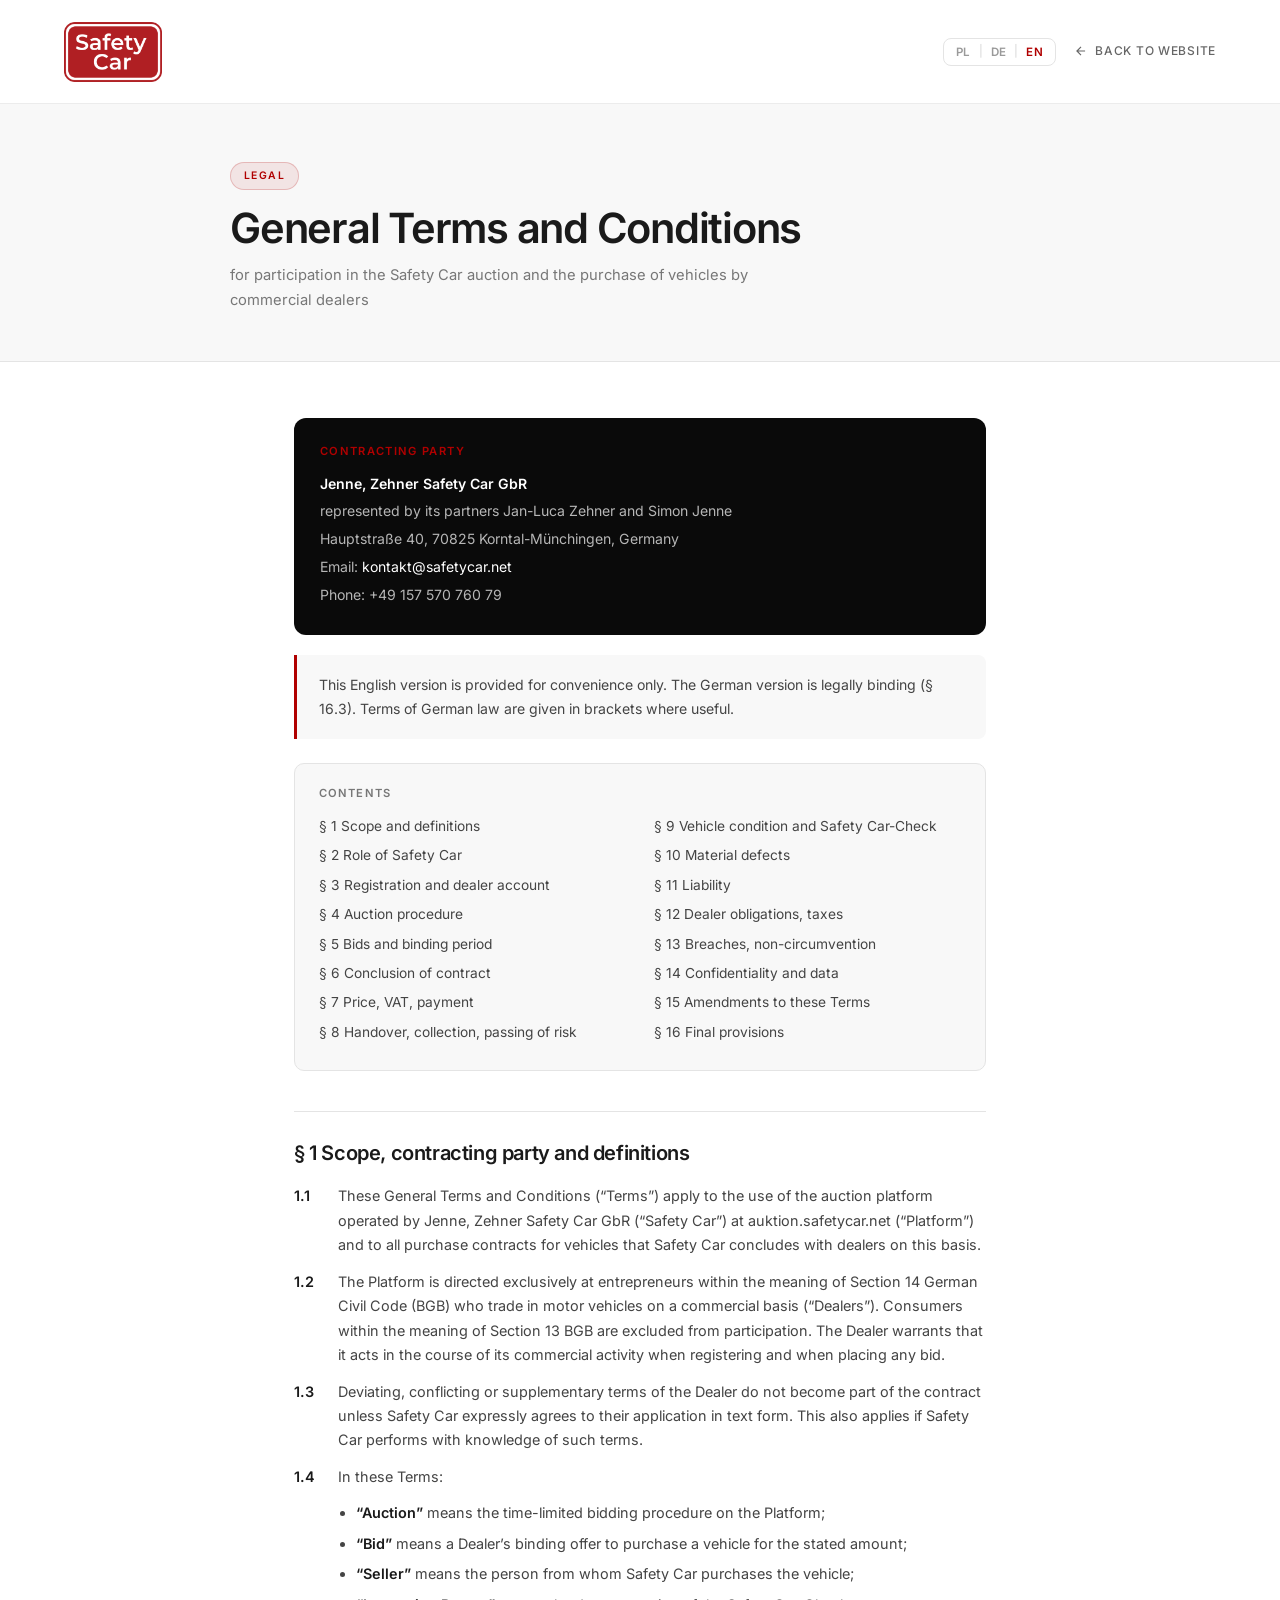
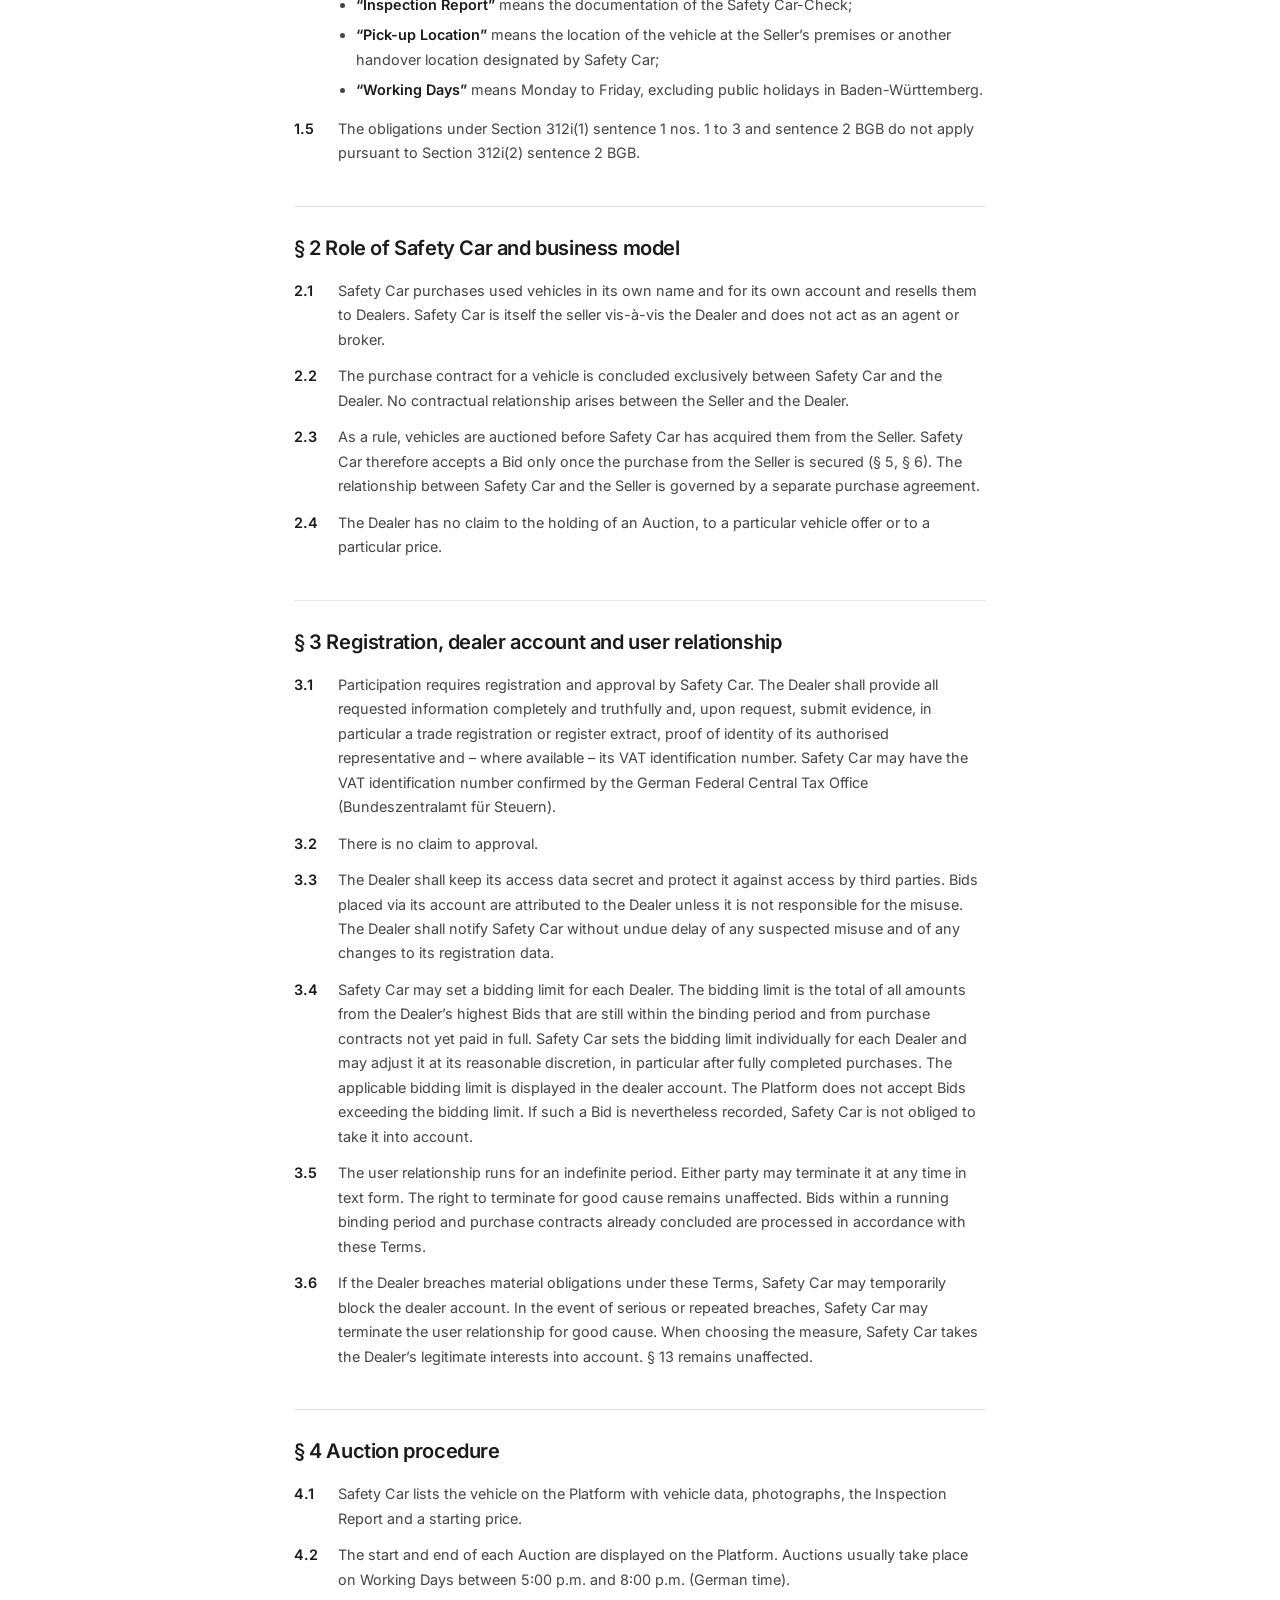
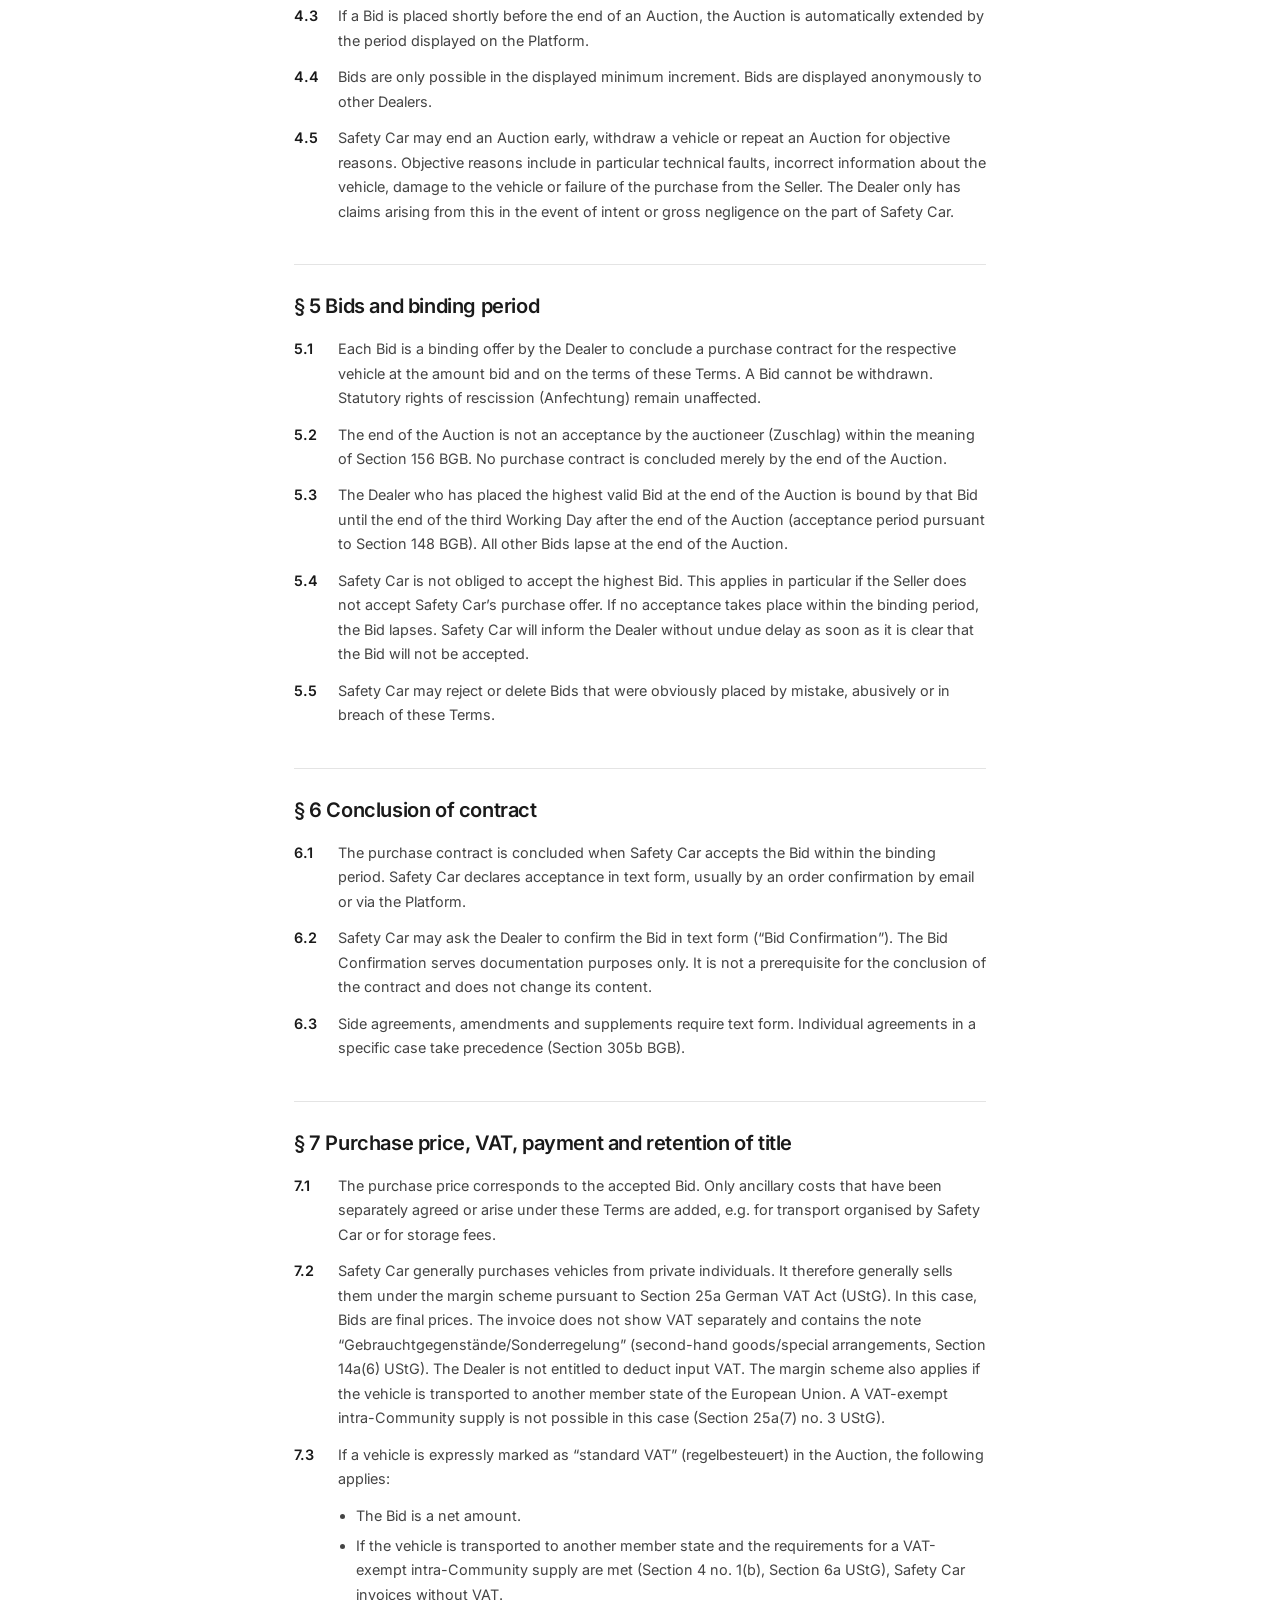
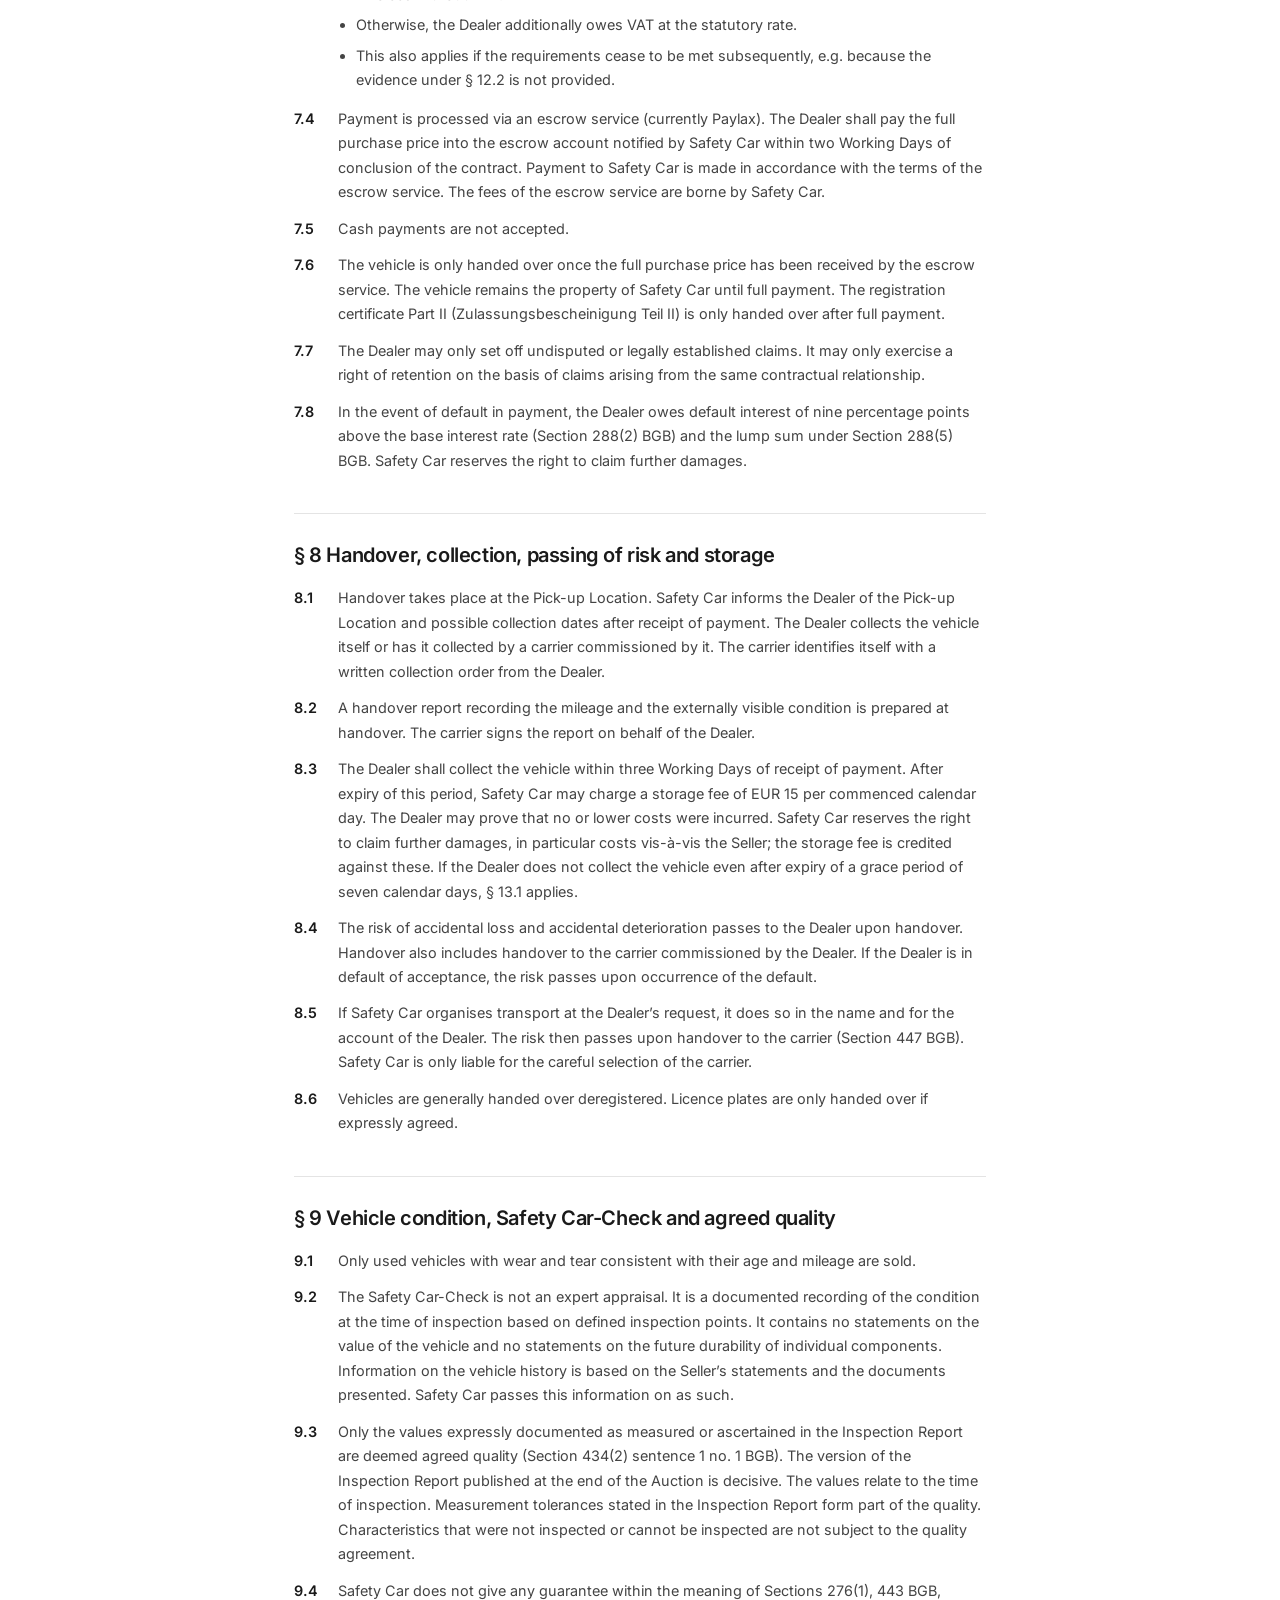
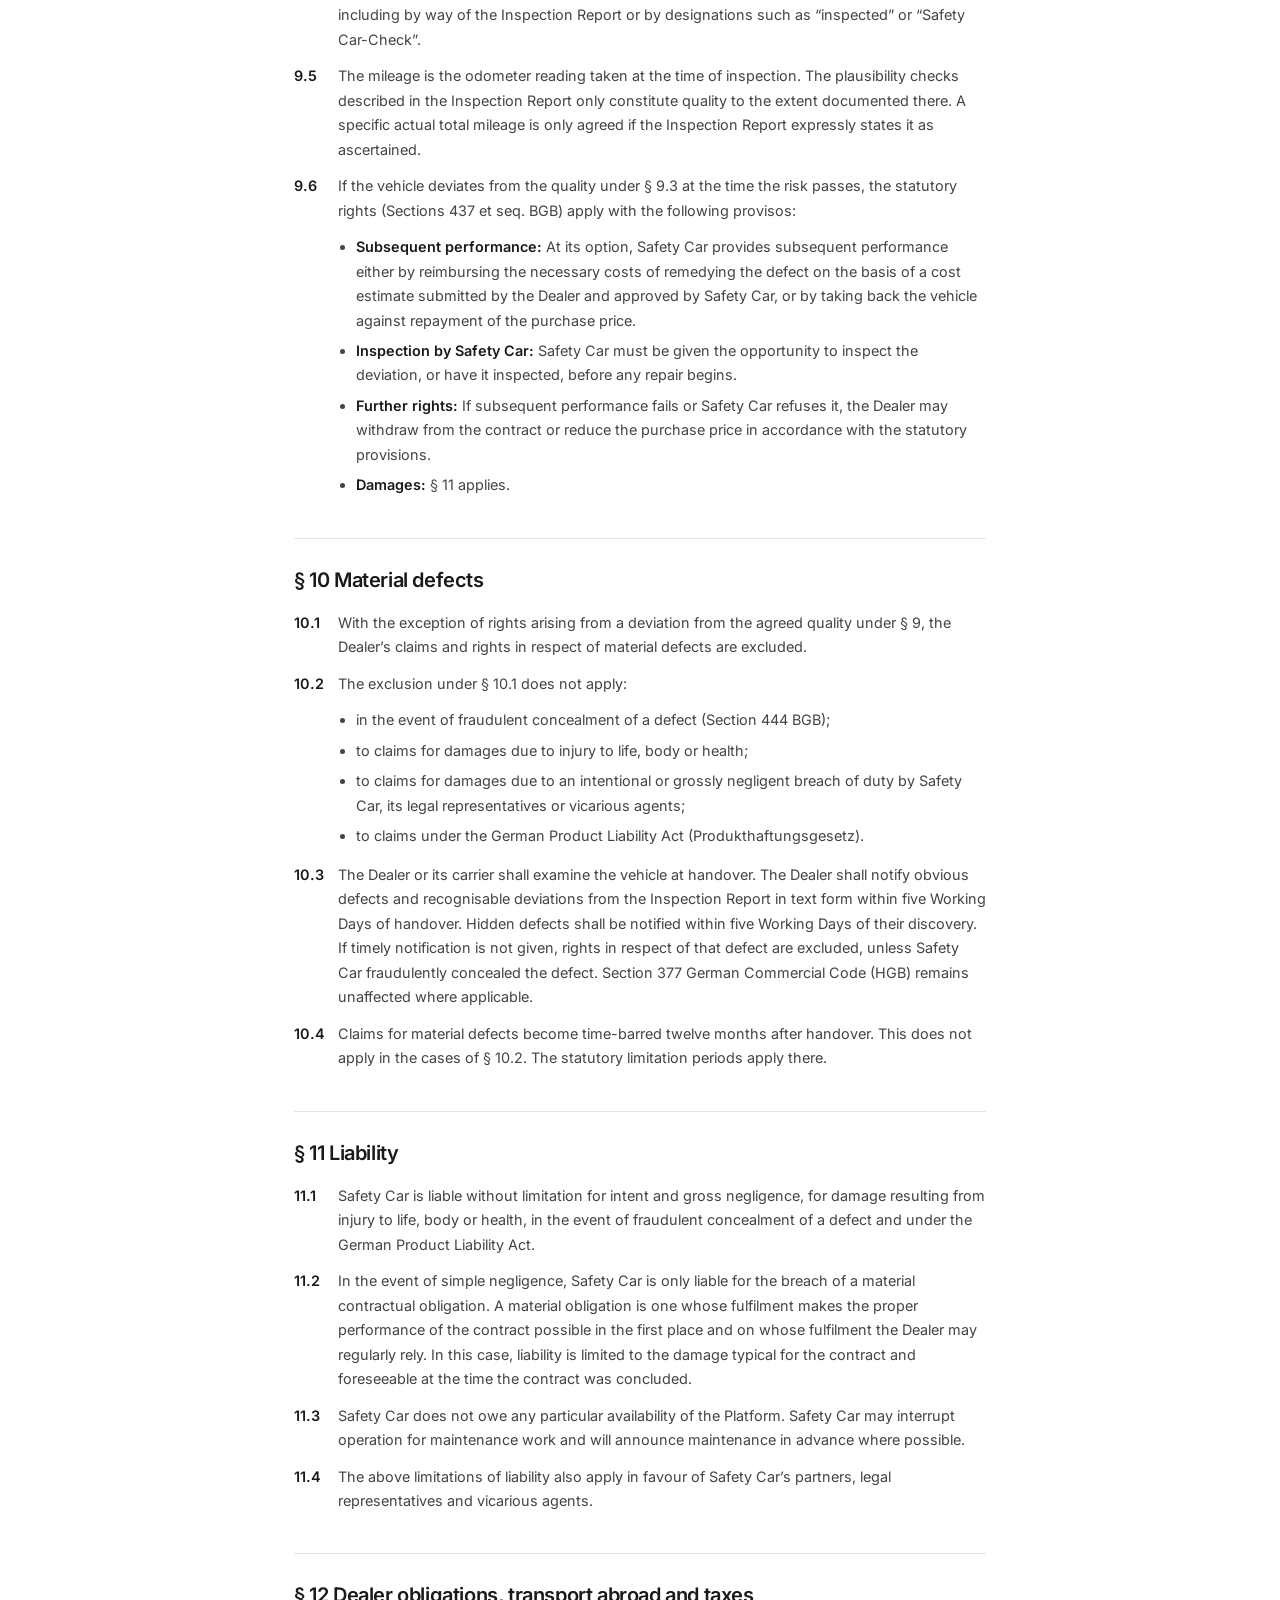
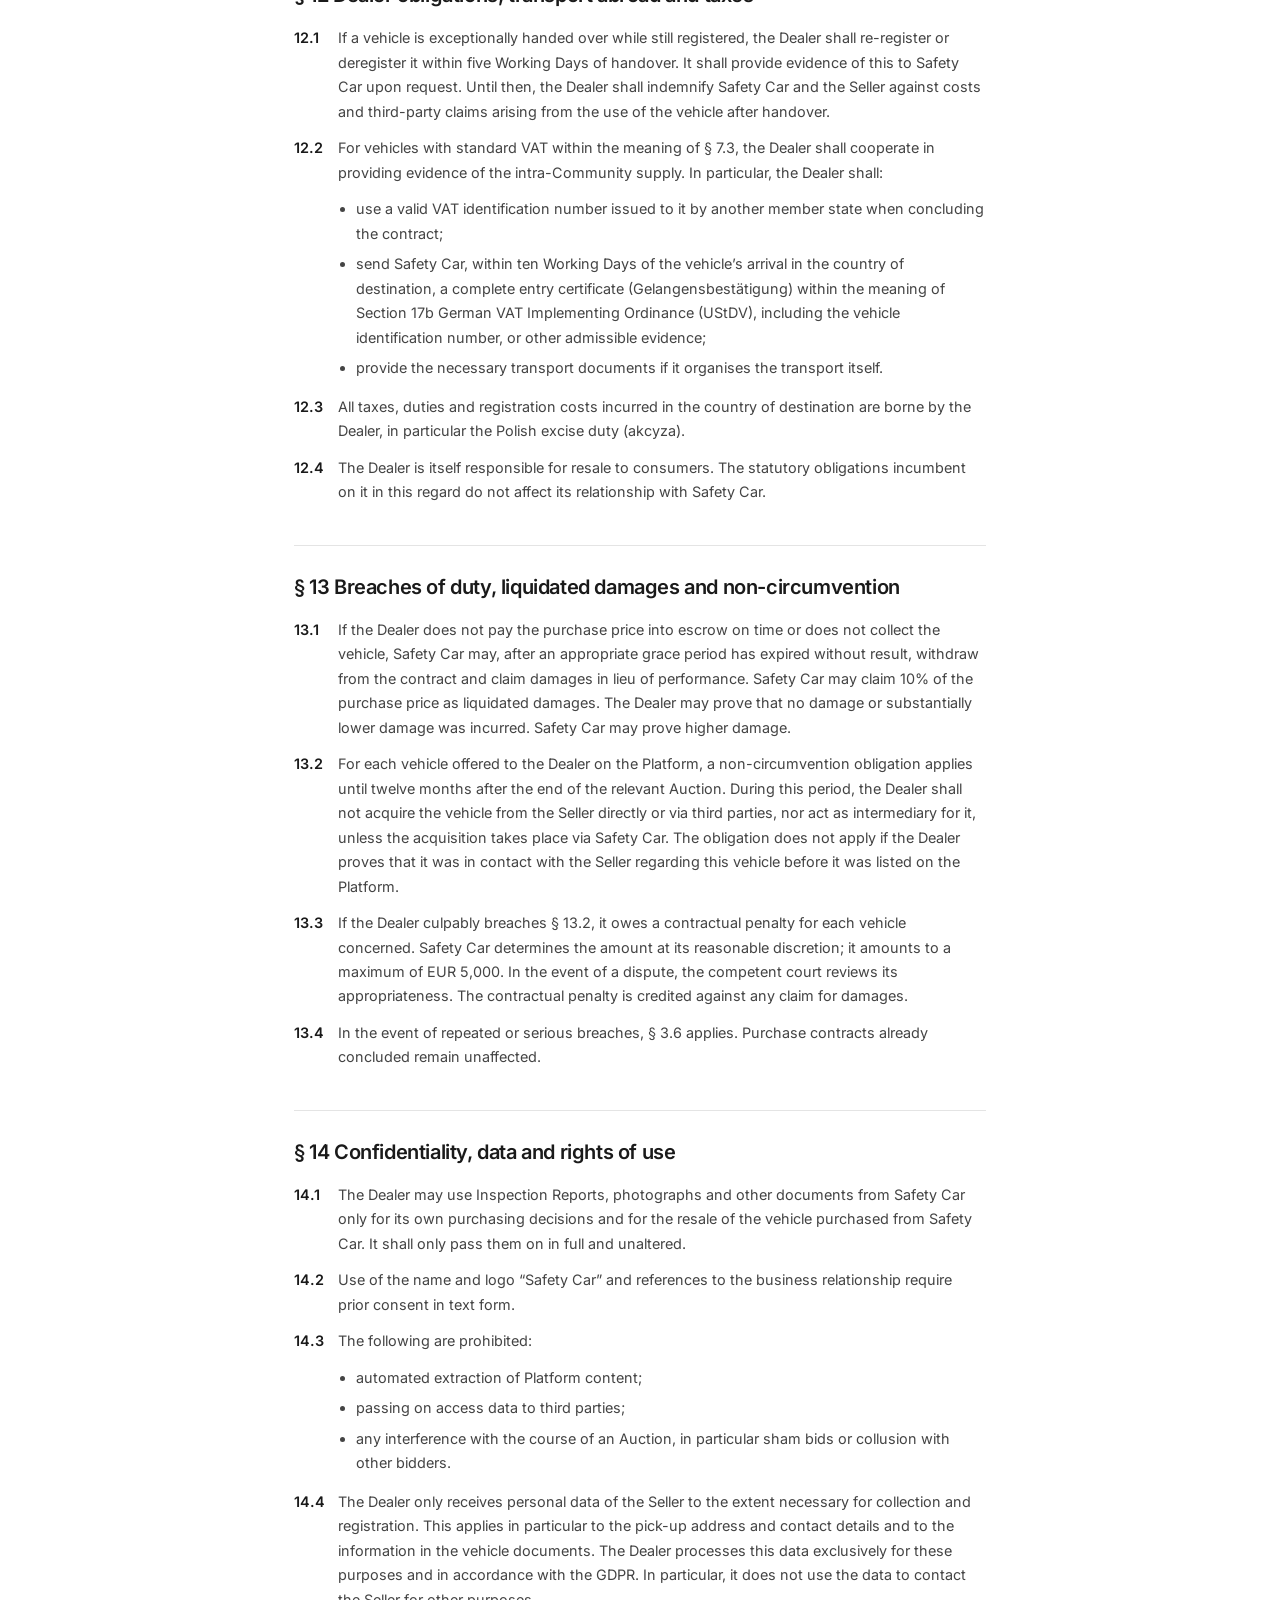
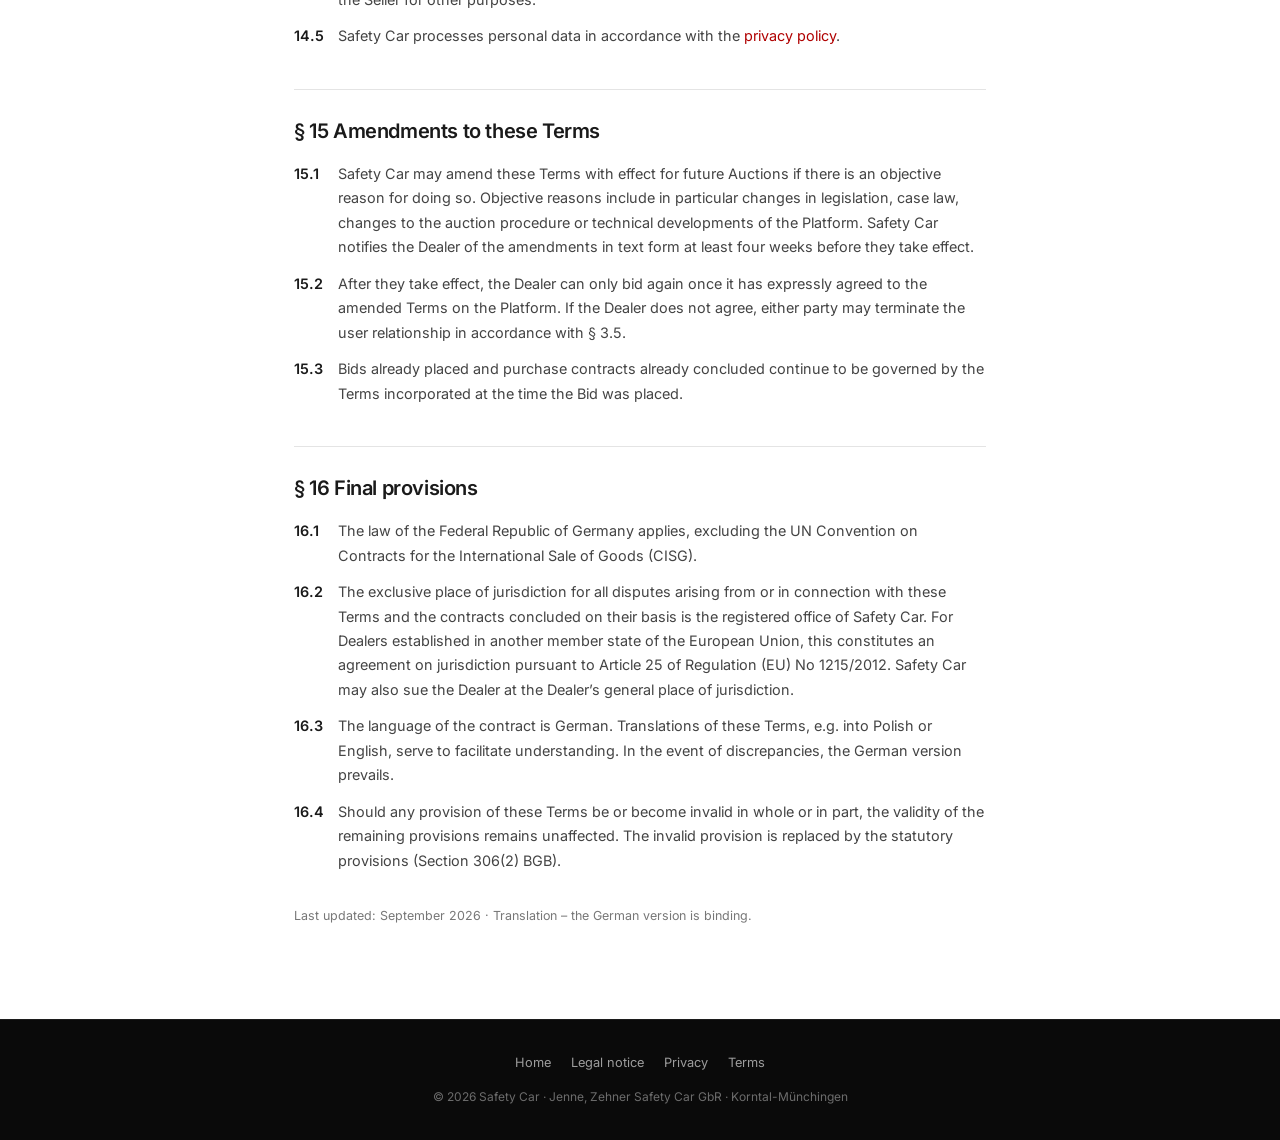
==== commit a79722f9: "Add files via upload" ====
--- a/agb.html
+++ b/agb.html
@@ -3,7 +3,7 @@
 <head>
   <meta charset="UTF-8" />
   <meta name="viewport" content="width=device-width, initial-scale=1.0" />
-  <title>Allgemeine Geschäftsbedingungen – Safety Car</title>
+  <title>AGB – Safety Car</title>
 
   <!-- Symbole (Browser-Tab, Lesezeichen, Startbildschirm) -->
   <link rel="icon" href="favicon.svg" type="image/svg+xml" />
@@ -12,373 +12,708 @@
   <link rel="apple-touch-icon" href="apple-touch-icon.png" />
   <link rel="shortcut icon" href="favicon.ico" />
 
-  <meta name="description" content="Allgemeine Geschäftsbedingungen der Jenne, Zehner Safety Car GbR – Vermittlung, Fahrzeugauktion und Safety Car-Check." />
-
-  <!-- Schriften lokal eingebettet – keine Verbindung zu Google-Servern (DSGVO-freundlich) -->
-  <style>
-  @font-face{font-family:'Inter';font-style:normal;font-weight:400;font-display:swap;src:url([data-uri]) format('woff2');}
-  @font-face{font-family:'Inter';font-style:normal;font-weight:500;font-display:swap;src:url([data-uri]) format('woff2');}
-  @font-face{font-family:'Inter';font-style:normal;font-weight:600;font-display:swap;src:url([data-uri]) format('woff2');}
-  @font-face{font-family:'Inter';font-style:normal;font-weight:700;font-display:swap;src:url([data-uri]) format('woff2');}
-  @font-face{font-family:'Montserrat';font-style:normal;font-weight:500;font-display:swap;src:url([data-uri]) format('woff2');}
-  @font-face{font-family:'Montserrat';font-style:normal;font-weight:600;font-display:swap;src:url([data-uri]) format('woff2');}
-  @font-face{font-family:'Montserrat';font-style:normal;font-weight:700;font-display:swap;src:url([data-uri]) format('woff2');}
-  @font-face{font-family:'Montserrat';font-style:normal;font-weight:800;font-display:swap;src:url([data-uri]) format('woff2');}
-  </style>
-
+  <meta name="description" content="Allgemeine Geschäftsbedingungen der Jenne, Zehner Safety Car GbR für die Teilnahme an der Safety Car-Auktion und den Kauf von Fahrzeugen durch gewerbliche Händler. Terms and Conditions · Ogólne Warunki Handlowe." />
+  <link rel="stylesheet" href="fonts.css" />
   <style>
     *, *::before, *::after { box-sizing: border-box; margin: 0; padding: 0; }
     html { scroll-behavior: smooth; }
-
     :root {
-      --red: #B00000;
-      --red-h: #C80000;
-      --ink: #0A0A0A;
-      --ink-b: #1C1C1C;
-      --text: #1a1a1a;
-      --mid: #444;
-      --muted: #777;
-      --border: #E4E4E4;
-      --bg: #fff;
-      --bg-off: #F8F8F8;
+      --red: #B00000; --red-h: #C80000; --ink: #0A0A0A; --ink-b: #1C1C1C;
+      --text: #1a1a1a; --mid: #444; --muted: #777; --border: #E4E4E4;
+      --bg: #fff; --bg-off: #F8F8F8;
     }
-
-    body {
-      font-family: 'Inter', sans-serif;
-      background: var(--bg);
-      color: var(--text);
-      line-height: 1.7;
-      -webkit-font-smoothing: antialiased;
-    }
-
-    /* ── Header ── */
-    .ds-header {
-      background: #fff;
-      padding: 0 5%;
-      height: 64px;
-      display: flex; align-items: center; justify-content: space-between;
-      position: sticky; top: 0; z-index: 50;
-      border-bottom: 1px solid var(--border);
-    }
-    .logo-mark { display:flex; flex-direction:column; line-height:1; gap:1px; text-decoration:none; }
-    .logo-mark-img { height:40px; width:auto; display:block; }
-    @media(max-width:768px){ .logo-mark-img { height:34px; } }
-    .logo-mark .lw1 { font-family:'Montserrat',sans-serif; font-weight:600; font-size:.9rem; letter-spacing:.2em; text-transform:uppercase; color:var(--red); }
-    .logo-mark .lw2 { font-family:'Montserrat',sans-serif; font-weight:600; font-size:.9rem; letter-spacing:.2em; text-transform:uppercase; color:#fff; }
-    .back-link {
-      font-family:'Montserrat',sans-serif; font-weight:500;
-      font-size:.75rem; letter-spacing:.06em; text-transform:uppercase;
-      color:#666; text-decoration:none;
-      display:inline-flex; align-items:center; gap:7px;
-      transition:color .2s;
-    }
-    .back-link:hover { color:var(--red); }
+    body { font-family: 'Inter', sans-serif; background: var(--bg); color: var(--text); line-height: 1.7; -webkit-font-smoothing: antialiased; }
+
+    .ds-header { background:#fff; padding:0 5%; height:104px; display:flex; align-items:center; justify-content:space-between; position:sticky; top:0; z-index:50; border-bottom:1px solid #ECECEC; }
+    .ds-header .logo-img { height:60px; width:auto; display:block; }
+    .back-link { font-family:'Montserrat',sans-serif; font-weight:500; font-size:.75rem; letter-spacing:.06em; text-transform:uppercase; color:#666; text-decoration:none; display:inline-flex; align-items:center; gap:7px; transition:color .2s; }
+    .back-link:hover { color:#111; }
     .back-link svg { stroke:currentColor; fill:none; stroke-width:2; }
 
-    /* ── Hero ── */
-    .ds-hero {
-      background: var(--bg-off);
-      border-bottom: 1px solid var(--border);
-      padding: 56px 5% 48px;
-    }
-    .ds-hero-inner { max-width: 820px; margin: 0 auto; }
-    .ds-tag {
-      display:inline-block;
-      font-family:'Montserrat',sans-serif; font-weight:600;
-      font-size:.65rem; letter-spacing:.14em; text-transform:uppercase;
-      color:var(--red); background:rgba(176,0,0,.08);
-      border:1px solid rgba(176,0,0,.2); padding:4px 13px;
-      border-radius:100px; margin-bottom:16px;
-    }
-    .ds-hero h1 {
-      font-family:'Montserrat',sans-serif; font-weight:800;
-      font-size:clamp(1.8rem,4vw,2.6rem); letter-spacing:-.03em;
-      line-height:1.1; margin-bottom:12px;
-    }
+    .ds-hero { background:var(--bg-off); border-bottom:1px solid var(--border); padding:56px 5% 48px; }
+    .ds-hero-inner { max-width:820px; margin:0 auto; }
+    .ds-tag { display:inline-block; font-family:'Montserrat',sans-serif; font-weight:600; font-size:.65rem; letter-spacing:.14em; text-transform:uppercase; color:var(--red); background:rgba(176,0,0,.08); border:1px solid rgba(176,0,0,.2); padding:4px 13px; border-radius:100px; margin-bottom:16px; }
+    .ds-hero h1 { font-family:'Montserrat',sans-serif; font-weight:800; font-size:clamp(1.8rem,4vw,2.6rem); letter-spacing:-.03em; line-height:1.1; margin-bottom:12px; }
     .ds-hero p { color:var(--muted); font-size:.92rem; max-width:560px; }
 
-    /* ── Content ── */
-    .ds-content {
-      max-width: 820px; margin: 0 auto;
-      padding: 56px 5% 80px;
-    }
-    .ds-part {
-      font-family:'Montserrat',sans-serif; font-weight:700;
-      font-size:.72rem; letter-spacing:.14em; text-transform:uppercase;
-      color:var(--red); margin: 48px 0 8px;
-    }
-    .ds-content h2 {
-      font-family:'Montserrat',sans-serif; font-weight:700;
-      font-size:1.18rem; letter-spacing:-.02em;
-      margin: 32px 0 12px; padding-top: 22px;
-      border-top: 1px solid var(--border);
-      color: var(--text);
-    }
-    .ds-content h2.no-line { border-top:none; padding-top:0; }
-    .ds-content h3 {
-      font-family:'Montserrat',sans-serif; font-weight:600;
-      font-size:.98rem; margin: 22px 0 8px; color: var(--text);
-    }
-    .ds-content p {
-      font-size:.9rem; color:var(--mid); margin-bottom:13px;
-    }
-    .ds-content ul, .ds-content ol {
-      margin: 0 0 16px 0; padding-left: 22px;
-    }
-    .ds-content li {
-      font-size:.9rem; color:var(--mid); margin-bottom:8px;
-    }
+    .ds-content { max-width:820px; margin:0 auto; padding:56px 5% 80px; }
+    .ds-content h2 { font-family:'Montserrat',sans-serif; font-weight:700; font-size:1.25rem; letter-spacing:-.02em; margin:40px 0 14px; padding-top:24px; border-top:1px solid var(--border); color:var(--text); }
+    .ds-content p { font-size:.9rem; color:var(--mid); margin-bottom:12px; }
+    .ds-content p.cl { padding-left:44px; position:relative; }
+    .ds-content p.cl .n { position:absolute; left:0; top:0; font-weight:600; color:var(--text); }
+    .ds-content ul { margin:0 0 14px 44px; padding-left:18px; }
+    .ds-content li { font-size:.9rem; color:var(--mid); margin-bottom:6px; }
     .ds-content a { color:var(--red); text-decoration:none; }
     .ds-content a:hover { text-decoration:underline; }
     .ds-content strong { color:var(--text); font-weight:600; }
 
-    /* ── Highlight box ── */
-    .ds-box {
-      background: var(--bg-off);
-      border-left: 3px solid var(--red);
-      border-radius: 0 8px 8px 0;
-      padding: 16px 20px;
-      margin: 16px 0 22px;
-    }
-    .ds-box p { margin-bottom: 0; font-size:.88rem; }
-
-    /* ── Widerruf box (kräftiger) ── */
-    .ds-widerruf {
-      background: #fff;
-      border: 2px solid var(--red);
-      border-radius: 10px;
-      padding: 24px 26px;
-      margin: 20px 0;
-    }
-    .ds-widerruf h3 { margin-top:0; }
-
-    /* ── Verantwortlicher Card ── */
-    .ds-resp {
-      background: var(--ink); color: #fff;
-      border-radius: 12px; padding: 24px 26px;
-      margin-bottom: 8px;
-    }
+    .ds-box { background:var(--bg-off); border-left:3px solid var(--red); border-radius:0 8px 8px 0; padding:18px 22px; margin:18px 0 24px; }
+    .ds-box p { margin-bottom:0; font-size:.88rem; }
+
+    .ds-resp { background:var(--ink); color:#fff; border-radius:12px; padding:24px 26px; margin-bottom:8px; }
     .ds-resp p { color:rgba(255,255,255,.7); font-size:.88rem; margin-bottom:4px; }
     .ds-resp strong { color:#fff; }
     .ds-resp a { color:#fff; }
 
-    /* ── TOC ── */
-    .ds-toc {
-      background: var(--bg-off); border:1px solid var(--border);
-      border-radius:10px; padding:20px 24px; margin-bottom:8px;
-    }
-    .ds-toc p {
-      font-family:'Montserrat',sans-serif; font-weight:600;
-      font-size:.7rem; letter-spacing:.1em; text-transform:uppercase;
-      color:var(--muted); margin-bottom:12px;
-    }
-    .ds-toc ol { padding-left:18px; }
-    .ds-toc li { font-size:.86rem; margin-bottom:6px; }
+    .ds-toc { background:var(--bg-off); border:1px solid var(--border); border-radius:10px; padding:20px 24px; margin:24px 0 8px; }
+    .ds-toc p { font-family:'Montserrat',sans-serif; font-weight:600; font-size:.7rem; letter-spacing:.1em; text-transform:uppercase; color:var(--muted); margin-bottom:12px; }
+    .ds-toc ol { padding-left:0; list-style:none; columns:2; column-gap:28px; }
+    .ds-toc li { font-size:.86rem; margin-bottom:6px; break-inside:avoid; }
     .ds-toc a { color:var(--mid); }
     .ds-toc a:hover { color:var(--red); }
 
-    /* ── Footer ── */
-    .ds-footer {
-      background: var(--ink); color:rgba(255,255,255,.4);
-      padding: 32px 5%; text-align:center;
-      border-top:1px solid var(--ink-b);
-    }
+    .ds-footer { background:var(--ink); color:rgba(255,255,255,.4); padding:32px 5%; text-align:center; border-top:1px solid var(--ink-b); }
     .ds-footer a { color:rgba(255,255,255,.6); text-decoration:none; font-size:.8rem; }
     .ds-footer a:hover { color:#fff; }
     .ds-footer-links { display:flex; gap:20px; justify-content:center; margin-bottom:14px; flex-wrap:wrap; }
     .ds-footer-copy { font-size:.75rem; }
 
     @media(max-width:600px){
-      .ds-content h2 { font-size:1.05rem; }
+      .ds-content h2 { font-size:1.1rem; }
+      .ds-content p.cl { padding-left:36px; }
+      .ds-content ul { margin-left:36px; }
+      .ds-toc ol { columns:1; }
     }
+    @media print {
+      .ds-header, .ds-footer, .ds-toc { display:none; }
+      .ds-hero { padding:0 0 16px; background:none; }
+      .ds-content { padding:0; max-width:none; }
+    }
+
+    .top-right { display:flex; align-items:center; gap:18px; }
+    .lang { display:inline-flex; align-items:center; gap:2px; border:1px solid var(--border); border-radius:8px; padding:3px 6px; background:#fff; }
+    .lang button { font-family:'Montserrat',sans-serif; font-weight:700; font-size:.72rem; letter-spacing:.03em; color:#9a9a9a; background:none; border:none; cursor:pointer; padding:3px 6px; border-radius:5px; }
+    .lang button.active { color:var(--red); }
+    .lang .sep { color:#d5d5d5; font-size:.72rem; }
+    body.l-de [data-l]:not([data-l="de"]),
+    body.l-en [data-l]:not([data-l="en"]),
+    body.l-pl [data-l]:not([data-l="pl"]) { display:none !important; }
+    @media(max-width:560px){ .back-link .bl-text { display:none; } .ds-header { height:80px; } .ds-header .logo-img { height:50px; } }
+    @media print { .lang { display:none; } }
   </style>
 </head>
-<body>
-
-<!-- ── Header ── -->
+<body class="l-de">
+
 <header class="ds-header">
-  <a href="index.html" class="logo-mark" aria-label="Safety Car – Zur Startseite">
-    <img src="logo.png" alt="Safety Car" class="logo-mark-img" />
-  </a>
-  <a href="index.html" class="back-link">
-    <svg width="14" height="14" viewBox="0 0 24 24"><path d="M19 12H5M12 19l-7-7 7-7"/></svg>
-    Zurück zur Webseite
-  </a>
+  <a href="index.html" aria-label="Safety Car"><img src="logo.png" alt="Safety Car" class="logo-img"></a>
+  <div class="top-right">
+    <div class="lang" role="group" aria-label="Sprache / Language / Język">
+      <button type="button" data-lang="pl">PL</button><span class="sep">|</span>
+      <button type="button" data-lang="de">DE</button><span class="sep">|</span>
+      <button type="button" data-lang="en">EN</button>
+    </div>
+    <a href="index.html" class="back-link">
+      <svg width="14" height="14" viewBox="0 0 24 24"><path d="M19 12H5M12 19l-7-7 7-7"/></svg>
+      <span class="bl-text"><span data-l="de">Zurück zur Webseite</span><span data-l="en">Back to website</span><span data-l="pl">Powrót do strony</span></span>
+    </a>
+  </div>
 </header>
 
-<!-- ── Hero ── -->
 <section class="ds-hero">
   <div class="ds-hero-inner">
-    <span class="ds-tag">Rechtliches</span>
-    <h1>Allgemeine Geschäftsbedingungen</h1>
-    <p>Bedingungen für die Vermittlung von Fahrzeugen über die Safety Car-Auktion sowie für die Durchführung des Safety Car-Checks.</p>
+    <span class="ds-tag"><span data-l="de">Rechtliches</span><span data-l="en">Legal</span><span data-l="pl">Informacje prawne</span></span>
+    <h1><span data-l="de">Allgemeine Geschäfts&shy;bedingungen</span><span data-l="en">General Terms and Conditions</span><span data-l="pl">Ogólne Warunki Handlowe</span></h1>
+    <p data-l="de">für die Teilnahme an der Safety Car-Auktion und den Kauf von Fahrzeugen durch gewerbliche Händler</p>
+    <p data-l="en">for participation in the Safety Car auction and the purchase of vehicles by commercial dealers</p>
+    <p data-l="pl">dotyczące udziału w aukcji Safety Car oraz zakupu pojazdów przez dealerów prowadzących działalność gospodarczą</p>
   </div>
 </section>
 
-<!-- ── Content ── -->
 <main class="ds-content">
-
-  <!-- Anbieter -->
+<div data-l="de" lang="de">
+
   <div class="ds-resp">
-    <p style="font-family:'Montserrat',sans-serif;font-weight:600;font-size:.7rem;letter-spacing:.12em;text-transform:uppercase;color:#B00000;margin-bottom:10px;">Anbieter</p>
+    <p style="font-family:'Montserrat',sans-serif;font-weight:600;font-size:.7rem;letter-spacing:.12em;text-transform:uppercase;color:#B00000;margin-bottom:10px;">Vertragspartner</p>
     <p><strong>Jenne, Zehner Safety Car GbR</strong></p>
+    <p>vertreten durch die Gesellschafter Jan-Luca Zehner und Simon Jenne</p>
     <p>Hauptstraße 40, 70825 Korntal-Münchingen</p>
     <p>E-Mail: <a href="mailto:kontakt@safetycar.net">kontakt@safetycar.net</a></p>
     <p>Telefon: <a href="tel:+4915757076079" style="color:rgba(255,255,255,.7);">+49 157 570 760 79</a></p>
   </div>
 
-  <!-- TOC -->
-  <div class="ds-toc">
+  <nav class="ds-toc" aria-label="Inhaltsverzeichnis">
     <p>Inhalt</p>
     <ol>
-      <li><a href="#geltung">Geltungsbereich &amp; Begriffe</a></li>
-      <li><a href="#leistung">Leistungen von Safety Car (Vermittlung)</a></li>
-      <li><a href="#vertrag">Vertragsschluss</a></li>
-      <li><a href="#auktion">Ablauf der Fahrzeugauktion</a></li>
-      <li><a href="#provision">Vergütung &amp; Provision</a></li>
-      <li><a href="#widerruf">Widerrufsrecht für Verbraucher</a></li>
-      <li><a href="#pflichten">Pflichten des Auftraggebers</a></li>
-      <li><a href="#haendler">Pflichten gewerblicher Händler</a></li>
-      <li><a href="#check">Der Safety Car-Check (Leistungsumfang)</a></li>
-      <li><a href="#gewaehr">Gewährleistung</a></li>
-      <li><a href="#haftung">Haftung</a></li>
-      <li><a href="#datenschutz">Datenschutz &amp; Nutzungsrechte</a></li>
-      <li><a href="#schluss">Schlussbestimmungen</a></li>
+      <li><a href="#p1">§ 1 Geltungsbereich und Begriffe</a></li>
+      <li><a href="#p2">§ 2 Stellung von Safety Car</a></li>
+      <li><a href="#p3">§ 3 Registrierung und Händlerkonto</a></li>
+      <li><a href="#p4">§ 4 Ablauf der Auktion</a></li>
+      <li><a href="#p5">§ 5 Gebote und Bindungsfrist</a></li>
+      <li><a href="#p6">§ 6 Vertragsschluss</a></li>
+      <li><a href="#p7">§ 7 Kaufpreis, Umsatzsteuer, Zahlung</a></li>
+      <li><a href="#p8">§ 8 Übergabe, Abholung, Gefahrübergang</a></li>
+      <li><a href="#p9">§ 9 Fahrzeugzustand und Safety Car-Check</a></li>
+      <li><a href="#p10">§ 10 Sachmängel</a></li>
+      <li><a href="#p11">§ 11 Haftung</a></li>
+      <li><a href="#p12">§ 12 Pflichten des Händlers, Steuern</a></li>
+      <li><a href="#p13">§ 13 Pflichtverletzungen, Umgehungsverbot</a></li>
+      <li><a href="#p14">§ 14 Vertraulichkeit und Daten</a></li>
+      <li><a href="#p15">§ 15 Änderungen dieser AGB</a></li>
+      <li><a href="#p16">§ 16 Schlussbestimmungen</a></li>
     </ol>
+  </nav>
+
+  <!-- § 1 -->
+  <h2 id="p1">§ 1 Geltungsbereich, Vertragspartner und Begriffe</h2>
+  <p class="cl"><span class="n">1.1</span>Diese Allgemeinen Geschäftsbedingungen („AGB“) gelten für die Nutzung der von der Jenne, Zehner Safety Car GbR („Safety Car“) unter auktion.safetycar.net betriebenen Auktionsplattform („Plattform“) sowie für alle Kaufverträge über Fahrzeuge, die Safety Car auf dieser Grundlage mit Händlern schließt.</p>
+  <p class="cl"><span class="n">1.2</span>Die Plattform richtet sich ausschließlich an Unternehmer im Sinne des § 14 BGB, die gewerblich mit Kraftfahrzeugen handeln („Händler“). Verbraucher im Sinne des § 13 BGB sind von der Teilnahme ausgeschlossen. Der Händler versichert, bei Registrierung und bei jedem Gebot in Ausübung seiner gewerblichen Tätigkeit zu handeln.</p>
+  <p class="cl"><span class="n">1.3</span>Abweichende, entgegenstehende oder ergänzende Bedingungen des Händlers werden nicht Vertragsbestandteil, es sei denn, Safety Car stimmt ihrer Geltung ausdrücklich in Textform zu. Dies gilt auch dann, wenn Safety Car in Kenntnis solcher Bedingungen leistet.</p>
+  <p class="cl"><span class="n">1.4</span>Im Sinne dieser AGB bezeichnen:</p>
+  <ul>
+    <li><strong>„Auktion“</strong> das zeitlich befristete Bietverfahren auf der Plattform;</li>
+    <li><strong>„Gebot“</strong> das verbindliche Angebot eines Händlers, ein Fahrzeug zum genannten Betrag zu kaufen;</li>
+    <li><strong>„Verkäufer“</strong> die Person, von der Safety Car das Fahrzeug ankauft;</li>
+    <li><strong>„Prüfprotokoll“</strong> die Dokumentation des Safety Car-Checks;</li>
+    <li><strong>„Abholort“</strong> den Standort des Fahrzeugs beim Verkäufer oder einen anderen von Safety Car benannten Übergabeort;</li>
+    <li><strong>„Werktage“</strong> die Tage Montag bis Freitag mit Ausnahme der gesetzlichen Feiertage in Baden-Württemberg.</li>
+  </ul>
+  <p class="cl"><span class="n">1.5</span>Die Pflichten nach § 312i Abs. 1 Satz 1 Nr. 1 bis 3 und Satz 2 BGB finden gemäß § 312i Abs. 2 Satz 2 BGB keine Anwendung.</p>
+
+  <!-- § 2 -->
+  <h2 id="p2">§ 2 Stellung von Safety Car und Geschäftsmodell</h2>
+  <p class="cl"><span class="n">2.1</span>Safety Car kauft Gebrauchtfahrzeuge im eigenen Namen und auf eigene Rechnung an und verkauft sie an Händler weiter. Safety Car ist selbst Verkäufer gegenüber dem Händler und handelt nicht als Vermittler oder Makler.</p>
+  <p class="cl"><span class="n">2.2</span>Der Kaufvertrag über ein Fahrzeug kommt ausschließlich zwischen Safety Car und dem Händler zustande. Zwischen Verkäufer und Händler entstehen keine vertraglichen Beziehungen.</p>
+  <p class="cl"><span class="n">2.3</span>Fahrzeuge werden in der Regel versteigert, bevor Safety Car sie vom Verkäufer erworben hat. Safety Car nimmt ein Gebot deshalb erst an, wenn der Ankauf gesichert ist (§ 5, § 6). Das Verhältnis zwischen Safety Car und dem Verkäufer richtet sich nach einem gesonderten Ankaufvertrag.</p>
+  <p class="cl"><span class="n">2.4</span>Ein Anspruch des Händlers auf Durchführung einer Auktion, auf ein bestimmtes Fahrzeugangebot oder auf einen bestimmten Preis besteht nicht.</p>
+
+  <!-- § 3 -->
+  <h2 id="p3">§ 3 Registrierung, Händlerkonto und Nutzungsverhältnis</h2>
+  <p class="cl"><span class="n">3.1</span>Die Teilnahme setzt eine Registrierung und die Freigabe durch Safety Car voraus. Der Händler macht alle angeforderten Angaben vollständig und wahrheitsgemäß und legt auf Verlangen Nachweise vor, insbesondere Gewerbeanmeldung oder Registerauszug, Identitätsnachweis des Vertretungsberechtigten und – soweit vorhanden – seine Umsatzsteuer-Identifikationsnummer. Safety Car ist berechtigt, die Umsatzsteuer-Identifikationsnummer beim Bundeszentralamt für Steuern bestätigen zu lassen.</p>
+  <p class="cl"><span class="n">3.2</span>Ein Anspruch auf Freigabe besteht nicht.</p>
+  <p class="cl"><span class="n">3.3</span>Der Händler hält seine Zugangsdaten geheim und schützt sie vor dem Zugriff Dritter. Über sein Konto abgegebene Gebote werden ihm zugerechnet, es sei denn, er hat den Missbrauch nicht zu vertreten. Einen Verdacht auf Missbrauch sowie Änderungen seiner Registrierungsdaten teilt er Safety Car unverzüglich mit.</p>
+  <p class="cl"><span class="n">3.4</span>Safety Car kann für jeden Händler ein Bietlimit festlegen. Das Bietlimit ist die Summe aller Beträge aus Höchstgeboten des Händlers, die noch in der Bindungsfrist sind, und aus Kaufverträgen, die noch nicht vollständig bezahlt sind. Safety Car legt das Bietlimit für jeden Händler individuell fest und kann es nach pflichtgemäßem Ermessen anpassen, insbesondere nach vollständig abgewickelten Käufen. Das jeweils geltende Bietlimit wird im Händlerkonto angezeigt. Gebote, die das Bietlimit überschreiten, nimmt die Plattform nicht an. Wird ein solches Gebot dennoch erfasst, ist Safety Car nicht verpflichtet, es zu berücksichtigen.</p>
+  <p class="cl"><span class="n">3.5</span>Das Nutzungsverhältnis läuft auf unbestimmte Zeit. Jede Partei kann es jederzeit in Textform kündigen. Das Recht zur Kündigung aus wichtigem Grund bleibt unberührt. Gebote in laufender Bindungsfrist und bereits geschlossene Kaufverträge werden nach diesen AGB abgewickelt.</p>
+  <p class="cl"><span class="n">3.6</span>Verstößt der Händler gegen wesentliche Pflichten aus diesen AGB, kann Safety Car das Händlerkonto vorübergehend sperren. Bei schwerwiegenden oder wiederholten Verstößen kann Safety Car das Nutzungsverhältnis aus wichtigem Grund kündigen. Bei der Wahl der Maßnahme berücksichtigt Safety Car die berechtigten Interessen des Händlers. § 13 bleibt unberührt.</p>
+
+  <!-- § 4 -->
+  <h2 id="p4">§ 4 Ablauf der Auktion</h2>
+  <p class="cl"><span class="n">4.1</span>Safety Car stellt das Fahrzeug mit Fahrzeugdaten, Lichtbildern, dem Prüfprotokoll und einem Startpreis auf der Plattform ein.</p>
+  <p class="cl"><span class="n">4.2</span>Beginn und Ende jeder Auktion werden auf der Plattform angezeigt. Auktionen finden in der Regel an Werktagen zwischen 17:00 und 20:00 Uhr (deutsche Zeit) statt.</p>
+  <p class="cl"><span class="n">4.3</span>Wird kurz vor Auktionsende ein Gebot abgegeben, verlängert sich die Auktion automatisch um den auf der Plattform angezeigten Zeitraum.</p>
+  <p class="cl"><span class="n">4.4</span>Gebote sind nur in der angezeigten Mindesterhöhung möglich. Gegenüber anderen Händlern werden Gebote anonym angezeigt.</p>
+  <p class="cl"><span class="n">4.5</span>Safety Car kann eine Auktion aus sachlichem Grund vorzeitig beenden, ein Fahrzeug zurückziehen oder eine Auktion wiederholen. Sachliche Gründe sind insbesondere technische Störungen, fehlerhafte Angaben zum Fahrzeug, eine Beschädigung des Fahrzeugs oder das Scheitern des Ankaufs. Ansprüche des Händlers hieraus bestehen nur bei Vorsatz oder grober Fahrlässigkeit von Safety Car.</p>
+
+  <!-- § 5 -->
+  <h2 id="p5">§ 5 Gebote und Bindungsfrist</h2>
+  <p class="cl"><span class="n">5.1</span>Jedes Gebot ist ein verbindliches Angebot des Händlers zum Abschluss eines Kaufvertrags über das jeweilige Fahrzeug zum gebotenen Betrag und zu den Bedingungen dieser AGB. Ein Gebot kann nicht zurückgenommen werden. Gesetzliche Anfechtungsrechte bleiben unberührt.</p>
+  <p class="cl"><span class="n">5.2</span>Das Ende der Auktion ist kein Zuschlag im Sinne des § 156 BGB. Allein durch das Auktionsende kommt kein Kaufvertrag zustande.</p>
+  <p class="cl"><span class="n">5.3</span>Der Händler, der bei Auktionsende das höchste wirksame Gebot abgegeben hat, ist an dieses Gebot bis zum Ablauf des dritten Werktags nach Auktionsende gebunden (Annahmefrist gemäß § 148 BGB). Alle übrigen Gebote erlöschen mit dem Auktionsende.</p>
+  <p class="cl"><span class="n">5.4</span>Safety Car ist nicht verpflichtet, das Höchstgebot anzunehmen. Das gilt insbesondere, wenn der Verkäufer das Ankaufsangebot von Safety Car nicht annimmt. Kommt innerhalb der Bindungsfrist keine Annahme zustande, erlischt das Gebot. Safety Car informiert den Händler unverzüglich, sobald feststeht, dass das Gebot nicht angenommen wird.</p>
+  <p class="cl"><span class="n">5.5</span>Safety Car kann Gebote zurückweisen oder streichen, die offensichtlich irrtümlich, missbräuchlich oder unter Verstoß gegen diese AGB abgegeben wurden.</p>
+
+  <!-- § 6 -->
+  <h2 id="p6">§ 6 Vertragsschluss</h2>
+  <p class="cl"><span class="n">6.1</span>Der Kaufvertrag kommt zustande, wenn Safety Car das Gebot innerhalb der Bindungsfrist annimmt. Safety Car erklärt die Annahme in Textform, in der Regel durch eine Auftragsbestätigung per E-Mail oder über die Plattform.</p>
+  <p class="cl"><span class="n">6.2</span>Safety Car kann den Händler bitten, das Gebot in Textform zu bestätigen („Gebotsbestätigung“). Die Gebotsbestätigung dient nur der Dokumentation. Sie ist keine Voraussetzung für das Zustandekommen des Vertrags und ändert dessen Inhalt nicht.</p>
+  <p class="cl"><span class="n">6.3</span>Nebenabreden, Änderungen und Ergänzungen bedürfen der Textform. Individuelle Vereinbarungen im Einzelfall haben Vorrang (§ 305b BGB).</p>
+
+  <!-- § 7 -->
+  <h2 id="p7">§ 7 Kaufpreis, Umsatzsteuer, Zahlung und Eigentumsvorbehalt</h2>
+  <p class="cl"><span class="n">7.1</span>Der Kaufpreis entspricht dem angenommenen Gebot. Hinzu kommen nur die Nebenkosten, die gesondert vereinbart sind oder nach diesen AGB anfallen, etwa für einen von Safety Car organisierten Transport oder für Standgeld.</p>
+  <p class="cl"><span class="n">7.2</span>Safety Car kauft Fahrzeuge in der Regel von Privatpersonen an. Safety Car verkauft sie deshalb grundsätzlich unter Anwendung der Differenzbesteuerung nach § 25a UStG. Gebote sind in diesem Fall Endpreise. Die Rechnung weist keine Umsatzsteuer gesondert aus und enthält den Hinweis „Gebrauchtgegenstände/Sonderregelung“ (§ 14a Abs. 6 UStG). Ein Vorsteuerabzug des Händlers ist ausgeschlossen. Die Differenzbesteuerung gilt auch dann, wenn das Fahrzeug in einen anderen Mitgliedstaat der Europäischen Union gelangt. Eine steuerfreie innergemeinschaftliche Lieferung ist dann nicht möglich (§ 25a Abs. 7 Nr. 3 UStG).</p>
+  <p class="cl"><span class="n">7.3</span>Ist ein Fahrzeug in der Auktion ausdrücklich als „regelbesteuert“ gekennzeichnet, gilt Folgendes:</p>
+  <ul>
+    <li>Das Gebot ist ein Nettobetrag.</li>
+    <li>Gelangt das Fahrzeug in einen anderen Mitgliedstaat und liegen die Voraussetzungen einer steuerfreien innergemeinschaftlichen Lieferung vor (§ 4 Nr. 1 Buchst. b, § 6a UStG), rechnet Safety Car ohne Umsatzsteuer ab.</li>
+    <li>Andernfalls schuldet der Händler zusätzlich die Umsatzsteuer in gesetzlicher Höhe.</li>
+    <li>Das gilt auch, wenn die Voraussetzungen nachträglich entfallen, etwa weil die Nachweise nach § 12.2 nicht vorliegen.</li>
+  </ul>
+  <p class="cl"><span class="n">7.4</span>Die Zahlung wird über einen Treuhanddienst abgewickelt (derzeit Paylax). Der Händler zahlt den vollständigen Kaufpreis innerhalb von zwei Werktagen nach Vertragsschluss auf das von Safety Car mitgeteilte Treuhandkonto ein. Die Auszahlung an Safety Car erfolgt nach den Bedingungen des Treuhanddienstes. Die Gebühren des Treuhanddienstes trägt Safety Car.</p>
+  <p class="cl"><span class="n">7.5</span>Barzahlungen werden nicht angenommen.</p>
+  <p class="cl"><span class="n">7.6</span>Das Fahrzeug wird erst übergeben, wenn der vollständige Kaufpreis beim Treuhanddienst eingegangen ist. Bis zur vollständigen Zahlung bleibt das Fahrzeug Eigentum von Safety Car. Die Zulassungsbescheinigung Teil II wird erst nach vollständiger Zahlung ausgehändigt.</p>
+  <p class="cl"><span class="n">7.7</span>Der Händler kann nur mit unbestrittenen oder rechtskräftig festgestellten Forderungen aufrechnen. Ein Zurückbehaltungsrecht kann er nur wegen Ansprüchen aus demselben Vertragsverhältnis ausüben.</p>
+  <p class="cl"><span class="n">7.8</span>Bei Zahlungsverzug schuldet der Händler Verzugszinsen in Höhe von neun Prozentpunkten über dem Basiszinssatz (§ 288 Abs. 2 BGB) sowie die Pauschale nach § 288 Abs. 5 BGB. Die Geltendmachung eines weitergehenden Schadens bleibt vorbehalten.</p>
+
+  <!-- § 8 -->
+  <h2 id="p8">§ 8 Übergabe, Abholung, Gefahrübergang und Standzeit</h2>
+  <p class="cl"><span class="n">8.1</span>Die Übergabe erfolgt am Abholort. Safety Car teilt dem Händler den Abholort und mögliche Abholtermine nach Zahlungseingang mit. Der Händler holt das Fahrzeug selbst ab oder lässt es durch eine von ihm beauftragte Transportperson abholen. Die Transportperson weist sich durch einen schriftlichen Abholauftrag des Händlers aus.</p>
+  <p class="cl"><span class="n">8.2</span>Bei der Übergabe wird ein Übergabeprotokoll mit Kilometerstand und äußerlich erkennbarem Zustand erstellt. Die Transportperson unterzeichnet das Protokoll für den Händler.</p>
+  <p class="cl"><span class="n">8.3</span>Der Händler holt das Fahrzeug innerhalb von drei Werktagen nach Zahlungseingang ab. Nach Ablauf dieser Frist kann Safety Car ein Standgeld von 15 EUR je angefangenem Kalendertag verlangen. Der Händler kann nachweisen, dass kein oder ein geringerer Aufwand entstanden ist. Ein weitergehender Schaden, insbesondere Kosten gegenüber dem Verkäufer, bleibt vorbehalten; das Standgeld wird darauf angerechnet. Holt der Händler das Fahrzeug auch nach Ablauf einer Nachfrist von sieben Kalendertagen nicht ab, gilt § 13.1.</p>
+  <p class="cl"><span class="n">8.4</span>Die Gefahr des zufälligen Untergangs und der zufälligen Verschlechterung geht mit der Übergabe auf den Händler über. Übergabe ist auch die Übergabe an die vom Händler beauftragte Transportperson. Befindet sich der Händler im Annahmeverzug, geht die Gefahr bereits mit Eintritt des Verzugs über.</p>
+  <p class="cl"><span class="n">8.5</span>Organisiert Safety Car auf Wunsch des Händlers den Transport, geschieht dies im Namen und für Rechnung des Händlers. Die Gefahr geht dann mit Übergabe an die Transportperson über (§ 447 BGB). Safety Car haftet nur für die sorgfältige Auswahl der Transportperson.</p>
+  <p class="cl"><span class="n">8.6</span>Fahrzeuge werden grundsätzlich außer Betrieb gesetzt übergeben. Kennzeichen werden nur übergeben, wenn dies ausdrücklich vereinbart ist.</p>
+
+  <!-- § 9 -->
+  <h2 id="p9">§ 9 Fahrzeugzustand, Safety Car-Check und vereinbarte Beschaffenheit</h2>
+  <p class="cl"><span class="n">9.1</span>Verkauft werden ausschließlich gebrauchte Fahrzeuge mit altersgemäßem und laufleistungsbedingtem Verschleiß.</p>
+  <p class="cl"><span class="n">9.2</span>Der Safety Car-Check ist kein Sachverständigengutachten. Er ist eine dokumentierte Zustandsaufnahme zum Prüfzeitpunkt anhand festgelegter Prüfpunkte. Er enthält keine Aussagen zum Fahrzeugwert und keine Aussagen zur künftigen Haltbarkeit einzelner Bauteile. Angaben zur Fahrzeughistorie beruhen auf den Angaben des Verkäufers und den vorgelegten Unterlagen. Safety Car gibt sie als solche weiter.</p>
+  <p class="cl"><span class="n">9.3</span>Als vereinbarte Beschaffenheit (§ 434 Abs. 2 Satz 1 Nr. 1 BGB) gelten ausschließlich die Werte, die im Prüfprotokoll ausdrücklich als gemessen oder festgestellt dokumentiert sind. Maßgeblich ist die bei Auktionsende veröffentlichte Fassung des Prüfprotokolls. Die Werte beziehen sich auf den Prüfzeitpunkt. Im Prüfprotokoll angegebene Messtoleranzen gehören zur Beschaffenheit. Eigenschaften, die nicht geprüft wurden oder nicht prüfbar sind, sind nicht Gegenstand der Beschaffenheitsvereinbarung.</p>
+  <p class="cl"><span class="n">9.4</span>Eine Garantie im Sinne der §§ 276 Abs. 1, 443 BGB übernimmt Safety Car nicht, auch nicht durch das Prüfprotokoll oder durch Bezeichnungen wie „geprüft“ oder „Safety Car-Check“.</p>
+  <p class="cl"><span class="n">9.5</span>Als Laufleistung gilt der zum Prüfzeitpunkt abgelesene Stand des Wegstreckenzählers. Die im Prüfprotokoll beschriebenen Plausibilitätsprüfungen werden nur in dem dort dokumentierten Umfang Beschaffenheit. Eine bestimmte tatsächliche Gesamtfahrleistung ist nur vereinbart, wenn das Prüfprotokoll sie ausdrücklich als festgestellt ausweist.</p>
+  <p class="cl"><span class="n">9.6</span>Weicht das Fahrzeug bei Gefahrübergang von der Beschaffenheit nach § 9.3 ab, gelten die gesetzlichen Rechte (§§ 437 ff. BGB) mit folgenden Maßgaben:</p>
+  <ul>
+    <li><strong>Nacherfüllung:</strong> Safety Car leistet nach eigener Wahl Nacherfüllung, indem es die erforderlichen Kosten der Mangelbeseitigung nach einem vom Händler vorgelegten und von Safety Car freigegebenen Kostenvoranschlag erstattet, oder indem es das Fahrzeug gegen Rückzahlung des Kaufpreises zurücknimmt.</li>
+    <li><strong>Prüfung durch Safety Car:</strong> Safety Car ist Gelegenheit zu geben, die Abweichung vor Beginn einer Reparatur zu prüfen oder prüfen zu lassen.</li>
+    <li><strong>Weitere Rechte:</strong> Schlägt die Nacherfüllung fehl oder verweigert Safety Car sie, kann der Händler nach den gesetzlichen Vorschriften zurücktreten oder den Kaufpreis mindern.</li>
+    <li><strong>Schadensersatz:</strong> Hierfür gilt § 11.</li>
+  </ul>
+
+  <!-- § 10 -->
+  <h2 id="p10">§ 10 Sachmängel</h2>
+  <p class="cl"><span class="n">10.1</span>Mit Ausnahme der Rechte wegen einer Abweichung von der vereinbarten Beschaffenheit nach § 9 sind Ansprüche und Rechte des Händlers wegen Sachmängeln ausgeschlossen.</p>
+  <p class="cl"><span class="n">10.2</span>Der Ausschluss nach § 10.1 gilt nicht:</p>
+  <ul>
+    <li>bei arglistigem Verschweigen eines Mangels (§ 444 BGB);</li>
+    <li>für Schadensersatzansprüche wegen Verletzung des Lebens, des Körpers oder der Gesundheit;</li>
+    <li>für Schadensersatzansprüche wegen vorsätzlicher oder grob fahrlässiger Pflichtverletzung von Safety Car, seiner gesetzlichen Vertreter oder Erfüllungsgehilfen;</li>
+    <li>für Ansprüche nach dem Produkthaftungsgesetz.</li>
+  </ul>
+  <p class="cl"><span class="n">10.3</span>Der Händler oder seine Transportperson untersucht das Fahrzeug bei der Übergabe. Offensichtliche Mängel und erkennbare Abweichungen vom Prüfprotokoll zeigt der Händler innerhalb von fünf Werktagen nach Übergabe in Textform an. Verdeckte Mängel zeigt er innerhalb von fünf Werktagen nach ihrer Entdeckung an. Unterbleibt die rechtzeitige Anzeige, sind Rechte wegen dieses Mangels ausgeschlossen, es sei denn, Safety Car hat den Mangel arglistig verschwiegen. § 377 HGB bleibt unberührt, soweit er anwendbar ist.</p>
+  <p class="cl"><span class="n">10.4</span>Ansprüche wegen Sachmängeln verjähren in zwölf Monaten ab Übergabe. Das gilt nicht in den Fällen des § 10.2. Dort gelten die gesetzlichen Verjährungsfristen.</p>
+
+  <!-- § 11 -->
+  <h2 id="p11">§ 11 Haftung</h2>
+  <p class="cl"><span class="n">11.1</span>Safety Car haftet unbeschränkt für Vorsatz und grobe Fahrlässigkeit, für Schäden aus der Verletzung des Lebens, des Körpers oder der Gesundheit, bei arglistigem Verschweigen eines Mangels und nach dem Produkthaftungsgesetz.</p>
+  <p class="cl"><span class="n">11.2</span>Bei einfacher Fahrlässigkeit haftet Safety Car nur bei Verletzung einer wesentlichen Vertragspflicht. Wesentlich ist eine Pflicht, deren Erfüllung die ordnungsgemäße Durchführung des Vertrags überhaupt erst ermöglicht und auf deren Einhaltung der Händler regelmäßig vertrauen darf. In diesem Fall ist die Haftung auf den vertragstypischen, bei Vertragsschluss vorhersehbaren Schaden begrenzt.</p>
+  <p class="cl"><span class="n">11.3</span>Safety Car schuldet keine bestimmte Verfügbarkeit der Plattform. Safety Car kann den Betrieb für Wartungsarbeiten unterbrechen und kündigt Wartungen nach Möglichkeit vorher an.</p>
+  <p class="cl"><span class="n">11.4</span>Die vorstehenden Haftungsbeschränkungen gelten auch zugunsten der Gesellschafter, gesetzlichen Vertreter und Erfüllungsgehilfen von Safety Car.</p>
+
+  <!-- § 12 -->
+  <h2 id="p12">§ 12 Pflichten des Händlers, Verbringung und Steuern</h2>
+  <p class="cl"><span class="n">12.1</span>Wird ein Fahrzeug ausnahmsweise zugelassen übergeben, meldet der Händler es innerhalb von fünf Werktagen nach Übergabe um oder setzt es außer Betrieb. Er weist dies Safety Car auf Verlangen nach. Bis dahin stellt der Händler Safety Car und den Verkäufer von Kosten und Ansprüchen Dritter frei, die aus der Nutzung des Fahrzeugs nach Übergabe entstehen.</p>
+  <p class="cl"><span class="n">12.2</span>Bei regelbesteuerten Fahrzeugen im Sinne des § 7.3 wirkt der Händler an den Nachweisen der innergemeinschaftlichen Lieferung mit. Insbesondere:</p>
+  <ul>
+    <li>verwendet er bei Vertragsschluss eine gültige, ihm von einem anderen Mitgliedstaat erteilte Umsatzsteuer-Identifikationsnummer;</li>
+    <li>übermittelt er Safety Car innerhalb von zehn Werktagen nach Ankunft des Fahrzeugs im Bestimmungsland eine vollständige Gelangensbestätigung im Sinne des § 17b UStDV einschließlich der Fahrzeug-Identifikationsnummer oder einen anderen zulässigen Nachweis;</li>
+    <li>stellt er, wenn er den Transport selbst organisiert, die erforderlichen Transportdokumente zur Verfügung.</li>
+  </ul>
+  <p class="cl"><span class="n">12.3</span>Sämtliche im Bestimmungsland anfallenden Steuern, Abgaben und Zulassungskosten trägt der Händler, insbesondere die polnische Verbrauchsteuer (Akcyza).</p>
+  <p class="cl"><span class="n">12.4</span>Für den Weiterverkauf an Verbraucher ist der Händler selbst verantwortlich. Die ihn dabei treffenden gesetzlichen Pflichten berühren das Verhältnis zu Safety Car nicht.</p>
+
+  <!-- § 13 -->
+  <h2 id="p13">§ 13 Pflichtverletzungen, Schadenspauschale und Umgehungsverbot</h2>
+  <p class="cl"><span class="n">13.1</span>Zahlt der Händler den Kaufpreis nicht fristgerecht ein oder holt er das Fahrzeug nicht ab, kann Safety Car nach fruchtlosem Ablauf einer angemessenen Nachfrist vom Vertrag zurücktreten und Schadensersatz statt der Leistung verlangen. Safety Car kann als pauschalierten Schadensersatz 10 % des Kaufpreises verlangen. Dem Händler bleibt der Nachweis vorbehalten, dass kein oder ein wesentlich geringerer Schaden entstanden ist. Safety Car bleibt der Nachweis eines höheren Schadens vorbehalten.</p>
+  <p class="cl"><span class="n">13.2</span>Für jedes Fahrzeug, das dem Händler auf der Plattform angeboten wurde, gilt ein Umgehungsverbot bis zwölf Monate nach Ende der betreffenden Auktion. In diesem Zeitraum erwirbt der Händler das Fahrzeug nicht unmittelbar oder über Dritte vom Verkäufer und vermittelt es nicht, es sei denn, der Erwerb erfolgt über Safety Car. Das Verbot gilt nicht, wenn der Händler nachweist, dass er mit dem Verkäufer über dieses Fahrzeug bereits vor dessen Einstellung auf der Plattform in Kontakt stand.</p>
+  <p class="cl"><span class="n">13.3</span>Verstößt der Händler schuldhaft gegen § 13.2, schuldet er für jedes betroffene Fahrzeug eine Vertragsstrafe. Safety Car setzt deren Höhe nach billigem Ermessen fest; sie beträgt höchstens 5.000 EUR. Im Streitfall überprüft das zuständige Gericht die Angemessenheit. Die Vertragsstrafe wird auf einen Schadensersatzanspruch angerechnet.</p>
+  <p class="cl"><span class="n">13.4</span>Bei wiederholten oder schwerwiegenden Verstößen gilt § 3.6. Bereits geschlossene Kaufverträge bleiben unberührt.</p>
+
+  <!-- § 14 -->
+  <h2 id="p14">§ 14 Vertraulichkeit, Daten und Nutzungsrechte</h2>
+  <p class="cl"><span class="n">14.1</span>Der Händler darf Prüfprotokolle, Lichtbilder und sonstige Unterlagen von Safety Car nur für eigene Kaufentscheidungen und den Weiterverkauf des bei Safety Car gekauften Fahrzeugs verwenden. Er gibt sie nur vollständig und unverändert weiter.</p>
+  <p class="cl"><span class="n">14.2</span>Die Verwendung der Bezeichnung und des Logos „Safety Car“ sowie Hinweise auf die Geschäftsbeziehung bedürfen der vorherigen Zustimmung in Textform.</p>
+  <p class="cl"><span class="n">14.3</span>Untersagt sind:</p>
+  <ul>
+    <li>das automatisierte Auslesen von Plattforminhalten;</li>
+    <li>die Weitergabe von Zugangsdaten an Dritte;</li>
+    <li>jede Einwirkung auf den Auktionsverlauf, insbesondere Scheingebote oder Absprachen mit anderen Bietern.</li>
+  </ul>
+  <p class="cl"><span class="n">14.4</span>Personenbezogene Daten des Verkäufers erhält der Händler nur, soweit dies für Abholung und Zulassung erforderlich ist. Das gilt insbesondere für Abholadresse und Kontaktdaten sowie für die Angaben in den Fahrzeugpapieren. Der Händler verarbeitet diese Daten ausschließlich zu diesen Zwecken und nach den Vorgaben der DSGVO. Er nutzt sie insbesondere nicht, um den Verkäufer für andere Zwecke zu kontaktieren.</p>
+  <p class="cl"><span class="n">14.5</span>Safety Car verarbeitet personenbezogene Daten nach Maßgabe der <a href="datenschutz.html">Datenschutzerklärung</a>.</p>
+
+  <!-- § 15 -->
+  <h2 id="p15">§ 15 Änderungen dieser AGB</h2>
+  <p class="cl"><span class="n">15.1</span>Safety Car kann diese AGB mit Wirkung für künftige Auktionen ändern, wenn dafür ein sachlicher Grund besteht. Sachliche Gründe sind insbesondere Gesetzesänderungen, Rechtsprechung, Änderungen des Auktionsablaufs oder technische Weiterentwicklungen der Plattform. Die Änderungen teilt Safety Car dem Händler mindestens vier Wochen vor ihrem Inkrafttreten in Textform mit.</p>
+  <p class="cl"><span class="n">15.2</span>Nach Inkrafttreten kann der Händler erst wieder bieten, wenn er den geänderten AGB auf der Plattform ausdrücklich zugestimmt hat. Stimmt der Händler nicht zu, können beide Parteien das Nutzungsverhältnis nach § 3.5 kündigen.</p>
+  <p class="cl"><span class="n">15.3</span>Für bereits abgegebene Gebote und geschlossene Kaufverträge gelten die zum Zeitpunkt der Gebotsabgabe einbezogenen AGB fort.</p>
+
+  <!-- § 16 -->
+  <h2 id="p16">§ 16 Schlussbestimmungen</h2>
+  <p class="cl"><span class="n">16.1</span>Es gilt das Recht der Bundesrepublik Deutschland unter Ausschluss des UN-Kaufrechts (CISG).</p>
+  <p class="cl"><span class="n">16.2</span>Ausschließlicher Gerichtsstand für alle Streitigkeiten aus oder im Zusammenhang mit diesen AGB und den auf ihrer Grundlage geschlossenen Verträgen ist der Sitz von Safety Car. Für Händler mit Sitz in einem anderen Mitgliedstaat der Europäischen Union gilt dies als Gerichtsstandsvereinbarung nach Art. 25 der Verordnung (EU) Nr. 1215/2012. Safety Car kann den Händler auch an dessen allgemeinem Gerichtsstand verklagen.</p>
+  <p class="cl"><span class="n">16.3</span>Vertragssprache ist Deutsch. Übersetzungen dieser AGB, etwa in die polnische oder englische Sprache, dienen dem besseren Verständnis. Bei Abweichungen ist die deutsche Fassung maßgeblich.</p>
+  <p class="cl"><span class="n">16.4</span>Sollte eine Bestimmung dieser AGB ganz oder teilweise unwirksam sein oder werden, bleibt die Wirksamkeit der übrigen Bestimmungen unberührt. An die Stelle der unwirksamen Bestimmung treten die gesetzlichen Vorschriften (§ 306 Abs. 2 BGB).</p>
+
+  <p style="margin-top:32px;font-size:.78rem;color:var(--muted);">Stand: September 2026</p>
+
+</div>
+<div data-l="en" lang="en">
+  <div class="ds-resp">
+    <p style="font-family:'Montserrat',sans-serif;font-weight:600;font-size:.7rem;letter-spacing:.12em;text-transform:uppercase;color:#B00000;margin-bottom:10px;">Contracting party</p>
+    <p><strong>Jenne, Zehner Safety Car GbR</strong></p>
+    <p>represented by its partners Jan-Luca Zehner and Simon Jenne</p>
+    <p>Hauptstraße 40, 70825 Korntal-Münchingen, Germany</p>
+    <p>Email: <a href="mailto:kontakt@safetycar.net">kontakt@safetycar.net</a></p>
+    <p>Phone: <a href="tel:+4915757076079" style="color:rgba(255,255,255,.7);">+49 157 570 760 79</a></p>
   </div>
 
-  <!-- ════ TEIL A – VERMITTLUNG ════ -->
-  <p class="ds-part">Teil A – Vermittlung &amp; Auktion</p>
-
-  <!-- 1 -->
-  <h2 id="geltung" class="no-line">§ 1 Geltungsbereich &amp; Begriffe</h2>
-  <p>Diese Allgemeinen Geschäftsbedingungen (nachfolgend „AGB") regeln die vertragliche Beziehung zwischen der Jenne, Zehner Safety Car GbR (nachfolgend „Safety Car") und ihren Kunden für die Vermittlung von Fahrzeugen über das Safety Car-Auktionsverfahren sowie für die Durchführung des Safety Car-Checks.</p>
-  <p>Kunden können Verbraucher (§ 13 BGB) oder Unternehmer (§ 14 BGB) sein. Im Folgenden bezeichnet „Verkäufer" die Person, die ihr Fahrzeug über Safety Car veräußern möchte, und „Händler" den am Auktionsverfahren teilnehmenden gewerblichen Fahrzeugankäufer.</p>
-  <p>Abweichende oder entgegenstehende Bedingungen des Kunden finden keine Anwendung, es sei denn, Safety Car stimmt ihrer Geltung ausdrücklich in Textform zu.</p>
-
-  <!-- 2 -->
-  <h2 id="leistung">§ 2 Leistungen von Safety Car (Vermittlung)</h2>
-  <p>Safety Car erbringt eine <strong>Vermittlungsleistung</strong>. Safety Car prüft das Fahrzeug des Verkäufers im Rahmen des Safety Car-Checks, erstellt ein Prüfprotokoll und stellt das Fahrzeug anschließend in einem zeitlich befristeten Auktionsverfahren verifizierten Händlern zur Abgabe von Geboten vor.</p>
-  <div class="ds-box">
-    <p><strong>Safety Car ist ausschließlich Vermittler.</strong> Der Kaufvertrag über das Fahrzeug kommt unmittelbar und ausschließlich zwischen dem Verkäufer und dem kaufenden Händler zustande. Safety Car wird nicht selbst Vertragspartei des Kaufvertrags, kauft das Fahrzeug nicht an und übernimmt keine Gewähr für die Erfüllung der Pflichten der Kaufvertragsparteien.</p>
+  <div class="ds-box" style="margin-top:20px">
+    <p>This English version is provided for convenience only. The German version is legally binding (§ 16.3). Terms of German law are given in brackets where useful.</p>
   </div>
-  <p>Safety Car schuldet keinen Vermittlungserfolg, sondern das ordnungsgemäße Bemühen um die Vermittlung. Ein Anspruch des Verkäufers auf das Zustandekommen eines Kaufvertrags oder auf Erzielung eines bestimmten Preises besteht nicht.</p>
-
-  <!-- 3 -->
-  <h2 id="vertrag">§ 3 Vertragsschluss</h2>
-  <p>Mit der Übermittlung einer Anfrage über das Kontaktformular, per E-Mail oder telefonisch gibt der Verkäufer ein unverbindliches Interesse an der Vermittlung ab. Der Vermittlungsvertrag zwischen dem Verkäufer und Safety Car kommt zustande, sobald Safety Car die Durchführung des Safety Car-Checks und die Aufnahme in das Auktionsverfahren bestätigt.</p>
-  <p>Der Kaufvertrag über das Fahrzeug kommt erst zustande, wenn der Verkäufer das ihm nach Abschluss der Auktion mitgeteilte Höchstgebot ausdrücklich annimmt (siehe § 4).</p>
-
-  <!-- 4 -->
-  <h2 id="auktion">§ 4 Ablauf der Fahrzeugauktion</h2>
-  <ol>
-    <li><strong>Prüfung &amp; Protokoll:</strong> Nach dem Safety Car-Check wird ein Prüfprotokoll erstellt und gemeinsam mit dem Verkäufer ein Startpreis festgelegt.</li>
-    <li><strong>Anonyme Auktion:</strong> Das Fahrzeug wird für einen befristeten Zeitraum (in der Regel 48 Stunden) verifizierten Händlern zur Gebotsabgabe vorgestellt. Während der Auktion erhalten Händler ausschließlich fahrzeugbezogene Informationen. <strong>Die personenbezogenen Kontaktdaten des Verkäufers werden in dieser Phase nicht offengelegt.</strong></li>
-    <li><strong>Ergebnis:</strong> Nach Ablauf der Auktion teilt Safety Car dem Verkäufer das Höchstgebot mit.</li>
-    <li><strong>Freie Entscheidung:</strong> Der Verkäufer entscheidet frei, ob er das Höchstgebot annimmt. <strong>Es besteht keine Verkaufspflicht.</strong></li>
-    <li><strong>Übermittlung &amp; Abwicklung:</strong> Erst nach Annahme des Gebots übermittelt Safety Car die zur Abwicklung erforderlichen Kontaktdaten an den betreffenden Händler. Der Kaufvertrag wird sodann unmittelbar zwischen Verkäufer und Händler geschlossen und abgewickelt.</li>
-  </ol>
-  <div class="ds-box">
-    <p>Lehnt der Verkäufer das Höchstgebot ab, kommt kein Kaufvertrag zustande, es werden keine Kontaktdaten weitergegeben, und es entstehen für den Verkäufer keine Kosten.</p>
+
+  <nav class="ds-toc" aria-label="Contents">
+    <p>Contents</p>
+    <ol>
+      <li><a href="#en-p1">§ 1 Scope and definitions</a></li>
+      <li><a href="#en-p2">§ 2 Role of Safety Car</a></li>
+      <li><a href="#en-p3">§ 3 Registration and dealer account</a></li>
+      <li><a href="#en-p4">§ 4 Auction procedure</a></li>
+      <li><a href="#en-p5">§ 5 Bids and binding period</a></li>
+      <li><a href="#en-p6">§ 6 Conclusion of contract</a></li>
+      <li><a href="#en-p7">§ 7 Price, VAT, payment</a></li>
+      <li><a href="#en-p8">§ 8 Handover, collection, passing of risk</a></li>
+      <li><a href="#en-p9">§ 9 Vehicle condition and Safety Car-Check</a></li>
+      <li><a href="#en-p10">§ 10 Material defects</a></li>
+      <li><a href="#en-p11">§ 11 Liability</a></li>
+      <li><a href="#en-p12">§ 12 Dealer obligations, taxes</a></li>
+      <li><a href="#en-p13">§ 13 Breaches, non-circumvention</a></li>
+      <li><a href="#en-p14">§ 14 Confidentiality and data</a></li>
+      <li><a href="#en-p15">§ 15 Amendments to these Terms</a></li>
+      <li><a href="#en-p16">§ 16 Final provisions</a></li>
+    </ol>
+  </nav>
+
+  <h2 id="en-p1">§ 1 Scope, contracting party and definitions</h2>
+  <p class="cl"><span class="n">1.1</span>These General Terms and Conditions (“Terms”) apply to the use of the auction platform operated by Jenne, Zehner Safety Car GbR (“Safety Car”) at auktion.safetycar.net (“Platform”) and to all purchase contracts for vehicles that Safety Car concludes with dealers on this basis.</p>
+  <p class="cl"><span class="n">1.2</span>The Platform is directed exclusively at entrepreneurs within the meaning of Section 14 German Civil Code (BGB) who trade in motor vehicles on a commercial basis (“Dealers”). Consumers within the meaning of Section 13 BGB are excluded from participation. The Dealer warrants that it acts in the course of its commercial activity when registering and when placing any bid.</p>
+  <p class="cl"><span class="n">1.3</span>Deviating, conflicting or supplementary terms of the Dealer do not become part of the contract unless Safety Car expressly agrees to their application in text form. This also applies if Safety Car performs with knowledge of such terms.</p>
+  <p class="cl"><span class="n">1.4</span>In these Terms:</p>
+  <ul>
+    <li><strong>“Auction”</strong> means the time-limited bidding procedure on the Platform;</li>
+    <li><strong>“Bid”</strong> means a Dealer’s binding offer to purchase a vehicle for the stated amount;</li>
+    <li><strong>“Seller”</strong> means the person from whom Safety Car purchases the vehicle;</li>
+    <li><strong>“Inspection Report”</strong> means the documentation of the Safety Car-Check;</li>
+    <li><strong>“Pick-up Location”</strong> means the location of the vehicle at the Seller’s premises or another handover location designated by Safety Car;</li>
+    <li><strong>“Working Days”</strong> means Monday to Friday, excluding public holidays in Baden-Württemberg.</li>
+  </ul>
+  <p class="cl"><span class="n">1.5</span>The obligations under Section 312i(1) sentence 1 nos. 1 to 3 and sentence 2 BGB do not apply pursuant to Section 312i(2) sentence 2 BGB.</p>
+
+  <h2 id="en-p2">§ 2 Role of Safety Car and business model</h2>
+  <p class="cl"><span class="n">2.1</span>Safety Car purchases used vehicles in its own name and for its own account and resells them to Dealers. Safety Car is itself the seller vis-à-vis the Dealer and does not act as an agent or broker.</p>
+  <p class="cl"><span class="n">2.2</span>The purchase contract for a vehicle is concluded exclusively between Safety Car and the Dealer. No contractual relationship arises between the Seller and the Dealer.</p>
+  <p class="cl"><span class="n">2.3</span>As a rule, vehicles are auctioned before Safety Car has acquired them from the Seller. Safety Car therefore accepts a Bid only once the purchase from the Seller is secured (§ 5, § 6). The relationship between Safety Car and the Seller is governed by a separate purchase agreement.</p>
+  <p class="cl"><span class="n">2.4</span>The Dealer has no claim to the holding of an Auction, to a particular vehicle offer or to a particular price.</p>
+
+  <h2 id="en-p3">§ 3 Registration, dealer account and user relationship</h2>
+  <p class="cl"><span class="n">3.1</span>Participation requires registration and approval by Safety Car. The Dealer shall provide all requested information completely and truthfully and, upon request, submit evidence, in particular a trade registration or register extract, proof of identity of its authorised representative and – where available – its VAT identification number. Safety Car may have the VAT identification number confirmed by the German Federal Central Tax Office (Bundeszentralamt für Steuern).</p>
+  <p class="cl"><span class="n">3.2</span>There is no claim to approval.</p>
+  <p class="cl"><span class="n">3.3</span>The Dealer shall keep its access data secret and protect it against access by third parties. Bids placed via its account are attributed to the Dealer unless it is not responsible for the misuse. The Dealer shall notify Safety Car without undue delay of any suspected misuse and of any changes to its registration data.</p>
+  <p class="cl"><span class="n">3.4</span>Safety Car may set a bidding limit for each Dealer. The bidding limit is the total of all amounts from the Dealer’s highest Bids that are still within the binding period and from purchase contracts not yet paid in full. Safety Car sets the bidding limit individually for each Dealer and may adjust it at its reasonable discretion, in particular after fully completed purchases. The applicable bidding limit is displayed in the dealer account. The Platform does not accept Bids exceeding the bidding limit. If such a Bid is nevertheless recorded, Safety Car is not obliged to take it into account.</p>
+  <p class="cl"><span class="n">3.5</span>The user relationship runs for an indefinite period. Either party may terminate it at any time in text form. The right to terminate for good cause remains unaffected. Bids within a running binding period and purchase contracts already concluded are processed in accordance with these Terms.</p>
+  <p class="cl"><span class="n">3.6</span>If the Dealer breaches material obligations under these Terms, Safety Car may temporarily block the dealer account. In the event of serious or repeated breaches, Safety Car may terminate the user relationship for good cause. When choosing the measure, Safety Car takes the Dealer’s legitimate interests into account. § 13 remains unaffected.</p>
+
+  <h2 id="en-p4">§ 4 Auction procedure</h2>
+  <p class="cl"><span class="n">4.1</span>Safety Car lists the vehicle on the Platform with vehicle data, photographs, the Inspection Report and a starting price.</p>
+  <p class="cl"><span class="n">4.2</span>The start and end of each Auction are displayed on the Platform. Auctions usually take place on Working Days between 5:00 p.m. and 8:00 p.m. (German time).</p>
+  <p class="cl"><span class="n">4.3</span>If a Bid is placed shortly before the end of an Auction, the Auction is automatically extended by the period displayed on the Platform.</p>
+  <p class="cl"><span class="n">4.4</span>Bids are only possible in the displayed minimum increment. Bids are displayed anonymously to other Dealers.</p>
+  <p class="cl"><span class="n">4.5</span>Safety Car may end an Auction early, withdraw a vehicle or repeat an Auction for objective reasons. Objective reasons include in particular technical faults, incorrect information about the vehicle, damage to the vehicle or failure of the purchase from the Seller. The Dealer only has claims arising from this in the event of intent or gross negligence on the part of Safety Car.</p>
+
+  <h2 id="en-p5">§ 5 Bids and binding period</h2>
+  <p class="cl"><span class="n">5.1</span>Each Bid is a binding offer by the Dealer to conclude a purchase contract for the respective vehicle at the amount bid and on the terms of these Terms. A Bid cannot be withdrawn. Statutory rights of rescission (Anfechtung) remain unaffected.</p>
+  <p class="cl"><span class="n">5.2</span>The end of the Auction is not an acceptance by the auctioneer (Zuschlag) within the meaning of Section 156 BGB. No purchase contract is concluded merely by the end of the Auction.</p>
+  <p class="cl"><span class="n">5.3</span>The Dealer who has placed the highest valid Bid at the end of the Auction is bound by that Bid until the end of the third Working Day after the end of the Auction (acceptance period pursuant to Section 148 BGB). All other Bids lapse at the end of the Auction.</p>
+  <p class="cl"><span class="n">5.4</span>Safety Car is not obliged to accept the highest Bid. This applies in particular if the Seller does not accept Safety Car’s purchase offer. If no acceptance takes place within the binding period, the Bid lapses. Safety Car will inform the Dealer without undue delay as soon as it is clear that the Bid will not be accepted.</p>
+  <p class="cl"><span class="n">5.5</span>Safety Car may reject or delete Bids that were obviously placed by mistake, abusively or in breach of these Terms.</p>
+
+  <h2 id="en-p6">§ 6 Conclusion of contract</h2>
+  <p class="cl"><span class="n">6.1</span>The purchase contract is concluded when Safety Car accepts the Bid within the binding period. Safety Car declares acceptance in text form, usually by an order confirmation by email or via the Platform.</p>
+  <p class="cl"><span class="n">6.2</span>Safety Car may ask the Dealer to confirm the Bid in text form (“Bid Confirmation”). The Bid Confirmation serves documentation purposes only. It is not a prerequisite for the conclusion of the contract and does not change its content.</p>
+  <p class="cl"><span class="n">6.3</span>Side agreements, amendments and supplements require text form. Individual agreements in a specific case take precedence (Section 305b BGB).</p>
+
+  <h2 id="en-p7">§ 7 Purchase price, VAT, payment and retention of title</h2>
+  <p class="cl"><span class="n">7.1</span>The purchase price corresponds to the accepted Bid. Only ancillary costs that have been separately agreed or arise under these Terms are added, e.g. for transport organised by Safety Car or for storage fees.</p>
+  <p class="cl"><span class="n">7.2</span>Safety Car generally purchases vehicles from private individuals. It therefore generally sells them under the margin scheme pursuant to Section 25a German VAT Act (UStG). In this case, Bids are final prices. The invoice does not show VAT separately and contains the note “Gebrauchtgegenstände/Sonderregelung” (second-hand goods/special arrangements, Section 14a(6) UStG). The Dealer is not entitled to deduct input VAT. The margin scheme also applies if the vehicle is transported to another member state of the European Union. A VAT-exempt intra-Community supply is not possible in this case (Section 25a(7) no. 3 UStG).</p>
+  <p class="cl"><span class="n">7.3</span>If a vehicle is expressly marked as “standard VAT” (regelbesteuert) in the Auction, the following applies:</p>
+  <ul>
+    <li>The Bid is a net amount.</li>
+    <li>If the vehicle is transported to another member state and the requirements for a VAT-exempt intra-Community supply are met (Section 4 no. 1(b), Section 6a UStG), Safety Car invoices without VAT.</li>
+    <li>Otherwise, the Dealer additionally owes VAT at the statutory rate.</li>
+    <li>This also applies if the requirements cease to be met subsequently, e.g. because the evidence under § 12.2 is not provided.</li>
+  </ul>
+  <p class="cl"><span class="n">7.4</span>Payment is processed via an escrow service (currently Paylax). The Dealer shall pay the full purchase price into the escrow account notified by Safety Car within two Working Days of conclusion of the contract. Payment to Safety Car is made in accordance with the terms of the escrow service. The fees of the escrow service are borne by Safety Car.</p>
+  <p class="cl"><span class="n">7.5</span>Cash payments are not accepted.</p>
+  <p class="cl"><span class="n">7.6</span>The vehicle is only handed over once the full purchase price has been received by the escrow service. The vehicle remains the property of Safety Car until full payment. The registration certificate Part II (Zulassungsbescheinigung Teil II) is only handed over after full payment.</p>
+  <p class="cl"><span class="n">7.7</span>The Dealer may only set off undisputed or legally established claims. It may only exercise a right of retention on the basis of claims arising from the same contractual relationship.</p>
+  <p class="cl"><span class="n">7.8</span>In the event of default in payment, the Dealer owes default interest of nine percentage points above the base interest rate (Section 288(2) BGB) and the lump sum under Section 288(5) BGB. Safety Car reserves the right to claim further damages.</p>
+
+  <h2 id="en-p8">§ 8 Handover, collection, passing of risk and storage</h2>
+  <p class="cl"><span class="n">8.1</span>Handover takes place at the Pick-up Location. Safety Car informs the Dealer of the Pick-up Location and possible collection dates after receipt of payment. The Dealer collects the vehicle itself or has it collected by a carrier commissioned by it. The carrier identifies itself with a written collection order from the Dealer.</p>
+  <p class="cl"><span class="n">8.2</span>A handover report recording the mileage and the externally visible condition is prepared at handover. The carrier signs the report on behalf of the Dealer.</p>
+  <p class="cl"><span class="n">8.3</span>The Dealer shall collect the vehicle within three Working Days of receipt of payment. After expiry of this period, Safety Car may charge a storage fee of EUR 15 per commenced calendar day. The Dealer may prove that no or lower costs were incurred. Safety Car reserves the right to claim further damages, in particular costs vis-à-vis the Seller; the storage fee is credited against these. If the Dealer does not collect the vehicle even after expiry of a grace period of seven calendar days, § 13.1 applies.</p>
+  <p class="cl"><span class="n">8.4</span>The risk of accidental loss and accidental deterioration passes to the Dealer upon handover. Handover also includes handover to the carrier commissioned by the Dealer. If the Dealer is in default of acceptance, the risk passes upon occurrence of the default.</p>
+  <p class="cl"><span class="n">8.5</span>If Safety Car organises transport at the Dealer’s request, it does so in the name and for the account of the Dealer. The risk then passes upon handover to the carrier (Section 447 BGB). Safety Car is only liable for the careful selection of the carrier.</p>
+  <p class="cl"><span class="n">8.6</span>Vehicles are generally handed over deregistered. Licence plates are only handed over if expressly agreed.</p>
+
+  <h2 id="en-p9">§ 9 Vehicle condition, Safety Car-Check and agreed quality</h2>
+  <p class="cl"><span class="n">9.1</span>Only used vehicles with wear and tear consistent with their age and mileage are sold.</p>
+  <p class="cl"><span class="n">9.2</span>The Safety Car-Check is not an expert appraisal. It is a documented recording of the condition at the time of inspection based on defined inspection points. It contains no statements on the value of the vehicle and no statements on the future durability of individual components. Information on the vehicle history is based on the Seller’s statements and the documents presented. Safety Car passes this information on as such.</p>
+  <p class="cl"><span class="n">9.3</span>Only the values expressly documented as measured or ascertained in the Inspection Report are deemed agreed quality (Section 434(2) sentence 1 no. 1 BGB). The version of the Inspection Report published at the end of the Auction is decisive. The values relate to the time of inspection. Measurement tolerances stated in the Inspection Report form part of the quality. Characteristics that were not inspected or cannot be inspected are not subject to the quality agreement.</p>
+  <p class="cl"><span class="n">9.4</span>Safety Car does not give any guarantee within the meaning of Sections 276(1), 443 BGB, including by way of the Inspection Report or by designations such as “inspected” or “Safety Car-Check”.</p>
+  <p class="cl"><span class="n">9.5</span>The mileage is the odometer reading taken at the time of inspection. The plausibility checks described in the Inspection Report only constitute quality to the extent documented there. A specific actual total mileage is only agreed if the Inspection Report expressly states it as ascertained.</p>
+  <p class="cl"><span class="n">9.6</span>If the vehicle deviates from the quality under § 9.3 at the time the risk passes, the statutory rights (Sections 437 et seq. BGB) apply with the following provisos:</p>
+  <ul>
+    <li><strong>Subsequent performance:</strong> At its option, Safety Car provides subsequent performance either by reimbursing the necessary costs of remedying the defect on the basis of a cost estimate submitted by the Dealer and approved by Safety Car, or by taking back the vehicle against repayment of the purchase price.</li>
+    <li><strong>Inspection by Safety Car:</strong> Safety Car must be given the opportunity to inspect the deviation, or have it inspected, before any repair begins.</li>
+    <li><strong>Further rights:</strong> If subsequent performance fails or Safety Car refuses it, the Dealer may withdraw from the contract or reduce the purchase price in accordance with the statutory provisions.</li>
+    <li><strong>Damages:</strong> § 11 applies.</li>
+  </ul>
+
+  <h2 id="en-p10">§ 10 Material defects</h2>
+  <p class="cl"><span class="n">10.1</span>With the exception of rights arising from a deviation from the agreed quality under § 9, the Dealer’s claims and rights in respect of material defects are excluded.</p>
+  <p class="cl"><span class="n">10.2</span>The exclusion under § 10.1 does not apply:</p>
+  <ul>
+    <li>in the event of fraudulent concealment of a defect (Section 444 BGB);</li>
+    <li>to claims for damages due to injury to life, body or health;</li>
+    <li>to claims for damages due to an intentional or grossly negligent breach of duty by Safety Car, its legal representatives or vicarious agents;</li>
+    <li>to claims under the German Product Liability Act (Produkthaftungsgesetz).</li>
+  </ul>
+  <p class="cl"><span class="n">10.3</span>The Dealer or its carrier shall examine the vehicle at handover. The Dealer shall notify obvious defects and recognisable deviations from the Inspection Report in text form within five Working Days of handover. Hidden defects shall be notified within five Working Days of their discovery. If timely notification is not given, rights in respect of that defect are excluded, unless Safety Car fraudulently concealed the defect. Section 377 German Commercial Code (HGB) remains unaffected where applicable.</p>
+  <p class="cl"><span class="n">10.4</span>Claims for material defects become time-barred twelve months after handover. This does not apply in the cases of § 10.2. The statutory limitation periods apply there.</p>
+
+  <h2 id="en-p11">§ 11 Liability</h2>
+  <p class="cl"><span class="n">11.1</span>Safety Car is liable without limitation for intent and gross negligence, for damage resulting from injury to life, body or health, in the event of fraudulent concealment of a defect and under the German Product Liability Act.</p>
+  <p class="cl"><span class="n">11.2</span>In the event of simple negligence, Safety Car is only liable for the breach of a material contractual obligation. A material obligation is one whose fulfilment makes the proper performance of the contract possible in the first place and on whose fulfilment the Dealer may regularly rely. In this case, liability is limited to the damage typical for the contract and foreseeable at the time the contract was concluded.</p>
+  <p class="cl"><span class="n">11.3</span>Safety Car does not owe any particular availability of the Platform. Safety Car may interrupt operation for maintenance work and will announce maintenance in advance where possible.</p>
+  <p class="cl"><span class="n">11.4</span>The above limitations of liability also apply in favour of Safety Car’s partners, legal representatives and vicarious agents.</p>
+
+  <h2 id="en-p12">§ 12 Dealer obligations, transport abroad and taxes</h2>
+  <p class="cl"><span class="n">12.1</span>If a vehicle is exceptionally handed over while still registered, the Dealer shall re-register or deregister it within five Working Days of handover. It shall provide evidence of this to Safety Car upon request. Until then, the Dealer shall indemnify Safety Car and the Seller against costs and third-party claims arising from the use of the vehicle after handover.</p>
+  <p class="cl"><span class="n">12.2</span>For vehicles with standard VAT within the meaning of § 7.3, the Dealer shall cooperate in providing evidence of the intra-Community supply. In particular, the Dealer shall:</p>
+  <ul>
+    <li>use a valid VAT identification number issued to it by another member state when concluding the contract;</li>
+    <li>send Safety Car, within ten Working Days of the vehicl